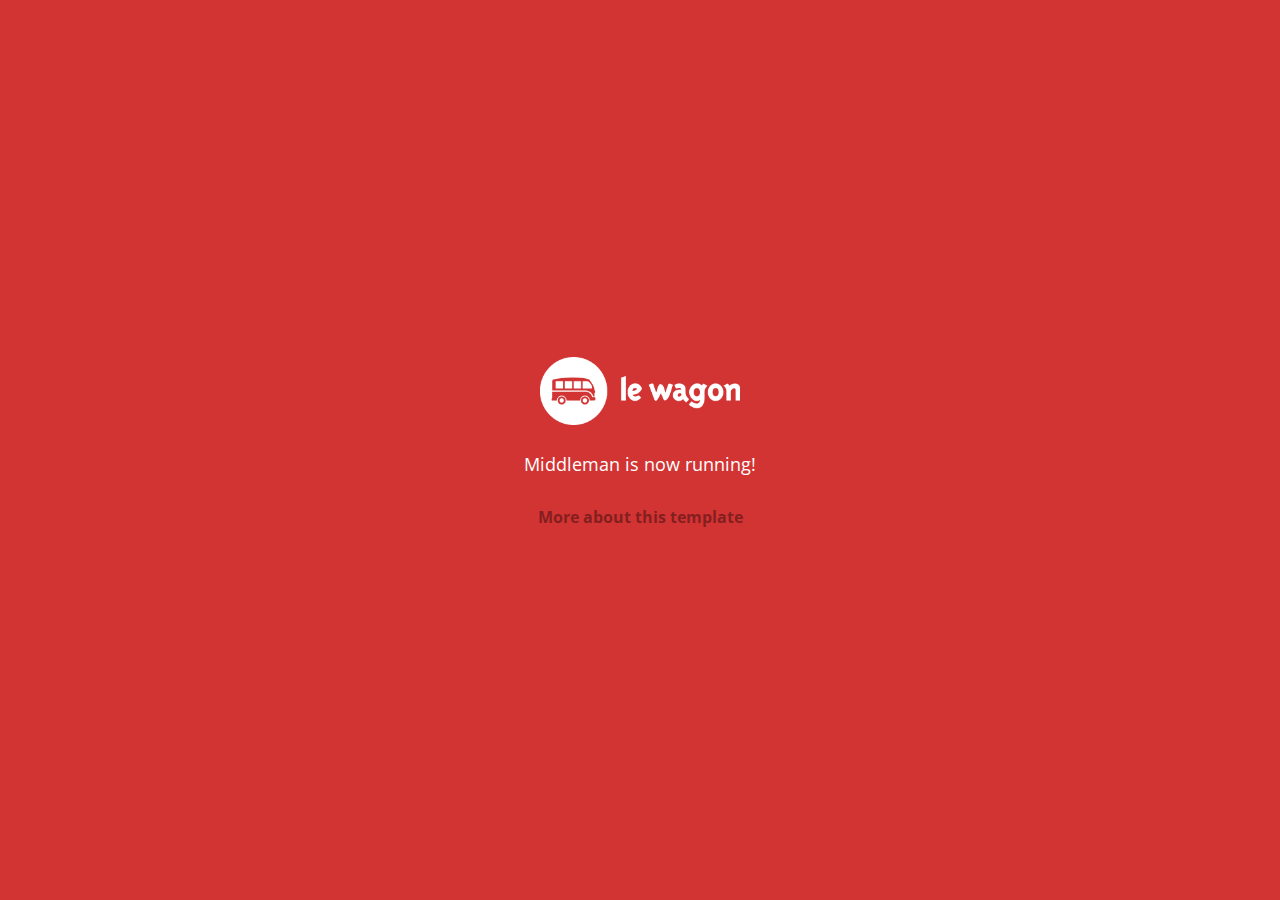
==== index.html @ 8ef0651d "Automated commit at 2018-11-12 02:09:39 UTC by middleman-deploy 2.0.0-alpha" ====
<!doctype html>
<html>
  <head>
    <meta charset="utf-8">
    <meta http-equiv="x-ua-compatible" content="ie=edge">
    <meta name="viewport"
          content="width=device-width, initial-scale=1, shrink-to-fit=no">
    <!-- Use the title from a page's frontmatter if it has one -->
    <title>Le Wagon - Middleman</title>
    <link href="stylesheets/application-d8451641.css" rel="stylesheet" />
    <script src="javascripts/application-93de88c9.js"></script>
    <link href="images/favicon-f15af148.png" rel="icon" type="image/png" />
  </head>
  <body>
    <div id="home">
  <div class="home-content">
    <img src="images/logo-acc9c0ec.png" width="200" alt="Logo" />
    <p>
      Middleman is now running!
    </p>
    <p class="about">
      <a href="about.html">More about this template</a>
    </p>
  </div>
</div>

  </body>
</html>
---- stylesheets/application-d8451641.css ----
@import url("https://fonts.googleapis.com/css?family=Open+Sans:400,300,700|Raleway:400,100,300,700,500");/*!
 * Bootstrap v3.3.7 (http://getbootstrap.com)
 * Copyright 2011-2016 Twitter, Inc.
 * Licensed under MIT (https://github.com/twbs/bootstrap/blob/master/LICENSE)
 *//*! normalize.css v3.0.3 | MIT License | github.com/necolas/normalize.css */html{font-family:sans-serif;-ms-text-size-adjust:100%;-webkit-text-size-adjust:100%}body{margin:0}article,aside,details,figcaption,figure,footer,header,hgroup,main,menu,nav,section,summary{display:block}audio,canvas,progress,video{display:inline-block;vertical-align:baseline}audio:not([controls]){display:none;height:0}[hidden],template{display:none}a{background-color:transparent}a:active,a:hover{outline:0}abbr[title]{border-bottom:1px dotted}b,strong{font-weight:bold}dfn{font-style:italic}h1{font-size:2em;margin:0.67em 0}mark{background:#ff0;color:#000}small{font-size:80%}sub,sup{font-size:75%;line-height:0;position:relative;vertical-align:baseline}sup{top:-0.5em}sub{bottom:-0.25em}img{border:0}svg:not(:root){overflow:hidden}figure{margin:1em 40px}hr{-webkit-box-sizing:content-box;box-sizing:content-box;height:0}pre{overflow:auto}code,kbd,pre,samp{font-family:monospace, monospace;font-size:1em}button,input,optgroup,select,textarea{color:inherit;font:inherit;margin:0}button{overflow:visible}button,select{text-transform:none}button,html input[type="button"],input[type="reset"],input[type="submit"]{-webkit-appearance:button;cursor:pointer}button[disabled],html input[disabled]{cursor:default}button::-moz-focus-inner,input::-moz-focus-inner{border:0;padding:0}input{line-height:normal}input[type="checkbox"],input[type="radio"]{-webkit-box-sizing:border-box;box-sizing:border-box;padding:0}input[type="number"]::-webkit-inner-spin-button,input[type="number"]::-webkit-outer-spin-button{height:auto}input[type="search"]{-webkit-appearance:textfield;-webkit-box-sizing:content-box;box-sizing:content-box}input[type="search"]::-webkit-search-cancel-button,input[type="search"]::-webkit-search-decoration{-webkit-appearance:none}fieldset{border:1px solid #c0c0c0;margin:0 2px;padding:0.35em 0.625em 0.75em}legend{border:0;padding:0}textarea{overflow:auto}optgroup{font-weight:bold}table{border-collapse:collapse;border-spacing:0}td,th{padding:0}/*! Source: https://github.com/h5bp/html5-boilerplate/blob/master/src/css/main.css */@media print{*,*:before,*:after{background:transparent !important;color:#000 !important;-webkit-box-shadow:none !important;box-shadow:none !important;text-shadow:none !important}a,a:visited{text-decoration:underline}a[href]:after{content:" (" attr(href) ")"}abbr[title]:after{content:" (" attr(title) ")"}a[href^="#"]:after,a[href^="javascript:"]:after{content:""}pre,blockquote{border:1px solid #999;page-break-inside:avoid}thead{display:table-header-group}tr,img{page-break-inside:avoid}img{max-width:100% !important}p,h2,h3{orphans:3;widows:3}h2,h3{page-break-after:avoid}.navbar{display:none}.btn>.caret,.dropup>.btn>.caret{border-top-color:#000 !important}.label{border:1px solid #000}.table{border-collapse:collapse !important}.table td,.table th{background-color:#fff !important}.table-bordered th,.table-bordered td{border:1px solid #ddd !important}}@font-face{font-family:'Glyphicons Halflings';src:url("../assets/bootstrap/glyphicons-halflings-regular-86b6f62b.eot");src:url("../assets/bootstrap/glyphicons-halflings-regular-86b6f62b.eot?#iefix") format("embedded-opentype"),url("../assets/bootstrap/glyphicons-halflings-regular-ca35b697.woff2") format("woff2"),url("../assets/bootstrap/glyphicons-halflings-regular-278e49a8.woff") format("woff"),url("../assets/bootstrap/glyphicons-halflings-regular-44bc1850.ttf") format("truetype"),url("../assets/bootstrap/glyphicons-halflings-regular-de51a849.svg#glyphicons_halflingsregular") format("svg")}.glyphicon{position:relative;top:1px;display:inline-block;font-family:'Glyphicons Halflings';font-style:normal;font-weight:normal;line-height:1;-webkit-font-smoothing:antialiased;-moz-osx-font-smoothing:grayscale}.glyphicon-asterisk:before{content:"\002a"}.glyphicon-plus:before{content:"\002b"}.glyphicon-euro:before,.glyphicon-eur:before{content:"\20ac"}.glyphicon-minus:before{content:"\2212"}.glyphicon-cloud:before{content:"\2601"}.glyphicon-envelope:before{content:"\2709"}.glyphicon-pencil:before{content:"\270f"}.glyphicon-glass:before{content:"\e001"}.glyphicon-music:before{content:"\e002"}.glyphicon-search:before{content:"\e003"}.glyphicon-heart:before{content:"\e005"}.glyphicon-star:before{content:"\e006"}.glyphicon-star-empty:before{content:"\e007"}.glyphicon-user:before{content:"\e008"}.glyphicon-film:before{content:"\e009"}.glyphicon-th-large:before{content:"\e010"}.glyphicon-th:before{content:"\e011"}.glyphicon-th-list:before{content:"\e012"}.glyphicon-ok:before{content:"\e013"}.glyphicon-remove:before{content:"\e014"}.glyphicon-zoom-in:before{content:"\e015"}.glyphicon-zoom-out:before{content:"\e016"}.glyphicon-off:before{content:"\e017"}.glyphicon-signal:before{content:"\e018"}.glyphicon-cog:before{content:"\e019"}.glyphicon-trash:before{content:"\e020"}.glyphicon-home:before{content:"\e021"}.glyphicon-file:before{content:"\e022"}.glyphicon-time:before{content:"\e023"}.glyphicon-road:before{content:"\e024"}.glyphicon-download-alt:before{content:"\e025"}.glyphicon-download:before{content:"\e026"}.glyphicon-upload:before{content:"\e027"}.glyphicon-inbox:before{content:"\e028"}.glyphicon-play-circle:before{content:"\e029"}.glyphicon-repeat:before{content:"\e030"}.glyphicon-refresh:before{content:"\e031"}.glyphicon-list-alt:before{content:"\e032"}.glyphicon-lock:before{content:"\e033"}.glyphicon-flag:before{content:"\e034"}.glyphicon-headphones:before{content:"\e035"}.glyphicon-volume-off:before{content:"\e036"}.glyphicon-volume-down:before{content:"\e037"}.glyphicon-volume-up:before{content:"\e038"}.glyphicon-qrcode:before{content:"\e039"}.glyphicon-barcode:before{content:"\e040"}.glyphicon-tag:before{content:"\e041"}.glyphicon-tags:before{content:"\e042"}.glyphicon-book:before{content:"\e043"}.glyphicon-bookmark:before{content:"\e044"}.glyphicon-print:before{content:"\e045"}.glyphicon-camera:before{content:"\e046"}.glyphicon-font:before{content:"\e047"}.glyphicon-bold:before{content:"\e048"}.glyphicon-italic:before{content:"\e049"}.glyphicon-text-height:before{content:"\e050"}.glyphicon-text-width:before{content:"\e051"}.glyphicon-align-left:before{content:"\e052"}.glyphicon-align-center:before{content:"\e053"}.glyphicon-align-right:before{content:"\e054"}.glyphicon-align-justify:before{content:"\e055"}.glyphicon-list:before{content:"\e056"}.glyphicon-indent-left:before{content:"\e057"}.glyphicon-indent-right:before{content:"\e058"}.glyphicon-facetime-video:before{content:"\e059"}.glyphicon-picture:before{content:"\e060"}.glyphicon-map-marker:before{content:"\e062"}.glyphicon-adjust:before{content:"\e063"}.glyphicon-tint:before{content:"\e064"}.glyphicon-edit:before{content:"\e065"}.glyphicon-share:before{content:"\e066"}.glyphicon-check:before{content:"\e067"}.glyphicon-move:before{content:"\e068"}.glyphicon-step-backward:before{content:"\e069"}.glyphicon-fast-backward:before{content:"\e070"}.glyphicon-backward:before{content:"\e071"}.glyphicon-play:before{content:"\e072"}.glyphicon-pause:before{content:"\e073"}.glyphicon-stop:before{content:"\e074"}.glyphicon-forward:before{content:"\e075"}.glyphicon-fast-forward:before{content:"\e076"}.glyphicon-step-forward:before{content:"\e077"}.glyphicon-eject:before{content:"\e078"}.glyphicon-chevron-left:before{content:"\e079"}.glyphicon-chevron-right:before{content:"\e080"}.glyphicon-plus-sign:before{content:"\e081"}.glyphicon-minus-sign:before{content:"\e082"}.glyphicon-remove-sign:before{content:"\e083"}.glyphicon-ok-sign:before{content:"\e084"}.glyphicon-question-sign:before{content:"\e085"}.glyphicon-info-sign:before{content:"\e086"}.glyphicon-screenshot:before{content:"\e087"}.glyphicon-remove-circle:before{content:"\e088"}.glyphicon-ok-circle:before{content:"\e089"}.glyphicon-ban-circle:before{content:"\e090"}.glyphicon-arrow-left:before{content:"\e091"}.glyphicon-arrow-right:before{content:"\e092"}.glyphicon-arrow-up:before{content:"\e093"}.glyphicon-arrow-down:before{content:"\e094"}.glyphicon-share-alt:before{content:"\e095"}.glyphicon-resize-full:before{content:"\e096"}.glyphicon-resize-small:before{content:"\e097"}.glyphicon-exclamation-sign:before{content:"\e101"}.glyphicon-gift:before{content:"\e102"}.glyphicon-leaf:before{content:"\e103"}.glyphicon-fire:before{content:"\e104"}.glyphicon-eye-open:before{content:"\e105"}.glyphicon-eye-close:before{content:"\e106"}.glyphicon-warning-sign:before{content:"\e107"}.glyphicon-plane:before{content:"\e108"}.glyphicon-calendar:before{content:"\e109"}.glyphicon-random:before{content:"\e110"}.glyphicon-comment:before{content:"\e111"}.glyphicon-magnet:before{content:"\e112"}.glyphicon-chevron-up:before{content:"\e113"}.glyphicon-chevron-down:before{content:"\e114"}.glyphicon-retweet:before{content:"\e115"}.glyphicon-shopping-cart:before{content:"\e116"}.glyphicon-folder-close:before{content:"\e117"}.glyphicon-folder-open:before{content:"\e118"}.glyphicon-resize-vertical:before{content:"\e119"}.glyphicon-resize-horizontal:before{content:"\e120"}.glyphicon-hdd:before{content:"\e121"}.glyphicon-bullhorn:before{content:"\e122"}.glyphicon-bell:before{content:"\e123"}.glyphicon-certificate:before{content:"\e124"}.glyphicon-thumbs-up:before{content:"\e125"}.glyphicon-thumbs-down:before{content:"\e126"}.glyphicon-hand-right:before{content:"\e127"}.glyphicon-hand-left:before{content:"\e128"}.glyphicon-hand-up:before{content:"\e129"}.glyphicon-hand-down:before{content:"\e130"}.glyphicon-circle-arrow-right:before{content:"\e131"}.glyphicon-circle-arrow-left:before{content:"\e132"}.glyphicon-circle-arrow-up:before{content:"\e133"}.glyphicon-circle-arrow-down:before{content:"\e134"}.glyphicon-globe:before{content:"\e135"}.glyphicon-wrench:before{content:"\e136"}.glyphicon-tasks:before{content:"\e137"}.glyphicon-filter:before{content:"\e138"}.glyphicon-briefcase:before{content:"\e139"}.glyphicon-fullscreen:before{content:"\e140"}.glyphicon-dashboard:before{content:"\e141"}.glyphicon-paperclip:before{content:"\e142"}.glyphicon-heart-empty:before{content:"\e143"}.glyphicon-link:before{content:"\e144"}.glyphicon-phone:before{content:"\e145"}.glyphicon-pushpin:before{content:"\e146"}.glyphicon-usd:before{content:"\e148"}.glyphicon-gbp:before{content:"\e149"}.glyphicon-sort:before{content:"\e150"}.glyphicon-sort-by-alphabet:before{content:"\e151"}.glyphicon-sort-by-alphabet-alt:before{content:"\e152"}.glyphicon-sort-by-order:before{content:"\e153"}.glyphicon-sort-by-order-alt:before{content:"\e154"}.glyphicon-sort-by-attributes:before{content:"\e155"}.glyphicon-sort-by-attributes-alt:before{content:"\e156"}.glyphicon-unchecked:before{content:"\e157"}.glyphicon-expand:before{content:"\e158"}.glyphicon-collapse-down:before{content:"\e159"}.glyphicon-collapse-up:before{content:"\e160"}.glyphicon-log-in:before{content:"\e161"}.glyphicon-flash:before{content:"\e162"}.glyphicon-log-out:before{content:"\e163"}.glyphicon-new-window:before{content:"\e164"}.glyphicon-record:before{content:"\e165"}.glyphicon-save:before{content:"\e166"}.glyphicon-open:before{content:"\e167"}.glyphicon-saved:before{content:"\e168"}.glyphicon-import:before{content:"\e169"}.glyphicon-export:before{content:"\e170"}.glyphicon-send:before{content:"\e171"}.glyphicon-floppy-disk:before{content:"\e172"}.glyphicon-floppy-saved:before{content:"\e173"}.glyphicon-floppy-remove:before{content:"\e174"}.glyphicon-floppy-save:before{content:"\e175"}.glyphicon-floppy-open:before{content:"\e176"}.glyphicon-credit-card:before{content:"\e177"}.glyphicon-transfer:before{content:"\e178"}.glyphicon-cutlery:before{content:"\e179"}.glyphicon-header:before{content:"\e180"}.glyphicon-compressed:before{content:"\e181"}.glyphicon-earphone:before{content:"\e182"}.glyphicon-phone-alt:before{content:"\e183"}.glyphicon-tower:before{content:"\e184"}.glyphicon-stats:before{content:"\e185"}.glyphicon-sd-video:before{content:"\e186"}.glyphicon-hd-video:before{content:"\e187"}.glyphicon-subtitles:before{content:"\e188"}.glyphicon-sound-stereo:before{content:"\e189"}.glyphicon-sound-dolby:before{content:"\e190"}.glyphicon-sound-5-1:before{content:"\e191"}.glyphicon-sound-6-1:before{content:"\e192"}.glyphicon-sound-7-1:before{content:"\e193"}.glyphicon-copyright-mark:before{content:"\e194"}.glyphicon-registration-mark:before{content:"\e195"}.glyphicon-cloud-download:before{content:"\e197"}.glyphicon-cloud-upload:before{content:"\e198"}.glyphicon-tree-conifer:before{content:"\e199"}.glyphicon-tree-deciduous:before{content:"\e200"}.glyphicon-cd:before{content:"\e201"}.glyphicon-save-file:before{content:"\e202"}.glyphicon-open-file:before{content:"\e203"}.glyphicon-level-up:before{content:"\e204"}.glyphicon-copy:before{content:"\e205"}.glyphicon-paste:before{content:"\e206"}.glyphicon-alert:before{content:"\e209"}.glyphicon-equalizer:before{content:"\e210"}.glyphicon-king:before{content:"\e211"}.glyphicon-queen:before{content:"\e212"}.glyphicon-pawn:before{content:"\e213"}.glyphicon-bishop:before{content:"\e214"}.glyphicon-knight:before{content:"\e215"}.glyphicon-baby-formula:before{content:"\e216"}.glyphicon-tent:before{content:"\26fa"}.glyphicon-blackboard:before{content:"\e218"}.glyphicon-bed:before{content:"\e219"}.glyphicon-apple:before{content:"\f8ff"}.glyphicon-erase:before{content:"\e221"}.glyphicon-hourglass:before{content:"\231b"}.glyphicon-lamp:before{content:"\e223"}.glyphicon-duplicate:before{content:"\e224"}.glyphicon-piggy-bank:before{content:"\e225"}.glyphicon-scissors:before{content:"\e226"}.glyphicon-bitcoin:before{content:"\e227"}.glyphicon-btc:before{content:"\e227"}.glyphicon-xbt:before{content:"\e227"}.glyphicon-yen:before{content:"\00a5"}.glyphicon-jpy:before{content:"\00a5"}.glyphicon-ruble:before{content:"\20bd"}.glyphicon-rub:before{content:"\20bd"}.glyphicon-scale:before{content:"\e230"}.glyphicon-ice-lolly:before{content:"\e231"}.glyphicon-ice-lolly-tasted:before{content:"\e232"}.glyphicon-education:before{content:"\e233"}.glyphicon-option-horizontal:before{content:"\e234"}.glyphicon-option-vertical:before{content:"\e235"}.glyphicon-menu-hamburger:before{content:"\e236"}.glyphicon-modal-window:before{content:"\e237"}.glyphicon-oil:before{content:"\e238"}.glyphicon-grain:before{content:"\e239"}.glyphicon-sunglasses:before{content:"\e240"}.glyphicon-text-size:before{content:"\e241"}.glyphicon-text-color:before{content:"\e242"}.glyphicon-text-background:before{content:"\e243"}.glyphicon-object-align-top:before{content:"\e244"}.glyphicon-object-align-bottom:before{content:"\e245"}.glyphicon-object-align-horizontal:before{content:"\e246"}.glyphicon-object-align-left:before{content:"\e247"}.glyphicon-object-align-vertical:before{content:"\e248"}.glyphicon-object-align-right:before{content:"\e249"}.glyphicon-triangle-right:before{content:"\e250"}.glyphicon-triangle-left:before{content:"\e251"}.glyphicon-triangle-bottom:before{content:"\e252"}.glyphicon-triangle-top:before{content:"\e253"}.glyphicon-console:before{content:"\e254"}.glyphicon-superscript:before{content:"\e255"}.glyphicon-subscript:before{content:"\e256"}.glyphicon-menu-left:before{content:"\e257"}.glyphicon-menu-right:before{content:"\e258"}.glyphicon-menu-down:before{content:"\e259"}.glyphicon-menu-up:before{content:"\e260"}*{-webkit-box-sizing:border-box;box-sizing:border-box}*:before,*:after{-webkit-box-sizing:border-box;box-sizing:border-box}html{font-size:10px;-webkit-tap-highlight-color:transparent}body{font-family:"Open Sans", "Helvetica", "sans-serif";font-size:18px;line-height:1.42857143;color:#333333;background-color:#F4F4F4}input,button,select,textarea{font-family:inherit;font-size:inherit;line-height:inherit}a{color:#469AE0;text-decoration:none}a:hover,a:focus{color:#1f74ba;text-decoration:underline}a:focus{outline:5px auto -webkit-focus-ring-color;outline-offset:-2px}figure{margin:0}img{vertical-align:middle}.img-responsive{display:block;max-width:100%;height:auto}.img-rounded{border-radius:2px}.img-thumbnail{padding:4px;line-height:1.42857143;background-color:#F4F4F4;border:1px solid #ddd;border-radius:2px;-webkit-transition:all 0.2s ease-in-out;transition:all 0.2s ease-in-out;display:inline-block;max-width:100%;height:auto}.img-circle{border-radius:50%}hr{margin-top:25px;margin-bottom:25px;border:0;border-top:1px solid #eeeeee}.sr-only{position:absolute;width:1px;height:1px;margin:-1px;padding:0;overflow:hidden;clip:rect(0, 0, 0, 0);border:0}.sr-only-focusable:active,.sr-only-focusable:focus{position:static;width:auto;height:auto;margin:0;overflow:visible;clip:auto}[role="button"]{cursor:pointer}h1,h2,h3,h4,h5,h6,.h1,.h2,.h3,.h4,.h5,.h6{font-family:"Raleway", "Helvetica", "sans-serif";font-weight:500;line-height:1.1;color:inherit}h1 small,h1 .small,h2 small,h2 .small,h3 small,h3 .small,h4 small,h4 .small,h5 small,h5 .small,h6 small,h6 .small,.h1 small,.h1 .small,.h2 small,.h2 .small,.h3 small,.h3 .small,.h4 small,.h4 .small,.h5 small,.h5 .small,.h6 small,.h6 .small{font-weight:normal;line-height:1;color:#777777}h1,.h1,h2,.h2,h3,.h3{margin-top:25px;margin-bottom:12.5px}h1 small,h1 .small,.h1 small,.h1 .small,h2 small,h2 .small,.h2 small,.h2 .small,h3 small,h3 .small,.h3 small,.h3 .small{font-size:65%}h4,.h4,h5,.h5,h6,.h6{margin-top:12.5px;margin-bottom:12.5px}h4 small,h4 .small,.h4 small,.h4 .small,h5 small,h5 .small,.h5 small,.h5 .small,h6 small,h6 .small,.h6 small,.h6 .small{font-size:75%}h1,.h1{font-size:46px}h2,.h2{font-size:38px}h3,.h3{font-size:31px}h4,.h4{font-size:23px}h5,.h5{font-size:18px}h6,.h6{font-size:16px}p{margin:0 0 12.5px}.lead{margin-bottom:25px;font-size:20px;font-weight:300;line-height:1.4}@media (min-width: 768px){.lead{font-size:27px}}small,.small{font-size:88%}mark,.mark{background-color:#fcf8e3;padding:.2em}.text-left{text-align:left}.text-right{text-align:right}.text-center{text-align:center}.text-justify{text-align:justify}.text-nowrap{white-space:nowrap}.text-lowercase{text-transform:lowercase}.text-uppercase,.initialism{text-transform:uppercase}.text-capitalize{text-transform:capitalize}.text-muted{color:#777777}.text-primary{color:#469AE0}a.text-primary:hover,a.text-primary:focus{color:#2381d0}.text-success{color:#3c763d}a.text-success:hover,a.text-success:focus{color:#2b542c}.text-info{color:#31708f}a.text-info:hover,a.text-info:focus{color:#245269}.text-warning{color:#8a6d3b}a.text-warning:hover,a.text-warning:focus{color:#66512c}.text-danger{color:#a94442}a.text-danger:hover,a.text-danger:focus{color:#843534}.bg-primary{color:#fff}.bg-primary{background-color:#469AE0}a.bg-primary:hover,a.bg-primary:focus{background-color:#2381d0}.bg-success{background-color:#dff0d8}a.bg-success:hover,a.bg-success:focus{background-color:#c1e2b3}.bg-info{background-color:#d9edf7}a.bg-info:hover,a.bg-info:focus{background-color:#afd9ee}.bg-warning{background-color:#fcf8e3}a.bg-warning:hover,a.bg-warning:focus{background-color:#f7ecb5}.bg-danger{background-color:#f2dede}a.bg-danger:hover,a.bg-danger:focus{background-color:#e4b9b9}.page-header{padding-bottom:11.5px;margin:50px 0 25px;border-bottom:1px solid #eeeeee}ul,ol{margin-top:0;margin-bottom:12.5px}ul ul,ul ol,ol ul,ol ol{margin-bottom:0}.list-unstyled{padding-left:0;list-style:none}.list-inline{padding-left:0;list-style:none;margin-left:-5px}.list-inline>li{display:inline-block;padding-left:5px;padding-right:5px}dl{margin-top:0;margin-bottom:25px}dt,dd{line-height:1.42857143}dt{font-weight:bold}dd{margin-left:0}.dl-horizontal dd:before,.dl-horizontal dd:after{content:" ";display:table}.dl-horizontal dd:after{clear:both}@media (min-width: 768px){.dl-horizontal dt{float:left;width:160px;clear:left;text-align:right;overflow:hidden;text-overflow:ellipsis;white-space:nowrap}.dl-horizontal dd{margin-left:180px}}abbr[title],abbr[data-original-title]{cursor:help;border-bottom:1px dotted #777777}.initialism{font-size:90%}blockquote{padding:12.5px 25px;margin:0 0 25px;font-size:22.5px;border-left:5px solid #eeeeee}blockquote p:last-child,blockquote ul:last-child,blockquote ol:last-child{margin-bottom:0}blockquote footer,blockquote small,blockquote .small{display:block;font-size:80%;line-height:1.42857143;color:#777777}blockquote footer:before,blockquote small:before,blockquote .small:before{content:'\2014 \00A0'}.blockquote-reverse,blockquote.pull-right{padding-right:15px;padding-left:0;border-right:5px solid #eeeeee;border-left:0;text-align:right}.blockquote-reverse footer:before,.blockquote-reverse small:before,.blockquote-reverse .small:before,blockquote.pull-right footer:before,blockquote.pull-right small:before,blockquote.pull-right .small:before{content:''}.blockquote-reverse footer:after,.blockquote-reverse small:after,.blockquote-reverse .small:after,blockquote.pull-right footer:after,blockquote.pull-right small:after,blockquote.pull-right .small:after{content:'\00A0 \2014'}address{margin-bottom:25px;font-style:normal;line-height:1.42857143}code,kbd,pre,samp{font-family:Menlo, Monaco, Consolas, "Courier New", monospace}code{padding:2px 4px;font-size:90%;color:#c7254e;background-color:#f9f2f4;border-radius:2px}kbd{padding:2px 4px;font-size:90%;color:#fff;background-color:#333;border-radius:2px;-webkit-box-shadow:inset 0 -1px 0 rgba(0,0,0,0.25);box-shadow:inset 0 -1px 0 rgba(0,0,0,0.25)}kbd kbd{padding:0;font-size:100%;font-weight:bold;-webkit-box-shadow:none;box-shadow:none}pre{display:block;padding:12px;margin:0 0 12.5px;font-size:17px;line-height:1.42857143;word-break:break-all;word-wrap:break-word;color:#333333;background-color:#f5f5f5;border:1px solid #ccc;border-radius:2px}pre code{padding:0;font-size:inherit;color:inherit;white-space:pre-wrap;background-color:transparent;border-radius:0}.pre-scrollable{max-height:340px;overflow-y:scroll}.container{margin-right:auto;margin-left:auto;padding-left:15px;padding-right:15px}.container:before,.container:after{content:" ";display:table}.container:after{clear:both}@media (min-width: 768px){.container{width:750px}}@media (min-width: 992px){.container{width:970px}}@media (min-width: 1200px){.container{width:1170px}}.container-fluid{margin-right:auto;margin-left:auto;padding-left:15px;padding-right:15px}.container-fluid:before,.container-fluid:after{content:" ";display:table}.container-fluid:after{clear:both}.row{margin-left:-15px;margin-right:-15px}.row:before,.row:after{content:" ";display:table}.row:after{clear:both}.col-xs-1,.col-sm-1,.col-md-1,.col-lg-1,.col-xs-2,.col-sm-2,.col-md-2,.col-lg-2,.col-xs-3,.col-sm-3,.col-md-3,.col-lg-3,.col-xs-4,.col-sm-4,.col-md-4,.col-lg-4,.col-xs-5,.col-sm-5,.col-md-5,.col-lg-5,.col-xs-6,.col-sm-6,.col-md-6,.col-lg-6,.col-xs-7,.col-sm-7,.col-md-7,.col-lg-7,.col-xs-8,.col-sm-8,.col-md-8,.col-lg-8,.col-xs-9,.col-sm-9,.col-md-9,.col-lg-9,.col-xs-10,.col-sm-10,.col-md-10,.col-lg-10,.col-xs-11,.col-sm-11,.col-md-11,.col-lg-11,.col-xs-12,.col-sm-12,.col-md-12,.col-lg-12{position:relative;min-height:1px;padding-left:15px;padding-right:15px}.col-xs-1,.col-xs-2,.col-xs-3,.col-xs-4,.col-xs-5,.col-xs-6,.col-xs-7,.col-xs-8,.col-xs-9,.col-xs-10,.col-xs-11,.col-xs-12{float:left}.col-xs-1{width:8.33333333%}.col-xs-2{width:16.66666667%}.col-xs-3{width:25%}.col-xs-4{width:33.33333333%}.col-xs-5{width:41.66666667%}.col-xs-6{width:50%}.col-xs-7{width:58.33333333%}.col-xs-8{width:66.66666667%}.col-xs-9{width:75%}.col-xs-10{width:83.33333333%}.col-xs-11{width:91.66666667%}.col-xs-12{width:100%}.col-xs-pull-0{right:auto}.col-xs-pull-1{right:8.33333333%}.col-xs-pull-2{right:16.66666667%}.col-xs-pull-3{right:25%}.col-xs-pull-4{right:33.33333333%}.col-xs-pull-5{right:41.66666667%}.col-xs-pull-6{right:50%}.col-xs-pull-7{right:58.33333333%}.col-xs-pull-8{right:66.66666667%}.col-xs-pull-9{right:75%}.col-xs-pull-10{right:83.33333333%}.col-xs-pull-11{right:91.66666667%}.col-xs-pull-12{right:100%}.col-xs-push-0{left:auto}.col-xs-push-1{left:8.33333333%}.col-xs-push-2{left:16.66666667%}.col-xs-push-3{left:25%}.col-xs-push-4{left:33.33333333%}.col-xs-push-5{left:41.66666667%}.col-xs-push-6{left:50%}.col-xs-push-7{left:58.33333333%}.col-xs-push-8{left:66.66666667%}.col-xs-push-9{left:75%}.col-xs-push-10{left:83.33333333%}.col-xs-push-11{left:91.66666667%}.col-xs-push-12{left:100%}.col-xs-offset-0{margin-left:0%}.col-xs-offset-1{margin-left:8.33333333%}.col-xs-offset-2{margin-left:16.66666667%}.col-xs-offset-3{margin-left:25%}.col-xs-offset-4{margin-left:33.33333333%}.col-xs-offset-5{margin-left:41.66666667%}.col-xs-offset-6{margin-left:50%}.col-xs-offset-7{margin-left:58.33333333%}.col-xs-offset-8{margin-left:66.66666667%}.col-xs-offset-9{margin-left:75%}.col-xs-offset-10{margin-left:83.33333333%}.col-xs-offset-11{margin-left:91.66666667%}.col-xs-offset-12{margin-left:100%}@media (min-width: 768px){.col-sm-1,.col-sm-2,.col-sm-3,.col-sm-4,.col-sm-5,.col-sm-6,.col-sm-7,.col-sm-8,.col-sm-9,.col-sm-10,.col-sm-11,.col-sm-12{float:left}.col-sm-1{width:8.33333333%}.col-sm-2{width:16.66666667%}.col-sm-3{width:25%}.col-sm-4{width:33.33333333%}.col-sm-5{width:41.66666667%}.col-sm-6{width:50%}.col-sm-7{width:58.33333333%}.col-sm-8{width:66.66666667%}.col-sm-9{width:75%}.col-sm-10{width:83.33333333%}.col-sm-11{width:91.66666667%}.col-sm-12{width:100%}.col-sm-pull-0{right:auto}.col-sm-pull-1{right:8.33333333%}.col-sm-pull-2{right:16.66666667%}.col-sm-pull-3{right:25%}.col-sm-pull-4{right:33.33333333%}.col-sm-pull-5{right:41.66666667%}.col-sm-pull-6{right:50%}.col-sm-pull-7{right:58.33333333%}.col-sm-pull-8{right:66.66666667%}.col-sm-pull-9{right:75%}.col-sm-pull-10{right:83.33333333%}.col-sm-pull-11{right:91.66666667%}.col-sm-pull-12{right:100%}.col-sm-push-0{left:auto}.col-sm-push-1{left:8.33333333%}.col-sm-push-2{left:16.66666667%}.col-sm-push-3{left:25%}.col-sm-push-4{left:33.33333333%}.col-sm-push-5{left:41.66666667%}.col-sm-push-6{left:50%}.col-sm-push-7{left:58.33333333%}.col-sm-push-8{left:66.66666667%}.col-sm-push-9{left:75%}.col-sm-push-10{left:83.33333333%}.col-sm-push-11{left:91.66666667%}.col-sm-push-12{left:100%}.col-sm-offset-0{margin-left:0%}.col-sm-offset-1{margin-left:8.33333333%}.col-sm-offset-2{margin-left:16.66666667%}.col-sm-offset-3{margin-left:25%}.col-sm-offset-4{margin-left:33.33333333%}.col-sm-offset-5{margin-left:41.66666667%}.col-sm-offset-6{margin-left:50%}.col-sm-offset-7{margin-left:58.33333333%}.col-sm-offset-8{margin-left:66.66666667%}.col-sm-offset-9{margin-left:75%}.col-sm-offset-10{margin-left:83.33333333%}.col-sm-offset-11{margin-left:91.66666667%}.col-sm-offset-12{margin-left:100%}}@media (min-width: 992px){.col-md-1,.col-md-2,.col-md-3,.col-md-4,.col-md-5,.col-md-6,.col-md-7,.col-md-8,.col-md-9,.col-md-10,.col-md-11,.col-md-12{float:left}.col-md-1{width:8.33333333%}.col-md-2{width:16.66666667%}.col-md-3{width:25%}.col-md-4{width:33.33333333%}.col-md-5{width:41.66666667%}.col-md-6{width:50%}.col-md-7{width:58.33333333%}.col-md-8{width:66.66666667%}.col-md-9{width:75%}.col-md-10{width:83.33333333%}.col-md-11{width:91.66666667%}.col-md-12{width:100%}.col-md-pull-0{right:auto}.col-md-pull-1{right:8.33333333%}.col-md-pull-2{right:16.66666667%}.col-md-pull-3{right:25%}.col-md-pull-4{right:33.33333333%}.col-md-pull-5{right:41.66666667%}.col-md-pull-6{right:50%}.col-md-pull-7{right:58.33333333%}.col-md-pull-8{right:66.66666667%}.col-md-pull-9{right:75%}.col-md-pull-10{right:83.33333333%}.col-md-pull-11{right:91.66666667%}.col-md-pull-12{right:100%}.col-md-push-0{left:auto}.col-md-push-1{left:8.33333333%}.col-md-push-2{left:16.66666667%}.col-md-push-3{left:25%}.col-md-push-4{left:33.33333333%}.col-md-push-5{left:41.66666667%}.col-md-push-6{left:50%}.col-md-push-7{left:58.33333333%}.col-md-push-8{left:66.66666667%}.col-md-push-9{left:75%}.col-md-push-10{left:83.33333333%}.col-md-push-11{left:91.66666667%}.col-md-push-12{left:100%}.col-md-offset-0{margin-left:0%}.col-md-offset-1{margin-left:8.33333333%}.col-md-offset-2{margin-left:16.66666667%}.col-md-offset-3{margin-left:25%}.col-md-offset-4{margin-left:33.33333333%}.col-md-offset-5{margin-left:41.66666667%}.col-md-offset-6{margin-left:50%}.col-md-offset-7{margin-left:58.33333333%}.col-md-offset-8{margin-left:66.66666667%}.col-md-offset-9{margin-left:75%}.col-md-offset-10{margin-left:83.33333333%}.col-md-offset-11{margin-left:91.66666667%}.col-md-offset-12{margin-left:100%}}@media (min-width: 1200px){.col-lg-1,.col-lg-2,.col-lg-3,.col-lg-4,.col-lg-5,.col-lg-6,.col-lg-7,.col-lg-8,.col-lg-9,.col-lg-10,.col-lg-11,.col-lg-12{float:left}.col-lg-1{width:8.33333333%}.col-lg-2{width:16.66666667%}.col-lg-3{width:25%}.col-lg-4{width:33.33333333%}.col-lg-5{width:41.66666667%}.col-lg-6{width:50%}.col-lg-7{width:58.33333333%}.col-lg-8{width:66.66666667%}.col-lg-9{width:75%}.col-lg-10{width:83.33333333%}.col-lg-11{width:91.66666667%}.col-lg-12{width:100%}.col-lg-pull-0{right:auto}.col-lg-pull-1{right:8.33333333%}.col-lg-pull-2{right:16.66666667%}.col-lg-pull-3{right:25%}.col-lg-pull-4{right:33.33333333%}.col-lg-pull-5{right:41.66666667%}.col-lg-pull-6{right:50%}.col-lg-pull-7{right:58.33333333%}.col-lg-pull-8{right:66.66666667%}.col-lg-pull-9{right:75%}.col-lg-pull-10{right:83.33333333%}.col-lg-pull-11{right:91.66666667%}.col-lg-pull-12{right:100%}.col-lg-push-0{left:auto}.col-lg-push-1{left:8.33333333%}.col-lg-push-2{left:16.66666667%}.col-lg-push-3{left:25%}.col-lg-push-4{left:33.33333333%}.col-lg-push-5{left:41.66666667%}.col-lg-push-6{left:50%}.col-lg-push-7{left:58.33333333%}.col-lg-push-8{left:66.66666667%}.col-lg-push-9{left:75%}.col-lg-push-10{left:83.33333333%}.col-lg-push-11{left:91.66666667%}.col-lg-push-12{left:100%}.col-lg-offset-0{margin-left:0%}.col-lg-offset-1{margin-left:8.33333333%}.col-lg-offset-2{margin-left:16.66666667%}.col-lg-offset-3{margin-left:25%}.col-lg-offset-4{margin-left:33.33333333%}.col-lg-offset-5{margin-left:41.66666667%}.col-lg-offset-6{margin-left:50%}.col-lg-offset-7{margin-left:58.33333333%}.col-lg-offset-8{margin-left:66.66666667%}.col-lg-offset-9{margin-left:75%}.col-lg-offset-10{margin-left:83.33333333%}.col-lg-offset-11{margin-left:91.66666667%}.col-lg-offset-12{margin-left:100%}}table{background-color:transparent}caption{padding-top:8px;padding-bottom:8px;color:#777777;text-align:left}th{text-align:left}.table{width:100%;max-width:100%;margin-bottom:25px}.table>thead>tr>th,.table>thead>tr>td,.table>tbody>tr>th,.table>tbody>tr>td,.table>tfoot>tr>th,.table>tfoot>tr>td{padding:8px;line-height:1.42857143;vertical-align:top;border-top:1px solid #ddd}.table>thead>tr>th{vertical-align:bottom;border-bottom:2px solid #ddd}.table>caption+thead>tr:first-child>th,.table>caption+thead>tr:first-child>td,.table>colgroup+thead>tr:first-child>th,.table>colgroup+thead>tr:first-child>td,.table>thead:first-child>tr:first-child>th,.table>thead:first-child>tr:first-child>td{border-top:0}.table>tbody+tbody{border-top:2px solid #ddd}.table .table{background-color:#F4F4F4}.table-condensed>thead>tr>th,.table-condensed>thead>tr>td,.table-condensed>tbody>tr>th,.table-condensed>tbody>tr>td,.table-condensed>tfoot>tr>th,.table-condensed>tfoot>tr>td{padding:5px}.table-bordered{border:1px solid #ddd}.table-bordered>thead>tr>th,.table-bordered>thead>tr>td,.table-bordered>tbody>tr>th,.table-bordered>tbody>tr>td,.table-bordered>tfoot>tr>th,.table-bordered>tfoot>tr>td{border:1px solid #ddd}.table-bordered>thead>tr>th,.table-bordered>thead>tr>td{border-bottom-width:2px}.table-striped>tbody>tr:nth-of-type(odd){background-color:#f9f9f9}.table-hover>tbody>tr:hover{background-color:#f5f5f5}table col[class*="col-"]{position:static;float:none;display:table-column}table td[class*="col-"],table th[class*="col-"]{position:static;float:none;display:table-cell}.table>thead>tr>td.active,.table>thead>tr>th.active,.table>thead>tr.active>td,.table>thead>tr.active>th,.table>tbody>tr>td.active,.table>tbody>tr>th.active,.table>tbody>tr.active>td,.table>tbody>tr.active>th,.table>tfoot>tr>td.active,.table>tfoot>tr>th.active,.table>tfoot>tr.active>td,.table>tfoot>tr.active>th{background-color:#f5f5f5}.table-hover>tbody>tr>td.active:hover,.table-hover>tbody>tr>th.active:hover,.table-hover>tbody>tr.active:hover>td,.table-hover>tbody>tr:hover>.active,.table-hover>tbody>tr.active:hover>th{background-color:#e8e8e8}.table>thead>tr>td.success,.table>thead>tr>th.success,.table>thead>tr.success>td,.table>thead>tr.success>th,.table>tbody>tr>td.success,.table>tbody>tr>th.success,.table>tbody>tr.success>td,.table>tbody>tr.success>th,.table>tfoot>tr>td.success,.table>tfoot>tr>th.success,.table>tfoot>tr.success>td,.table>tfoot>tr.success>th{background-color:#dff0d8}.table-hover>tbody>tr>td.success:hover,.table-hover>tbody>tr>th.success:hover,.table-hover>tbody>tr.success:hover>td,.table-hover>tbody>tr:hover>.success,.table-hover>tbody>tr.success:hover>th{background-color:#d0e9c6}.table>thead>tr>td.info,.table>thead>tr>th.info,.table>thead>tr.info>td,.table>thead>tr.info>th,.table>tbody>tr>td.info,.table>tbody>tr>th.info,.table>tbody>tr.info>td,.table>tbody>tr.info>th,.table>tfoot>tr>td.info,.table>tfoot>tr>th.info,.table>tfoot>tr.info>td,.table>tfoot>tr.info>th{background-color:#d9edf7}.table-hover>tbody>tr>td.info:hover,.table-hover>tbody>tr>th.info:hover,.table-hover>tbody>tr.info:hover>td,.table-hover>tbody>tr:hover>.info,.table-hover>tbody>tr.info:hover>th{background-color:#c4e3f3}.table>thead>tr>td.warning,.table>thead>tr>th.warning,.table>thead>tr.warning>td,.table>thead>tr.warning>th,.table>tbody>tr>td.warning,.table>tbody>tr>th.warning,.table>tbody>tr.warning>td,.table>tbody>tr.warning>th,.table>tfoot>tr>td.warning,.table>tfoot>tr>th.warning,.table>tfoot>tr.warning>td,.table>tfoot>tr.warning>th{background-color:#fcf8e3}.table-hover>tbody>tr>td.warning:hover,.table-hover>tbody>tr>th.warning:hover,.table-hover>tbody>tr.warning:hover>td,.table-hover>tbody>tr:hover>.warning,.table-hover>tbody>tr.warning:hover>th{background-color:#faf2cc}.table>thead>tr>td.danger,.table>thead>tr>th.danger,.table>thead>tr.danger>td,.table>thead>tr.danger>th,.table>tbody>tr>td.danger,.table>tbody>tr>th.danger,.table>tbody>tr.danger>td,.table>tbody>tr.danger>th,.table>tfoot>tr>td.danger,.table>tfoot>tr>th.danger,.table>tfoot>tr.danger>td,.table>tfoot>tr.danger>th{background-color:#f2dede}.table-hover>tbody>tr>td.danger:hover,.table-hover>tbody>tr>th.danger:hover,.table-hover>tbody>tr.danger:hover>td,.table-hover>tbody>tr:hover>.danger,.table-hover>tbody>tr.danger:hover>th{background-color:#ebcccc}.table-responsive{overflow-x:auto;min-height:0.01%}@media screen and (max-width: 767px){.table-responsive{width:100%;margin-bottom:18.75px;overflow-y:hidden;-ms-overflow-style:-ms-autohiding-scrollbar;border:1px solid #ddd}.table-responsive>.table{margin-bottom:0}.table-responsive>.table>thead>tr>th,.table-responsive>.table>thead>tr>td,.table-responsive>.table>tbody>tr>th,.table-responsive>.table>tbody>tr>td,.table-responsive>.table>tfoot>tr>th,.table-responsive>.table>tfoot>tr>td{white-space:nowrap}.table-responsive>.table-bordered{border:0}.table-responsive>.table-bordered>thead>tr>th:first-child,.table-responsive>.table-bordered>thead>tr>td:first-child,.table-responsive>.table-bordered>tbody>tr>th:first-child,.table-responsive>.table-bordered>tbody>tr>td:first-child,.table-responsive>.table-bordered>tfoot>tr>th:first-child,.table-responsive>.table-bordered>tfoot>tr>td:first-child{border-left:0}.table-responsive>.table-bordered>thead>tr>th:last-child,.table-responsive>.table-bordered>thead>tr>td:last-child,.table-responsive>.table-bordered>tbody>tr>th:last-child,.table-responsive>.table-bordered>tbody>tr>td:last-child,.table-responsive>.table-bordered>tfoot>tr>th:last-child,.table-responsive>.table-bordered>tfoot>tr>td:last-child{border-right:0}.table-responsive>.table-bordered>tbody>tr:last-child>th,.table-responsive>.table-bordered>tbody>tr:last-child>td,.table-responsive>.table-bordered>tfoot>tr:last-child>th,.table-responsive>.table-bordered>tfoot>tr:last-child>td{border-bottom:0}}fieldset{padding:0;margin:0;border:0;min-width:0}legend{display:block;width:100%;padding:0;margin-bottom:25px;font-size:27px;line-height:inherit;color:#333333;border:0;border-bottom:1px solid #e5e5e5}label{display:inline-block;max-width:100%;margin-bottom:5px;font-weight:bold}input[type="search"]{-webkit-box-sizing:border-box;box-sizing:border-box}input[type="radio"],input[type="checkbox"]{margin:4px 0 0;margin-top:1px \9;line-height:normal}input[type="file"]{display:block}input[type="range"]{display:block;width:100%}select[multiple],select[size]{height:auto}input[type="file"]:focus,input[type="radio"]:focus,input[type="checkbox"]:focus{outline:5px auto -webkit-focus-ring-color;outline-offset:-2px}output{display:block;padding-top:7px;font-size:18px;line-height:1.42857143;color:#000000}.form-control{display:block;width:100%;height:39px;padding:6px 12px;font-size:18px;line-height:1.42857143;color:#000000;background-color:#fff;background-image:none;border:1px solid #ccc;border-radius:2px;-webkit-box-shadow:inset 0 1px 1px rgba(0,0,0,0.075);box-shadow:inset 0 1px 1px rgba(0,0,0,0.075);-webkit-transition:border-color ease-in-out 0.15s, box-shadow ease-in-out 0.15s;-webkit-transition:border-color ease-in-out 0.15s, -webkit-box-shadow ease-in-out 0.15s;transition:border-color ease-in-out 0.15s, -webkit-box-shadow ease-in-out 0.15s;transition:border-color ease-in-out 0.15s, box-shadow ease-in-out 0.15s;transition:border-color ease-in-out 0.15s, box-shadow ease-in-out 0.15s, -webkit-box-shadow ease-in-out 0.15s}.form-control:focus{border-color:#66afe9;outline:0;-webkit-box-shadow:inset 0 1px 1px rgba(0,0,0,0.075),0 0 8px rgba(102,175,233,0.6);box-shadow:inset 0 1px 1px rgba(0,0,0,0.075),0 0 8px rgba(102,175,233,0.6)}.form-control::-moz-placeholder{color:#999;opacity:1}.form-control:-ms-input-placeholder{color:#999}.form-control::-webkit-input-placeholder{color:#999}.form-control::-ms-expand{border:0;background-color:transparent}.form-control[disabled],.form-control[readonly],fieldset[disabled] .form-control{background-color:#eeeeee;opacity:1}.form-control[disabled],fieldset[disabled] .form-control{cursor:not-allowed}textarea.form-control{height:auto}input[type="search"]{-webkit-appearance:none}@media screen and (-webkit-min-device-pixel-ratio: 0){input[type="date"].form-control,input[type="time"].form-control,input[type="datetime-local"].form-control,input[type="month"].form-control{line-height:39px}input[type="date"].input-sm,.input-group-sm>input[type="date"].form-control,.input-group-sm>input[type="date"].input-group-addon,.input-group-sm>.input-group-btn>input[type="date"].btn,.input-group-sm input[type="date"],input[type="time"].input-sm,.input-group-sm>input[type="time"].form-control,.input-group-sm>input[type="time"].input-group-addon,.input-group-sm>.input-group-btn>input[type="time"].btn,.input-group-sm input[type="time"],input[type="datetime-local"].input-sm,.input-group-sm>input[type="datetime-local"].form-control,.input-group-sm>input[type="datetime-local"].input-group-addon,.input-group-sm>.input-group-btn>input[type="datetime-local"].btn,.input-group-sm input[type="datetime-local"],input[type="month"].input-sm,.input-group-sm>input[type="month"].form-control,.input-group-sm>input[type="month"].input-group-addon,.input-group-sm>.input-group-btn>input[type="month"].btn,.input-group-sm input[type="month"]{line-height:36px}input[type="date"].input-lg,.input-group-lg>input[type="date"].form-control,.input-group-lg>input[type="date"].input-group-addon,.input-group-lg>.input-group-btn>input[type="date"].btn,.input-group-lg input[type="date"],input[type="time"].input-lg,.input-group-lg>input[type="time"].form-control,.input-group-lg>input[type="time"].input-group-addon,.input-group-lg>.input-group-btn>input[type="time"].btn,.input-group-lg input[type="time"],input[type="datetime-local"].input-lg,.input-group-lg>input[type="datetime-local"].form-control,.input-group-lg>input[type="datetime-local"].input-group-addon,.input-group-lg>.input-group-btn>input[type="datetime-local"].btn,.input-group-lg input[type="datetime-local"],input[type="month"].input-lg,.input-group-lg>input[type="month"].form-control,.input-group-lg>input[type="month"].input-group-addon,.input-group-lg>.input-group-btn>input[type="month"].btn,.input-group-lg input[type="month"]{line-height:53px}}.form-group{margin-bottom:15px}.radio,.checkbox{position:relative;display:block;margin-top:10px;margin-bottom:10px}.radio label,.checkbox label{min-height:25px;padding-left:20px;margin-bottom:0;font-weight:normal;cursor:pointer}.radio input[type="radio"],.radio-inline input[type="radio"],.checkbox input[type="checkbox"],.checkbox-inline input[type="checkbox"]{position:absolute;margin-left:-20px;margin-top:4px \9}.radio+.radio,.checkbox+.checkbox{margin-top:-5px}.radio-inline,.checkbox-inline{position:relative;display:inline-block;padding-left:20px;margin-bottom:0;vertical-align:middle;font-weight:normal;cursor:pointer}.radio-inline+.radio-inline,.checkbox-inline+.checkbox-inline{margin-top:0;margin-left:10px}input[type="radio"][disabled],input[type="radio"].disabled,fieldset[disabled] input[type="radio"],input[type="checkbox"][disabled],input[type="checkbox"].disabled,fieldset[disabled] input[type="checkbox"]{cursor:not-allowed}.radio-inline.disabled,fieldset[disabled] .radio-inline,.checkbox-inline.disabled,fieldset[disabled] .checkbox-inline{cursor:not-allowed}.radio.disabled label,fieldset[disabled] .radio label,.checkbox.disabled label,fieldset[disabled] .checkbox label{cursor:not-allowed}.form-control-static{padding-top:7px;padding-bottom:7px;margin-bottom:0;min-height:43px}.form-control-static.input-lg,.input-group-lg>.form-control-static.form-control,.input-group-lg>.form-control-static.input-group-addon,.input-group-lg>.input-group-btn>.form-control-static.btn,.form-control-static.input-sm,.input-group-sm>.form-control-static.form-control,.input-group-sm>.form-control-static.input-group-addon,.input-group-sm>.input-group-btn>.form-control-static.btn{padding-left:0;padding-right:0}.input-sm,.input-group-sm>.form-control,.input-group-sm>.input-group-addon,.input-group-sm>.input-group-btn>.btn{height:36px;padding:5px 10px;font-size:16px;line-height:1.5;border-radius:2px}select.input-sm,.input-group-sm>select.form-control,.input-group-sm>select.input-group-addon,.input-group-sm>.input-group-btn>select.btn{height:36px;line-height:36px}textarea.input-sm,.input-group-sm>textarea.form-control,.input-group-sm>textarea.input-group-addon,.input-group-sm>.input-group-btn>textarea.btn,select[multiple].input-sm,.input-group-sm>select[multiple].form-control,.input-group-sm>select[multiple].input-group-addon,.input-group-sm>.input-group-btn>select[multiple].btn{height:auto}.form-group-sm .form-control{height:36px;padding:5px 10px;font-size:16px;line-height:1.5;border-radius:2px}.form-group-sm select.form-control{height:36px;line-height:36px}.form-group-sm textarea.form-control,.form-group-sm select[multiple].form-control{height:auto}.form-group-sm .form-control-static{height:36px;min-height:41px;padding:6px 10px;font-size:16px;line-height:1.5}.input-lg,.input-group-lg>.form-control,.input-group-lg>.input-group-addon,.input-group-lg>.input-group-btn>.btn{height:53px;padding:10px 16px;font-size:23px;line-height:1.3333333;border-radius:2px}select.input-lg,.input-group-lg>select.form-control,.input-group-lg>select.input-group-addon,.input-group-lg>.input-group-btn>select.btn{height:53px;line-height:53px}textarea.input-lg,.input-group-lg>textarea.form-control,.input-group-lg>textarea.input-group-addon,.input-group-lg>.input-group-btn>textarea.btn,select[multiple].input-lg,.input-group-lg>select[multiple].form-control,.input-group-lg>select[multiple].input-group-addon,.input-group-lg>.input-group-btn>select[multiple].btn{height:auto}.form-group-lg .form-control{height:53px;padding:10px 16px;font-size:23px;line-height:1.3333333;border-radius:2px}.form-group-lg select.form-control{height:53px;line-height:53px}.form-group-lg textarea.form-control,.form-group-lg select[multiple].form-control{height:auto}.form-group-lg .form-control-static{height:53px;min-height:48px;padding:11px 16px;font-size:23px;line-height:1.3333333}.has-feedback{position:relative}.has-feedback .form-control{padding-right:48.75px}.form-control-feedback{position:absolute;top:0;right:0;z-index:2;display:block;width:39px;height:39px;line-height:39px;text-align:center;pointer-events:none}.input-lg+.form-control-feedback,.input-group-lg>.form-control+.form-control-feedback,.input-group-lg>.input-group-addon+.form-control-feedback,.input-group-lg>.input-group-btn>.btn+.form-control-feedback,.input-group-lg+.form-control-feedback,.form-group-lg .form-control+.form-control-feedback{width:53px;height:53px;line-height:53px}.input-sm+.form-control-feedback,.input-group-sm>.form-control+.form-control-feedback,.input-group-sm>.input-group-addon+.form-control-feedback,.input-group-sm>.input-group-btn>.btn+.form-control-feedback,.input-group-sm+.form-control-feedback,.form-group-sm .form-control+.form-control-feedback{width:36px;height:36px;line-height:36px}.has-success .help-block,.has-success .control-label,.has-success .radio,.has-success .checkbox,.has-success .radio-inline,.has-success .checkbox-inline,.has-success.radio label,.has-success.checkbox label,.has-success.radio-inline label,.has-success.checkbox-inline label{color:#3c763d}.has-success .form-control{border-color:#3c763d;-webkit-box-shadow:inset 0 1px 1px rgba(0,0,0,0.075);box-shadow:inset 0 1px 1px rgba(0,0,0,0.075)}.has-success .form-control:focus{border-color:#2b542c;-webkit-box-shadow:inset 0 1px 1px rgba(0,0,0,0.075),0 0 6px #67b168;box-shadow:inset 0 1px 1px rgba(0,0,0,0.075),0 0 6px #67b168}.has-success .input-group-addon{color:#3c763d;border-color:#3c763d;background-color:#dff0d8}.has-success .form-control-feedback{color:#3c763d}.has-warning .help-block,.has-warning .control-label,.has-warning .radio,.has-warning .checkbox,.has-warning .radio-inline,.has-warning .checkbox-inline,.has-warning.radio label,.has-warning.checkbox label,.has-warning.radio-inline label,.has-warning.checkbox-inline label{color:#8a6d3b}.has-warning .form-control{border-color:#8a6d3b;-webkit-box-shadow:inset 0 1px 1px rgba(0,0,0,0.075);box-shadow:inset 0 1px 1px rgba(0,0,0,0.075)}.has-warning .form-control:focus{border-color:#66512c;-webkit-box-shadow:inset 0 1px 1px rgba(0,0,0,0.075),0 0 6px #c0a16b;box-shadow:inset 0 1px 1px rgba(0,0,0,0.075),0 0 6px #c0a16b}.has-warning .input-group-addon{color:#8a6d3b;border-color:#8a6d3b;background-color:#fcf8e3}.has-warning .form-control-feedback{color:#8a6d3b}.has-error .help-block,.has-error .control-label,.has-error .radio,.has-error .checkbox,.has-error .radio-inline,.has-error .checkbox-inline,.has-error.radio label,.has-error.checkbox label,.has-error.radio-inline label,.has-error.checkbox-inline label{color:#a94442}.has-error .form-control{border-color:#a94442;-webkit-box-shadow:inset 0 1px 1px rgba(0,0,0,0.075);box-shadow:inset 0 1px 1px rgba(0,0,0,0.075)}.has-error .form-control:focus{border-color:#843534;-webkit-box-shadow:inset 0 1px 1px rgba(0,0,0,0.075),0 0 6px #ce8483;box-shadow:inset 0 1px 1px rgba(0,0,0,0.075),0 0 6px #ce8483}.has-error .input-group-addon{color:#a94442;border-color:#a94442;background-color:#f2dede}.has-error .form-control-feedback{color:#a94442}.has-feedback label ~ .form-control-feedback{top:30px}.has-feedback label.sr-only ~ .form-control-feedback{top:0}.help-block{display:block;margin-top:5px;margin-bottom:10px;color:#737373}@media (min-width: 768px){.form-inline .form-group{display:inline-block;margin-bottom:0;vertical-align:middle}.form-inline .form-control{display:inline-block;width:auto;vertical-align:middle}.form-inline .form-control-static{display:inline-block}.form-inline .input-group{display:inline-table;vertical-align:middle}.form-inline .input-group .input-group-addon,.form-inline .input-group .input-group-btn,.form-inline .input-group .form-control{width:auto}.form-inline .input-group>.form-control{width:100%}.form-inline .control-label{margin-bottom:0;vertical-align:middle}.form-inline .radio,.form-inline .checkbox{display:inline-block;margin-top:0;margin-bottom:0;vertical-align:middle}.form-inline .radio label,.form-inline .checkbox label{padding-left:0}.form-inline .radio input[type="radio"],.form-inline .checkbox input[type="checkbox"]{position:relative;margin-left:0}.form-inline .has-feedback .form-control-feedback{top:0}}.form-horizontal .radio,.form-horizontal .checkbox,.form-horizontal .radio-inline,.form-horizontal .checkbox-inline{margin-top:0;margin-bottom:0;padding-top:7px}.form-horizontal .radio,.form-horizontal .checkbox{min-height:32px}.form-horizontal .form-group{margin-left:-15px;margin-right:-15px}.form-horizontal .form-group:before,.form-horizontal .form-group:after{content:" ";display:table}.form-horizontal .form-group:after{clear:both}@media (min-width: 768px){.form-horizontal .control-label{text-align:right;margin-bottom:0;padding-top:7px}}.form-horizontal .has-feedback .form-control-feedback{right:15px}@media (min-width: 768px){.form-horizontal .form-group-lg .control-label{padding-top:11px;font-size:23px}}@media (min-width: 768px){.form-horizontal .form-group-sm .control-label{padding-top:6px;font-size:16px}}.btn{display:inline-block;margin-bottom:0;font-weight:normal;text-align:center;vertical-align:middle;-ms-touch-action:manipulation;touch-action:manipulation;cursor:pointer;background-image:none;border:1px solid transparent;white-space:nowrap;padding:6px 12px;font-size:18px;line-height:1.42857143;border-radius:2px;-webkit-user-select:none;-moz-user-select:none;-ms-user-select:none;user-select:none}.btn:focus,.btn.focus,.btn:active:focus,.btn:active.focus,.btn.active:focus,.btn.active.focus{outline:5px auto -webkit-focus-ring-color;outline-offset:-2px}.btn:hover,.btn:focus,.btn.focus{color:#333;text-decoration:none}.btn:active,.btn.active{outline:0;background-image:none;-webkit-box-shadow:inset 0 3px 5px rgba(0,0,0,0.125);box-shadow:inset 0 3px 5px rgba(0,0,0,0.125)}.btn.disabled,.btn[disabled],fieldset[disabled] .btn{cursor:not-allowed;opacity:0.65;filter:alpha(opacity=65);-webkit-box-shadow:none;box-shadow:none}a.btn.disabled,fieldset[disabled] a.btn{pointer-events:none}.btn-default{color:#333;background-color:#fff;border-color:#ccc}.btn-default:focus,.btn-default.focus{color:#333;background-color:#e6e6e6;border-color:#8c8c8c}.btn-default:hover{color:#333;background-color:#e6e6e6;border-color:#adadad}.btn-default:active,.btn-default.active,.open>.btn-default.dropdown-toggle{color:#333;background-color:#e6e6e6;border-color:#adadad}.btn-default:active:hover,.btn-default:active:focus,.btn-default:active.focus,.btn-default.active:hover,.btn-default.active:focus,.btn-default.active.focus,.open>.btn-default.dropdown-toggle:hover,.open>.btn-default.dropdown-toggle:focus,.open>.btn-default.dropdown-toggle.focus{color:#333;background-color:#d4d4d4;border-color:#8c8c8c}.btn-default:active,.btn-default.active,.open>.btn-default.dropdown-toggle{background-image:none}.btn-default.disabled:hover,.btn-default.disabled:focus,.btn-default.disabled.focus,.btn-default[disabled]:hover,.btn-default[disabled]:focus,.btn-default[disabled].focus,fieldset[disabled] .btn-default:hover,fieldset[disabled] .btn-default:focus,fieldset[disabled] .btn-default.focus{background-color:#fff;border-color:#ccc}.btn-default .badge{color:#fff;background-color:#333}.btn-primary{color:#fff;background-color:#469AE0;border-color:#308edc}.btn-primary:focus,.btn-primary.focus{color:#fff;background-color:#2381d0;border-color:#144b79}.btn-primary:hover{color:#fff;background-color:#2381d0;border-color:#1e6eb2}.btn-primary:active,.btn-primary.active,.open>.btn-primary.dropdown-toggle{color:#fff;background-color:#2381d0;border-color:#1e6eb2}.btn-primary:active:hover,.btn-primary:active:focus,.btn-primary:active.focus,.btn-primary.active:hover,.btn-primary.active:focus,.btn-primary.active.focus,.open>.btn-primary.dropdown-toggle:hover,.open>.btn-primary.dropdown-toggle:focus,.open>.btn-primary.dropdown-toggle.focus{color:#fff;background-color:#1e6eb2;border-color:#144b79}.btn-primary:active,.btn-primary.active,.open>.btn-primary.dropdown-toggle{background-image:none}.btn-primary.disabled:hover,.btn-primary.disabled:focus,.btn-primary.disabled.focus,.btn-primary[disabled]:hover,.btn-primary[disabled]:focus,.btn-primary[disabled].focus,fieldset[disabled] .btn-primary:hover,fieldset[disabled] .btn-primary:focus,fieldset[disabled] .btn-primary.focus{background-color:#469AE0;border-color:#308edc}.btn-primary .badge{color:#469AE0;background-color:#fff}.btn-success{color:#fff;background-color:#32B796;border-color:#2da386}.btn-success:focus,.btn-success.focus{color:#fff;background-color:#278f75;border-color:#113f34}.btn-success:hover{color:#fff;background-color:#278f75;border-color:#1f735e}.btn-success:active,.btn-success.active,.open>.btn-success.dropdown-toggle{color:#fff;background-color:#278f75;border-color:#1f735e}.btn-success:active:hover,.btn-success:active:focus,.btn-success:active.focus,.btn-success.active:hover,.btn-success.active:focus,.btn-success.active.focus,.open>.btn-success.dropdown-toggle:hover,.open>.btn-success.dropdown-toggle:focus,.open>.btn-success.dropdown-toggle.focus{color:#fff;background-color:#1f735e;border-color:#113f34}.btn-success:active,.btn-success.active,.open>.btn-success.dropdown-toggle{background-image:none}.btn-success.disabled:hover,.btn-success.disabled:focus,.btn-success.disabled.focus,.btn-success[disabled]:hover,.btn-success[disabled]:focus,.btn-success[disabled].focus,fieldset[disabled] .btn-success:hover,fieldset[disabled] .btn-success:focus,fieldset[disabled] .btn-success.focus{background-color:#32B796;border-color:#2da386}.btn-success .badge{color:#32B796;background-color:#fff}.btn-info{color:#fff;background-color:#FDB631;border-color:#fdad18}.btn-info:focus,.btn-info.focus{color:#fff;background-color:#f9a302;border-color:#946101}.btn-info:hover{color:#fff;background-color:#f9a302;border-color:#d58c02}.btn-info:active,.btn-info.active,.open>.btn-info.dropdown-toggle{color:#fff;background-color:#f9a302;border-color:#d58c02}.btn-info:active:hover,.btn-info:active:focus,.btn-info:active.focus,.btn-info.active:hover,.btn-info.active:focus,.btn-info.active.focus,.open>.btn-info.dropdown-toggle:hover,.open>.btn-info.dropdown-toggle:focus,.open>.btn-info.dropdown-toggle.focus{color:#fff;background-color:#d58c02;border-color:#946101}.btn-info:active,.btn-info.active,.open>.btn-info.dropdown-toggle{background-image:none}.btn-info.disabled:hover,.btn-info.disabled:focus,.btn-info.disabled.focus,.btn-info[disabled]:hover,.btn-info[disabled]:focus,.btn-info[disabled].focus,fieldset[disabled] .btn-info:hover,fieldset[disabled] .btn-info:focus,fieldset[disabled] .btn-info.focus{background-color:#FDB631;border-color:#fdad18}.btn-info .badge{color:#FDB631;background-color:#fff}.btn-warning{color:#fff;background-color:#E67E22;border-color:#d67118}.btn-warning:focus,.btn-warning.focus{color:#fff;background-color:#bf6516;border-color:#64350b}.btn-warning:hover{color:#fff;background-color:#bf6516;border-color:#9f5412}.btn-warning:active,.btn-warning.active,.open>.btn-warning.dropdown-toggle{color:#fff;background-color:#bf6516;border-color:#9f5412}.btn-warning:active:hover,.btn-warning:active:focus,.btn-warning:active.focus,.btn-warning.active:hover,.btn-warning.active:focus,.btn-warning.active.focus,.open>.btn-warning.dropdown-toggle:hover,.open>.btn-warning.dropdown-toggle:focus,.open>.btn-warning.dropdown-toggle.focus{color:#fff;background-color:#9f5412;border-color:#64350b}.btn-warning:active,.btn-warning.active,.open>.btn-warning.dropdown-toggle{background-image:none}.btn-warning.disabled:hover,.btn-warning.disabled:focus,.btn-warning.disabled.focus,.btn-warning[disabled]:hover,.btn-warning[disabled]:focus,.btn-warning[disabled].focus,fieldset[disabled] .btn-warning:hover,fieldset[disabled] .btn-warning:focus,fieldset[disabled] .btn-warning.focus{background-color:#E67E22;border-color:#d67118}.btn-warning .badge{color:#E67E22;background-color:#fff}.btn-danger{color:#fff;background-color:#EE5F5B;border-color:#ec4844}.btn-danger:focus,.btn-danger.focus{color:#fff;background-color:#e9322d;border-color:#9f1411}.btn-danger:hover{color:#fff;background-color:#e9322d;border-color:#dc1c17}.btn-danger:active,.btn-danger.active,.open>.btn-danger.dropdown-toggle{color:#fff;background-color:#e9322d;border-color:#dc1c17}.btn-danger:active:hover,.btn-danger:active:focus,.btn-danger:active.focus,.btn-danger.active:hover,.btn-danger.active:focus,.btn-danger.active.focus,.open>.btn-danger.dropdown-toggle:hover,.open>.btn-danger.dropdown-toggle:focus,.open>.btn-danger.dropdown-toggle.focus{color:#fff;background-color:#dc1c17;border-color:#9f1411}.btn-danger:active,.btn-danger.active,.open>.btn-danger.dropdown-toggle{background-image:none}.btn-danger.disabled:hover,.btn-danger.disabled:focus,.btn-danger.disabled.focus,.btn-danger[disabled]:hover,.btn-danger[disabled]:focus,.btn-danger[disabled].focus,fieldset[disabled] .btn-danger:hover,fieldset[disabled] .btn-danger:focus,fieldset[disabled] .btn-danger.focus{background-color:#EE5F5B;border-color:#ec4844}.btn-danger .badge{color:#EE5F5B;background-color:#fff}.btn-link{color:#469AE0;font-weight:normal;border-radius:0}.btn-link,.btn-link:active,.btn-link.active,.btn-link[disabled],fieldset[disabled] .btn-link{background-color:transparent;-webkit-box-shadow:none;box-shadow:none}.btn-link,.btn-link:hover,.btn-link:focus,.btn-link:active{border-color:transparent}.btn-link:hover,.btn-link:focus{color:#1f74ba;text-decoration:underline;background-color:transparent}.btn-link[disabled]:hover,.btn-link[disabled]:focus,fieldset[disabled] .btn-link:hover,fieldset[disabled] .btn-link:focus{color:#777777;text-decoration:none}.btn-lg,.btn-group-lg>.btn{padding:10px 16px;font-size:23px;line-height:1.3333333;border-radius:2px}.btn-sm,.btn-group-sm>.btn{padding:5px 10px;font-size:16px;line-height:1.5;border-radius:2px}.btn-xs,.btn-group-xs>.btn{padding:1px 5px;font-size:16px;line-height:1.5;border-radius:2px}.btn-block{display:block;width:100%}.btn-block+.btn-block{margin-top:5px}input[type="submit"].btn-block,input[type="reset"].btn-block,input[type="button"].btn-block{width:100%}.fade{opacity:0;-webkit-transition:opacity 0.15s linear;transition:opacity 0.15s linear}.fade.in{opacity:1}.collapse{display:none}.collapse.in{display:block}tr.collapse.in{display:table-row}tbody.collapse.in{display:table-row-group}.collapsing{position:relative;height:0;overflow:hidden;-webkit-transition-property:height, visibility;transition-property:height, visibility;-webkit-transition-duration:0.35s;transition-duration:0.35s;-webkit-transition-timing-function:ease;transition-timing-function:ease}.caret{display:inline-block;width:0;height:0;margin-left:2px;vertical-align:middle;border-top:4px dashed;border-top:4px solid \9;border-right:4px solid transparent;border-left:4px solid transparent}.dropup,.dropdown{position:relative}.dropdown-toggle:focus{outline:0}.dropdown-menu{position:absolute;top:100%;left:0;z-index:1000;display:none;float:left;min-width:160px;padding:5px 0;margin:2px 0 0;list-style:none;font-size:18px;text-align:left;background-color:#fff;border:1px solid #ccc;border:1px solid rgba(0,0,0,0.15);border-radius:2px;-webkit-box-shadow:0 6px 12px rgba(0,0,0,0.175);box-shadow:0 6px 12px rgba(0,0,0,0.175);background-clip:padding-box}.dropdown-menu.pull-right{right:0;left:auto}.dropdown-menu .divider{height:1px;margin:11.5px 0;overflow:hidden;background-color:#e5e5e5}.dropdown-menu>li>a{display:block;padding:3px 20px;clear:both;font-weight:normal;line-height:1.42857143;color:#333333;white-space:nowrap}.dropdown-menu>li>a:hover,.dropdown-menu>li>a:focus{text-decoration:none;color:#262626;background-color:#f5f5f5}.dropdown-menu>.active>a,.dropdown-menu>.active>a:hover,.dropdown-menu>.active>a:focus{color:#fff;text-decoration:none;outline:0;background-color:#469AE0}.dropdown-menu>.disabled>a,.dropdown-menu>.disabled>a:hover,.dropdown-menu>.disabled>a:focus{color:#777777}.dropdown-menu>.disabled>a:hover,.dropdown-menu>.disabled>a:focus{text-decoration:none;background-color:transparent;background-image:none;filter:progid:DXImageTransform.Microsoft.gradient(enabled = false);cursor:not-allowed}.open>.dropdown-menu{display:block}.open>a{outline:0}.dropdown-menu-right{left:auto;right:0}.dropdown-menu-left{left:0;right:auto}.dropdown-header{display:block;padding:3px 20px;font-size:16px;line-height:1.42857143;color:#777777;white-space:nowrap}.dropdown-backdrop{position:fixed;left:0;right:0;bottom:0;top:0;z-index:990}.pull-right>.dropdown-menu{right:0;left:auto}.dropup .caret,.navbar-fixed-bottom .dropdown .caret{border-top:0;border-bottom:4px dashed;border-bottom:4px solid \9;content:""}.dropup .dropdown-menu,.navbar-fixed-bottom .dropdown .dropdown-menu{top:auto;bottom:100%;margin-bottom:2px}@media (min-width: 768px){.navbar-right .dropdown-menu{right:0;left:auto}.navbar-right .dropdown-menu-left{left:0;right:auto}}.btn-group,.btn-group-vertical{position:relative;display:inline-block;vertical-align:middle}.btn-group>.btn,.btn-group-vertical>.btn{position:relative;float:left}.btn-group>.btn:hover,.btn-group>.btn:focus,.btn-group>.btn:active,.btn-group>.btn.active,.btn-group-vertical>.btn:hover,.btn-group-vertical>.btn:focus,.btn-group-vertical>.btn:active,.btn-group-vertical>.btn.active{z-index:2}.btn-group .btn+.btn,.btn-group .btn+.btn-group,.btn-group .btn-group+.btn,.btn-group .btn-group+.btn-group{margin-left:-1px}.btn-toolbar{margin-left:-5px}.btn-toolbar:before,.btn-toolbar:after{content:" ";display:table}.btn-toolbar:after{clear:both}.btn-toolbar .btn,.btn-toolbar .btn-group,.btn-toolbar .input-group{float:left}.btn-toolbar>.btn,.btn-toolbar>.btn-group,.btn-toolbar>.input-group{margin-left:5px}.btn-group>.btn:not(:first-child):not(:last-child):not(.dropdown-toggle){border-radius:0}.btn-group>.btn:first-child{margin-left:0}.btn-group>.btn:first-child:not(:last-child):not(.dropdown-toggle){border-bottom-right-radius:0;border-top-right-radius:0}.btn-group>.btn:last-child:not(:first-child),.btn-group>.dropdown-toggle:not(:first-child){border-bottom-left-radius:0;border-top-left-radius:0}.btn-group>.btn-group{float:left}.btn-group>.btn-group:not(:first-child):not(:last-child)>.btn{border-radius:0}.btn-group>.btn-group:first-child:not(:last-child)>.btn:last-child,.btn-group>.btn-group:first-child:not(:last-child)>.dropdown-toggle{border-bottom-right-radius:0;border-top-right-radius:0}.btn-group>.btn-group:last-child:not(:first-child)>.btn:first-child{border-bottom-left-radius:0;border-top-left-radius:0}.btn-group .dropdown-toggle:active,.btn-group.open .dropdown-toggle{outline:0}.btn-group>.btn+.dropdown-toggle{padding-left:8px;padding-right:8px}.btn-group>.btn-lg+.dropdown-toggle,.btn-group-lg.btn-group>.btn+.dropdown-toggle{padding-left:12px;padding-right:12px}.btn-group.open .dropdown-toggle{-webkit-box-shadow:inset 0 3px 5px rgba(0,0,0,0.125);box-shadow:inset 0 3px 5px rgba(0,0,0,0.125)}.btn-group.open .dropdown-toggle.btn-link{-webkit-box-shadow:none;box-shadow:none}.btn .caret{margin-left:0}.btn-lg .caret,.btn-group-lg>.btn .caret{border-width:5px 5px 0;border-bottom-width:0}.dropup .btn-lg .caret,.dropup .btn-group-lg>.btn .caret{border-width:0 5px 5px}.btn-group-vertical>.btn,.btn-group-vertical>.btn-group,.btn-group-vertical>.btn-group>.btn{display:block;float:none;width:100%;max-width:100%}.btn-group-vertical>.btn-group:before,.btn-group-vertical>.btn-group:after{content:" ";display:table}.btn-group-vertical>.btn-group:after{clear:both}.btn-group-vertical>.btn-group>.btn{float:none}.btn-group-vertical>.btn+.btn,.btn-group-vertical>.btn+.btn-group,.btn-group-vertical>.btn-group+.btn,.btn-group-vertical>.btn-group+.btn-group{margin-top:-1px;margin-left:0}.btn-group-vertical>.btn:not(:first-child):not(:last-child){border-radius:0}.btn-group-vertical>.btn:first-child:not(:last-child){border-top-right-radius:2px;border-top-left-radius:2px;border-bottom-right-radius:0;border-bottom-left-radius:0}.btn-group-vertical>.btn:last-child:not(:first-child){border-top-right-radius:0;border-top-left-radius:0;border-bottom-right-radius:2px;border-bottom-left-radius:2px}.btn-group-vertical>.btn-group:not(:first-child):not(:last-child)>.btn{border-radius:0}.btn-group-vertical>.btn-group:first-child:not(:last-child)>.btn:last-child,.btn-group-vertical>.btn-group:first-child:not(:last-child)>.dropdown-toggle{border-bottom-right-radius:0;border-bottom-left-radius:0}.btn-group-vertical>.btn-group:last-child:not(:first-child)>.btn:first-child{border-top-right-radius:0;border-top-left-radius:0}.btn-group-justified{display:table;width:100%;table-layout:fixed;border-collapse:separate}.btn-group-justified>.btn,.btn-group-justified>.btn-group{float:none;display:table-cell;width:1%}.btn-group-justified>.btn-group .btn{width:100%}.btn-group-justified>.btn-group .dropdown-menu{left:auto}[data-toggle="buttons"]>.btn input[type="radio"],[data-toggle="buttons"]>.btn input[type="checkbox"],[data-toggle="buttons"]>.btn-group>.btn input[type="radio"],[data-toggle="buttons"]>.btn-group>.btn input[type="checkbox"]{position:absolute;clip:rect(0, 0, 0, 0);pointer-events:none}.input-group{position:relative;display:table;border-collapse:separate}.input-group[class*="col-"]{float:none;padding-left:0;padding-right:0}.input-group .form-control{position:relative;z-index:2;float:left;width:100%;margin-bottom:0}.input-group .form-control:focus{z-index:3}.input-group-addon,.input-group-btn,.input-group .form-control{display:table-cell}.input-group-addon:not(:first-child):not(:last-child),.input-group-btn:not(:first-child):not(:last-child),.input-group .form-control:not(:first-child):not(:last-child){border-radius:0}.input-group-addon,.input-group-btn{width:1%;white-space:nowrap;vertical-align:middle}.input-group-addon{padding:6px 12px;font-size:18px;font-weight:normal;line-height:1;color:#000000;text-align:center;background-color:#eeeeee;border:1px solid #ccc;border-radius:2px}.input-group-addon.input-sm,.input-group-sm>.input-group-addon,.input-group-sm>.input-group-btn>.input-group-addon.btn{padding:5px 10px;font-size:16px;border-radius:2px}.input-group-addon.input-lg,.input-group-lg>.input-group-addon,.input-group-lg>.input-group-btn>.input-group-addon.btn{padding:10px 16px;font-size:23px;border-radius:2px}.input-group-addon input[type="radio"],.input-group-addon input[type="checkbox"]{margin-top:0}.input-group .form-control:first-child,.input-group-addon:first-child,.input-group-btn:first-child>.btn,.input-group-btn:first-child>.btn-group>.btn,.input-group-btn:first-child>.dropdown-toggle,.input-group-btn:last-child>.btn:not(:last-child):not(.dropdown-toggle),.input-group-btn:last-child>.btn-group:not(:last-child)>.btn{border-bottom-right-radius:0;border-top-right-radius:0}.input-group-addon:first-child{border-right:0}.input-group .form-control:last-child,.input-group-addon:last-child,.input-group-btn:last-child>.btn,.input-group-btn:last-child>.btn-group>.btn,.input-group-btn:last-child>.dropdown-toggle,.input-group-btn:first-child>.btn:not(:first-child),.input-group-btn:first-child>.btn-group:not(:first-child)>.btn{border-bottom-left-radius:0;border-top-left-radius:0}.input-group-addon:last-child{border-left:0}.input-group-btn{position:relative;font-size:0;white-space:nowrap}.input-group-btn>.btn{position:relative}.input-group-btn>.btn+.btn{margin-left:-1px}.input-group-btn>.btn:hover,.input-group-btn>.btn:focus,.input-group-btn>.btn:active{z-index:2}.input-group-btn:first-child>.btn,.input-group-btn:first-child>.btn-group{margin-right:-1px}.input-group-btn:last-child>.btn,.input-group-btn:last-child>.btn-group{z-index:2;margin-left:-1px}.nav{margin-bottom:0;padding-left:0;list-style:none}.nav:before,.nav:after{content:" ";display:table}.nav:after{clear:both}.nav>li{position:relative;display:block}.nav>li>a{position:relative;display:block;padding:10px 15px}.nav>li>a:hover,.nav>li>a:focus{text-decoration:none;background-color:#eeeeee}.nav>li.disabled>a{color:#777777}.nav>li.disabled>a:hover,.nav>li.disabled>a:focus{color:#777777;text-decoration:none;background-color:transparent;cursor:not-allowed}.nav .open>a,.nav .open>a:hover,.nav .open>a:focus{background-color:#eeeeee;border-color:#469AE0}.nav .nav-divider{height:1px;margin:11.5px 0;overflow:hidden;background-color:#e5e5e5}.nav>li>a>img{max-width:none}.nav-tabs{border-bottom:1px solid #ddd}.nav-tabs>li{float:left;margin-bottom:-1px}.nav-tabs>li>a{margin-right:2px;line-height:1.42857143;border:1px solid transparent;border-radius:2px 2px 0 0}.nav-tabs>li>a:hover{border-color:#eeeeee #eeeeee #ddd}.nav-tabs>li.active>a,.nav-tabs>li.active>a:hover,.nav-tabs>li.active>a:focus{color:#000000;background-color:#F4F4F4;border:1px solid #ddd;border-bottom-color:transparent;cursor:default}.nav-pills>li{float:left}.nav-pills>li>a{border-radius:2px}.nav-pills>li+li{margin-left:2px}.nav-pills>li.active>a,.nav-pills>li.active>a:hover,.nav-pills>li.active>a:focus{color:#fff;background-color:#469AE0}.nav-stacked>li{float:none}.nav-stacked>li+li{margin-top:2px;margin-left:0}.nav-justified,.nav-tabs.nav-justified{width:100%}.nav-justified>li,.nav-tabs.nav-justified>li{float:none}.nav-justified>li>a,.nav-tabs.nav-justified>li>a{text-align:center;margin-bottom:5px}.nav-justified>.dropdown .dropdown-menu{top:auto;left:auto}@media (min-width: 768px){.nav-justified>li,.nav-tabs.nav-justified>li{display:table-cell;width:1%}.nav-justified>li>a,.nav-tabs.nav-justified>li>a{margin-bottom:0}}.nav-tabs-justified,.nav-tabs.nav-justified{border-bottom:0}.nav-tabs-justified>li>a,.nav-tabs.nav-justified>li>a{margin-right:0;border-radius:2px}.nav-tabs-justified>.active>a,.nav-tabs.nav-justified>.active>a,.nav-tabs-justified>.active>a:hover,.nav-tabs.nav-justified>.active>a:hover,.nav-tabs-justified>.active>a:focus,.nav-tabs.nav-justified>.active>a:focus{border:1px solid #ddd}@media (min-width: 768px){.nav-tabs-justified>li>a,.nav-tabs.nav-justified>li>a{border-bottom:1px solid #ddd;border-radius:2px 2px 0 0}.nav-tabs-justified>.active>a,.nav-tabs.nav-justified>.active>a,.nav-tabs-justified>.active>a:hover,.nav-tabs.nav-justified>.active>a:hover,.nav-tabs-justified>.active>a:focus,.nav-tabs.nav-justified>.active>a:focus{border-bottom-color:#F4F4F4}}.tab-content>.tab-pane{display:none}.tab-content>.active{display:block}.nav-tabs .dropdown-menu{margin-top:-1px;border-top-right-radius:0;border-top-left-radius:0}.navbar{position:relative;min-height:50px;margin-bottom:25px;border:1px solid transparent}.navbar:before,.navbar:after{content:" ";display:table}.navbar:after{clear:both}@media (min-width: 768px){.navbar{border-radius:2px}}.navbar-header:before,.navbar-header:after{content:" ";display:table}.navbar-header:after{clear:both}@media (min-width: 768px){.navbar-header{float:left}}.navbar-collapse{overflow-x:visible;padding-right:15px;padding-left:15px;border-top:1px solid transparent;-webkit-box-shadow:inset 0 1px 0 rgba(255,255,255,0.1);box-shadow:inset 0 1px 0 rgba(255,255,255,0.1);-webkit-overflow-scrolling:touch}.navbar-collapse:before,.navbar-collapse:after{content:" ";display:table}.navbar-collapse:after{clear:both}.navbar-collapse.in{overflow-y:auto}@media (min-width: 768px){.navbar-collapse{width:auto;border-top:0;-webkit-box-shadow:none;box-shadow:none}.navbar-collapse.collapse{display:block !important;height:auto !important;padding-bottom:0;overflow:visible !important}.navbar-collapse.in{overflow-y:visible}.navbar-fixed-top .navbar-collapse,.navbar-static-top .navbar-collapse,.navbar-fixed-bottom .navbar-collapse{padding-left:0;padding-right:0}}.navbar-fixed-top .navbar-collapse,.navbar-fixed-bottom .navbar-collapse{max-height:340px}@media (max-device-width: 480px) and (orientation: landscape){.navbar-fixed-top .navbar-collapse,.navbar-fixed-bottom .navbar-collapse{max-height:200px}}.container>.navbar-header,.container>.navbar-collapse,.container-fluid>.navbar-header,.container-fluid>.navbar-collapse{margin-right:-15px;margin-left:-15px}@media (min-width: 768px){.container>.navbar-header,.container>.navbar-collapse,.container-fluid>.navbar-header,.container-fluid>.navbar-collapse{margin-right:0;margin-left:0}}.navbar-static-top{z-index:1000;border-width:0 0 1px}@media (min-width: 768px){.navbar-static-top{border-radius:0}}.navbar-fixed-top,.navbar-fixed-bottom{position:fixed;right:0;left:0;z-index:1030}@media (min-width: 768px){.navbar-fixed-top,.navbar-fixed-bottom{border-radius:0}}.navbar-fixed-top{top:0;border-width:0 0 1px}.navbar-fixed-bottom{bottom:0;margin-bottom:0;border-width:1px 0 0}.navbar-brand{float:left;padding:12.5px 15px;font-size:23px;line-height:25px;height:50px}.navbar-brand:hover,.navbar-brand:focus{text-decoration:none}.navbar-brand>img{display:block}@media (min-width: 768px){.navbar>.container .navbar-brand,.navbar>.container-fluid .navbar-brand{margin-left:-15px}}.navbar-toggle{position:relative;float:right;margin-right:15px;padding:9px 10px;margin-top:8px;margin-bottom:8px;background-color:transparent;background-image:none;border:1px solid transparent;border-radius:2px}.navbar-toggle:focus{outline:0}.navbar-toggle .icon-bar{display:block;width:22px;height:2px;border-radius:1px}.navbar-toggle .icon-bar+.icon-bar{margin-top:4px}@media (min-width: 768px){.navbar-toggle{display:none}}.navbar-nav{margin:6.25px -15px}.navbar-nav>li>a{padding-top:10px;padding-bottom:10px;line-height:25px}@media (max-width: 767px){.navbar-nav .open .dropdown-menu{position:static;float:none;width:auto;margin-top:0;background-color:transparent;border:0;-webkit-box-shadow:none;box-shadow:none}.navbar-nav .open .dropdown-menu>li>a,.navbar-nav .open .dropdown-menu .dropdown-header{padding:5px 15px 5px 25px}.navbar-nav .open .dropdown-menu>li>a{line-height:25px}.navbar-nav .open .dropdown-menu>li>a:hover,.navbar-nav .open .dropdown-menu>li>a:focus{background-image:none}}@media (min-width: 768px){.navbar-nav{float:left;margin:0}.navbar-nav>li{float:left}.navbar-nav>li>a{padding-top:12.5px;padding-bottom:12.5px}}.navbar-form{margin-left:-15px;margin-right:-15px;padding:10px 15px;border-top:1px solid transparent;border-bottom:1px solid transparent;-webkit-box-shadow:inset 0 1px 0 rgba(255,255,255,0.1),0 1px 0 rgba(255,255,255,0.1);box-shadow:inset 0 1px 0 rgba(255,255,255,0.1),0 1px 0 rgba(255,255,255,0.1);margin-top:5.5px;margin-bottom:5.5px}@media (min-width: 768px){.navbar-form .form-group{display:inline-block;margin-bottom:0;vertical-align:middle}.navbar-form .form-control{display:inline-block;width:auto;vertical-align:middle}.navbar-form .form-control-static{display:inline-block}.navbar-form .input-group{display:inline-table;vertical-align:middle}.navbar-form .input-group .input-group-addon,.navbar-form .input-group .input-group-btn,.navbar-form .input-group .form-control{width:auto}.navbar-form .input-group>.form-control{width:100%}.navbar-form .control-label{margin-bottom:0;vertical-align:middle}.navbar-form .radio,.navbar-form .checkbox{display:inline-block;margin-top:0;margin-bottom:0;vertical-align:middle}.navbar-form .radio label,.navbar-form .checkbox label{padding-left:0}.navbar-form .radio input[type="radio"],.navbar-form .checkbox input[type="checkbox"]{position:relative;margin-left:0}.navbar-form .has-feedback .form-control-feedback{top:0}}@media (max-width: 767px){.navbar-form .form-group{margin-bottom:5px}.navbar-form .form-group:last-child{margin-bottom:0}}@media (min-width: 768px){.navbar-form{width:auto;border:0;margin-left:0;margin-right:0;padding-top:0;padding-bottom:0;-webkit-box-shadow:none;box-shadow:none}}.navbar-nav>li>.dropdown-menu{margin-top:0;border-top-right-radius:0;border-top-left-radius:0}.navbar-fixed-bottom .navbar-nav>li>.dropdown-menu{margin-bottom:0;border-top-right-radius:2px;border-top-left-radius:2px;border-bottom-right-radius:0;border-bottom-left-radius:0}.navbar-btn{margin-top:5.5px;margin-bottom:5.5px}.navbar-btn.btn-sm,.btn-group-sm>.navbar-btn.btn{margin-top:7px;margin-bottom:7px}.navbar-btn.btn-xs,.btn-group-xs>.navbar-btn.btn{margin-top:14px;margin-bottom:14px}.navbar-text{margin-top:12.5px;margin-bottom:12.5px}@media (min-width: 768px){.navbar-text{float:left;margin-left:15px;margin-right:15px}}@media (min-width: 768px){.navbar-left{float:left !important}.navbar-right{float:right !important;margin-right:-15px}.navbar-right ~ .navbar-right{margin-right:0}}.navbar-default{background-color:#f8f8f8;border-color:#e7e7e7}.navbar-default .navbar-brand{color:#777}.navbar-default .navbar-brand:hover,.navbar-default .navbar-brand:focus{color:#5e5e5e;background-color:transparent}.navbar-default .navbar-text{color:#777}.navbar-default .navbar-nav>li>a{color:#777}.navbar-default .navbar-nav>li>a:hover,.navbar-default .navbar-nav>li>a:focus{color:#333;background-color:transparent}.navbar-default .navbar-nav>.active>a,.navbar-default .navbar-nav>.active>a:hover,.navbar-default .navbar-nav>.active>a:focus{color:#555;background-color:#e7e7e7}.navbar-default .navbar-nav>.disabled>a,.navbar-default .navbar-nav>.disabled>a:hover,.navbar-default .navbar-nav>.disabled>a:focus{color:#ccc;background-color:transparent}.navbar-default .navbar-toggle{border-color:#ddd}.navbar-default .navbar-toggle:hover,.navbar-default .navbar-toggle:focus{background-color:#ddd}.navbar-default .navbar-toggle .icon-bar{background-color:#888}.navbar-default .navbar-collapse,.navbar-default .navbar-form{border-color:#e7e7e7}.navbar-default .navbar-nav>.open>a,.navbar-default .navbar-nav>.open>a:hover,.navbar-default .navbar-nav>.open>a:focus{background-color:#e7e7e7;color:#555}@media (max-width: 767px){.navbar-default .navbar-nav .open .dropdown-menu>li>a{color:#777}.navbar-default .navbar-nav .open .dropdown-menu>li>a:hover,.navbar-default .navbar-nav .open .dropdown-menu>li>a:focus{color:#333;background-color:transparent}.navbar-default .navbar-nav .open .dropdown-menu>.active>a,.navbar-default .navbar-nav .open .dropdown-menu>.active>a:hover,.navbar-default .navbar-nav .open .dropdown-menu>.active>a:focus{color:#555;background-color:#e7e7e7}.navbar-default .navbar-nav .open .dropdown-menu>.disabled>a,.navbar-default .navbar-nav .open .dropdown-menu>.disabled>a:hover,.navbar-default .navbar-nav .open .dropdown-menu>.disabled>a:focus{color:#ccc;background-color:transparent}}.navbar-default .navbar-link{color:#777}.navbar-default .navbar-link:hover{color:#333}.navbar-default .btn-link{color:#777}.navbar-default .btn-link:hover,.navbar-default .btn-link:focus{color:#333}.navbar-default .btn-link[disabled]:hover,.navbar-default .btn-link[disabled]:focus,fieldset[disabled] .navbar-default .btn-link:hover,fieldset[disabled] .navbar-default .btn-link:focus{color:#ccc}.navbar-inverse{background-color:#222;border-color:#090909}.navbar-inverse .navbar-brand{color:#9d9d9d}.navbar-inverse .navbar-brand:hover,.navbar-inverse .navbar-brand:focus{color:#fff;background-color:transparent}.navbar-inverse .navbar-text{color:#9d9d9d}.navbar-inverse .navbar-nav>li>a{color:#9d9d9d}.navbar-inverse .navbar-nav>li>a:hover,.navbar-inverse .navbar-nav>li>a:focus{color:#fff;background-color:transparent}.navbar-inverse .navbar-nav>.active>a,.navbar-inverse .navbar-nav>.active>a:hover,.navbar-inverse .navbar-nav>.active>a:focus{color:#fff;background-color:#090909}.navbar-inverse .navbar-nav>.disabled>a,.navbar-inverse .navbar-nav>.disabled>a:hover,.navbar-inverse .navbar-nav>.disabled>a:focus{color:#444;background-color:transparent}.navbar-inverse .navbar-toggle{border-color:#333}.navbar-inverse .navbar-toggle:hover,.navbar-inverse .navbar-toggle:focus{background-color:#333}.navbar-inverse .navbar-toggle .icon-bar{background-color:#fff}.navbar-inverse .navbar-collapse,.navbar-inverse .navbar-form{border-color:#101010}.navbar-inverse .navbar-nav>.open>a,.navbar-inverse .navbar-nav>.open>a:hover,.navbar-inverse .navbar-nav>.open>a:focus{background-color:#090909;color:#fff}@media (max-width: 767px){.navbar-inverse .navbar-nav .open .dropdown-menu>.dropdown-header{border-color:#090909}.navbar-inverse .navbar-nav .open .dropdown-menu .divider{background-color:#090909}.navbar-inverse .navbar-nav .open .dropdown-menu>li>a{color:#9d9d9d}.navbar-inverse .navbar-nav .open .dropdown-menu>li>a:hover,.navbar-inverse .navbar-nav .open .dropdown-menu>li>a:focus{color:#fff;background-color:transparent}.navbar-inverse .navbar-nav .open .dropdown-menu>.active>a,.navbar-inverse .navbar-nav .open .dropdown-menu>.active>a:hover,.navbar-inverse .navbar-nav .open .dropdown-menu>.active>a:focus{color:#fff;background-color:#090909}.navbar-inverse .navbar-nav .open .dropdown-menu>.disabled>a,.navbar-inverse .navbar-nav .open .dropdown-menu>.disabled>a:hover,.navbar-inverse .navbar-nav .open .dropdown-menu>.disabled>a:focus{color:#444;background-color:transparent}}.navbar-inverse .navbar-link{color:#9d9d9d}.navbar-inverse .navbar-link:hover{color:#fff}.navbar-inverse .btn-link{color:#9d9d9d}.navbar-inverse .btn-link:hover,.navbar-inverse .btn-link:focus{color:#fff}.navbar-inverse .btn-link[disabled]:hover,.navbar-inverse .btn-link[disabled]:focus,fieldset[disabled] .navbar-inverse .btn-link:hover,fieldset[disabled] .navbar-inverse .btn-link:focus{color:#444}.breadcrumb{padding:8px 15px;margin-bottom:25px;list-style:none;background-color:#f5f5f5;border-radius:2px}.breadcrumb>li{display:inline-block}.breadcrumb>li+li:before{content:"/ ";padding:0 5px;color:#ccc}.breadcrumb>.active{color:#777777}.pagination{display:inline-block;padding-left:0;margin:25px 0;border-radius:2px}.pagination>li{display:inline}.pagination>li>a,.pagination>li>span{position:relative;float:left;padding:6px 12px;line-height:1.42857143;text-decoration:none;color:#469AE0;background-color:#fff;border:1px solid #ddd;margin-left:-1px}.pagination>li:first-child>a,.pagination>li:first-child>span{margin-left:0;border-bottom-left-radius:2px;border-top-left-radius:2px}.pagination>li:last-child>a,.pagination>li:last-child>span{border-bottom-right-radius:2px;border-top-right-radius:2px}.pagination>li>a:hover,.pagination>li>a:focus,.pagination>li>span:hover,.pagination>li>span:focus{z-index:2;color:#1f74ba;background-color:#eeeeee;border-color:#ddd}.pagination>.active>a,.pagination>.active>a:hover,.pagination>.active>a:focus,.pagination>.active>span,.pagination>.active>span:hover,.pagination>.active>span:focus{z-index:3;color:#fff;background-color:#469AE0;border-color:#469AE0;cursor:default}.pagination>.disabled>span,.pagination>.disabled>span:hover,.pagination>.disabled>span:focus,.pagination>.disabled>a,.pagination>.disabled>a:hover,.pagination>.disabled>a:focus{color:#777777;background-color:#fff;border-color:#ddd;cursor:not-allowed}.pagination-lg>li>a,.pagination-lg>li>span{padding:10px 16px;font-size:23px;line-height:1.3333333}.pagination-lg>li:first-child>a,.pagination-lg>li:first-child>span{border-bottom-left-radius:2px;border-top-left-radius:2px}.pagination-lg>li:last-child>a,.pagination-lg>li:last-child>span{border-bottom-right-radius:2px;border-top-right-radius:2px}.pagination-sm>li>a,.pagination-sm>li>span{padding:5px 10px;font-size:16px;line-height:1.5}.pagination-sm>li:first-child>a,.pagination-sm>li:first-child>span{border-bottom-left-radius:2px;border-top-left-radius:2px}.pagination-sm>li:last-child>a,.pagination-sm>li:last-child>span{border-bottom-right-radius:2px;border-top-right-radius:2px}.pager{padding-left:0;margin:25px 0;list-style:none;text-align:center}.pager:before,.pager:after{content:" ";display:table}.pager:after{clear:both}.pager li{display:inline}.pager li>a,.pager li>span{display:inline-block;padding:5px 14px;background-color:#fff;border:1px solid #ddd;border-radius:15px}.pager li>a:hover,.pager li>a:focus{text-decoration:none;background-color:#eeeeee}.pager .next>a,.pager .next>span{float:right}.pager .previous>a,.pager .previous>span{float:left}.pager .disabled>a,.pager .disabled>a:hover,.pager .disabled>a:focus,.pager .disabled>span{color:#777777;background-color:#fff;cursor:not-allowed}.label{display:inline;padding:.2em .6em .3em;font-size:75%;font-weight:bold;line-height:1;color:#fff;text-align:center;white-space:nowrap;vertical-align:baseline;border-radius:.25em}.label:empty{display:none}.btn .label{position:relative;top:-1px}a.label:hover,a.label:focus{color:#fff;text-decoration:none;cursor:pointer}.label-default{background-color:#777777}.label-default[href]:hover,.label-default[href]:focus{background-color:#5e5e5e}.label-primary{background-color:#469AE0}.label-primary[href]:hover,.label-primary[href]:focus{background-color:#2381d0}.label-success{background-color:#32B796}.label-success[href]:hover,.label-success[href]:focus{background-color:#278f75}.label-info{background-color:#FDB631}.label-info[href]:hover,.label-info[href]:focus{background-color:#f9a302}.label-warning{background-color:#E67E22}.label-warning[href]:hover,.label-warning[href]:focus{background-color:#bf6516}.label-danger{background-color:#EE5F5B}.label-danger[href]:hover,.label-danger[href]:focus{background-color:#e9322d}.badge{display:inline-block;min-width:10px;padding:3px 7px;font-size:16px;font-weight:bold;color:#fff;line-height:1;vertical-align:middle;white-space:nowrap;text-align:center;background-color:#777777;border-radius:10px}.badge:empty{display:none}.btn .badge{position:relative;top:-1px}.btn-xs .badge,.btn-group-xs>.btn .badge,.btn-group-xs>.btn .badge{top:0;padding:1px 5px}.list-group-item.active>.badge,.nav-pills>.active>a>.badge{color:#469AE0;background-color:#fff}.list-group-item>.badge{float:right}.list-group-item>.badge+.badge{margin-right:5px}.nav-pills>li>a>.badge{margin-left:3px}a.badge:hover,a.badge:focus{color:#fff;text-decoration:none;cursor:pointer}.jumbotron{padding-top:30px;padding-bottom:30px;margin-bottom:30px;color:inherit;background-color:#eeeeee}.jumbotron h1,.jumbotron .h1{color:inherit}.jumbotron p{margin-bottom:15px;font-size:27px;font-weight:200}.jumbotron>hr{border-top-color:#d5d5d5}.container .jumbotron,.container-fluid .jumbotron{border-radius:2px;padding-left:15px;padding-right:15px}.jumbotron .container{max-width:100%}@media screen and (min-width: 768px){.jumbotron{padding-top:48px;padding-bottom:48px}.container .jumbotron,.container-fluid .jumbotron{padding-left:60px;padding-right:60px}.jumbotron h1,.jumbotron .h1{font-size:81px}}.thumbnail{display:block;padding:4px;margin-bottom:25px;line-height:1.42857143;background-color:#F4F4F4;border:1px solid #ddd;border-radius:2px;-webkit-transition:border 0.2s ease-in-out;transition:border 0.2s ease-in-out}.thumbnail>img,.thumbnail a>img{display:block;max-width:100%;height:auto;margin-left:auto;margin-right:auto}.thumbnail .caption{padding:9px;color:#333333}a.thumbnail:hover,a.thumbnail:focus,a.thumbnail.active{border-color:#469AE0}.alert{padding:15px;margin-bottom:25px;border:1px solid transparent;border-radius:2px}.alert h4{margin-top:0;color:inherit}.alert .alert-link{font-weight:bold}.alert>p,.alert>ul{margin-bottom:0}.alert>p+p{margin-top:5px}.alert-dismissable,.alert-dismissible{padding-right:35px}.alert-dismissable .close,.alert-dismissible .close{position:relative;top:-2px;right:-21px;color:inherit}.alert-success{background-color:#dff0d8;border-color:#d6e9c6;color:#3c763d}.alert-success hr{border-top-color:#c9e2b3}.alert-success .alert-link{color:#2b542c}.alert-info{background-color:#d9edf7;border-color:#bce8f1;color:#31708f}.alert-info hr{border-top-color:#a6e1ec}.alert-info .alert-link{color:#245269}.alert-warning{background-color:#fcf8e3;border-color:#faebcc;color:#8a6d3b}.alert-warning hr{border-top-color:#f7e1b5}.alert-warning .alert-link{color:#66512c}.alert-danger{background-color:#f2dede;border-color:#ebccd1;color:#a94442}.alert-danger hr{border-top-color:#e4b9c0}.alert-danger .alert-link{color:#843534}@-webkit-keyframes progress-bar-stripes{from{background-position:40px 0}to{background-position:0 0}}@keyframes progress-bar-stripes{from{background-position:40px 0}to{background-position:0 0}}.progress{overflow:hidden;height:25px;margin-bottom:25px;background-color:#f5f5f5;border-radius:2px;-webkit-box-shadow:inset 0 1px 2px rgba(0,0,0,0.1);box-shadow:inset 0 1px 2px rgba(0,0,0,0.1)}.progress-bar{float:left;width:0%;height:100%;font-size:16px;line-height:25px;color:#fff;text-align:center;background-color:#469AE0;-webkit-box-shadow:inset 0 -1px 0 rgba(0,0,0,0.15);box-shadow:inset 0 -1px 0 rgba(0,0,0,0.15);-webkit-transition:width 0.6s ease;transition:width 0.6s ease}.progress-striped .progress-bar,.progress-bar-striped{background-image:linear-gradient(45deg, rgba(255,255,255,0.15) 25%, transparent 25%, transparent 50%, rgba(255,255,255,0.15) 50%, rgba(255,255,255,0.15) 75%, transparent 75%, transparent);background-size:40px 40px}.progress.active .progress-bar,.progress-bar.active{-webkit-animation:progress-bar-stripes 2s linear infinite;animation:progress-bar-stripes 2s linear infinite}.progress-bar-success{background-color:#32B796}.progress-striped .progress-bar-success{background-image:linear-gradient(45deg, rgba(255,255,255,0.15) 25%, transparent 25%, transparent 50%, rgba(255,255,255,0.15) 50%, rgba(255,255,255,0.15) 75%, transparent 75%, transparent)}.progress-bar-info{background-color:#FDB631}.progress-striped .progress-bar-info{background-image:linear-gradient(45deg, rgba(255,255,255,0.15) 25%, transparent 25%, transparent 50%, rgba(255,255,255,0.15) 50%, rgba(255,255,255,0.15) 75%, transparent 75%, transparent)}.progress-bar-warning{background-color:#E67E22}.progress-striped .progress-bar-warning{background-image:linear-gradient(45deg, rgba(255,255,255,0.15) 25%, transparent 25%, transparent 50%, rgba(255,255,255,0.15) 50%, rgba(255,255,255,0.15) 75%, transparent 75%, transparent)}.progress-bar-danger{background-color:#EE5F5B}.progress-striped .progress-bar-danger{background-image:linear-gradient(45deg, rgba(255,255,255,0.15) 25%, transparent 25%, transparent 50%, rgba(255,255,255,0.15) 50%, rgba(255,255,255,0.15) 75%, transparent 75%, transparent)}.media{margin-top:15px}.media:first-child{margin-top:0}.media,.media-body{zoom:1;overflow:hidden}.media-body{width:10000px}.media-object{display:block}.media-object.img-thumbnail{max-width:none}.media-right,.media>.pull-right{padding-left:10px}.media-left,.media>.pull-left{padding-right:10px}.media-left,.media-right,.media-body{display:table-cell;vertical-align:top}.media-middle{vertical-align:middle}.media-bottom{vertical-align:bottom}.media-heading{margin-top:0;margin-bottom:5px}.media-list{padding-left:0;list-style:none}.list-group{margin-bottom:20px;padding-left:0}.list-group-item{position:relative;display:block;padding:10px 15px;margin-bottom:-1px;background-color:#fff;border:1px solid #ddd}.list-group-item:first-child{border-top-right-radius:2px;border-top-left-radius:2px}.list-group-item:last-child{margin-bottom:0;border-bottom-right-radius:2px;border-bottom-left-radius:2px}a.list-group-item,button.list-group-item{color:#555}a.list-group-item .list-group-item-heading,button.list-group-item .list-group-item-heading{color:#333}a.list-group-item:hover,a.list-group-item:focus,button.list-group-item:hover,button.list-group-item:focus{text-decoration:none;color:#555;background-color:#f5f5f5}button.list-group-item{width:100%;text-align:left}.list-group-item.disabled,.list-group-item.disabled:hover,.list-group-item.disabled:focus{background-color:#eeeeee;color:#777777;cursor:not-allowed}.list-group-item.disabled .list-group-item-heading,.list-group-item.disabled:hover .list-group-item-heading,.list-group-item.disabled:focus .list-group-item-heading{color:inherit}.list-group-item.disabled .list-group-item-text,.list-group-item.disabled:hover .list-group-item-text,.list-group-item.disabled:focus .list-group-item-text{color:#777777}.list-group-item.active,.list-group-item.active:hover,.list-group-item.active:focus{z-index:2;color:#fff;background-color:#469AE0;border-color:#469AE0}.list-group-item.active .list-group-item-heading,.list-group-item.active .list-group-item-heading>small,.list-group-item.active .list-group-item-heading>.small,.list-group-item.active:hover .list-group-item-heading,.list-group-item.active:hover .list-group-item-heading>small,.list-group-item.active:hover .list-group-item-heading>.small,.list-group-item.active:focus .list-group-item-heading,.list-group-item.active:focus .list-group-item-heading>small,.list-group-item.active:focus .list-group-item-heading>.small{color:inherit}.list-group-item.active .list-group-item-text,.list-group-item.active:hover .list-group-item-text,.list-group-item.active:focus .list-group-item-text{color:#f5f9fd}.list-group-item-success{color:#3c763d;background-color:#dff0d8}a.list-group-item-success,button.list-group-item-success{color:#3c763d}a.list-group-item-success .list-group-item-heading,button.list-group-item-success .list-group-item-heading{color:inherit}a.list-group-item-success:hover,a.list-group-item-success:focus,button.list-group-item-success:hover,button.list-group-item-success:focus{color:#3c763d;background-color:#d0e9c6}a.list-group-item-success.active,a.list-group-item-success.active:hover,a.list-group-item-success.active:focus,button.list-group-item-success.active,button.list-group-item-success.active:hover,button.list-group-item-success.active:focus{color:#fff;background-color:#3c763d;border-color:#3c763d}.list-group-item-info{color:#31708f;background-color:#d9edf7}a.list-group-item-info,button.list-group-item-info{color:#31708f}a.list-group-item-info .list-group-item-heading,button.list-group-item-info .list-group-item-heading{color:inherit}a.list-group-item-info:hover,a.list-group-item-info:focus,button.list-group-item-info:hover,button.list-group-item-info:focus{color:#31708f;background-color:#c4e3f3}a.list-group-item-info.active,a.list-group-item-info.active:hover,a.list-group-item-info.active:focus,button.list-group-item-info.active,button.list-group-item-info.active:hover,button.list-group-item-info.active:focus{color:#fff;background-color:#31708f;border-color:#31708f}.list-group-item-warning{color:#8a6d3b;background-color:#fcf8e3}a.list-group-item-warning,button.list-group-item-warning{color:#8a6d3b}a.list-group-item-warning .list-group-item-heading,button.list-group-item-warning .list-group-item-heading{color:inherit}a.list-group-item-warning:hover,a.list-group-item-warning:focus,button.list-group-item-warning:hover,button.list-group-item-warning:focus{color:#8a6d3b;background-color:#faf2cc}a.list-group-item-warning.active,a.list-group-item-warning.active:hover,a.list-group-item-warning.active:focus,button.list-group-item-warning.active,button.list-group-item-warning.active:hover,button.list-group-item-warning.active:focus{color:#fff;background-color:#8a6d3b;border-color:#8a6d3b}.list-group-item-danger{color:#a94442;background-color:#f2dede}a.list-group-item-danger,button.list-group-item-danger{color:#a94442}a.list-group-item-danger .list-group-item-heading,button.list-group-item-danger .list-group-item-heading{color:inherit}a.list-group-item-danger:hover,a.list-group-item-danger:focus,button.list-group-item-danger:hover,button.list-group-item-danger:focus{color:#a94442;background-color:#ebcccc}a.list-group-item-danger.active,a.list-group-item-danger.active:hover,a.list-group-item-danger.active:focus,button.list-group-item-danger.active,button.list-group-item-danger.active:hover,button.list-group-item-danger.active:focus{color:#fff;background-color:#a94442;border-color:#a94442}.list-group-item-heading{margin-top:0;margin-bottom:5px}.list-group-item-text{margin-bottom:0;line-height:1.3}.panel{margin-bottom:25px;background-color:#fff;border:1px solid transparent;border-radius:2px;-webkit-box-shadow:0 1px 1px rgba(0,0,0,0.05);box-shadow:0 1px 1px rgba(0,0,0,0.05)}.panel-body{padding:15px}.panel-body:before,.panel-body:after{content:" ";display:table}.panel-body:after{clear:both}.panel-heading{padding:10px 15px;border-bottom:1px solid transparent;border-top-right-radius:1px;border-top-left-radius:1px}.panel-heading>.dropdown .dropdown-toggle{color:inherit}.panel-title{margin-top:0;margin-bottom:0;font-size:21px;color:inherit}.panel-title>a,.panel-title>small,.panel-title>.small,.panel-title>small>a,.panel-title>.small>a{color:inherit}.panel-footer{padding:10px 15px;background-color:#f5f5f5;border-top:1px solid #ddd;border-bottom-right-radius:1px;border-bottom-left-radius:1px}.panel>.list-group,.panel>.panel-collapse>.list-group{margin-bottom:0}.panel>.list-group .list-group-item,.panel>.panel-collapse>.list-group .list-group-item{border-width:1px 0;border-radius:0}.panel>.list-group:first-child .list-group-item:first-child,.panel>.panel-collapse>.list-group:first-child .list-group-item:first-child{border-top:0;border-top-right-radius:1px;border-top-left-radius:1px}.panel>.list-group:last-child .list-group-item:last-child,.panel>.panel-collapse>.list-group:last-child .list-group-item:last-child{border-bottom:0;border-bottom-right-radius:1px;border-bottom-left-radius:1px}.panel>.panel-heading+.panel-collapse>.list-group .list-group-item:first-child{border-top-right-radius:0;border-top-left-radius:0}.panel-heading+.list-group .list-group-item:first-child{border-top-width:0}.list-group+.panel-footer{border-top-width:0}.panel>.table,.panel>.table-responsive>.table,.panel>.panel-collapse>.table{margin-bottom:0}.panel>.table caption,.panel>.table-responsive>.table caption,.panel>.panel-collapse>.table caption{padding-left:15px;padding-right:15px}.panel>.table:first-child,.panel>.table-responsive:first-child>.table:first-child{border-top-right-radius:1px;border-top-left-radius:1px}.panel>.table:first-child>thead:first-child>tr:first-child,.panel>.table:first-child>tbody:first-child>tr:first-child,.panel>.table-responsive:first-child>.table:first-child>thead:first-child>tr:first-child,.panel>.table-responsive:first-child>.table:first-child>tbody:first-child>tr:first-child{border-top-left-radius:1px;border-top-right-radius:1px}.panel>.table:first-child>thead:first-child>tr:first-child td:first-child,.panel>.table:first-child>thead:first-child>tr:first-child th:first-child,.panel>.table:first-child>tbody:first-child>tr:first-child td:first-child,.panel>.table:first-child>tbody:first-child>tr:first-child th:first-child,.panel>.table-responsive:first-child>.table:first-child>thead:first-child>tr:first-child td:first-child,.panel>.table-responsive:first-child>.table:first-child>thead:first-child>tr:first-child th:first-child,.panel>.table-responsive:first-child>.table:first-child>tbody:first-child>tr:first-child td:first-child,.panel>.table-responsive:first-child>.table:first-child>tbody:first-child>tr:first-child th:first-child{border-top-left-radius:1px}.panel>.table:first-child>thead:first-child>tr:first-child td:last-child,.panel>.table:first-child>thead:first-child>tr:first-child th:last-child,.panel>.table:first-child>tbody:first-child>tr:first-child td:last-child,.panel>.table:first-child>tbody:first-child>tr:first-child th:last-child,.panel>.table-responsive:first-child>.table:first-child>thead:first-child>tr:first-child td:last-child,.panel>.table-responsive:first-child>.table:first-child>thead:first-child>tr:first-child th:last-child,.panel>.table-responsive:first-child>.table:first-child>tbody:first-child>tr:first-child td:last-child,.panel>.table-responsive:first-child>.table:first-child>tbody:first-child>tr:first-child th:last-child{border-top-right-radius:1px}.panel>.table:last-child,.panel>.table-responsive:last-child>.table:last-child{border-bottom-right-radius:1px;border-bottom-left-radius:1px}.panel>.table:last-child>tbody:last-child>tr:last-child,.panel>.table:last-child>tfoot:last-child>tr:last-child,.panel>.table-responsive:last-child>.table:last-child>tbody:last-child>tr:last-child,.panel>.table-responsive:last-child>.table:last-child>tfoot:last-child>tr:last-child{border-bottom-left-radius:1px;border-bottom-right-radius:1px}.panel>.table:last-child>tbody:last-child>tr:last-child td:first-child,.panel>.table:last-child>tbody:last-child>tr:last-child th:first-child,.panel>.table:last-child>tfoot:last-child>tr:last-child td:first-child,.panel>.table:last-child>tfoot:last-child>tr:last-child th:first-child,.panel>.table-responsive:last-child>.table:last-child>tbody:last-child>tr:last-child td:first-child,.panel>.table-responsive:last-child>.table:last-child>tbody:last-child>tr:last-child th:first-child,.panel>.table-responsive:last-child>.table:last-child>tfoot:last-child>tr:last-child td:first-child,.panel>.table-responsive:last-child>.table:last-child>tfoot:last-child>tr:last-child th:first-child{border-bottom-left-radius:1px}.panel>.table:last-child>tbody:last-child>tr:last-child td:last-child,.panel>.table:last-child>tbody:last-child>tr:last-child th:last-child,.panel>.table:last-child>tfoot:last-child>tr:last-child td:last-child,.panel>.table:last-child>tfoot:last-child>tr:last-child th:last-child,.panel>.table-responsive:last-child>.table:last-child>tbody:last-child>tr:last-child td:last-child,.panel>.table-responsive:last-child>.table:last-child>tbody:last-child>tr:last-child th:last-child,.panel>.table-responsive:last-child>.table:last-child>tfoot:last-child>tr:last-child td:last-child,.panel>.table-responsive:last-child>.table:last-child>tfoot:last-child>tr:last-child th:last-child{border-bottom-right-radius:1px}.panel>.panel-body+.table,.panel>.panel-body+.table-responsive,.panel>.table+.panel-body,.panel>.table-responsive+.panel-body{border-top:1px solid #ddd}.panel>.table>tbody:first-child>tr:first-child th,.panel>.table>tbody:first-child>tr:first-child td{border-top:0}.panel>.table-bordered,.panel>.table-responsive>.table-bordered{border:0}.panel>.table-bordered>thead>tr>th:first-child,.panel>.table-bordered>thead>tr>td:first-child,.panel>.table-bordered>tbody>tr>th:first-child,.panel>.table-bordered>tbody>tr>td:first-child,.panel>.table-bordered>tfoot>tr>th:first-child,.panel>.table-bordered>tfoot>tr>td:first-child,.panel>.table-responsive>.table-bordered>thead>tr>th:first-child,.panel>.table-responsive>.table-bordered>thead>tr>td:first-child,.panel>.table-responsive>.table-bordered>tbody>tr>th:first-child,.panel>.table-responsive>.table-bordered>tbody>tr>td:first-child,.panel>.table-responsive>.table-bordered>tfoot>tr>th:first-child,.panel>.table-responsive>.table-bordered>tfoot>tr>td:first-child{border-left:0}.panel>.table-bordered>thead>tr>th:last-child,.panel>.table-bordered>thead>tr>td:last-child,.panel>.table-bordered>tbody>tr>th:last-child,.panel>.table-bordered>tbody>tr>td:last-child,.panel>.table-bordered>tfoot>tr>th:last-child,.panel>.table-bordered>tfoot>tr>td:last-child,.panel>.table-responsive>.table-bordered>thead>tr>th:last-child,.panel>.table-responsive>.table-bordered>thead>tr>td:last-child,.panel>.table-responsive>.table-bordered>tbody>tr>th:last-child,.panel>.table-responsive>.table-bordered>tbody>tr>td:last-child,.panel>.table-responsive>.table-bordered>tfoot>tr>th:last-child,.panel>.table-responsive>.table-bordered>tfoot>tr>td:last-child{border-right:0}.panel>.table-bordered>thead>tr:first-child>td,.panel>.table-bordered>thead>tr:first-child>th,.panel>.table-bordered>tbody>tr:first-child>td,.panel>.table-bordered>tbody>tr:first-child>th,.panel>.table-responsive>.table-bordered>thead>tr:first-child>td,.panel>.table-responsive>.table-bordered>thead>tr:first-child>th,.panel>.table-responsive>.table-bordered>tbody>tr:first-child>td,.panel>.table-responsive>.table-bordered>tbody>tr:first-child>th{border-bottom:0}.panel>.table-bordered>tbody>tr:last-child>td,.panel>.table-bordered>tbody>tr:last-child>th,.panel>.table-bordered>tfoot>tr:last-child>td,.panel>.table-bordered>tfoot>tr:last-child>th,.panel>.table-responsive>.table-bordered>tbody>tr:last-child>td,.panel>.table-responsive>.table-bordered>tbody>tr:last-child>th,.panel>.table-responsive>.table-bordered>tfoot>tr:last-child>td,.panel>.table-responsive>.table-bordered>tfoot>tr:last-child>th{border-bottom:0}.panel>.table-responsive{border:0;margin-bottom:0}.panel-group{margin-bottom:25px}.panel-group .panel{margin-bottom:0;border-radius:2px}.panel-group .panel+.panel{margin-top:5px}.panel-group .panel-heading{border-bottom:0}.panel-group .panel-heading+.panel-collapse>.panel-body,.panel-group .panel-heading+.panel-collapse>.list-group{border-top:1px solid #ddd}.panel-group .panel-footer{border-top:0}.panel-group .panel-footer+.panel-collapse .panel-body{border-bottom:1px solid #ddd}.panel-default{border-color:#ddd}.panel-default>.panel-heading{color:#333333;background-color:#f5f5f5;border-color:#ddd}.panel-default>.panel-heading+.panel-collapse>.panel-body{border-top-color:#ddd}.panel-default>.panel-heading .badge{color:#f5f5f5;background-color:#333333}.panel-default>.panel-footer+.panel-collapse>.panel-body{border-bottom-color:#ddd}.panel-primary{border-color:#469AE0}.panel-primary>.panel-heading{color:#fff;background-color:#469AE0;border-color:#469AE0}.panel-primary>.panel-heading+.panel-collapse>.panel-body{border-top-color:#469AE0}.panel-primary>.panel-heading .badge{color:#469AE0;background-color:#fff}.panel-primary>.panel-footer+.panel-collapse>.panel-body{border-bottom-color:#469AE0}.panel-success{border-color:#d6e9c6}.panel-success>.panel-heading{color:#3c763d;background-color:#dff0d8;border-color:#d6e9c6}.panel-success>.panel-heading+.panel-collapse>.panel-body{border-top-color:#d6e9c6}.panel-success>.panel-heading .badge{color:#dff0d8;background-color:#3c763d}.panel-success>.panel-footer+.panel-collapse>.panel-body{border-bottom-color:#d6e9c6}.panel-info{border-color:#bce8f1}.panel-info>.panel-heading{color:#31708f;background-color:#d9edf7;border-color:#bce8f1}.panel-info>.panel-heading+.panel-collapse>.panel-body{border-top-color:#bce8f1}.panel-info>.panel-heading .badge{color:#d9edf7;background-color:#31708f}.panel-info>.panel-footer+.panel-collapse>.panel-body{border-bottom-color:#bce8f1}.panel-warning{border-color:#faebcc}.panel-warning>.panel-heading{color:#8a6d3b;background-color:#fcf8e3;border-color:#faebcc}.panel-warning>.panel-heading+.panel-collapse>.panel-body{border-top-color:#faebcc}.panel-warning>.panel-heading .badge{color:#fcf8e3;background-color:#8a6d3b}.panel-warning>.panel-footer+.panel-collapse>.panel-body{border-bottom-color:#faebcc}.panel-danger{border-color:#ebccd1}.panel-danger>.panel-heading{color:#a94442;background-color:#f2dede;border-color:#ebccd1}.panel-danger>.panel-heading+.panel-collapse>.panel-body{border-top-color:#ebccd1}.panel-danger>.panel-heading .badge{color:#f2dede;background-color:#a94442}.panel-danger>.panel-footer+.panel-collapse>.panel-body{border-bottom-color:#ebccd1}.embed-responsive{position:relative;display:block;height:0;padding:0;overflow:hidden}.embed-responsive .embed-responsive-item,.embed-responsive iframe,.embed-responsive embed,.embed-responsive object,.embed-responsive video{position:absolute;top:0;left:0;bottom:0;height:100%;width:100%;border:0}.embed-responsive-16by9{padding-bottom:56.25%}.embed-responsive-4by3{padding-bottom:75%}.well{min-height:20px;padding:19px;margin-bottom:20px;background-color:#f5f5f5;border:1px solid #e3e3e3;border-radius:2px;-webkit-box-shadow:inset 0 1px 1px rgba(0,0,0,0.05);box-shadow:inset 0 1px 1px rgba(0,0,0,0.05)}.well blockquote{border-color:#ddd;border-color:rgba(0,0,0,0.15)}.well-lg{padding:24px;border-radius:2px}.well-sm{padding:9px;border-radius:2px}.close{float:right;font-size:27px;font-weight:bold;line-height:1;color:#000;text-shadow:0 1px 0 #fff;opacity:0.2;filter:alpha(opacity=20)}.close:hover,.close:focus{color:#000;text-decoration:none;cursor:pointer;opacity:0.5;filter:alpha(opacity=50)}button.close{padding:0;cursor:pointer;background:transparent;border:0;-webkit-appearance:none}.modal-open{overflow:hidden}.modal{display:none;overflow:hidden;position:fixed;top:0;right:0;bottom:0;left:0;z-index:1050;-webkit-overflow-scrolling:touch;outline:0}.modal.fade .modal-dialog{-webkit-transform:translate(0, -25%);transform:translate(0, -25%);-webkit-transition:-webkit-transform 0.3s ease-out;transition:-webkit-transform 0.3s ease-out;transition:transform 0.3s ease-out;transition:transform 0.3s ease-out, -webkit-transform 0.3s ease-out}.modal.in .modal-dialog{-webkit-transform:translate(0, 0);transform:translate(0, 0)}.modal-open .modal{overflow-x:hidden;overflow-y:auto}.modal-dialog{position:relative;width:auto;margin:10px}.modal-content{position:relative;background-color:#fff;border:1px solid #999;border:1px solid rgba(0,0,0,0.2);border-radius:2px;-webkit-box-shadow:0 3px 9px rgba(0,0,0,0.5);box-shadow:0 3px 9px rgba(0,0,0,0.5);background-clip:padding-box;outline:0}.modal-backdrop{position:fixed;top:0;right:0;bottom:0;left:0;z-index:1040;background-color:#000}.modal-backdrop.fade{opacity:0;filter:alpha(opacity=0)}.modal-backdrop.in{opacity:0.5;filter:alpha(opacity=50)}.modal-header{padding:15px;border-bottom:1px solid #e5e5e5}.modal-header:before,.modal-header:after{content:" ";display:table}.modal-header:after{clear:both}.modal-header .close{margin-top:-2px}.modal-title{margin:0;line-height:1.42857143}.modal-body{position:relative;padding:15px}.modal-footer{padding:15px;text-align:right;border-top:1px solid #e5e5e5}.modal-footer:before,.modal-footer:after{content:" ";display:table}.modal-footer:after{clear:both}.modal-footer .btn+.btn{margin-left:5px;margin-bottom:0}.modal-footer .btn-group .btn+.btn{margin-left:-1px}.modal-footer .btn-block+.btn-block{margin-left:0}.modal-scrollbar-measure{position:absolute;top:-9999px;width:50px;height:50px;overflow:scroll}@media (min-width: 768px){.modal-dialog{width:600px;margin:30px auto}.modal-content{-webkit-box-shadow:0 5px 15px rgba(0,0,0,0.5);box-shadow:0 5px 15px rgba(0,0,0,0.5)}.modal-sm{width:300px}}@media (min-width: 992px){.modal-lg{width:900px}}.tooltip{position:absolute;z-index:1070;display:block;font-family:"Open Sans", "Helvetica", "sans-serif";font-style:normal;font-weight:normal;letter-spacing:normal;line-break:auto;line-height:1.42857143;text-align:left;text-align:start;text-decoration:none;text-shadow:none;text-transform:none;white-space:normal;word-break:normal;word-spacing:normal;word-wrap:normal;font-size:16px;opacity:0;filter:alpha(opacity=0)}.tooltip.in{opacity:0.9;filter:alpha(opacity=90)}.tooltip.top{margin-top:-3px;padding:5px 0}.tooltip.right{margin-left:3px;padding:0 5px}.tooltip.bottom{margin-top:3px;padding:5px 0}.tooltip.left{margin-left:-3px;padding:0 5px}.tooltip-inner{max-width:200px;padding:3px 8px;color:#fff;text-align:center;background-color:#000;border-radius:2px}.tooltip-arrow{position:absolute;width:0;height:0;border-color:transparent;border-style:solid}.tooltip.top .tooltip-arrow{bottom:0;left:50%;margin-left:-5px;border-width:5px 5px 0;border-top-color:#000}.tooltip.top-left .tooltip-arrow{bottom:0;right:5px;margin-bottom:-5px;border-width:5px 5px 0;border-top-color:#000}.tooltip.top-right .tooltip-arrow{bottom:0;left:5px;margin-bottom:-5px;border-width:5px 5px 0;border-top-color:#000}.tooltip.right .tooltip-arrow{top:50%;left:0;margin-top:-5px;border-width:5px 5px 5px 0;border-right-color:#000}.tooltip.left .tooltip-arrow{top:50%;right:0;margin-top:-5px;border-width:5px 0 5px 5px;border-left-color:#000}.tooltip.bottom .tooltip-arrow{top:0;left:50%;margin-left:-5px;border-width:0 5px 5px;border-bottom-color:#000}.tooltip.bottom-left .tooltip-arrow{top:0;right:5px;margin-top:-5px;border-width:0 5px 5px;border-bottom-color:#000}.tooltip.bottom-right .tooltip-arrow{top:0;left:5px;margin-top:-5px;border-width:0 5px 5px;border-bottom-color:#000}.popover{position:absolute;top:0;left:0;z-index:1060;display:none;max-width:276px;padding:1px;font-family:"Open Sans", "Helvetica", "sans-serif";font-style:normal;font-weight:normal;letter-spacing:normal;line-break:auto;line-height:1.42857143;text-align:left;text-align:start;text-decoration:none;text-shadow:none;text-transform:none;white-space:normal;word-break:normal;word-spacing:normal;word-wrap:normal;font-size:18px;background-color:#fff;background-clip:padding-box;border:1px solid #ccc;border:1px solid rgba(0,0,0,0.2);border-radius:2px;-webkit-box-shadow:0 5px 10px rgba(0,0,0,0.2);box-shadow:0 5px 10px rgba(0,0,0,0.2)}.popover.top{margin-top:-10px}.popover.right{margin-left:10px}.popover.bottom{margin-top:10px}.popover.left{margin-left:-10px}.popover-title{margin:0;padding:8px 14px;font-size:18px;background-color:#f7f7f7;border-bottom:1px solid #ebebeb;border-radius:1px 1px 0 0}.popover-content{padding:9px 14px}.popover>.arrow,.popover>.arrow:after{position:absolute;display:block;width:0;height:0;border-color:transparent;border-style:solid}.popover>.arrow{border-width:11px}.popover>.arrow:after{border-width:10px;content:""}.popover.top>.arrow{left:50%;margin-left:-11px;border-bottom-width:0;border-top-color:#999999;border-top-color:rgba(0,0,0,0.25);bottom:-11px}.popover.top>.arrow:after{content:" ";bottom:1px;margin-left:-10px;border-bottom-width:0;border-top-color:#fff}.popover.right>.arrow{top:50%;left:-11px;margin-top:-11px;border-left-width:0;border-right-color:#999999;border-right-color:rgba(0,0,0,0.25)}.popover.right>.arrow:after{content:" ";left:1px;bottom:-10px;border-left-width:0;border-right-color:#fff}.popover.bottom>.arrow{left:50%;margin-left:-11px;border-top-width:0;border-bottom-color:#999999;border-bottom-color:rgba(0,0,0,0.25);top:-11px}.popover.bottom>.arrow:after{content:" ";top:1px;margin-left:-10px;border-top-width:0;border-bottom-color:#fff}.popover.left>.arrow{top:50%;right:-11px;margin-top:-11px;border-right-width:0;border-left-color:#999999;border-left-color:rgba(0,0,0,0.25)}.popover.left>.arrow:after{content:" ";right:1px;border-right-width:0;border-left-color:#fff;bottom:-10px}.carousel{position:relative}.carousel-inner{position:relative;overflow:hidden;width:100%}.carousel-inner>.item{display:none;position:relative;-webkit-transition:0.6s ease-in-out left;transition:0.6s ease-in-out left}.carousel-inner>.item>img,.carousel-inner>.item>a>img{display:block;max-width:100%;height:auto;line-height:1}@media all and (transform-3d), (-webkit-transform-3d){.carousel-inner>.item{-webkit-transition:-webkit-transform 0.6s ease-in-out;transition:-webkit-transform 0.6s ease-in-out;transition:transform 0.6s ease-in-out;transition:transform 0.6s ease-in-out, -webkit-transform 0.6s ease-in-out;-webkit-backface-visibility:hidden;backface-visibility:hidden;-webkit-perspective:1000px;perspective:1000px}.carousel-inner>.item.next,.carousel-inner>.item.active.right{-webkit-transform:translate3d(100%, 0, 0);transform:translate3d(100%, 0, 0);left:0}.carousel-inner>.item.prev,.carousel-inner>.item.active.left{-webkit-transform:translate3d(-100%, 0, 0);transform:translate3d(-100%, 0, 0);left:0}.carousel-inner>.item.next.left,.carousel-inner>.item.prev.right,.carousel-inner>.item.active{-webkit-transform:translate3d(0, 0, 0);transform:translate3d(0, 0, 0);left:0}}.carousel-inner>.active,.carousel-inner>.next,.carousel-inner>.prev{display:block}.carousel-inner>.active{left:0}.carousel-inner>.next,.carousel-inner>.prev{position:absolute;top:0;width:100%}.carousel-inner>.next{left:100%}.carousel-inner>.prev{left:-100%}.carousel-inner>.next.left,.carousel-inner>.prev.right{left:0}.carousel-inner>.active.left{left:-100%}.carousel-inner>.active.right{left:100%}.carousel-control{position:absolute;top:0;left:0;bottom:0;width:15%;opacity:0.5;filter:alpha(opacity=50);font-size:20px;color:#fff;text-align:center;text-shadow:0 1px 2px rgba(0,0,0,0.6);background-color:transparent}.carousel-control.left{background-image:-webkit-gradient(linear, left top, right top, from(rgba(0,0,0,0.5)), to(rgba(0,0,0,0.0001)));background-image:linear-gradient(to right, rgba(0,0,0,0.5) 0%, rgba(0,0,0,0.0001) 100%);background-repeat:repeat-x;filter:progid:DXImageTransform.Microsoft.gradient(startColorstr='#80000000', endColorstr='#00000000', GradientType=1)}.carousel-control.right{left:auto;right:0;background-image:-webkit-gradient(linear, left top, right top, from(rgba(0,0,0,0.0001)), to(rgba(0,0,0,0.5)));background-image:linear-gradient(to right, rgba(0,0,0,0.0001) 0%, rgba(0,0,0,0.5) 100%);background-repeat:repeat-x;filter:progid:DXImageTransform.Microsoft.gradient(startColorstr='#00000000', endColorstr='#80000000', GradientType=1)}.carousel-control:hover,.carousel-control:focus{outline:0;color:#fff;text-decoration:none;opacity:0.9;filter:alpha(opacity=90)}.carousel-control .icon-prev,.carousel-control .icon-next,.carousel-control .glyphicon-chevron-left,.carousel-control .glyphicon-chevron-right{position:absolute;top:50%;margin-top:-10px;z-index:5;display:inline-block}.carousel-control .icon-prev,.carousel-control .glyphicon-chevron-left{left:50%;margin-left:-10px}.carousel-control .icon-next,.carousel-control .glyphicon-chevron-right{right:50%;margin-right:-10px}.carousel-control .icon-prev,.carousel-control .icon-next{width:20px;height:20px;line-height:1;font-family:serif}.carousel-control .icon-prev:before{content:'\2039'}.carousel-control .icon-next:before{content:'\203a'}.carousel-indicators{position:absolute;bottom:10px;left:50%;z-index:15;width:60%;margin-left:-30%;padding-left:0;list-style:none;text-align:center}.carousel-indicators li{display:inline-block;width:10px;height:10px;margin:1px;text-indent:-999px;border:1px solid #fff;border-radius:10px;cursor:pointer;background-color:#000 \9;background-color:transparent}.carousel-indicators .active{margin:0;width:12px;height:12px;background-color:#fff}.carousel-caption{position:absolute;left:15%;right:15%;bottom:20px;z-index:10;padding-top:20px;padding-bottom:20px;color:#fff;text-align:center;text-shadow:0 1px 2px rgba(0,0,0,0.6)}.carousel-caption .btn{text-shadow:none}@media screen and (min-width: 768px){.carousel-control .glyphicon-chevron-left,.carousel-control .glyphicon-chevron-right,.carousel-control .icon-prev,.carousel-control .icon-next{width:30px;height:30px;margin-top:-10px;font-size:30px}.carousel-control .glyphicon-chevron-left,.carousel-control .icon-prev{margin-left:-10px}.carousel-control .glyphicon-chevron-right,.carousel-control .icon-next{margin-right:-10px}.carousel-caption{left:20%;right:20%;padding-bottom:30px}.carousel-indicators{bottom:20px}}.clearfix:before,.clearfix:after{content:" ";display:table}.clearfix:after{clear:both}.center-block{display:block;margin-left:auto;margin-right:auto}.pull-right{float:right !important}.pull-left{float:left !important}.hide{display:none !important}.show{display:block !important}.invisible{visibility:hidden}.text-hide{font:0/0 a;color:transparent;text-shadow:none;background-color:transparent;border:0}.hidden{display:none !important}.affix{position:fixed}@-ms-viewport{width:device-width}.visible-xs{display:none !important}.visible-sm{display:none !important}.visible-md{display:none !important}.visible-lg{display:none !important}.visible-xs-block,.visible-xs-inline,.visible-xs-inline-block,.visible-sm-block,.visible-sm-inline,.visible-sm-inline-block,.visible-md-block,.visible-md-inline,.visible-md-inline-block,.visible-lg-block,.visible-lg-inline,.visible-lg-inline-block{display:none !important}@media (max-width: 767px){.visible-xs{display:block !important}table.visible-xs{display:table !important}tr.visible-xs{display:table-row !important}th.visible-xs,td.visible-xs{display:table-cell !important}}@media (max-width: 767px){.visible-xs-block{display:block !important}}@media (max-width: 767px){.visible-xs-inline{display:inline !important}}@media (max-width: 767px){.visible-xs-inline-block{display:inline-block !important}}@media (min-width: 768px) and (max-width: 991px){.visible-sm{display:block !important}table.visible-sm{display:table !important}tr.visible-sm{display:table-row !important}th.visible-sm,td.visible-sm{display:table-cell !important}}@media (min-width: 768px) and (max-width: 991px){.visible-sm-block{display:block !important}}@media (min-width: 768px) and (max-width: 991px){.visible-sm-inline{display:inline !important}}@media (min-width: 768px) and (max-width: 991px){.visible-sm-inline-block{display:inline-block !important}}@media (min-width: 992px) and (max-width: 1199px){.visible-md{display:block !important}table.visible-md{display:table !important}tr.visible-md{display:table-row !important}th.visible-md,td.visible-md{display:table-cell !important}}@media (min-width: 992px) and (max-width: 1199px){.visible-md-block{display:block !important}}@media (min-width: 992px) and (max-width: 1199px){.visible-md-inline{display:inline !important}}@media (min-width: 992px) and (max-width: 1199px){.visible-md-inline-block{display:inline-block !important}}@media (min-width: 1200px){.visible-lg{display:block !important}table.visible-lg{display:table !important}tr.visible-lg{display:table-row !important}th.visible-lg,td.visible-lg{display:table-cell !important}}@media (min-width: 1200px){.visible-lg-block{display:block !important}}@media (min-width: 1200px){.visible-lg-inline{display:inline !important}}@media (min-width: 1200px){.visible-lg-inline-block{display:inline-block !important}}@media (max-width: 767px){.hidden-xs{display:none !important}}@media (min-width: 768px) and (max-width: 991px){.hidden-sm{display:none !important}}@media (min-width: 992px) and (max-width: 1199px){.hidden-md{display:none !important}}@media (min-width: 1200px){.hidden-lg{display:none !important}}.visible-print{display:none !important}@media print{.visible-print{display:block !important}table.visible-print{display:table !important}tr.visible-print{display:table-row !important}th.visible-print,td.visible-print{display:table-cell !important}}.visible-print-block{display:none !important}@media print{.visible-print-block{display:block !important}}.visible-print-inline{display:none !important}@media print{.visible-print-inline{display:inline !important}}.visible-print-inline-block{display:none !important}@media print{.visible-print-inline-block{display:inline-block !important}}@media print{.hidden-print{display:none !important}}/*!
 * Font Awesome Free 5.5.0 by @fontawesome - https://fontawesome.com
 * License - https://fontawesome.com/license/free (Icons: CC BY 4.0, Fonts: SIL OFL 1.1, Code: MIT License)
 */@font-face{font-family:'Font Awesome 5 Free';font-style:normal;font-weight:900;src:url("../assets/font-awesome/fa-solid-900-e2b1d190.eot");src:url("../assets/font-awesome/fa-solid-900-e2b1d190.eot#iefix") format("embedded-opentype"),url("../assets/font-awesome/fa-solid-900-fef2f08d.woff2") format("woff2"),url("../assets/font-awesome/fa-solid-900-b4db0bb6.woff") format("woff"),url("../assets/font-awesome/fa-solid-900-55b60d24.ttf") format("truetype"),url("../assets/font-awesome/fa-solid-900-a82bb2c0.svg#fontawesome") format("svg")}@font-face{font-family:'Font Awesome 5 Free';font-style:normal;font-weight:400;src:url("../assets/font-awesome/fa-regular-400-d4c842f1.eot");src:url("../assets/font-awesome/fa-regular-400-d4c842f1.eot#iefix") format("embedded-opentype"),url("../assets/font-awesome/fa-regular-400-f1e8cb03.woff2") format("woff2"),url("../assets/font-awesome/fa-regular-400-0a34c55a.woff") format("woff"),url("../assets/font-awesome/fa-regular-400-b65c0990.ttf") format("truetype"),url("../assets/font-awesome/fa-regular-400-9ff3cd3f.svg#fontawesome") format("svg")}@font-face{font-family:'Font Awesome 5 Brands';font-style:normal;font-weight:normal;src:url("../assets/font-awesome/fa-brands-400-6be3549d.eot");src:url("../assets/font-awesome/fa-brands-400-6be3549d.eot#iefix") format("embedded-opentype"),url("../assets/font-awesome/fa-brands-400-333b0d6b.woff2") format("woff2"),url("../assets/font-awesome/fa-brands-400-c8269415.woff") format("woff"),url("../assets/font-awesome/fa-brands-400-e6a50c6e.ttf") format("truetype"),url("../assets/font-awesome/fa-brands-400-887d46cc.svg#fontawesome") format("svg")}.fa,.fas{font-family:'Font Awesome 5 Free';font-weight:900}.far{font-family:'Font Awesome 5 Free';font-weight:400}.fab{font-family:'Font Awesome 5 Brands'}.fa,.fas,.far,.fal,.fab{-moz-osx-font-smoothing:grayscale;-webkit-font-smoothing:antialiased;display:inline-block;font-style:normal;font-variant:normal;text-rendering:auto;line-height:1}.fa-lg{font-size:1.33333333em;line-height:0.75em;vertical-align:-.0667em}.fa-xs{font-size:.75em}.fa-sm{font-size:.875em}.fa-1x{font-size:1em}.fa-2x{font-size:2em}.fa-3x{font-size:3em}.fa-4x{font-size:4em}.fa-5x{font-size:5em}.fa-6x{font-size:6em}.fa-7x{font-size:7em}.fa-8x{font-size:8em}.fa-9x{font-size:9em}.fa-10x{font-size:10em}.fa-fw{text-align:center;width:1.25em}.fa-ul{list-style-type:none;margin-left:2.5em;padding-left:0}.fa-ul>li{position:relative}.fa-li{left:-2em;position:absolute;text-align:center;width:2em;line-height:inherit}.fa-border{border:solid 0.08em #eee;border-radius:.1em;padding:.2em .25em .15em}.fa-pull-left{float:left}.fa-pull-right{float:right}.fa.fa-pull-left,.fas.fa-pull-left,.far.fa-pull-left,.fal.fa-pull-left,.fab.fa-pull-left{margin-right:.3em}.fa.fa-pull-right,.fas.fa-pull-right,.far.fa-pull-right,.fal.fa-pull-right,.fab.fa-pull-right{margin-left:.3em}.fa-spin{-webkit-animation:fa-spin 2s infinite linear;animation:fa-spin 2s infinite linear}.fa-pulse{-webkit-animation:fa-spin 1s infinite steps(8);animation:fa-spin 1s infinite steps(8)}@-webkit-keyframes fa-spin{0%{-webkit-transform:rotate(0deg);transform:rotate(0deg)}100%{-webkit-transform:rotate(360deg);transform:rotate(360deg)}}@keyframes fa-spin{0%{-webkit-transform:rotate(0deg);transform:rotate(0deg)}100%{-webkit-transform:rotate(360deg);transform:rotate(360deg)}}.fa-rotate-90{-ms-filter:"progid:DXImageTransform.Microsoft.BasicImage(rotation=1)";-webkit-transform:rotate(90deg);transform:rotate(90deg)}.fa-rotate-180{-ms-filter:"progid:DXImageTransform.Microsoft.BasicImage(rotation=2)";-webkit-transform:rotate(180deg);transform:rotate(180deg)}.fa-rotate-270{-ms-filter:"progid:DXImageTransform.Microsoft.BasicImage(rotation=3)";-webkit-transform:rotate(270deg);transform:rotate(270deg)}.fa-flip-horizontal{-ms-filter:"progid:DXImageTransform.Microsoft.BasicImage(rotation=0, mirror=1)";-webkit-transform:scale(-1, 1);transform:scale(-1, 1)}.fa-flip-vertical{-ms-filter:"progid:DXImageTransform.Microsoft.BasicImage(rotation=2, mirror=1)";-webkit-transform:scale(1, -1);transform:scale(1, -1)}.fa-flip-horizontal.fa-flip-vertical{-ms-filter:"progid:DXImageTransform.Microsoft.BasicImage(rotation=2, mirror=1)";-webkit-transform:scale(-1, -1);transform:scale(-1, -1)}:root .fa-rotate-90,:root .fa-rotate-180,:root .fa-rotate-270,:root .fa-flip-horizontal,:root .fa-flip-vertical{-webkit-filter:none;filter:none}.fa-stack{display:inline-block;height:2em;line-height:2em;position:relative;vertical-align:middle;width:2.5em}.fa-stack-1x,.fa-stack-2x{left:0;position:absolute;text-align:center;width:100%}.fa-stack-1x{line-height:inherit}.fa-stack-2x{font-size:2em}.fa-inverse{color:#fff}.fa-500px:before{content:"\f26e"}.fa-accessible-icon:before{content:"\f368"}.fa-accusoft:before{content:"\f369"}.fa-acquisitions-incorporated:before{content:"\f6af"}.fa-ad:before{content:"\f641"}.fa-address-book:before{content:"\f2b9"}.fa-address-card:before{content:"\f2bb"}.fa-adjust:before{content:"\f042"}.fa-adn:before{content:"\f170"}.fa-adversal:before{content:"\f36a"}.fa-affiliatetheme:before{content:"\f36b"}.fa-air-freshener:before{content:"\f5d0"}.fa-algolia:before{content:"\f36c"}.fa-align-center:before{content:"\f037"}.fa-align-justify:before{content:"\f039"}.fa-align-left:before{content:"\f036"}.fa-align-right:before{content:"\f038"}.fa-alipay:before{content:"\f642"}.fa-allergies:before{content:"\f461"}.fa-amazon:before{content:"\f270"}.fa-amazon-pay:before{content:"\f42c"}.fa-ambulance:before{content:"\f0f9"}.fa-american-sign-language-interpreting:before{content:"\f2a3"}.fa-amilia:before{content:"\f36d"}.fa-anchor:before{content:"\f13d"}.fa-android:before{content:"\f17b"}.fa-angellist:before{content:"\f209"}.fa-angle-double-down:before{content:"\f103"}.fa-angle-double-left:before{content:"\f100"}.fa-angle-double-right:before{content:"\f101"}.fa-angle-double-up:before{content:"\f102"}.fa-angle-down:before{content:"\f107"}.fa-angle-left:before{content:"\f104"}.fa-angle-right:before{content:"\f105"}.fa-angle-up:before{content:"\f106"}.fa-angry:before{content:"\f556"}.fa-angrycreative:before{content:"\f36e"}.fa-angular:before{content:"\f420"}.fa-ankh:before{content:"\f644"}.fa-app-store:before{content:"\f36f"}.fa-app-store-ios:before{content:"\f370"}.fa-apper:before{content:"\f371"}.fa-apple:before{content:"\f179"}.fa-apple-alt:before{content:"\f5d1"}.fa-apple-pay:before{content:"\f415"}.fa-archive:before{content:"\f187"}.fa-archway:before{content:"\f557"}.fa-arrow-alt-circle-down:before{content:"\f358"}.fa-arrow-alt-circle-left:before{content:"\f359"}.fa-arrow-alt-circle-right:before{content:"\f35a"}.fa-arrow-alt-circle-up:before{content:"\f35b"}.fa-arrow-circle-down:before{content:"\f0ab"}.fa-arrow-circle-left:before{content:"\f0a8"}.fa-arrow-circle-right:before{content:"\f0a9"}.fa-arrow-circle-up:before{content:"\f0aa"}.fa-arrow-down:before{content:"\f063"}.fa-arrow-left:before{content:"\f060"}.fa-arrow-right:before{content:"\f061"}.fa-arrow-up:before{content:"\f062"}.fa-arrows-alt:before{content:"\f0b2"}.fa-arrows-alt-h:before{content:"\f337"}.fa-arrows-alt-v:before{content:"\f338"}.fa-assistive-listening-systems:before{content:"\f2a2"}.fa-asterisk:before{content:"\f069"}.fa-asymmetrik:before{content:"\f372"}.fa-at:before{content:"\f1fa"}.fa-atlas:before{content:"\f558"}.fa-atom:before{content:"\f5d2"}.fa-audible:before{content:"\f373"}.fa-audio-description:before{content:"\f29e"}.fa-autoprefixer:before{content:"\f41c"}.fa-avianex:before{content:"\f374"}.fa-aviato:before{content:"\f421"}.fa-award:before{content:"\f559"}.fa-aws:before{content:"\f375"}.fa-backspace:before{content:"\f55a"}.fa-backward:before{content:"\f04a"}.fa-balance-scale:before{content:"\f24e"}.fa-ban:before{content:"\f05e"}.fa-band-aid:before{content:"\f462"}.fa-bandcamp:before{content:"\f2d5"}.fa-barcode:before{content:"\f02a"}.fa-bars:before{content:"\f0c9"}.fa-baseball-ball:before{content:"\f433"}.fa-basketball-ball:before{content:"\f434"}.fa-bath:before{content:"\f2cd"}.fa-battery-empty:before{content:"\f244"}.fa-battery-full:before{content:"\f240"}.fa-battery-half:before{content:"\f242"}.fa-battery-quarter:before{content:"\f243"}.fa-battery-three-quarters:before{content:"\f241"}.fa-bed:before{content:"\f236"}.fa-beer:before{content:"\f0fc"}.fa-behance:before{content:"\f1b4"}.fa-behance-square:before{content:"\f1b5"}.fa-bell:before{content:"\f0f3"}.fa-bell-slash:before{content:"\f1f6"}.fa-bezier-curve:before{content:"\f55b"}.fa-bible:before{content:"\f647"}.fa-bicycle:before{content:"\f206"}.fa-bimobject:before{content:"\f378"}.fa-binoculars:before{content:"\f1e5"}.fa-birthday-cake:before{content:"\f1fd"}.fa-bitbucket:before{content:"\f171"}.fa-bitcoin:before{content:"\f379"}.fa-bity:before{content:"\f37a"}.fa-black-tie:before{content:"\f27e"}.fa-blackberry:before{content:"\f37b"}.fa-blender:before{content:"\f517"}.fa-blender-phone:before{content:"\f6b6"}.fa-blind:before{content:"\f29d"}.fa-blogger:before{content:"\f37c"}.fa-blogger-b:before{content:"\f37d"}.fa-bluetooth:before{content:"\f293"}.fa-bluetooth-b:before{content:"\f294"}.fa-bold:before{content:"\f032"}.fa-bolt:before{content:"\f0e7"}.fa-bomb:before{content:"\f1e2"}.fa-bone:before{content:"\f5d7"}.fa-bong:before{content:"\f55c"}.fa-book:before{content:"\f02d"}.fa-book-dead:before{content:"\f6b7"}.fa-book-open:before{content:"\f518"}.fa-book-reader:before{content:"\f5da"}.fa-bookmark:before{content:"\f02e"}.fa-bowling-ball:before{content:"\f436"}.fa-box:before{content:"\f466"}.fa-box-open:before{content:"\f49e"}.fa-boxes:before{content:"\f468"}.fa-braille:before{content:"\f2a1"}.fa-brain:before{content:"\f5dc"}.fa-briefcase:before{content:"\f0b1"}.fa-briefcase-medical:before{content:"\f469"}.fa-broadcast-tower:before{content:"\f519"}.fa-broom:before{content:"\f51a"}.fa-brush:before{content:"\f55d"}.fa-btc:before{content:"\f15a"}.fa-bug:before{content:"\f188"}.fa-building:before{content:"\f1ad"}.fa-bullhorn:before{content:"\f0a1"}.fa-bullseye:before{content:"\f140"}.fa-burn:before{content:"\f46a"}.fa-buromobelexperte:before{content:"\f37f"}.fa-bus:before{content:"\f207"}.fa-bus-alt:before{content:"\f55e"}.fa-business-time:before{content:"\f64a"}.fa-buysellads:before{content:"\f20d"}.fa-calculator:before{content:"\f1ec"}.fa-calendar:before{content:"\f133"}.fa-calendar-alt:before{content:"\f073"}.fa-calendar-check:before{content:"\f274"}.fa-calendar-minus:before{content:"\f272"}.fa-calendar-plus:before{content:"\f271"}.fa-calendar-times:before{content:"\f273"}.fa-camera:before{content:"\f030"}.fa-camera-retro:before{content:"\f083"}.fa-campground:before{content:"\f6bb"}.fa-cannabis:before{content:"\f55f"}.fa-capsules:before{content:"\f46b"}.fa-car:before{content:"\f1b9"}.fa-car-alt:before{content:"\f5de"}.fa-car-battery:before{content:"\f5df"}.fa-car-crash:before{content:"\f5e1"}.fa-car-side:before{content:"\f5e4"}.fa-caret-down:before{content:"\f0d7"}.fa-caret-left:before{content:"\f0d9"}.fa-caret-right:before{content:"\f0da"}.fa-caret-square-down:before{content:"\f150"}.fa-caret-square-left:before{content:"\f191"}.fa-caret-square-right:before{content:"\f152"}.fa-caret-square-up:before{content:"\f151"}.fa-caret-up:before{content:"\f0d8"}.fa-cart-arrow-down:before{content:"\f218"}.fa-cart-plus:before{content:"\f217"}.fa-cat:before{content:"\f6be"}.fa-cc-amazon-pay:before{content:"\f42d"}.fa-cc-amex:before{content:"\f1f3"}.fa-cc-apple-pay:before{content:"\f416"}.fa-cc-diners-club:before{content:"\f24c"}.fa-cc-discover:before{content:"\f1f2"}.fa-cc-jcb:before{content:"\f24b"}.fa-cc-mastercard:before{content:"\f1f1"}.fa-cc-paypal:before{content:"\f1f4"}.fa-cc-stripe:before{content:"\f1f5"}.fa-cc-visa:before{content:"\f1f0"}.fa-centercode:before{content:"\f380"}.fa-certificate:before{content:"\f0a3"}.fa-chair:before{content:"\f6c0"}.fa-chalkboard:before{content:"\f51b"}.fa-chalkboard-teacher:before{content:"\f51c"}.fa-charging-station:before{content:"\f5e7"}.fa-chart-area:before{content:"\f1fe"}.fa-chart-bar:before{content:"\f080"}.fa-chart-line:before{content:"\f201"}.fa-chart-pie:before{content:"\f200"}.fa-check:before{content:"\f00c"}.fa-check-circle:before{content:"\f058"}.fa-check-double:before{content:"\f560"}.fa-check-square:before{content:"\f14a"}.fa-chess:before{content:"\f439"}.fa-chess-bishop:before{content:"\f43a"}.fa-chess-board:before{content:"\f43c"}.fa-chess-king:before{content:"\f43f"}.fa-chess-knight:before{content:"\f441"}.fa-chess-pawn:before{content:"\f443"}.fa-chess-queen:before{content:"\f445"}.fa-chess-rook:before{content:"\f447"}.fa-chevron-circle-down:before{content:"\f13a"}.fa-chevron-circle-left:before{content:"\f137"}.fa-chevron-circle-right:before{content:"\f138"}.fa-chevron-circle-up:before{content:"\f139"}.fa-chevron-down:before{content:"\f078"}.fa-chevron-left:before{content:"\f053"}.fa-chevron-right:before{content:"\f054"}.fa-chevron-up:before{content:"\f077"}.fa-child:before{content:"\f1ae"}.fa-chrome:before{content:"\f268"}.fa-church:before{content:"\f51d"}.fa-circle:before{content:"\f111"}.fa-circle-notch:before{content:"\f1ce"}.fa-city:before{content:"\f64f"}.fa-clipboard:before{content:"\f328"}.fa-clipboard-check:before{content:"\f46c"}.fa-clipboard-list:before{content:"\f46d"}.fa-clock:before{content:"\f017"}.fa-clone:before{content:"\f24d"}.fa-closed-captioning:before{content:"\f20a"}.fa-cloud:before{content:"\f0c2"}.fa-cloud-download-alt:before{content:"\f381"}.fa-cloud-meatball:before{content:"\f73b"}.fa-cloud-moon:before{content:"\f6c3"}.fa-cloud-moon-rain:before{content:"\f73c"}.fa-cloud-rain:before{content:"\f73d"}.fa-cloud-showers-heavy:before{content:"\f740"}.fa-cloud-sun:before{content:"\f6c4"}.fa-cloud-sun-rain:before{content:"\f743"}.fa-cloud-upload-alt:before{content:"\f382"}.fa-cloudscale:before{content:"\f383"}.fa-cloudsmith:before{content:"\f384"}.fa-cloudversify:before{content:"\f385"}.fa-cocktail:before{content:"\f561"}.fa-code:before{content:"\f121"}.fa-code-branch:before{content:"\f126"}.fa-codepen:before{content:"\f1cb"}.fa-codiepie:before{content:"\f284"}.fa-coffee:before{content:"\f0f4"}.fa-cog:before{content:"\f013"}.fa-cogs:before{content:"\f085"}.fa-coins:before{content:"\f51e"}.fa-columns:before{content:"\f0db"}.fa-comment:before{content:"\f075"}.fa-comment-alt:before{content:"\f27a"}.fa-comment-dollar:before{content:"\f651"}.fa-comment-dots:before{content:"\f4ad"}.fa-comment-slash:before{content:"\f4b3"}.fa-comments:before{content:"\f086"}.fa-comments-dollar:before{content:"\f653"}.fa-compact-disc:before{content:"\f51f"}.fa-compass:before{content:"\f14e"}.fa-compress:before{content:"\f066"}.fa-concierge-bell:before{content:"\f562"}.fa-connectdevelop:before{content:"\f20e"}.fa-contao:before{content:"\f26d"}.fa-cookie:before{content:"\f563"}.fa-cookie-bite:before{content:"\f564"}.fa-copy:before{content:"\f0c5"}.fa-copyright:before{content:"\f1f9"}.fa-couch:before{content:"\f4b8"}.fa-cpanel:before{content:"\f388"}.fa-creative-commons:before{content:"\f25e"}.fa-creative-commons-by:before{content:"\f4e7"}.fa-creative-commons-nc:before{content:"\f4e8"}.fa-creative-commons-nc-eu:before{content:"\f4e9"}.fa-creative-commons-nc-jp:before{content:"\f4ea"}.fa-creative-commons-nd:before{content:"\f4eb"}.fa-creative-commons-pd:before{content:"\f4ec"}.fa-creative-commons-pd-alt:before{content:"\f4ed"}.fa-creative-commons-remix:before{content:"\f4ee"}.fa-creative-commons-sa:before{content:"\f4ef"}.fa-creative-commons-sampling:before{content:"\f4f0"}.fa-creative-commons-sampling-plus:before{content:"\f4f1"}.fa-creative-commons-share:before{content:"\f4f2"}.fa-creative-commons-zero:before{content:"\f4f3"}.fa-credit-card:before{content:"\f09d"}.fa-critical-role:before{content:"\f6c9"}.fa-crop:before{content:"\f125"}.fa-crop-alt:before{content:"\f565"}.fa-cross:before{content:"\f654"}.fa-crosshairs:before{content:"\f05b"}.fa-crow:before{content:"\f520"}.fa-crown:before{content:"\f521"}.fa-css3:before{content:"\f13c"}.fa-css3-alt:before{content:"\f38b"}.fa-cube:before{content:"\f1b2"}.fa-cubes:before{content:"\f1b3"}.fa-cut:before{content:"\f0c4"}.fa-cuttlefish:before{content:"\f38c"}.fa-d-and-d:before{content:"\f38d"}.fa-d-and-d-beyond:before{content:"\f6ca"}.fa-dashcube:before{content:"\f210"}.fa-database:before{content:"\f1c0"}.fa-deaf:before{content:"\f2a4"}.fa-delicious:before{content:"\f1a5"}.fa-democrat:before{content:"\f747"}.fa-deploydog:before{content:"\f38e"}.fa-deskpro:before{content:"\f38f"}.fa-desktop:before{content:"\f108"}.fa-dev:before{content:"\f6cc"}.fa-deviantart:before{content:"\f1bd"}.fa-dharmachakra:before{content:"\f655"}.fa-diagnoses:before{content:"\f470"}.fa-dice:before{content:"\f522"}.fa-dice-d20:before{content:"\f6cf"}.fa-dice-d6:before{content:"\f6d1"}.fa-dice-five:before{content:"\f523"}.fa-dice-four:before{content:"\f524"}.fa-dice-one:before{content:"\f525"}.fa-dice-six:before{content:"\f526"}.fa-dice-three:before{content:"\f527"}.fa-dice-two:before{content:"\f528"}.fa-digg:before{content:"\f1a6"}.fa-digital-ocean:before{content:"\f391"}.fa-digital-tachograph:before{content:"\f566"}.fa-directions:before{content:"\f5eb"}.fa-discord:before{content:"\f392"}.fa-discourse:before{content:"\f393"}.fa-divide:before{content:"\f529"}.fa-dizzy:before{content:"\f567"}.fa-dna:before{content:"\f471"}.fa-dochub:before{content:"\f394"}.fa-docker:before{content:"\f395"}.fa-dog:before{content:"\f6d3"}.fa-dollar-sign:before{content:"\f155"}.fa-dolly:before{content:"\f472"}.fa-dolly-flatbed:before{content:"\f474"}.fa-donate:before{content:"\f4b9"}.fa-door-closed:before{content:"\f52a"}.fa-door-open:before{content:"\f52b"}.fa-dot-circle:before{content:"\f192"}.fa-dove:before{content:"\f4ba"}.fa-download:before{content:"\f019"}.fa-draft2digital:before{content:"\f396"}.fa-drafting-compass:before{content:"\f568"}.fa-dragon:before{content:"\f6d5"}.fa-draw-polygon:before{content:"\f5ee"}.fa-dribbble:before{content:"\f17d"}.fa-dribbble-square:before{content:"\f397"}.fa-dropbox:before{content:"\f16b"}.fa-drum:before{content:"\f569"}.fa-drum-steelpan:before{content:"\f56a"}.fa-drumstick-bite:before{content:"\f6d7"}.fa-drupal:before{content:"\f1a9"}.fa-dumbbell:before{content:"\f44b"}.fa-dungeon:before{content:"\f6d9"}.fa-dyalog:before{content:"\f399"}.fa-earlybirds:before{content:"\f39a"}.fa-ebay:before{content:"\f4f4"}.fa-edge:before{content:"\f282"}.fa-edit:before{content:"\f044"}.fa-eject:before{content:"\f052"}.fa-elementor:before{content:"\f430"}.fa-ellipsis-h:before{content:"\f141"}.fa-ellipsis-v:before{content:"\f142"}.fa-ello:before{content:"\f5f1"}.fa-ember:before{content:"\f423"}.fa-empire:before{content:"\f1d1"}.fa-envelope:before{content:"\f0e0"}.fa-envelope-open:before{content:"\f2b6"}.fa-envelope-open-text:before{content:"\f658"}.fa-envelope-square:before{content:"\f199"}.fa-envira:before{content:"\f299"}.fa-equals:before{content:"\f52c"}.fa-eraser:before{content:"\f12d"}.fa-erlang:before{content:"\f39d"}.fa-ethereum:before{content:"\f42e"}.fa-etsy:before{content:"\f2d7"}.fa-euro-sign:before{content:"\f153"}.fa-exchange-alt:before{content:"\f362"}.fa-exclamation:before{content:"\f12a"}.fa-exclamation-circle:before{content:"\f06a"}.fa-exclamation-triangle:before{content:"\f071"}.fa-expand:before{content:"\f065"}.fa-expand-arrows-alt:before{content:"\f31e"}.fa-expeditedssl:before{content:"\f23e"}.fa-external-link-alt:before{content:"\f35d"}.fa-external-link-square-alt:before{content:"\f360"}.fa-eye:before{content:"\f06e"}.fa-eye-dropper:before{content:"\f1fb"}.fa-eye-slash:before{content:"\f070"}.fa-facebook:before{content:"\f09a"}.fa-facebook-f:before{content:"\f39e"}.fa-facebook-messenger:before{content:"\f39f"}.fa-facebook-square:before{content:"\f082"}.fa-fantasy-flight-games:before{content:"\f6dc"}.fa-fast-backward:before{content:"\f049"}.fa-fast-forward:before{content:"\f050"}.fa-fax:before{content:"\f1ac"}.fa-feather:before{content:"\f52d"}.fa-feather-alt:before{content:"\f56b"}.fa-female:before{content:"\f182"}.fa-fighter-jet:before{content:"\f0fb"}.fa-file:before{content:"\f15b"}.fa-file-alt:before{content:"\f15c"}.fa-file-archive:before{content:"\f1c6"}.fa-file-audio:before{content:"\f1c7"}.fa-file-code:before{content:"\f1c9"}.fa-file-contract:before{content:"\f56c"}.fa-file-csv:before{content:"\f6dd"}.fa-file-download:before{content:"\f56d"}.fa-file-excel:before{content:"\f1c3"}.fa-file-export:before{content:"\f56e"}.fa-file-image:before{content:"\f1c5"}.fa-file-import:before{content:"\f56f"}.fa-file-invoice:before{content:"\f570"}.fa-file-invoice-dollar:before{content:"\f571"}.fa-file-medical:before{content:"\f477"}.fa-file-medical-alt:before{content:"\f478"}.fa-file-pdf:before{content:"\f1c1"}.fa-file-powerpoint:before{content:"\f1c4"}.fa-file-prescription:before{content:"\f572"}.fa-file-signature:before{content:"\f573"}.fa-file-upload:before{content:"\f574"}.fa-file-video:before{content:"\f1c8"}.fa-file-word:before{content:"\f1c2"}.fa-fill:before{content:"\f575"}.fa-fill-drip:before{content:"\f576"}.fa-film:before{content:"\f008"}.fa-filter:before{content:"\f0b0"}.fa-fingerprint:before{content:"\f577"}.fa-fire:before{content:"\f06d"}.fa-fire-extinguisher:before{content:"\f134"}.fa-firefox:before{content:"\f269"}.fa-first-aid:before{content:"\f479"}.fa-first-order:before{content:"\f2b0"}.fa-first-order-alt:before{content:"\f50a"}.fa-firstdraft:before{content:"\f3a1"}.fa-fish:before{content:"\f578"}.fa-fist-raised:before{content:"\f6de"}.fa-flag:before{content:"\f024"}.fa-flag-checkered:before{content:"\f11e"}.fa-flag-usa:before{content:"\f74d"}.fa-flask:before{content:"\f0c3"}.fa-flickr:before{content:"\f16e"}.fa-flipboard:before{content:"\f44d"}.fa-flushed:before{content:"\f579"}.fa-fly:before{content:"\f417"}.fa-folder:before{content:"\f07b"}.fa-folder-minus:before{content:"\f65d"}.fa-folder-open:before{content:"\f07c"}.fa-folder-plus:before{content:"\f65e"}.fa-font:before{content:"\f031"}.fa-font-awesome:before{content:"\f2b4"}.fa-font-awesome-alt:before{content:"\f35c"}.fa-font-awesome-flag:before{content:"\f425"}.fa-font-awesome-logo-full:before{content:"\f4e6"}.fa-fonticons:before{content:"\f280"}.fa-fonticons-fi:before{content:"\f3a2"}.fa-football-ball:before{content:"\f44e"}.fa-fort-awesome:before{content:"\f286"}.fa-fort-awesome-alt:before{content:"\f3a3"}.fa-forumbee:before{content:"\f211"}.fa-forward:before{content:"\f04e"}.fa-foursquare:before{content:"\f180"}.fa-free-code-camp:before{content:"\f2c5"}.fa-freebsd:before{content:"\f3a4"}.fa-frog:before{content:"\f52e"}.fa-frown:before{content:"\f119"}.fa-frown-open:before{content:"\f57a"}.fa-fulcrum:before{content:"\f50b"}.fa-funnel-dollar:before{content:"\f662"}.fa-futbol:before{content:"\f1e3"}.fa-galactic-republic:before{content:"\f50c"}.fa-galactic-senate:before{content:"\f50d"}.fa-gamepad:before{content:"\f11b"}.fa-gas-pump:before{content:"\f52f"}.fa-gavel:before{content:"\f0e3"}.fa-gem:before{content:"\f3a5"}.fa-genderless:before{content:"\f22d"}.fa-get-pocket:before{content:"\f265"}.fa-gg:before{content:"\f260"}.fa-gg-circle:before{content:"\f261"}.fa-ghost:before{content:"\f6e2"}.fa-gift:before{content:"\f06b"}.fa-git:before{content:"\f1d3"}.fa-git-square:before{content:"\f1d2"}.fa-github:before{content:"\f09b"}.fa-github-alt:before{content:"\f113"}.fa-github-square:before{content:"\f092"}.fa-gitkraken:before{content:"\f3a6"}.fa-gitlab:before{content:"\f296"}.fa-gitter:before{content:"\f426"}.fa-glass-martini:before{content:"\f000"}.fa-glass-martini-alt:before{content:"\f57b"}.fa-glasses:before{content:"\f530"}.fa-glide:before{content:"\f2a5"}.fa-glide-g:before{content:"\f2a6"}.fa-globe:before{content:"\f0ac"}.fa-globe-africa:before{content:"\f57c"}.fa-globe-americas:before{content:"\f57d"}.fa-globe-asia:before{content:"\f57e"}.fa-gofore:before{content:"\f3a7"}.fa-golf-ball:before{content:"\f450"}.fa-goodreads:before{content:"\f3a8"}.fa-goodreads-g:before{content:"\f3a9"}.fa-google:before{content:"\f1a0"}.fa-google-drive:before{content:"\f3aa"}.fa-google-play:before{content:"\f3ab"}.fa-google-plus:before{content:"\f2b3"}.fa-google-plus-g:before{content:"\f0d5"}.fa-google-plus-square:before{content:"\f0d4"}.fa-google-wallet:before{content:"\f1ee"}.fa-gopuram:before{content:"\f664"}.fa-graduation-cap:before{content:"\f19d"}.fa-gratipay:before{content:"\f184"}.fa-grav:before{content:"\f2d6"}.fa-greater-than:before{content:"\f531"}.fa-greater-than-equal:before{content:"\f532"}.fa-grimace:before{content:"\f57f"}.fa-grin:before{content:"\f580"}.fa-grin-alt:before{content:"\f581"}.fa-grin-beam:before{content:"\f582"}.fa-grin-beam-sweat:before{content:"\f583"}.fa-grin-hearts:before{content:"\f584"}.fa-grin-squint:before{content:"\f585"}.fa-grin-squint-tears:before{content:"\f586"}.fa-grin-stars:before{content:"\f587"}.fa-grin-tears:before{content:"\f588"}.fa-grin-tongue:before{content:"\f589"}.fa-grin-tongue-squint:before{content:"\f58a"}.fa-grin-tongue-wink:before{content:"\f58b"}.fa-grin-wink:before{content:"\f58c"}.fa-grip-horizontal:before{content:"\f58d"}.fa-grip-vertical:before{content:"\f58e"}.fa-gripfire:before{content:"\f3ac"}.fa-grunt:before{content:"\f3ad"}.fa-gulp:before{content:"\f3ae"}.fa-h-square:before{content:"\f0fd"}.fa-hacker-news:before{content:"\f1d4"}.fa-hacker-news-square:before{content:"\f3af"}.fa-hackerrank:before{content:"\f5f7"}.fa-hammer:before{content:"\f6e3"}.fa-hamsa:before{content:"\f665"}.fa-hand-holding:before{content:"\f4bd"}.fa-hand-holding-heart:before{content:"\f4be"}.fa-hand-holding-usd:before{content:"\f4c0"}.fa-hand-lizard:before{content:"\f258"}.fa-hand-paper:before{content:"\f256"}.fa-hand-peace:before{content:"\f25b"}.fa-hand-point-down:before{content:"\f0a7"}.fa-hand-point-left:before{content:"\f0a5"}.fa-hand-point-right:before{content:"\f0a4"}.fa-hand-point-up:before{content:"\f0a6"}.fa-hand-pointer:before{content:"\f25a"}.fa-hand-rock:before{content:"\f255"}.fa-hand-scissors:before{content:"\f257"}.fa-hand-spock:before{content:"\f259"}.fa-hands:before{content:"\f4c2"}.fa-hands-helping:before{content:"\f4c4"}.fa-handshake:before{content:"\f2b5"}.fa-hanukiah:before{content:"\f6e6"}.fa-hashtag:before{content:"\f292"}.fa-hat-wizard:before{content:"\f6e8"}.fa-haykal:before{content:"\f666"}.fa-hdd:before{content:"\f0a0"}.fa-heading:before{content:"\f1dc"}.fa-headphones:before{content:"\f025"}.fa-headphones-alt:before{content:"\f58f"}.fa-headset:before{content:"\f590"}.fa-heart:before{content:"\f004"}.fa-heartbeat:before{content:"\f21e"}.fa-helicopter:before{content:"\f533"}.fa-highlighter:before{content:"\f591"}.fa-hiking:before{content:"\f6ec"}.fa-hippo:before{content:"\f6ed"}.fa-hips:before{content:"\f452"}.fa-hire-a-helper:before{content:"\f3b0"}.fa-history:before{content:"\f1da"}.fa-hockey-puck:before{content:"\f453"}.fa-home:before{content:"\f015"}.fa-hooli:before{content:"\f427"}.fa-hornbill:before{content:"\f592"}.fa-horse:before{content:"\f6f0"}.fa-hospital:before{content:"\f0f8"}.fa-hospital-alt:before{content:"\f47d"}.fa-hospital-symbol:before{content:"\f47e"}.fa-hot-tub:before{content:"\f593"}.fa-hotel:before{content:"\f594"}.fa-hotjar:before{content:"\f3b1"}.fa-hourglass:before{content:"\f254"}.fa-hourglass-end:before{content:"\f253"}.fa-hourglass-half:before{content:"\f252"}.fa-hourglass-start:before{content:"\f251"}.fa-house-damage:before{content:"\f6f1"}.fa-houzz:before{content:"\f27c"}.fa-hryvnia:before{content:"\f6f2"}.fa-html5:before{content:"\f13b"}.fa-hubspot:before{content:"\f3b2"}.fa-i-cursor:before{content:"\f246"}.fa-id-badge:before{content:"\f2c1"}.fa-id-card:before{content:"\f2c2"}.fa-id-card-alt:before{content:"\f47f"}.fa-image:before{content:"\f03e"}.fa-images:before{content:"\f302"}.fa-imdb:before{content:"\f2d8"}.fa-inbox:before{content:"\f01c"}.fa-indent:before{content:"\f03c"}.fa-industry:before{content:"\f275"}.fa-infinity:before{content:"\f534"}.fa-info:before{content:"\f129"}.fa-info-circle:before{content:"\f05a"}.fa-instagram:before{content:"\f16d"}.fa-internet-explorer:before{content:"\f26b"}.fa-ioxhost:before{content:"\f208"}.fa-italic:before{content:"\f033"}.fa-itunes:before{content:"\f3b4"}.fa-itunes-note:before{content:"\f3b5"}.fa-java:before{content:"\f4e4"}.fa-jedi:before{content:"\f669"}.fa-jedi-order:before{content:"\f50e"}.fa-jenkins:before{content:"\f3b6"}.fa-joget:before{content:"\f3b7"}.fa-joint:before{content:"\f595"}.fa-joomla:before{content:"\f1aa"}.fa-journal-whills:before{content:"\f66a"}.fa-js:before{content:"\f3b8"}.fa-js-square:before{content:"\f3b9"}.fa-jsfiddle:before{content:"\f1cc"}.fa-kaaba:before{content:"\f66b"}.fa-kaggle:before{content:"\f5fa"}.fa-key:before{content:"\f084"}.fa-keybase:before{content:"\f4f5"}.fa-keyboard:before{content:"\f11c"}.fa-keycdn:before{content:"\f3ba"}.fa-khanda:before{content:"\f66d"}.fa-kickstarter:before{content:"\f3bb"}.fa-kickstarter-k:before{content:"\f3bc"}.fa-kiss:before{content:"\f596"}.fa-kiss-beam:before{content:"\f597"}.fa-kiss-wink-heart:before{content:"\f598"}.fa-kiwi-bird:before{content:"\f535"}.fa-korvue:before{content:"\f42f"}.fa-landmark:before{content:"\f66f"}.fa-language:before{content:"\f1ab"}.fa-laptop:before{content:"\f109"}.fa-laptop-code:before{content:"\f5fc"}.fa-laravel:before{content:"\f3bd"}.fa-lastfm:before{content:"\f202"}.fa-lastfm-square:before{content:"\f203"}.fa-laugh:before{content:"\f599"}.fa-laugh-beam:before{content:"\f59a"}.fa-laugh-squint:before{content:"\f59b"}.fa-laugh-wink:before{content:"\f59c"}.fa-layer-group:before{content:"\f5fd"}.fa-leaf:before{content:"\f06c"}.fa-leanpub:before{content:"\f212"}.fa-lemon:before{content:"\f094"}.fa-less:before{content:"\f41d"}.fa-less-than:before{content:"\f536"}.fa-less-than-equal:before{content:"\f537"}.fa-level-down-alt:before{content:"\f3be"}.fa-level-up-alt:before{content:"\f3bf"}.fa-life-ring:before{content:"\f1cd"}.fa-lightbulb:before{content:"\f0eb"}.fa-line:before{content:"\f3c0"}.fa-link:before{content:"\f0c1"}.fa-linkedin:before{content:"\f08c"}.fa-linkedin-in:before{content:"\f0e1"}.fa-linode:before{content:"\f2b8"}.fa-linux:before{content:"\f17c"}.fa-lira-sign:before{content:"\f195"}.fa-list:before{content:"\f03a"}.fa-list-alt:before{content:"\f022"}.fa-list-ol:before{content:"\f0cb"}.fa-list-ul:before{content:"\f0ca"}.fa-location-arrow:before{content:"\f124"}.fa-lock:before{content:"\f023"}.fa-lock-open:before{content:"\f3c1"}.fa-long-arrow-alt-down:before{content:"\f309"}.fa-long-arrow-alt-left:before{content:"\f30a"}.fa-long-arrow-alt-right:before{content:"\f30b"}.fa-long-arrow-alt-up:before{content:"\f30c"}.fa-low-vision:before{content:"\f2a8"}.fa-luggage-cart:before{content:"\f59d"}.fa-lyft:before{content:"\f3c3"}.fa-magento:before{content:"\f3c4"}.fa-magic:before{content:"\f0d0"}.fa-magnet:before{content:"\f076"}.fa-mail-bulk:before{content:"\f674"}.fa-mailchimp:before{content:"\f59e"}.fa-male:before{content:"\f183"}.fa-mandalorian:before{content:"\f50f"}.fa-map:before{content:"\f279"}.fa-map-marked:before{content:"\f59f"}.fa-map-marked-alt:before{content:"\f5a0"}.fa-map-marker:before{content:"\f041"}.fa-map-marker-alt:before{content:"\f3c5"}.fa-map-pin:before{content:"\f276"}.fa-map-signs:before{content:"\f277"}.fa-markdown:before{content:"\f60f"}.fa-marker:before{content:"\f5a1"}.fa-mars:before{content:"\f222"}.fa-mars-double:before{content:"\f227"}.fa-mars-stroke:before{content:"\f229"}.fa-mars-stroke-h:before{content:"\f22b"}.fa-mars-stroke-v:before{content:"\f22a"}.fa-mask:before{content:"\f6fa"}.fa-mastodon:before{content:"\f4f6"}.fa-maxcdn:before{content:"\f136"}.fa-medal:before{content:"\f5a2"}.fa-medapps:before{content:"\f3c6"}.fa-medium:before{content:"\f23a"}.fa-medium-m:before{content:"\f3c7"}.fa-medkit:before{content:"\f0fa"}.fa-medrt:before{content:"\f3c8"}.fa-meetup:before{content:"\f2e0"}.fa-megaport:before{content:"\f5a3"}.fa-meh:before{content:"\f11a"}.fa-meh-blank:before{content:"\f5a4"}.fa-meh-rolling-eyes:before{content:"\f5a5"}.fa-memory:before{content:"\f538"}.fa-menorah:before{content:"\f676"}.fa-mercury:before{content:"\f223"}.fa-meteor:before{content:"\f753"}.fa-microchip:before{content:"\f2db"}.fa-microphone:before{content:"\f130"}.fa-microphone-alt:before{content:"\f3c9"}.fa-microphone-alt-slash:before{content:"\f539"}.fa-microphone-slash:before{content:"\f131"}.fa-microscope:before{content:"\f610"}.fa-microsoft:before{content:"\f3ca"}.fa-minus:before{content:"\f068"}.fa-minus-circle:before{content:"\f056"}.fa-minus-square:before{content:"\f146"}.fa-mix:before{content:"\f3cb"}.fa-mixcloud:before{content:"\f289"}.fa-mizuni:before{content:"\f3cc"}.fa-mobile:before{content:"\f10b"}.fa-mobile-alt:before{content:"\f3cd"}.fa-modx:before{content:"\f285"}.fa-monero:before{content:"\f3d0"}.fa-money-bill:before{content:"\f0d6"}.fa-money-bill-alt:before{content:"\f3d1"}.fa-money-bill-wave:before{content:"\f53a"}.fa-money-bill-wave-alt:before{content:"\f53b"}.fa-money-check:before{content:"\f53c"}.fa-money-check-alt:before{content:"\f53d"}.fa-monument:before{content:"\f5a6"}.fa-moon:before{content:"\f186"}.fa-mortar-pestle:before{content:"\f5a7"}.fa-mosque:before{content:"\f678"}.fa-motorcycle:before{content:"\f21c"}.fa-mountain:before{content:"\f6fc"}.fa-mouse-pointer:before{content:"\f245"}.fa-music:before{content:"\f001"}.fa-napster:before{content:"\f3d2"}.fa-neos:before{content:"\f612"}.fa-network-wired:before{content:"\f6ff"}.fa-neuter:before{content:"\f22c"}.fa-newspaper:before{content:"\f1ea"}.fa-nimblr:before{content:"\f5a8"}.fa-nintendo-switch:before{content:"\f418"}.fa-node:before{content:"\f419"}.fa-node-js:before{content:"\f3d3"}.fa-not-equal:before{content:"\f53e"}.fa-notes-medical:before{content:"\f481"}.fa-npm:before{content:"\f3d4"}.fa-ns8:before{content:"\f3d5"}.fa-nutritionix:before{content:"\f3d6"}.fa-object-group:before{content:"\f247"}.fa-object-ungroup:before{content:"\f248"}.fa-odnoklassniki:before{content:"\f263"}.fa-odnoklassniki-square:before{content:"\f264"}.fa-oil-can:before{content:"\f613"}.fa-old-republic:before{content:"\f510"}.fa-om:before{content:"\f679"}.fa-opencart:before{content:"\f23d"}.fa-openid:before{content:"\f19b"}.fa-opera:before{content:"\f26a"}.fa-optin-monster:before{content:"\f23c"}.fa-osi:before{content:"\f41a"}.fa-otter:before{content:"\f700"}.fa-outdent:before{content:"\f03b"}.fa-page4:before{content:"\f3d7"}.fa-pagelines:before{content:"\f18c"}.fa-paint-brush:before{content:"\f1fc"}.fa-paint-roller:before{content:"\f5aa"}.fa-palette:before{content:"\f53f"}.fa-palfed:before{content:"\f3d8"}.fa-pallet:before{content:"\f482"}.fa-paper-plane:before{content:"\f1d8"}.fa-paperclip:before{content:"\f0c6"}.fa-parachute-box:before{content:"\f4cd"}.fa-paragraph:before{content:"\f1dd"}.fa-parking:before{content:"\f540"}.fa-passport:before{content:"\f5ab"}.fa-pastafarianism:before{content:"\f67b"}.fa-paste:before{content:"\f0ea"}.fa-patreon:before{content:"\f3d9"}.fa-pause:before{content:"\f04c"}.fa-pause-circle:before{content:"\f28b"}.fa-paw:before{content:"\f1b0"}.fa-paypal:before{content:"\f1ed"}.fa-peace:before{content:"\f67c"}.fa-pen:before{content:"\f304"}.fa-pen-alt:before{content:"\f305"}.fa-pen-fancy:before{content:"\f5ac"}.fa-pen-nib:before{content:"\f5ad"}.fa-pen-square:before{content:"\f14b"}.fa-pencil-alt:before{content:"\f303"}.fa-pencil-ruler:before{content:"\f5ae"}.fa-penny-arcade:before{content:"\f704"}.fa-people-carry:before{content:"\f4ce"}.fa-percent:before{content:"\f295"}.fa-percentage:before{content:"\f541"}.fa-periscope:before{content:"\f3da"}.fa-person-booth:before{content:"\f756"}.fa-phabricator:before{content:"\f3db"}.fa-phoenix-framework:before{content:"\f3dc"}.fa-phoenix-squadron:before{content:"\f511"}.fa-phone:before{content:"\f095"}.fa-phone-slash:before{content:"\f3dd"}.fa-phone-square:before{content:"\f098"}.fa-phone-volume:before{content:"\f2a0"}.fa-php:before{content:"\f457"}.fa-pied-piper:before{content:"\f2ae"}.fa-pied-piper-alt:before{content:"\f1a8"}.fa-pied-piper-hat:before{content:"\f4e5"}.fa-pied-piper-pp:before{content:"\f1a7"}.fa-piggy-bank:before{content:"\f4d3"}.fa-pills:before{content:"\f484"}.fa-pinterest:before{content:"\f0d2"}.fa-pinterest-p:before{content:"\f231"}.fa-pinterest-square:before{content:"\f0d3"}.fa-place-of-worship:before{content:"\f67f"}.fa-plane:before{content:"\f072"}.fa-plane-arrival:before{content:"\f5af"}.fa-plane-departure:before{content:"\f5b0"}.fa-play:before{content:"\f04b"}.fa-play-circle:before{content:"\f144"}.fa-playstation:before{content:"\f3df"}.fa-plug:before{content:"\f1e6"}.fa-plus:before{content:"\f067"}.fa-plus-circle:before{content:"\f055"}.fa-plus-square:before{content:"\f0fe"}.fa-podcast:before{content:"\f2ce"}.fa-poll:before{content:"\f681"}.fa-poll-h:before{content:"\f682"}.fa-poo:before{content:"\f2fe"}.fa-poo-storm:before{content:"\f75a"}.fa-poop:before{content:"\f619"}.fa-portrait:before{content:"\f3e0"}.fa-pound-sign:before{content:"\f154"}.fa-power-off:before{content:"\f011"}.fa-pray:before{content:"\f683"}.fa-praying-hands:before{content:"\f684"}.fa-prescription:before{content:"\f5b1"}.fa-prescription-bottle:before{content:"\f485"}.fa-prescription-bottle-alt:before{content:"\f486"}.fa-print:before{content:"\f02f"}.fa-procedures:before{content:"\f487"}.fa-product-hunt:before{content:"\f288"}.fa-project-diagram:before{content:"\f542"}.fa-pushed:before{content:"\f3e1"}.fa-puzzle-piece:before{content:"\f12e"}.fa-python:before{content:"\f3e2"}.fa-qq:before{content:"\f1d6"}.fa-qrcode:before{content:"\f029"}.fa-question:before{content:"\f128"}.fa-question-circle:before{content:"\f059"}.fa-quidditch:before{content:"\f458"}.fa-quinscape:before{content:"\f459"}.fa-quora:before{content:"\f2c4"}.fa-quote-left:before{content:"\f10d"}.fa-quote-right:before{content:"\f10e"}.fa-quran:before{content:"\f687"}.fa-r-project:before{content:"\f4f7"}.fa-rainbow:before{content:"\f75b"}.fa-random:before{content:"\f074"}.fa-ravelry:before{content:"\f2d9"}.fa-react:before{content:"\f41b"}.fa-reacteurope:before{content:"\f75d"}.fa-readme:before{content:"\f4d5"}.fa-rebel:before{content:"\f1d0"}.fa-receipt:before{content:"\f543"}.fa-recycle:before{content:"\f1b8"}.fa-red-river:before{content:"\f3e3"}.fa-reddit:before{content:"\f1a1"}.fa-reddit-alien:before{content:"\f281"}.fa-reddit-square:before{content:"\f1a2"}.fa-redo:before{content:"\f01e"}.fa-redo-alt:before{content:"\f2f9"}.fa-registered:before{content:"\f25d"}.fa-renren:before{content:"\f18b"}.fa-reply:before{content:"\f3e5"}.fa-reply-all:before{content:"\f122"}.fa-replyd:before{content:"\f3e6"}.fa-republican:before{content:"\f75e"}.fa-researchgate:before{content:"\f4f8"}.fa-resolving:before{content:"\f3e7"}.fa-retweet:before{content:"\f079"}.fa-rev:before{content:"\f5b2"}.fa-ribbon:before{content:"\f4d6"}.fa-ring:before{content:"\f70b"}.fa-road:before{content:"\f018"}.fa-robot:before{content:"\f544"}.fa-rocket:before{content:"\f135"}.fa-rocketchat:before{content:"\f3e8"}.fa-rockrms:before{content:"\f3e9"}.fa-route:before{content:"\f4d7"}.fa-rss:before{content:"\f09e"}.fa-rss-square:before{content:"\f143"}.fa-ruble-sign:before{content:"\f158"}.fa-ruler:before{content:"\f545"}.fa-ruler-combined:before{content:"\f546"}.fa-ruler-horizontal:before{content:"\f547"}.fa-ruler-vertical:before{content:"\f548"}.fa-running:before{content:"\f70c"}.fa-rupee-sign:before{content:"\f156"}.fa-sad-cry:before{content:"\f5b3"}.fa-sad-tear:before{content:"\f5b4"}.fa-safari:before{content:"\f267"}.fa-sass:before{content:"\f41e"}.fa-save:before{content:"\f0c7"}.fa-schlix:before{content:"\f3ea"}.fa-school:before{content:"\f549"}.fa-screwdriver:before{content:"\f54a"}.fa-scribd:before{content:"\f28a"}.fa-scroll:before{content:"\f70e"}.fa-search:before{content:"\f002"}.fa-search-dollar:before{content:"\f688"}.fa-search-location:before{content:"\f689"}.fa-search-minus:before{content:"\f010"}.fa-search-plus:before{content:"\f00e"}.fa-searchengin:before{content:"\f3eb"}.fa-seedling:before{content:"\f4d8"}.fa-sellcast:before{content:"\f2da"}.fa-sellsy:before{content:"\f213"}.fa-server:before{content:"\f233"}.fa-servicestack:before{content:"\f3ec"}.fa-shapes:before{content:"\f61f"}.fa-share:before{content:"\f064"}.fa-share-alt:before{content:"\f1e0"}.fa-share-alt-square:before{content:"\f1e1"}.fa-share-square:before{content:"\f14d"}.fa-shekel-sign:before{content:"\f20b"}.fa-shield-alt:before{content:"\f3ed"}.fa-ship:before{content:"\f21a"}.fa-shipping-fast:before{content:"\f48b"}.fa-shirtsinbulk:before{content:"\f214"}.fa-shoe-prints:before{content:"\f54b"}.fa-shopping-bag:before{content:"\f290"}.fa-shopping-basket:before{content:"\f291"}.fa-shopping-cart:before{content:"\f07a"}.fa-shopware:before{content:"\f5b5"}.fa-shower:before{content:"\f2cc"}.fa-shuttle-van:before{content:"\f5b6"}.fa-sign:before{content:"\f4d9"}.fa-sign-in-alt:before{content:"\f2f6"}.fa-sign-language:before{content:"\f2a7"}.fa-sign-out-alt:before{content:"\f2f5"}.fa-signal:before{content:"\f012"}.fa-signature:before{content:"\f5b7"}.fa-simplybuilt:before{content:"\f215"}.fa-sistrix:before{content:"\f3ee"}.fa-sitemap:before{content:"\f0e8"}.fa-sith:before{content:"\f512"}.fa-skull:before{content:"\f54c"}.fa-skull-crossbones:before{content:"\f714"}.fa-skyatlas:before{content:"\f216"}.fa-skype:before{content:"\f17e"}.fa-slack:before{content:"\f198"}.fa-slack-hash:before{content:"\f3ef"}.fa-slash:before{content:"\f715"}.fa-sliders-h:before{content:"\f1de"}.fa-slideshare:before{content:"\f1e7"}.fa-smile:before{content:"\f118"}.fa-smile-beam:before{content:"\f5b8"}.fa-smile-wink:before{content:"\f4da"}.fa-smog:before{content:"\f75f"}.fa-smoking:before{content:"\f48d"}.fa-smoking-ban:before{content:"\f54d"}.fa-snapchat:before{content:"\f2ab"}.fa-snapchat-ghost:before{content:"\f2ac"}.fa-snapchat-square:before{content:"\f2ad"}.fa-snowflake:before{content:"\f2dc"}.fa-socks:before{content:"\f696"}.fa-solar-panel:before{content:"\f5ba"}.fa-sort:before{content:"\f0dc"}.fa-sort-alpha-down:before{content:"\f15d"}.fa-sort-alpha-up:before{content:"\f15e"}.fa-sort-amount-down:before{content:"\f160"}.fa-sort-amount-up:before{content:"\f161"}.fa-sort-down:before{content:"\f0dd"}.fa-sort-numeric-down:before{content:"\f162"}.fa-sort-numeric-up:before{content:"\f163"}.fa-sort-up:before{content:"\f0de"}.fa-soundcloud:before{content:"\f1be"}.fa-spa:before{content:"\f5bb"}.fa-space-shuttle:before{content:"\f197"}.fa-speakap:before{content:"\f3f3"}.fa-spider:before{content:"\f717"}.fa-spinner:before{content:"\f110"}.fa-splotch:before{content:"\f5bc"}.fa-spotify:before{content:"\f1bc"}.fa-spray-can:before{content:"\f5bd"}.fa-square:before{content:"\f0c8"}.fa-square-full:before{content:"\f45c"}.fa-square-root-alt:before{content:"\f698"}.fa-squarespace:before{content:"\f5be"}.fa-stack-exchange:before{content:"\f18d"}.fa-stack-overflow:before{content:"\f16c"}.fa-stamp:before{content:"\f5bf"}.fa-star:before{content:"\f005"}.fa-star-and-crescent:before{content:"\f699"}.fa-star-half:before{content:"\f089"}.fa-star-half-alt:before{content:"\f5c0"}.fa-star-of-david:before{content:"\f69a"}.fa-star-of-life:before{content:"\f621"}.fa-staylinked:before{content:"\f3f5"}.fa-steam:before{content:"\f1b6"}.fa-steam-square:before{content:"\f1b7"}.fa-steam-symbol:before{content:"\f3f6"}.fa-step-backward:before{content:"\f048"}.fa-step-forward:before{content:"\f051"}.fa-stethoscope:before{content:"\f0f1"}.fa-sticker-mule:before{content:"\f3f7"}.fa-sticky-note:before{content:"\f249"}.fa-stop:before{content:"\f04d"}.fa-stop-circle:before{content:"\f28d"}.fa-stopwatch:before{content:"\f2f2"}.fa-store:before{content:"\f54e"}.fa-store-alt:before{content:"\f54f"}.fa-strava:before{content:"\f428"}.fa-stream:before{content:"\f550"}.fa-street-view:before{content:"\f21d"}.fa-strikethrough:before{content:"\f0cc"}.fa-stripe:before{content:"\f429"}.fa-stripe-s:before{content:"\f42a"}.fa-stroopwafel:before{content:"\f551"}.fa-studiovinari:before{content:"\f3f8"}.fa-stumbleupon:before{content:"\f1a4"}.fa-stumbleupon-circle:before{content:"\f1a3"}.fa-subscript:before{content:"\f12c"}.fa-subway:before{content:"\f239"}.fa-suitcase:before{content:"\f0f2"}.fa-suitcase-rolling:before{content:"\f5c1"}.fa-sun:before{content:"\f185"}.fa-superpowers:before{content:"\f2dd"}.fa-superscript:before{content:"\f12b"}.fa-supple:before{content:"\f3f9"}.fa-surprise:before{content:"\f5c2"}.fa-swatchbook:before{content:"\f5c3"}.fa-swimmer:before{content:"\f5c4"}.fa-swimming-pool:before{content:"\f5c5"}.fa-synagogue:before{content:"\f69b"}.fa-sync:before{content:"\f021"}.fa-sync-alt:before{content:"\f2f1"}.fa-syringe:before{content:"\f48e"}.fa-table:before{content:"\f0ce"}.fa-table-tennis:before{content:"\f45d"}.fa-tablet:before{content:"\f10a"}.fa-tablet-alt:before{content:"\f3fa"}.fa-tablets:before{content:"\f490"}.fa-tachometer-alt:before{content:"\f3fd"}.fa-tag:before{content:"\f02b"}.fa-tags:before{content:"\f02c"}.fa-tape:before{content:"\f4db"}.fa-tasks:before{content:"\f0ae"}.fa-taxi:before{content:"\f1ba"}.fa-teamspeak:before{content:"\f4f9"}.fa-teeth:before{content:"\f62e"}.fa-teeth-open:before{content:"\f62f"}.fa-telegram:before{content:"\f2c6"}.fa-telegram-plane:before{content:"\f3fe"}.fa-temperature-high:before{content:"\f769"}.fa-temperature-low:before{content:"\f76b"}.fa-tencent-weibo:before{content:"\f1d5"}.fa-terminal:before{content:"\f120"}.fa-text-height:before{content:"\f034"}.fa-text-width:before{content:"\f035"}.fa-th:before{content:"\f00a"}.fa-th-large:before{content:"\f009"}.fa-th-list:before{content:"\f00b"}.fa-the-red-yeti:before{content:"\f69d"}.fa-theater-masks:before{content:"\f630"}.fa-themeco:before{content:"\f5c6"}.fa-themeisle:before{content:"\f2b2"}.fa-thermometer:before{content:"\f491"}.fa-thermometer-empty:before{content:"\f2cb"}.fa-thermometer-full:before{content:"\f2c7"}.fa-thermometer-half:before{content:"\f2c9"}.fa-thermometer-quarter:before{content:"\f2ca"}.fa-thermometer-three-quarters:before{content:"\f2c8"}.fa-think-peaks:before{content:"\f731"}.fa-thumbs-down:before{content:"\f165"}.fa-thumbs-up:before{content:"\f164"}.fa-thumbtack:before{content:"\f08d"}.fa-ticket-alt:before{content:"\f3ff"}.fa-times:before{content:"\f00d"}.fa-times-circle:before{content:"\f057"}.fa-tint:before{content:"\f043"}.fa-tint-slash:before{content:"\f5c7"}.fa-tired:before{content:"\f5c8"}.fa-toggle-off:before{content:"\f204"}.fa-toggle-on:before{content:"\f205"}.fa-toilet-paper:before{content:"\f71e"}.fa-toolbox:before{content:"\f552"}.fa-tooth:before{content:"\f5c9"}.fa-torah:before{content:"\f6a0"}.fa-torii-gate:before{content:"\f6a1"}.fa-tractor:before{content:"\f722"}.fa-trade-federation:before{content:"\f513"}.fa-trademark:before{content:"\f25c"}.fa-traffic-light:before{content:"\f637"}.fa-train:before{content:"\f238"}.fa-transgender:before{content:"\f224"}.fa-transgender-alt:before{content:"\f225"}.fa-trash:before{content:"\f1f8"}.fa-trash-alt:before{content:"\f2ed"}.fa-tree:before{content:"\f1bb"}.fa-trello:before{content:"\f181"}.fa-tripadvisor:before{content:"\f262"}.fa-trophy:before{content:"\f091"}.fa-truck:before{content:"\f0d1"}.fa-truck-loading:before{content:"\f4de"}.fa-truck-monster:before{content:"\f63b"}.fa-truck-moving:before{content:"\f4df"}.fa-truck-pickup:before{content:"\f63c"}.fa-tshirt:before{content:"\f553"}.fa-tty:before{content:"\f1e4"}.fa-tumblr:before{content:"\f173"}.fa-tumblr-square:before{content:"\f174"}.fa-tv:before{content:"\f26c"}.fa-twitch:before{content:"\f1e8"}.fa-twitter:before{content:"\f099"}.fa-twitter-square:before{content:"\f081"}.fa-typo3:before{content:"\f42b"}.fa-uber:before{content:"\f402"}.fa-uikit:before{content:"\f403"}.fa-umbrella:before{content:"\f0e9"}.fa-umbrella-beach:before{content:"\f5ca"}.fa-underline:before{content:"\f0cd"}.fa-undo:before{content:"\f0e2"}.fa-undo-alt:before{content:"\f2ea"}.fa-uniregistry:before{content:"\f404"}.fa-universal-access:before{content:"\f29a"}.fa-university:before{content:"\f19c"}.fa-unlink:before{content:"\f127"}.fa-unlock:before{content:"\f09c"}.fa-unlock-alt:before{content:"\f13e"}.fa-untappd:before{content:"\f405"}.fa-upload:before{content:"\f093"}.fa-usb:before{content:"\f287"}.fa-user:before{content:"\f007"}.fa-user-alt:before{content:"\f406"}.fa-user-alt-slash:before{content:"\f4fa"}.fa-user-astronaut:before{content:"\f4fb"}.fa-user-check:before{content:"\f4fc"}.fa-user-circle:before{content:"\f2bd"}.fa-user-clock:before{content:"\f4fd"}.fa-user-cog:before{content:"\f4fe"}.fa-user-edit:before{content:"\f4ff"}.fa-user-friends:before{content:"\f500"}.fa-user-graduate:before{content:"\f501"}.fa-user-injured:before{content:"\f728"}.fa-user-lock:before{content:"\f502"}.fa-user-md:before{content:"\f0f0"}.fa-user-minus:before{content:"\f503"}.fa-user-ninja:before{content:"\f504"}.fa-user-plus:before{content:"\f234"}.fa-user-secret:before{content:"\f21b"}.fa-user-shield:before{content:"\f505"}.fa-user-slash:before{content:"\f506"}.fa-user-tag:before{content:"\f507"}.fa-user-tie:before{content:"\f508"}.fa-user-times:before{content:"\f235"}.fa-users:before{content:"\f0c0"}.fa-users-cog:before{content:"\f509"}.fa-ussunnah:before{content:"\f407"}.fa-utensil-spoon:before{content:"\f2e5"}.fa-utensils:before{content:"\f2e7"}.fa-vaadin:before{content:"\f408"}.fa-vector-square:before{content:"\f5cb"}.fa-venus:before{content:"\f221"}.fa-venus-double:before{content:"\f226"}.fa-venus-mars:before{content:"\f228"}.fa-viacoin:before{content:"\f237"}.fa-viadeo:before{content:"\f2a9"}.fa-viadeo-square:before{content:"\f2aa"}.fa-vial:before{content:"\f492"}.fa-vials:before{content:"\f493"}.fa-viber:before{content:"\f409"}.fa-video:before{content:"\f03d"}.fa-video-slash:before{content:"\f4e2"}.fa-vihara:before{content:"\f6a7"}.fa-vimeo:before{content:"\f40a"}.fa-vimeo-square:before{content:"\f194"}.fa-vimeo-v:before{content:"\f27d"}.fa-vine:before{content:"\f1ca"}.fa-vk:before{content:"\f189"}.fa-vnv:before{content:"\f40b"}.fa-volleyball-ball:before{content:"\f45f"}.fa-volume-down:before{content:"\f027"}.fa-volume-mute:before{content:"\f6a9"}.fa-volume-off:before{content:"\f026"}.fa-volume-up:before{content:"\f028"}.fa-vote-yea:before{content:"\f772"}.fa-vr-cardboard:before{content:"\f729"}.fa-vuejs:before{content:"\f41f"}.fa-walking:before{content:"\f554"}.fa-wallet:before{content:"\f555"}.fa-warehouse:before{content:"\f494"}.fa-water:before{content:"\f773"}.fa-weebly:before{content:"\f5cc"}.fa-weibo:before{content:"\f18a"}.fa-weight:before{content:"\f496"}.fa-weight-hanging:before{content:"\f5cd"}.fa-weixin:before{content:"\f1d7"}.fa-whatsapp:before{content:"\f232"}.fa-whatsapp-square:before{content:"\f40c"}.fa-wheelchair:before{content:"\f193"}.fa-whmcs:before{content:"\f40d"}.fa-wifi:before{content:"\f1eb"}.fa-wikipedia-w:before{content:"\f266"}.fa-wind:before{content:"\f72e"}.fa-window-close:before{content:"\f410"}.fa-window-maximize:before{content:"\f2d0"}.fa-window-minimize:before{content:"\f2d1"}.fa-window-restore:before{content:"\f2d2"}.fa-windows:before{content:"\f17a"}.fa-wine-bottle:before{content:"\f72f"}.fa-wine-glass:before{content:"\f4e3"}.fa-wine-glass-alt:before{content:"\f5ce"}.fa-wix:before{content:"\f5cf"}.fa-wizards-of-the-coast:before{content:"\f730"}.fa-wolf-pack-battalion:before{content:"\f514"}.fa-won-sign:before{content:"\f159"}.fa-wordpress:before{content:"\f19a"}.fa-wordpress-simple:before{content:"\f411"}.fa-wpbeginner:before{content:"\f297"}.fa-wpexplorer:before{content:"\f2de"}.fa-wpforms:before{content:"\f298"}.fa-wpressr:before{content:"\f3e4"}.fa-wrench:before{content:"\f0ad"}.fa-x-ray:before{content:"\f497"}.fa-xbox:before{content:"\f412"}.fa-xing:before{content:"\f168"}.fa-xing-square:before{content:"\f169"}.fa-y-combinator:before{content:"\f23b"}.fa-yahoo:before{content:"\f19e"}.fa-yandex:before{content:"\f413"}.fa-yandex-international:before{content:"\f414"}.fa-yelp:before{content:"\f1e9"}.fa-yen-sign:before{content:"\f157"}.fa-yin-yang:before{content:"\f6ad"}.fa-yoast:before{content:"\f2b1"}.fa-youtube:before{content:"\f167"}.fa-youtube-square:before{content:"\f431"}.fa-zhihu:before{content:"\f63f"}.sr-only{border:0;clip:rect(0, 0, 0, 0);height:1px;margin:-1px;overflow:hidden;padding:0;position:absolute;width:1px}.sr-only-focusable:active,.sr-only-focusable:focus{clip:auto;height:auto;margin:0;overflow:visible;position:static;width:auto}.alert{margin:0;text-align:center;color:white}.alert-info{background:#32B796}.alert-warning{background:#EE5F5B}.navbar-wagon{-webkit-box-shadow:0 1px 5px 0 rgba(0,0,0,0.07),0 1px 0 0 rgba(0,0,0,0.03);box-shadow:0 1px 5px 0 rgba(0,0,0,0.07),0 1px 0 0 rgba(0,0,0,0.03);background:white;-webkit-transition:all 0.3s ease;transition:all 0.3s ease;height:70px;padding:0px 30px;display:-webkit-box;display:-ms-flexbox;display:flex;-webkit-box-align:center;-ms-flex-align:center;align-items:center;-webkit-box-pack:justify;-ms-flex-pack:justify;justify-content:space-between}.navbar-wagon-brand img{height:50px}.navbar-wagon .avatar{height:35px;width:35px;border-radius:50%}.navbar-wagon-right{display:-webkit-box;display:-ms-flexbox;display:flex;-webkit-box-align:center;-ms-flex-align:center;align-items:center;-webkit-box-pack:justify;-ms-flex-pack:justify;justify-content:space-between}.navbar-wagon-item{cursor:pointer;padding:0 20px}.navbar-wagon-link{color:#616668;font-size:14px}.navbar-wagon-link:hover{color:#da552f;text-decoration:none}.navbar-wagon-dropdown-menu{margin-top:15px;-webkit-box-shadow:1px 1px 4px #E6E6E6;box-shadow:1px 1px 4px #E6E6E6;border-color:#E6E6E6}.navbar-wagon-dropdown-menu li>a{-webkit-transition:color 0.3s ease;transition:color 0.3s ease;font-weight:lighter !important;color:#999999 !important;font-size:15px !important;line-height:22px !important;padding:10px 20px}.navbar-wagon-dropdown-menu li>a:hover{background:transparent !important;color:black !important}.navbar-wagon-dropdown-menu:before{content:' ';height:10px;width:10px;position:absolute;right:10px;top:-6px;background-color:white;-webkit-transform:rotate(45deg);transform:rotate(45deg);border-left:1px solid #E6E6E6;border-top:1px solid #E6E6E6}#home{background-color:#D23333;color:white;height:100vh;display:-webkit-box;display:-ms-flexbox;display:flex;-webkit-box-align:center;-ms-flex-align:center;align-items:center;-ms-flex-pack:distribute;justify-content:space-around;text-align:center}#home p{margin-top:1.5em}#home a{color:rgba(0,0,0,0.4);font-weight:bold;font-size:16px}#about{height:100vh;display:-webkit-box;display:-ms-flexbox;display:flex;-webkit-box-align:center;-ms-flex-align:center;align-items:center;-ms-flex-pack:distribute;justify-content:space-around;text-align:center;background-image:-webkit-gradient(linear, left bottom, left top, color-stop(50%, #fff), color-stop(50%, #F4F4F4));background-image:linear-gradient(0deg, #fff 50%, #F4F4F4 50%)}#about img{width:150px;-webkit-box-shadow:1px 1px 5px rgba(0,0,0,0.2);box-shadow:1px 1px 5px rgba(0,0,0,0.2)}#about h1{font-size:30px;font-weight:bolder;margin-bottom:30px;margin-top:0px;color:rgba(0,0,0,0.7)}#about h2{font-size:17px;font-weight:bold;color:rgba(0,0,0,0.6)}#about a{color:rgba(0,0,0,0.25);font-weight:bold;letter-spacing:-0.5px;font-size:15px}#about .fa-heart{color:#D23333}
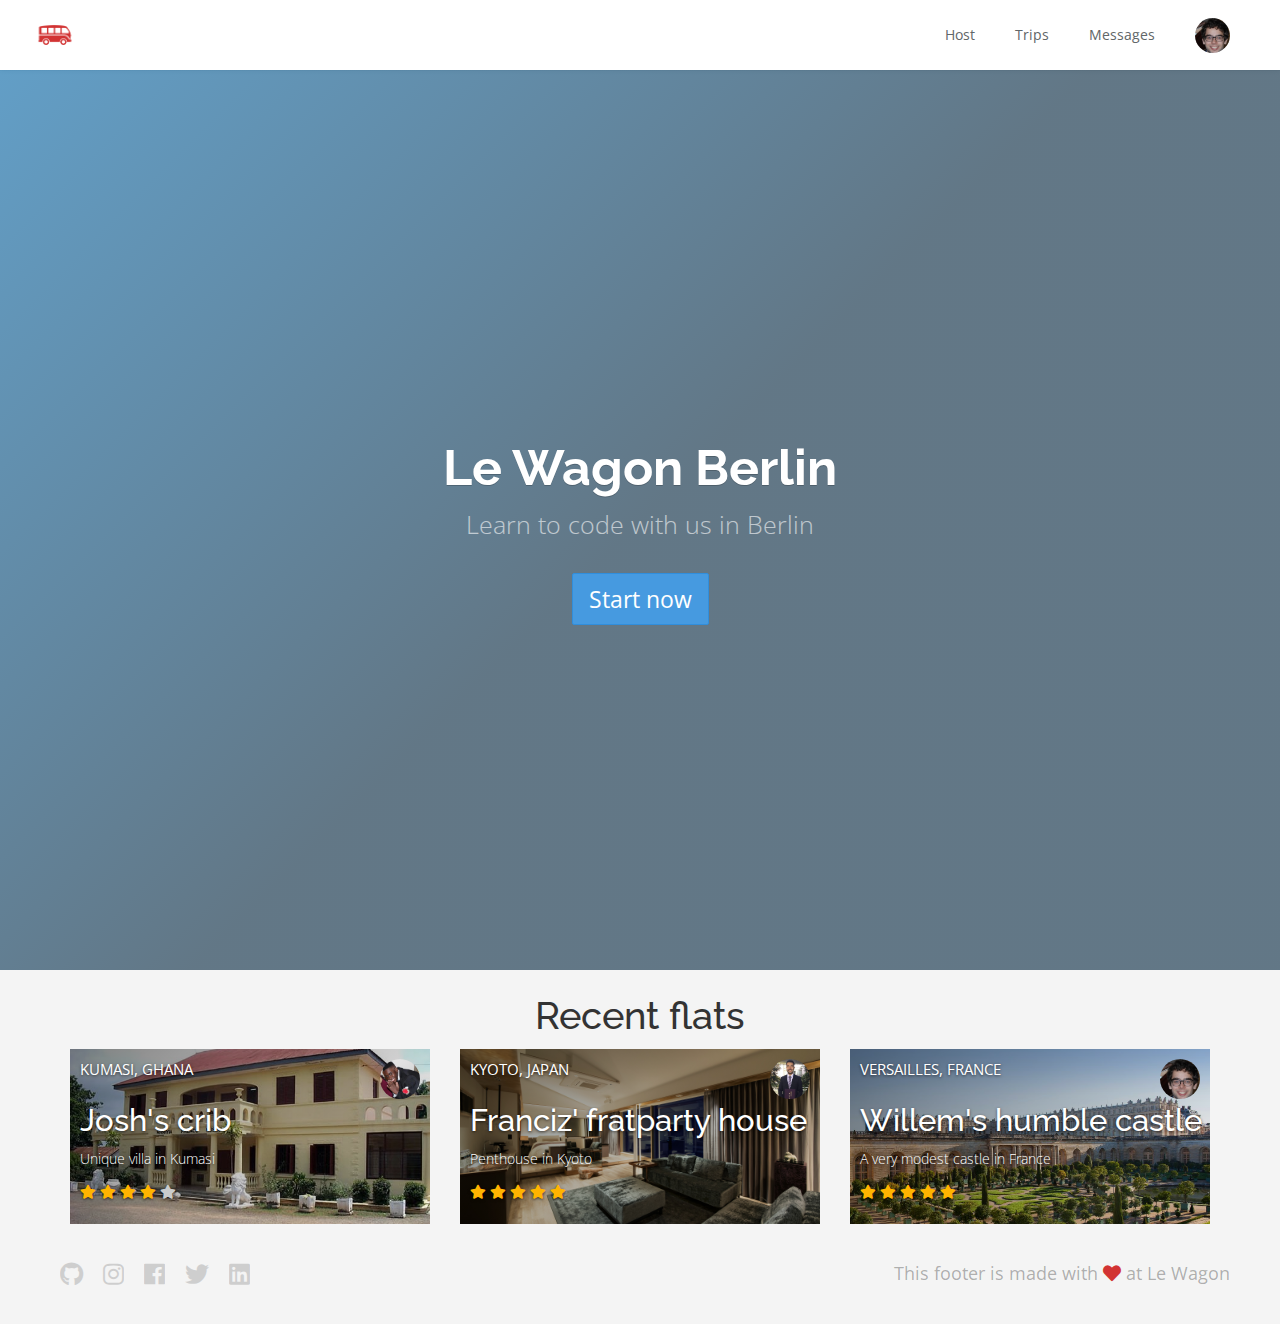
==== commit ca87aec2: "Automated commit at 2018-11-12 08:19:05 UTC by middleman-deploy 2.0.0-alpha" ====
--- a/index.html
+++ b/index.html
@@ -1,28 +1,145 @@
 <!doctype html>
 <html>
-  <head>
-    <meta charset="utf-8">
-    <meta http-equiv="x-ua-compatible" content="ie=edge">
-    <meta name="viewport"
-          content="width=device-width, initial-scale=1, shrink-to-fit=no">
-    <!-- Use the title from a page's frontmatter if it has one -->
-    <title>Le Wagon - Middleman</title>
-    <link href="stylesheets/application-d8451641.css" rel="stylesheet" />
-    <script src="javascripts/application-93de88c9.js"></script>
-    <link href="images/favicon-f15af148.png" rel="icon" type="image/png" />
-  </head>
-  <body>
-    <div id="home">
-  <div class="home-content">
-    <img src="images/logo-acc9c0ec.png" width="200" alt="Logo" />
-    <p>
-      Middleman is now running!
-    </p>
-    <p class="about">
-      <a href="about.html">More about this template</a>
-    </p>
+
+<head>
+  <meta charset="utf-8">
+  <meta http-equiv="x-ua-compatible" content="ie=edge">
+  <meta name="viewport" content="width=device-width, initial-scale=1, shrink-to-fit=no">
+  <!-- Use the title from a page's frontmatter if it has one -->
+  <title>
+    
+  </title>
+  <link href="stylesheets/application-d2cc660e.css" rel="stylesheet" />
+  <script src="javascripts/application-93de88c9.js"></script>
+  <link href="images/favicon-f15af148.png" rel="icon" type="image/png" />
+</head>
+
+<body>
+  <div class="navbar-wagon">
+  <!-- Logo -->
+  <a href="/" class="navbar-wagon-brand">
+    <img src="images/logo-acc9c0ec.png" alt="logo">
+  </a>
+  <!-- Right Navigation -->
+  <div class="navbar-wagon-right hidden-xs hidden-sm">
+    <a href="" class="navbar-wagon-item navbar-wagon-link">Host</a>
+    <a href="" class="navbar-wagon-item navbar-wagon-link">Trips</a>
+    <a href="" class="navbar-wagon-item navbar-wagon-link">Messages</a>
+    <!-- Profile picture with dropdown list -->
+    <div class="navbar-wagon-item">
+      <div class="dropdown">
+        <img src="images/willem-b314e8b4.jpeg" class="avatar dropdown-toggle" id="navbar-wagon-menu" data-toggle="dropdown">
+        <ul class="dropdown-menu dropdown-menu-right navbar-wagon-dropdown-menu">
+          <li><a href="#">Profile</a></li>
+          <li><a href="#">Dashboard</a></li>
+          <li><a href="/team.html">Team</a></li>
+          <li><a href="#">Log Out</a></li>
+        </ul>
+      </div>
+    </div>
+  </div>
+  <!-- Dropdown appearing on mobile only -->
+  <div class="navbar-wagon-item hidden-md hidden-lg">
+    <div class="dropdown">
+      <i class="fas fa-bars dropdown-toggle" data-toggle="dropdown" role="button"></i>
+      <ul class="dropdown-menu dropdown-menu-right navbar-wagon-dropdown-menu">
+        <li><a href="#">Host</a></li>
+        <li><a href="#">Trips</a></li>
+        <li><a href="#">Messagese</a></li>
+      </ul>
+    </div>
   </div>
 </div>
+  <div class="banner" style="background-image: linear-gradient(-225deg, rgba(0,101,168,0.6) 0%, rgba(0,36,61,0.6) 50%), url('https://kitt.lewagon.com/placeholder/cities/berlin');">
+  <div class="banner-content">
+    <h1>Le Wagon Berlin</h1>
+    <p>Learn to code with us in Berlin</p>
+    <a class="btn btn-primary btn-lg">Start now</a>
+  </div>
+</div>
+<div class="container" id="home-flats">
+  <h2 class="text-center">Recent flats</h2>
+  <div class="row">
+    <div class="col-xs-12 col-sm-6 col-md-4">
+      <div class="card" style="background-image: linear-gradient(-225deg, rgba(0,0,0,0.5) 0%, rgba(0,0,0,0) 100%), url('images/kumasi-8bc48789.jpg');">
+        <div class="card-category">
+          Kumasi, Ghana
+        </div>
+        <div class="card-description">
+          <h3>Josh's crib</h3>
+          <p>
+            Unique villa in Kumasi
+          </p>
+          <p class="rating">
+            <i class="fa fa-star" style="color: #ffb400"></i>
+            <i class="fa fa-star" style="color: #ffb400"></i>
+            <i class="fa fa-star" style="color: #ffb400"></i>
+            <i class="fa fa-star" style="color: #ffb400"></i>
+            <i class="fa fa-star" style="color: #cacccd"></i>
+          </p>
+        </div>
+        <img src="images/josh-63977fc0.jpeg" class="card-user" alt="Josh" />
+        <a href="flats/josh.html" class="card-link"></a>
+      </div>
+    </div>
+    <div class="col-xs-12 col-sm-6 col-md-4">
+      <div class="card" style="background-image: linear-gradient(-225deg, rgba(0,0,0,0.5) 0%, rgba(0,0,0,0) 100%), url('images/kyoto-28738f09.jpg');">
+        <div class="card-category">
+          Kyoto, Japan
+        </div>
+        <div class="card-description">
+          <h3>Franciz' fratparty house</h3>
+          <p>
+            Penthouse in Kyoto
+          </p>
+          <p class="rating">
+            <i class="fa fa-star" style="color: #ffb400"></i>
+            <i class="fa fa-star" style="color: #ffb400"></i>
+            <i class="fa fa-star" style="color: #ffb400"></i>
+            <i class="fa fa-star" style="color: #ffb400"></i>
+            <i class="fa fa-star" style="color: #ffb400"></i>
+          </p>
+        </div>
+        <img src="images/francis-da899e3c.jpeg" class="card-user" alt="Francis" />
+        <a href="flats/francis.html" class="card-link"></a>
+      </div>
+    </div>
+    <div class="col-xs-12 col-sm-6 col-md-4">
+      <div class="card" style="background-image: linear-gradient(-225deg, rgba(0,0,0,0.5) 0%, rgba(0,0,0,0) 100%), url('images/versailles-183404b2.jpg');">
+        <div class="card-category">
+          Versailles, France
+        </div>
+        <div class="card-description">
+          <h3>Willem's humble castle</h3>
+          <p>
+            A very modest castle in France
+          </p>
+          <p class="rating">
+            <i class="fa fa-star" style="color: #ffb400"></i>
+            <i class="fa fa-star" style="color: #ffb400"></i>
+            <i class="fa fa-star" style="color: #ffb400"></i>
+            <i class="fa fa-star" style="color: #ffb400"></i>
+            <i class="fa fa-star" style="color: #ffb400"></i>
+          </p>
+        </div>
+        <img src="images/willem-b314e8b4.jpeg" class="card-user" alt="Willem" />
+        <a href="flats/willem.html" class="card-link"></a>
+      </div>
+    </div>
+  </div>
+</div>
+  <div class="footer">
+  <div class="footer-links">
+    <a href="#"><i class="fab fa-github"></i></a>
+    <a href="#"><i class="fab fa-instagram"></i></a>
+    <a href="#"><i class="fab fa-facebook"></i></a>
+    <a href="#"><i class="fab fa-twitter"></i></a>
+    <a href="#"><i class="fab fa-linkedin"></i></a>
+  </div>
+  <div class="footer-copyright">
+    This footer is made with <i class="fas fa-heart"></i> at Le Wagon
+  </div>
+</div>
+</body>
 
-  </body>
-</html>
+</html>--- a/stylesheets/application-d2cc660e.css
+++ b/stylesheets/application-d2cc660e.css
@@ -0,0 +1,8 @@
+@import url("https://fonts.googleapis.com/css?family=Open+Sans:400,300,700|Raleway:400,100,300,700,500");/*!
+ * Bootstrap v3.3.7 (http://getbootstrap.com)
+ * Copyright 2011-2016 Twitter, Inc.
+ * Licensed under MIT (https://github.com/twbs/bootstrap/blob/master/LICENSE)
+ *//*! normalize.css v3.0.3 | MIT License | github.com/necolas/normalize.css */html{font-family:sans-serif;-ms-text-size-adjust:100%;-webkit-text-size-adjust:100%}body{margin:0}article,aside,details,figcaption,figure,footer,header,hgroup,main,menu,nav,section,summary{display:block}audio,canvas,progress,video{display:inline-block;vertical-align:baseline}audio:not([controls]){display:none;height:0}[hidden],template{display:none}a{background-color:transparent}a:active,a:hover{outline:0}abbr[title]{border-bottom:1px dotted}b,strong{font-weight:bold}dfn{font-style:italic}h1{font-size:2em;margin:0.67em 0}mark{background:#ff0;color:#000}small{font-size:80%}sub,sup{font-size:75%;line-height:0;position:relative;vertical-align:baseline}sup{top:-0.5em}sub{bottom:-0.25em}img{border:0}svg:not(:root){overflow:hidden}figure{margin:1em 40px}hr{-webkit-box-sizing:content-box;box-sizing:content-box;height:0}pre{overflow:auto}code,kbd,pre,samp{font-family:monospace, monospace;font-size:1em}button,input,optgroup,select,textarea{color:inherit;font:inherit;margin:0}button{overflow:visible}button,select{text-transform:none}button,html input[type="button"],input[type="reset"],input[type="submit"]{-webkit-appearance:button;cursor:pointer}button[disabled],html input[disabled]{cursor:default}button::-moz-focus-inner,input::-moz-focus-inner{border:0;padding:0}input{line-height:normal}input[type="checkbox"],input[type="radio"]{-webkit-box-sizing:border-box;box-sizing:border-box;padding:0}input[type="number"]::-webkit-inner-spin-button,input[type="number"]::-webkit-outer-spin-button{height:auto}input[type="search"]{-webkit-appearance:textfield;-webkit-box-sizing:content-box;box-sizing:content-box}input[type="search"]::-webkit-search-cancel-button,input[type="search"]::-webkit-search-decoration{-webkit-appearance:none}fieldset{border:1px solid #c0c0c0;margin:0 2px;padding:0.35em 0.625em 0.75em}legend{border:0;padding:0}textarea{overflow:auto}optgroup{font-weight:bold}table{border-collapse:collapse;border-spacing:0}td,th{padding:0}/*! Source: https://github.com/h5bp/html5-boilerplate/blob/master/src/css/main.css */@media print{*,*:before,*:after{background:transparent !important;color:#000 !important;-webkit-box-shadow:none !important;box-shadow:none !important;text-shadow:none !important}a,a:visited{text-decoration:underline}a[href]:after{content:" (" attr(href) ")"}abbr[title]:after{content:" (" attr(title) ")"}a[href^="#"]:after,a[href^="javascript:"]:after{content:""}pre,blockquote{border:1px solid #999;page-break-inside:avoid}thead{display:table-header-group}tr,img{page-break-inside:avoid}img{max-width:100% !important}p,h2,h3{orphans:3;widows:3}h2,h3{page-break-after:avoid}.navbar{display:none}.btn>.caret,.dropup>.btn>.caret{border-top-color:#000 !important}.label{border:1px solid #000}.table{border-collapse:collapse !important}.table td,.table th{background-color:#fff !important}.table-bordered th,.table-bordered td{border:1px solid #ddd !important}}@font-face{font-family:'Glyphicons Halflings';src:url("../assets/bootstrap/glyphicons-halflings-regular-86b6f62b.eot");src:url("../assets/bootstrap/glyphicons-halflings-regular-86b6f62b.eot?#iefix") format("embedded-opentype"),url("../assets/bootstrap/glyphicons-halflings-regular-ca35b697.woff2") format("woff2"),url("../assets/bootstrap/glyphicons-halflings-regular-278e49a8.woff") format("woff"),url("../assets/bootstrap/glyphicons-halflings-regular-44bc1850.ttf") format("truetype"),url("../assets/bootstrap/glyphicons-halflings-regular-de51a849.svg#glyphicons_halflingsregular") format("svg")}.glyphicon{position:relative;top:1px;display:inline-block;font-family:'Glyphicons Halflings';font-style:normal;font-weight:normal;line-height:1;-webkit-font-smoothing:antialiased;-moz-osx-font-smoothing:grayscale}.glyphicon-asterisk:before{content:"\002a"}.glyphicon-plus:before{content:"\002b"}.glyphicon-euro:before,.glyphicon-eur:before{content:"\20ac"}.glyphicon-minus:before{content:"\2212"}.glyphicon-cloud:before{content:"\2601"}.glyphicon-envelope:before{content:"\2709"}.glyphicon-pencil:before{content:"\270f"}.glyphicon-glass:before{content:"\e001"}.glyphicon-music:before{content:"\e002"}.glyphicon-search:before{content:"\e003"}.glyphicon-heart:before{content:"\e005"}.glyphicon-star:before{content:"\e006"}.glyphicon-star-empty:before{content:"\e007"}.glyphicon-user:before{content:"\e008"}.glyphicon-film:before{content:"\e009"}.glyphicon-th-large:before{content:"\e010"}.glyphicon-th:before{content:"\e011"}.glyphicon-th-list:before{content:"\e012"}.glyphicon-ok:before{content:"\e013"}.glyphicon-remove:before{content:"\e014"}.glyphicon-zoom-in:before{content:"\e015"}.glyphicon-zoom-out:before{content:"\e016"}.glyphicon-off:before{content:"\e017"}.glyphicon-signal:before{content:"\e018"}.glyphicon-cog:before{content:"\e019"}.glyphicon-trash:before{content:"\e020"}.glyphicon-home:before{content:"\e021"}.glyphicon-file:before{content:"\e022"}.glyphicon-time:before{content:"\e023"}.glyphicon-road:before{content:"\e024"}.glyphicon-download-alt:before{content:"\e025"}.glyphicon-download:before{content:"\e026"}.glyphicon-upload:before{content:"\e027"}.glyphicon-inbox:before{content:"\e028"}.glyphicon-play-circle:before{content:"\e029"}.glyphicon-repeat:before{content:"\e030"}.glyphicon-refresh:before{content:"\e031"}.glyphicon-list-alt:before{content:"\e032"}.glyphicon-lock:before{content:"\e033"}.glyphicon-flag:before{content:"\e034"}.glyphicon-headphones:before{content:"\e035"}.glyphicon-volume-off:before{content:"\e036"}.glyphicon-volume-down:before{content:"\e037"}.glyphicon-volume-up:before{content:"\e038"}.glyphicon-qrcode:before{content:"\e039"}.glyphicon-barcode:before{content:"\e040"}.glyphicon-tag:before{content:"\e041"}.glyphicon-tags:before{content:"\e042"}.glyphicon-book:before{content:"\e043"}.glyphicon-bookmark:before{content:"\e044"}.glyphicon-print:before{content:"\e045"}.glyphicon-camera:before{content:"\e046"}.glyphicon-font:before{content:"\e047"}.glyphicon-bold:before{content:"\e048"}.glyphicon-italic:before{content:"\e049"}.glyphicon-text-height:before{content:"\e050"}.glyphicon-text-width:before{content:"\e051"}.glyphicon-align-left:before{content:"\e052"}.glyphicon-align-center:before{content:"\e053"}.glyphicon-align-right:before{content:"\e054"}.glyphicon-align-justify:before{content:"\e055"}.glyphicon-list:before{content:"\e056"}.glyphicon-indent-left:before{content:"\e057"}.glyphicon-indent-right:before{content:"\e058"}.glyphicon-facetime-video:before{content:"\e059"}.glyphicon-picture:before{content:"\e060"}.glyphicon-map-marker:before{content:"\e062"}.glyphicon-adjust:before{content:"\e063"}.glyphicon-tint:before{content:"\e064"}.glyphicon-edit:before{content:"\e065"}.glyphicon-share:before{content:"\e066"}.glyphicon-check:before{content:"\e067"}.glyphicon-move:before{content:"\e068"}.glyphicon-step-backward:before{content:"\e069"}.glyphicon-fast-backward:before{content:"\e070"}.glyphicon-backward:before{content:"\e071"}.glyphicon-play:before{content:"\e072"}.glyphicon-pause:before{content:"\e073"}.glyphicon-stop:before{content:"\e074"}.glyphicon-forward:before{content:"\e075"}.glyphicon-fast-forward:before{content:"\e076"}.glyphicon-step-forward:before{content:"\e077"}.glyphicon-eject:before{content:"\e078"}.glyphicon-chevron-left:before{content:"\e079"}.glyphicon-chevron-right:before{content:"\e080"}.glyphicon-plus-sign:before{content:"\e081"}.glyphicon-minus-sign:before{content:"\e082"}.glyphicon-remove-sign:before{content:"\e083"}.glyphicon-ok-sign:before{content:"\e084"}.glyphicon-question-sign:before{content:"\e085"}.glyphicon-info-sign:before{content:"\e086"}.glyphicon-screenshot:before{content:"\e087"}.glyphicon-remove-circle:before{content:"\e088"}.glyphicon-ok-circle:before{content:"\e089"}.glyphicon-ban-circle:before{content:"\e090"}.glyphicon-arrow-left:before{content:"\e091"}.glyphicon-arrow-right:before{content:"\e092"}.glyphicon-arrow-up:before{content:"\e093"}.glyphicon-arrow-down:before{content:"\e094"}.glyphicon-share-alt:before{content:"\e095"}.glyphicon-resize-full:before{content:"\e096"}.glyphicon-resize-small:before{content:"\e097"}.glyphicon-exclamation-sign:before{content:"\e101"}.glyphicon-gift:before{content:"\e102"}.glyphicon-leaf:before{content:"\e103"}.glyphicon-fire:before{content:"\e104"}.glyphicon-eye-open:before{content:"\e105"}.glyphicon-eye-close:before{content:"\e106"}.glyphicon-warning-sign:before{content:"\e107"}.glyphicon-plane:before{content:"\e108"}.glyphicon-calendar:before{content:"\e109"}.glyphicon-random:before{content:"\e110"}.glyphicon-comment:before{content:"\e111"}.glyphicon-magnet:before{content:"\e112"}.glyphicon-chevron-up:before{content:"\e113"}.glyphicon-chevron-down:before{content:"\e114"}.glyphicon-retweet:before{content:"\e115"}.glyphicon-shopping-cart:before{content:"\e116"}.glyphicon-folder-close:before{content:"\e117"}.glyphicon-folder-open:before{content:"\e118"}.glyphicon-resize-vertical:before{content:"\e119"}.glyphicon-resize-horizontal:before{content:"\e120"}.glyphicon-hdd:before{content:"\e121"}.glyphicon-bullhorn:before{content:"\e122"}.glyphicon-bell:before{content:"\e123"}.glyphicon-certificate:before{content:"\e124"}.glyphicon-thumbs-up:before{content:"\e125"}.glyphicon-thumbs-down:before{content:"\e126"}.glyphicon-hand-right:before{content:"\e127"}.glyphicon-hand-left:before{content:"\e128"}.glyphicon-hand-up:before{content:"\e129"}.glyphicon-hand-down:before{content:"\e130"}.glyphicon-circle-arrow-right:before{content:"\e131"}.glyphicon-circle-arrow-left:before{content:"\e132"}.glyphicon-circle-arrow-up:before{content:"\e133"}.glyphicon-circle-arrow-down:before{content:"\e134"}.glyphicon-globe:before{content:"\e135"}.glyphicon-wrench:before{content:"\e136"}.glyphicon-tasks:before{content:"\e137"}.glyphicon-filter:before{content:"\e138"}.glyphicon-briefcase:before{content:"\e139"}.glyphicon-fullscreen:before{content:"\e140"}.glyphicon-dashboard:before{content:"\e141"}.glyphicon-paperclip:before{content:"\e142"}.glyphicon-heart-empty:before{content:"\e143"}.glyphicon-link:before{content:"\e144"}.glyphicon-phone:before{content:"\e145"}.glyphicon-pushpin:before{content:"\e146"}.glyphicon-usd:before{content:"\e148"}.glyphicon-gbp:before{content:"\e149"}.glyphicon-sort:before{content:"\e150"}.glyphicon-sort-by-alphabet:before{content:"\e151"}.glyphicon-sort-by-alphabet-alt:before{content:"\e152"}.glyphicon-sort-by-order:before{content:"\e153"}.glyphicon-sort-by-order-alt:before{content:"\e154"}.glyphicon-sort-by-attributes:before{content:"\e155"}.glyphicon-sort-by-attributes-alt:before{content:"\e156"}.glyphicon-unchecked:before{content:"\e157"}.glyphicon-expand:before{content:"\e158"}.glyphicon-collapse-down:before{content:"\e159"}.glyphicon-collapse-up:before{content:"\e160"}.glyphicon-log-in:before{content:"\e161"}.glyphicon-flash:before{content:"\e162"}.glyphicon-log-out:before{content:"\e163"}.glyphicon-new-window:before{content:"\e164"}.glyphicon-record:before{content:"\e165"}.glyphicon-save:before{content:"\e166"}.glyphicon-open:before{content:"\e167"}.glyphicon-saved:before{content:"\e168"}.glyphicon-import:before{content:"\e169"}.glyphicon-export:before{content:"\e170"}.glyphicon-send:before{content:"\e171"}.glyphicon-floppy-disk:before{content:"\e172"}.glyphicon-floppy-saved:before{content:"\e173"}.glyphicon-floppy-remove:before{content:"\e174"}.glyphicon-floppy-save:before{content:"\e175"}.glyphicon-floppy-open:before{content:"\e176"}.glyphicon-credit-card:before{content:"\e177"}.glyphicon-transfer:before{content:"\e178"}.glyphicon-cutlery:before{content:"\e179"}.glyphicon-header:before{content:"\e180"}.glyphicon-compressed:before{content:"\e181"}.glyphicon-earphone:before{content:"\e182"}.glyphicon-phone-alt:before{content:"\e183"}.glyphicon-tower:before{content:"\e184"}.glyphicon-stats:before{content:"\e185"}.glyphicon-sd-video:before{content:"\e186"}.glyphicon-hd-video:before{content:"\e187"}.glyphicon-subtitles:before{content:"\e188"}.glyphicon-sound-stereo:before{content:"\e189"}.glyphicon-sound-dolby:before{content:"\e190"}.glyphicon-sound-5-1:before{content:"\e191"}.glyphicon-sound-6-1:before{content:"\e192"}.glyphicon-sound-7-1:before{content:"\e193"}.glyphicon-copyright-mark:before{content:"\e194"}.glyphicon-registration-mark:before{content:"\e195"}.glyphicon-cloud-download:before{content:"\e197"}.glyphicon-cloud-upload:before{content:"\e198"}.glyphicon-tree-conifer:before{content:"\e199"}.glyphicon-tree-deciduous:before{content:"\e200"}.glyphicon-cd:before{content:"\e201"}.glyphicon-save-file:before{content:"\e202"}.glyphicon-open-file:before{content:"\e203"}.glyphicon-level-up:before{content:"\e204"}.glyphicon-copy:before{content:"\e205"}.glyphicon-paste:before{content:"\e206"}.glyphicon-alert:before{content:"\e209"}.glyphicon-equalizer:before{content:"\e210"}.glyphicon-king:before{content:"\e211"}.glyphicon-queen:before{content:"\e212"}.glyphicon-pawn:before{content:"\e213"}.glyphicon-bishop:before{content:"\e214"}.glyphicon-knight:before{content:"\e215"}.glyphicon-baby-formula:before{content:"\e216"}.glyphicon-tent:before{content:"\26fa"}.glyphicon-blackboard:before{content:"\e218"}.glyphicon-bed:before{content:"\e219"}.glyphicon-apple:before{content:"\f8ff"}.glyphicon-erase:before{content:"\e221"}.glyphicon-hourglass:before{content:"\231b"}.glyphicon-lamp:before{content:"\e223"}.glyphicon-duplicate:before{content:"\e224"}.glyphicon-piggy-bank:before{content:"\e225"}.glyphicon-scissors:before{content:"\e226"}.glyphicon-bitcoin:before{content:"\e227"}.glyphicon-btc:before{content:"\e227"}.glyphicon-xbt:before{content:"\e227"}.glyphicon-yen:before{content:"\00a5"}.glyphicon-jpy:before{content:"\00a5"}.glyphicon-ruble:before{content:"\20bd"}.glyphicon-rub:before{content:"\20bd"}.glyphicon-scale:before{content:"\e230"}.glyphicon-ice-lolly:before{content:"\e231"}.glyphicon-ice-lolly-tasted:before{content:"\e232"}.glyphicon-education:before{content:"\e233"}.glyphicon-option-horizontal:before{content:"\e234"}.glyphicon-option-vertical:before{content:"\e235"}.glyphicon-menu-hamburger:before{content:"\e236"}.glyphicon-modal-window:before{content:"\e237"}.glyphicon-oil:before{content:"\e238"}.glyphicon-grain:before{content:"\e239"}.glyphicon-sunglasses:before{content:"\e240"}.glyphicon-text-size:before{content:"\e241"}.glyphicon-text-color:before{content:"\e242"}.glyphicon-text-background:before{content:"\e243"}.glyphicon-object-align-top:before{content:"\e244"}.glyphicon-object-align-bottom:before{content:"\e245"}.glyphicon-object-align-horizontal:before{content:"\e246"}.glyphicon-object-align-left:before{content:"\e247"}.glyphicon-object-align-vertical:before{content:"\e248"}.glyphicon-object-align-right:before{content:"\e249"}.glyphicon-triangle-right:before{content:"\e250"}.glyphicon-triangle-left:before{content:"\e251"}.glyphicon-triangle-bottom:before{content:"\e252"}.glyphicon-triangle-top:before{content:"\e253"}.glyphicon-console:before{content:"\e254"}.glyphicon-superscript:before{content:"\e255"}.glyphicon-subscript:before{content:"\e256"}.glyphicon-menu-left:before{content:"\e257"}.glyphicon-menu-right:before{content:"\e258"}.glyphicon-menu-down:before{content:"\e259"}.glyphicon-menu-up:before{content:"\e260"}*{-webkit-box-sizing:border-box;box-sizing:border-box}*:before,*:after{-webkit-box-sizing:border-box;box-sizing:border-box}html{font-size:10px;-webkit-tap-highlight-color:transparent}body{font-family:"Open Sans", "Helvetica", "sans-serif";font-size:18px;line-height:1.42857143;color:#333333;background-color:#F4F4F4}input,button,select,textarea{font-family:inherit;font-size:inherit;line-height:inherit}a{color:#469AE0;text-decoration:none}a:hover,a:focus{color:#1f74ba;text-decoration:underline}a:focus{outline:5px auto -webkit-focus-ring-color;outline-offset:-2px}figure{margin:0}img{vertical-align:middle}.img-responsive{display:block;max-width:100%;height:auto}.img-rounded{border-radius:2px}.img-thumbnail{padding:4px;line-height:1.42857143;background-color:#F4F4F4;border:1px solid #ddd;border-radius:2px;-webkit-transition:all 0.2s ease-in-out;transition:all 0.2s ease-in-out;display:inline-block;max-width:100%;height:auto}.img-circle{border-radius:50%}hr{margin-top:25px;margin-bottom:25px;border:0;border-top:1px solid #eeeeee}.sr-only{position:absolute;width:1px;height:1px;margin:-1px;padding:0;overflow:hidden;clip:rect(0, 0, 0, 0);border:0}.sr-only-focusable:active,.sr-only-focusable:focus{position:static;width:auto;height:auto;margin:0;overflow:visible;clip:auto}[role="button"]{cursor:pointer}h1,h2,h3,h4,h5,h6,.h1,.h2,.h3,.h4,.h5,.h6{font-family:"Raleway", "Helvetica", "sans-serif";font-weight:500;line-height:1.1;color:inherit}h1 small,h1 .small,h2 small,h2 .small,h3 small,h3 .small,h4 small,h4 .small,h5 small,h5 .small,h6 small,h6 .small,.h1 small,.h1 .small,.h2 small,.h2 .small,.h3 small,.h3 .small,.h4 small,.h4 .small,.h5 small,.h5 .small,.h6 small,.h6 .small{font-weight:normal;line-height:1;color:#777777}h1,.h1,h2,.h2,h3,.h3{margin-top:25px;margin-bottom:12.5px}h1 small,h1 .small,.h1 small,.h1 .small,h2 small,h2 .small,.h2 small,.h2 .small,h3 small,h3 .small,.h3 small,.h3 .small{font-size:65%}h4,.h4,h5,.h5,h6,.h6{margin-top:12.5px;margin-bottom:12.5px}h4 small,h4 .small,.h4 small,.h4 .small,h5 small,h5 .small,.h5 small,.h5 .small,h6 small,h6 .small,.h6 small,.h6 .small{font-size:75%}h1,.h1{font-size:46px}h2,.h2{font-size:38px}h3,.h3{font-size:31px}h4,.h4{font-size:23px}h5,.h5{font-size:18px}h6,.h6{font-size:16px}p{margin:0 0 12.5px}.lead{margin-bottom:25px;font-size:20px;font-weight:300;line-height:1.4}@media (min-width: 768px){.lead{font-size:27px}}small,.small{font-size:88%}mark,.mark{background-color:#fcf8e3;padding:.2em}.text-left{text-align:left}.text-right{text-align:right}.text-center{text-align:center}.text-justify{text-align:justify}.text-nowrap{white-space:nowrap}.text-lowercase{text-transform:lowercase}.text-uppercase,.initialism{text-transform:uppercase}.text-capitalize{text-transform:capitalize}.text-muted{color:#777777}.text-primary{color:#469AE0}a.text-primary:hover,a.text-primary:focus{color:#2381d0}.text-success{color:#3c763d}a.text-success:hover,a.text-success:focus{color:#2b542c}.text-info{color:#31708f}a.text-info:hover,a.text-info:focus{color:#245269}.text-warning{color:#8a6d3b}a.text-warning:hover,a.text-warning:focus{color:#66512c}.text-danger{color:#a94442}a.text-danger:hover,a.text-danger:focus{color:#843534}.bg-primary{color:#fff}.bg-primary{background-color:#469AE0}a.bg-primary:hover,a.bg-primary:focus{background-color:#2381d0}.bg-success{background-color:#dff0d8}a.bg-success:hover,a.bg-success:focus{background-color:#c1e2b3}.bg-info{background-color:#d9edf7}a.bg-info:hover,a.bg-info:focus{background-color:#afd9ee}.bg-warning{background-color:#fcf8e3}a.bg-warning:hover,a.bg-warning:focus{background-color:#f7ecb5}.bg-danger{background-color:#f2dede}a.bg-danger:hover,a.bg-danger:focus{background-color:#e4b9b9}.page-header{padding-bottom:11.5px;margin:50px 0 25px;border-bottom:1px solid #eeeeee}ul,ol{margin-top:0;margin-bottom:12.5px}ul ul,ul ol,ol ul,ol ol{margin-bottom:0}.list-unstyled{padding-left:0;list-style:none}.list-inline{padding-left:0;list-style:none;margin-left:-5px}.list-inline>li{display:inline-block;padding-left:5px;padding-right:5px}dl{margin-top:0;margin-bottom:25px}dt,dd{line-height:1.42857143}dt{font-weight:bold}dd{margin-left:0}.dl-horizontal dd:before,.dl-horizontal dd:after{content:" ";display:table}.dl-horizontal dd:after{clear:both}@media (min-width: 768px){.dl-horizontal dt{float:left;width:160px;clear:left;text-align:right;overflow:hidden;text-overflow:ellipsis;white-space:nowrap}.dl-horizontal dd{margin-left:180px}}abbr[title],abbr[data-original-title]{cursor:help;border-bottom:1px dotted #777777}.initialism{font-size:90%}blockquote{padding:12.5px 25px;margin:0 0 25px;font-size:22.5px;border-left:5px solid #eeeeee}blockquote p:last-child,blockquote ul:last-child,blockquote ol:last-child{margin-bottom:0}blockquote footer,blockquote small,blockquote .small{display:block;font-size:80%;line-height:1.42857143;color:#777777}blockquote footer:before,blockquote small:before,blockquote .small:before{content:'\2014 \00A0'}.blockquote-reverse,blockquote.pull-right{padding-right:15px;padding-left:0;border-right:5px solid #eeeeee;border-left:0;text-align:right}.blockquote-reverse footer:before,.blockquote-reverse small:before,.blockquote-reverse .small:before,blockquote.pull-right footer:before,blockquote.pull-right small:before,blockquote.pull-right .small:before{content:''}.blockquote-reverse footer:after,.blockquote-reverse small:after,.blockquote-reverse .small:after,blockquote.pull-right footer:after,blockquote.pull-right small:after,blockquote.pull-right .small:after{content:'\00A0 \2014'}address{margin-bottom:25px;font-style:normal;line-height:1.42857143}code,kbd,pre,samp{font-family:Menlo, Monaco, Consolas, "Courier New", monospace}code{padding:2px 4px;font-size:90%;color:#c7254e;background-color:#f9f2f4;border-radius:2px}kbd{padding:2px 4px;font-size:90%;color:#fff;background-color:#333;border-radius:2px;-webkit-box-shadow:inset 0 -1px 0 rgba(0,0,0,0.25);box-shadow:inset 0 -1px 0 rgba(0,0,0,0.25)}kbd kbd{padding:0;font-size:100%;font-weight:bold;-webkit-box-shadow:none;box-shadow:none}pre{display:block;padding:12px;margin:0 0 12.5px;font-size:17px;line-height:1.42857143;word-break:break-all;word-wrap:break-word;color:#333333;background-color:#f5f5f5;border:1px solid #ccc;border-radius:2px}pre code{padding:0;font-size:inherit;color:inherit;white-space:pre-wrap;background-color:transparent;border-radius:0}.pre-scrollable{max-height:340px;overflow-y:scroll}.container{margin-right:auto;margin-left:auto;padding-left:15px;padding-right:15px}.container:before,.container:after{content:" ";display:table}.container:after{clear:both}@media (min-width: 768px){.container{width:750px}}@media (min-width: 992px){.container{width:970px}}@media (min-width: 1200px){.container{width:1170px}}.container-fluid{margin-right:auto;margin-left:auto;padding-left:15px;padding-right:15px}.container-fluid:before,.container-fluid:after{content:" ";display:table}.container-fluid:after{clear:both}.row{margin-left:-15px;margin-right:-15px}.row:before,.row:after{content:" ";display:table}.row:after{clear:both}.col-xs-1,.col-sm-1,.col-md-1,.col-lg-1,.col-xs-2,.col-sm-2,.col-md-2,.col-lg-2,.col-xs-3,.col-sm-3,.col-md-3,.col-lg-3,.col-xs-4,.col-sm-4,.col-md-4,.col-lg-4,.col-xs-5,.col-sm-5,.col-md-5,.col-lg-5,.col-xs-6,.col-sm-6,.col-md-6,.col-lg-6,.col-xs-7,.col-sm-7,.col-md-7,.col-lg-7,.col-xs-8,.col-sm-8,.col-md-8,.col-lg-8,.col-xs-9,.col-sm-9,.col-md-9,.col-lg-9,.col-xs-10,.col-sm-10,.col-md-10,.col-lg-10,.col-xs-11,.col-sm-11,.col-md-11,.col-lg-11,.col-xs-12,.col-sm-12,.col-md-12,.col-lg-12{position:relative;min-height:1px;padding-left:15px;padding-right:15px}.col-xs-1,.col-xs-2,.col-xs-3,.col-xs-4,.col-xs-5,.col-xs-6,.col-xs-7,.col-xs-8,.col-xs-9,.col-xs-10,.col-xs-11,.col-xs-12{float:left}.col-xs-1{width:8.33333333%}.col-xs-2{width:16.66666667%}.col-xs-3{width:25%}.col-xs-4{width:33.33333333%}.col-xs-5{width:41.66666667%}.col-xs-6{width:50%}.col-xs-7{width:58.33333333%}.col-xs-8{width:66.66666667%}.col-xs-9{width:75%}.col-xs-10{width:83.33333333%}.col-xs-11{width:91.66666667%}.col-xs-12{width:100%}.col-xs-pull-0{right:auto}.col-xs-pull-1{right:8.33333333%}.col-xs-pull-2{right:16.66666667%}.col-xs-pull-3{right:25%}.col-xs-pull-4{right:33.33333333%}.col-xs-pull-5{right:41.66666667%}.col-xs-pull-6{right:50%}.col-xs-pull-7{right:58.33333333%}.col-xs-pull-8{right:66.66666667%}.col-xs-pull-9{right:75%}.col-xs-pull-10{right:83.33333333%}.col-xs-pull-11{right:91.66666667%}.col-xs-pull-12{right:100%}.col-xs-push-0{left:auto}.col-xs-push-1{left:8.33333333%}.col-xs-push-2{left:16.66666667%}.col-xs-push-3{left:25%}.col-xs-push-4{left:33.33333333%}.col-xs-push-5{left:41.66666667%}.col-xs-push-6{left:50%}.col-xs-push-7{left:58.33333333%}.col-xs-push-8{left:66.66666667%}.col-xs-push-9{left:75%}.col-xs-push-10{left:83.33333333%}.col-xs-push-11{left:91.66666667%}.col-xs-push-12{left:100%}.col-xs-offset-0{margin-left:0%}.col-xs-offset-1{margin-left:8.33333333%}.col-xs-offset-2{margin-left:16.66666667%}.col-xs-offset-3{margin-left:25%}.col-xs-offset-4{margin-left:33.33333333%}.col-xs-offset-5{margin-left:41.66666667%}.col-xs-offset-6{margin-left:50%}.col-xs-offset-7{margin-left:58.33333333%}.col-xs-offset-8{margin-left:66.66666667%}.col-xs-offset-9{margin-left:75%}.col-xs-offset-10{margin-left:83.33333333%}.col-xs-offset-11{margin-left:91.66666667%}.col-xs-offset-12{margin-left:100%}@media (min-width: 768px){.col-sm-1,.col-sm-2,.col-sm-3,.col-sm-4,.col-sm-5,.col-sm-6,.col-sm-7,.col-sm-8,.col-sm-9,.col-sm-10,.col-sm-11,.col-sm-12{float:left}.col-sm-1{width:8.33333333%}.col-sm-2{width:16.66666667%}.col-sm-3{width:25%}.col-sm-4{width:33.33333333%}.col-sm-5{width:41.66666667%}.col-sm-6{width:50%}.col-sm-7{width:58.33333333%}.col-sm-8{width:66.66666667%}.col-sm-9{width:75%}.col-sm-10{width:83.33333333%}.col-sm-11{width:91.66666667%}.col-sm-12{width:100%}.col-sm-pull-0{right:auto}.col-sm-pull-1{right:8.33333333%}.col-sm-pull-2{right:16.66666667%}.col-sm-pull-3{right:25%}.col-sm-pull-4{right:33.33333333%}.col-sm-pull-5{right:41.66666667%}.col-sm-pull-6{right:50%}.col-sm-pull-7{right:58.33333333%}.col-sm-pull-8{right:66.66666667%}.col-sm-pull-9{right:75%}.col-sm-pull-10{right:83.33333333%}.col-sm-pull-11{right:91.66666667%}.col-sm-pull-12{right:100%}.col-sm-push-0{left:auto}.col-sm-push-1{left:8.33333333%}.col-sm-push-2{left:16.66666667%}.col-sm-push-3{left:25%}.col-sm-push-4{left:33.33333333%}.col-sm-push-5{left:41.66666667%}.col-sm-push-6{left:50%}.col-sm-push-7{left:58.33333333%}.col-sm-push-8{left:66.66666667%}.col-sm-push-9{left:75%}.col-sm-push-10{left:83.33333333%}.col-sm-push-11{left:91.66666667%}.col-sm-push-12{left:100%}.col-sm-offset-0{margin-left:0%}.col-sm-offset-1{margin-left:8.33333333%}.col-sm-offset-2{margin-left:16.66666667%}.col-sm-offset-3{margin-left:25%}.col-sm-offset-4{margin-left:33.33333333%}.col-sm-offset-5{margin-left:41.66666667%}.col-sm-offset-6{margin-left:50%}.col-sm-offset-7{margin-left:58.33333333%}.col-sm-offset-8{margin-left:66.66666667%}.col-sm-offset-9{margin-left:75%}.col-sm-offset-10{margin-left:83.33333333%}.col-sm-offset-11{margin-left:91.66666667%}.col-sm-offset-12{margin-left:100%}}@media (min-width: 992px){.col-md-1,.col-md-2,.col-md-3,.col-md-4,.col-md-5,.col-md-6,.col-md-7,.col-md-8,.col-md-9,.col-md-10,.col-md-11,.col-md-12{float:left}.col-md-1{width:8.33333333%}.col-md-2{width:16.66666667%}.col-md-3{width:25%}.col-md-4{width:33.33333333%}.col-md-5{width:41.66666667%}.col-md-6{width:50%}.col-md-7{width:58.33333333%}.col-md-8{width:66.66666667%}.col-md-9{width:75%}.col-md-10{width:83.33333333%}.col-md-11{width:91.66666667%}.col-md-12{width:100%}.col-md-pull-0{right:auto}.col-md-pull-1{right:8.33333333%}.col-md-pull-2{right:16.66666667%}.col-md-pull-3{right:25%}.col-md-pull-4{right:33.33333333%}.col-md-pull-5{right:41.66666667%}.col-md-pull-6{right:50%}.col-md-pull-7{right:58.33333333%}.col-md-pull-8{right:66.66666667%}.col-md-pull-9{right:75%}.col-md-pull-10{right:83.33333333%}.col-md-pull-11{right:91.66666667%}.col-md-pull-12{right:100%}.col-md-push-0{left:auto}.col-md-push-1{left:8.33333333%}.col-md-push-2{left:16.66666667%}.col-md-push-3{left:25%}.col-md-push-4{left:33.33333333%}.col-md-push-5{left:41.66666667%}.col-md-push-6{left:50%}.col-md-push-7{left:58.33333333%}.col-md-push-8{left:66.66666667%}.col-md-push-9{left:75%}.col-md-push-10{left:83.33333333%}.col-md-push-11{left:91.66666667%}.col-md-push-12{left:100%}.col-md-offset-0{margin-left:0%}.col-md-offset-1{margin-left:8.33333333%}.col-md-offset-2{margin-left:16.66666667%}.col-md-offset-3{margin-left:25%}.col-md-offset-4{margin-left:33.33333333%}.col-md-offset-5{margin-left:41.66666667%}.col-md-offset-6{margin-left:50%}.col-md-offset-7{margin-left:58.33333333%}.col-md-offset-8{margin-left:66.66666667%}.col-md-offset-9{margin-left:75%}.col-md-offset-10{margin-left:83.33333333%}.col-md-offset-11{margin-left:91.66666667%}.col-md-offset-12{margin-left:100%}}@media (min-width: 1200px){.col-lg-1,.col-lg-2,.col-lg-3,.col-lg-4,.col-lg-5,.col-lg-6,.col-lg-7,.col-lg-8,.col-lg-9,.col-lg-10,.col-lg-11,.col-lg-12{float:left}.col-lg-1{width:8.33333333%}.col-lg-2{width:16.66666667%}.col-lg-3{width:25%}.col-lg-4{width:33.33333333%}.col-lg-5{width:41.66666667%}.col-lg-6{width:50%}.col-lg-7{width:58.33333333%}.col-lg-8{width:66.66666667%}.col-lg-9{width:75%}.col-lg-10{width:83.33333333%}.col-lg-11{width:91.66666667%}.col-lg-12{width:100%}.col-lg-pull-0{right:auto}.col-lg-pull-1{right:8.33333333%}.col-lg-pull-2{right:16.66666667%}.col-lg-pull-3{right:25%}.col-lg-pull-4{right:33.33333333%}.col-lg-pull-5{right:41.66666667%}.col-lg-pull-6{right:50%}.col-lg-pull-7{right:58.33333333%}.col-lg-pull-8{right:66.66666667%}.col-lg-pull-9{right:75%}.col-lg-pull-10{right:83.33333333%}.col-lg-pull-11{right:91.66666667%}.col-lg-pull-12{right:100%}.col-lg-push-0{left:auto}.col-lg-push-1{left:8.33333333%}.col-lg-push-2{left:16.66666667%}.col-lg-push-3{left:25%}.col-lg-push-4{left:33.33333333%}.col-lg-push-5{left:41.66666667%}.col-lg-push-6{left:50%}.col-lg-push-7{left:58.33333333%}.col-lg-push-8{left:66.66666667%}.col-lg-push-9{left:75%}.col-lg-push-10{left:83.33333333%}.col-lg-push-11{left:91.66666667%}.col-lg-push-12{left:100%}.col-lg-offset-0{margin-left:0%}.col-lg-offset-1{margin-left:8.33333333%}.col-lg-offset-2{margin-left:16.66666667%}.col-lg-offset-3{margin-left:25%}.col-lg-offset-4{margin-left:33.33333333%}.col-lg-offset-5{margin-left:41.66666667%}.col-lg-offset-6{margin-left:50%}.col-lg-offset-7{margin-left:58.33333333%}.col-lg-offset-8{margin-left:66.66666667%}.col-lg-offset-9{margin-left:75%}.col-lg-offset-10{margin-left:83.33333333%}.col-lg-offset-11{margin-left:91.66666667%}.col-lg-offset-12{margin-left:100%}}table{background-color:transparent}caption{padding-top:8px;padding-bottom:8px;color:#777777;text-align:left}th{text-align:left}.table{width:100%;max-width:100%;margin-bottom:25px}.table>thead>tr>th,.table>thead>tr>td,.table>tbody>tr>th,.table>tbody>tr>td,.table>tfoot>tr>th,.table>tfoot>tr>td{padding:8px;line-height:1.42857143;vertical-align:top;border-top:1px solid #ddd}.table>thead>tr>th{vertical-align:bottom;border-bottom:2px solid #ddd}.table>caption+thead>tr:first-child>th,.table>caption+thead>tr:first-child>td,.table>colgroup+thead>tr:first-child>th,.table>colgroup+thead>tr:first-child>td,.table>thead:first-child>tr:first-child>th,.table>thead:first-child>tr:first-child>td{border-top:0}.table>tbody+tbody{border-top:2px solid #ddd}.table .table{background-color:#F4F4F4}.table-condensed>thead>tr>th,.table-condensed>thead>tr>td,.table-condensed>tbody>tr>th,.table-condensed>tbody>tr>td,.table-condensed>tfoot>tr>th,.table-condensed>tfoot>tr>td{padding:5px}.table-bordered{border:1px solid #ddd}.table-bordered>thead>tr>th,.table-bordered>thead>tr>td,.table-bordered>tbody>tr>th,.table-bordered>tbody>tr>td,.table-bordered>tfoot>tr>th,.table-bordered>tfoot>tr>td{border:1px solid #ddd}.table-bordered>thead>tr>th,.table-bordered>thead>tr>td{border-bottom-width:2px}.table-striped>tbody>tr:nth-of-type(odd){background-color:#f9f9f9}.table-hover>tbody>tr:hover{background-color:#f5f5f5}table col[class*="col-"]{position:static;float:none;display:table-column}table td[class*="col-"],table th[class*="col-"]{position:static;float:none;display:table-cell}.table>thead>tr>td.active,.table>thead>tr>th.active,.table>thead>tr.active>td,.table>thead>tr.active>th,.table>tbody>tr>td.active,.table>tbody>tr>th.active,.table>tbody>tr.active>td,.table>tbody>tr.active>th,.table>tfoot>tr>td.active,.table>tfoot>tr>th.active,.table>tfoot>tr.active>td,.table>tfoot>tr.active>th{background-color:#f5f5f5}.table-hover>tbody>tr>td.active:hover,.table-hover>tbody>tr>th.active:hover,.table-hover>tbody>tr.active:hover>td,.table-hover>tbody>tr:hover>.active,.table-hover>tbody>tr.active:hover>th{background-color:#e8e8e8}.table>thead>tr>td.success,.table>thead>tr>th.success,.table>thead>tr.success>td,.table>thead>tr.success>th,.table>tbody>tr>td.success,.table>tbody>tr>th.success,.table>tbody>tr.success>td,.table>tbody>tr.success>th,.table>tfoot>tr>td.success,.table>tfoot>tr>th.success,.table>tfoot>tr.success>td,.table>tfoot>tr.success>th{background-color:#dff0d8}.table-hover>tbody>tr>td.success:hover,.table-hover>tbody>tr>th.success:hover,.table-hover>tbody>tr.success:hover>td,.table-hover>tbody>tr:hover>.success,.table-hover>tbody>tr.success:hover>th{background-color:#d0e9c6}.table>thead>tr>td.info,.table>thead>tr>th.info,.table>thead>tr.info>td,.table>thead>tr.info>th,.table>tbody>tr>td.info,.table>tbody>tr>th.info,.table>tbody>tr.info>td,.table>tbody>tr.info>th,.table>tfoot>tr>td.info,.table>tfoot>tr>th.info,.table>tfoot>tr.info>td,.table>tfoot>tr.info>th{background-color:#d9edf7}.table-hover>tbody>tr>td.info:hover,.table-hover>tbody>tr>th.info:hover,.table-hover>tbody>tr.info:hover>td,.table-hover>tbody>tr:hover>.info,.table-hover>tbody>tr.info:hover>th{background-color:#c4e3f3}.table>thead>tr>td.warning,.table>thead>tr>th.warning,.table>thead>tr.warning>td,.table>thead>tr.warning>th,.table>tbody>tr>td.warning,.table>tbody>tr>th.warning,.table>tbody>tr.warning>td,.table>tbody>tr.warning>th,.table>tfoot>tr>td.warning,.table>tfoot>tr>th.warning,.table>tfoot>tr.warning>td,.table>tfoot>tr.warning>th{background-color:#fcf8e3}.table-hover>tbody>tr>td.warning:hover,.table-hover>tbody>tr>th.warning:hover,.table-hover>tbody>tr.warning:hover>td,.table-hover>tbody>tr:hover>.warning,.table-hover>tbody>tr.warning:hover>th{background-color:#faf2cc}.table>thead>tr>td.danger,.table>thead>tr>th.danger,.table>thead>tr.danger>td,.table>thead>tr.danger>th,.table>tbody>tr>td.danger,.table>tbody>tr>th.danger,.table>tbody>tr.danger>td,.table>tbody>tr.danger>th,.table>tfoot>tr>td.danger,.table>tfoot>tr>th.danger,.table>tfoot>tr.danger>td,.table>tfoot>tr.danger>th{background-color:#f2dede}.table-hover>tbody>tr>td.danger:hover,.table-hover>tbody>tr>th.danger:hover,.table-hover>tbody>tr.danger:hover>td,.table-hover>tbody>tr:hover>.danger,.table-hover>tbody>tr.danger:hover>th{background-color:#ebcccc}.table-responsive{overflow-x:auto;min-height:0.01%}@media screen and (max-width: 767px){.table-responsive{width:100%;margin-bottom:18.75px;overflow-y:hidden;-ms-overflow-style:-ms-autohiding-scrollbar;border:1px solid #ddd}.table-responsive>.table{margin-bottom:0}.table-responsive>.table>thead>tr>th,.table-responsive>.table>thead>tr>td,.table-responsive>.table>tbody>tr>th,.table-responsive>.table>tbody>tr>td,.table-responsive>.table>tfoot>tr>th,.table-responsive>.table>tfoot>tr>td{white-space:nowrap}.table-responsive>.table-bordered{border:0}.table-responsive>.table-bordered>thead>tr>th:first-child,.table-responsive>.table-bordered>thead>tr>td:first-child,.table-responsive>.table-bordered>tbody>tr>th:first-child,.table-responsive>.table-bordered>tbody>tr>td:first-child,.table-responsive>.table-bordered>tfoot>tr>th:first-child,.table-responsive>.table-bordered>tfoot>tr>td:first-child{border-left:0}.table-responsive>.table-bordered>thead>tr>th:last-child,.table-responsive>.table-bordered>thead>tr>td:last-child,.table-responsive>.table-bordered>tbody>tr>th:last-child,.table-responsive>.table-bordered>tbody>tr>td:last-child,.table-responsive>.table-bordered>tfoot>tr>th:last-child,.table-responsive>.table-bordered>tfoot>tr>td:last-child{border-right:0}.table-responsive>.table-bordered>tbody>tr:last-child>th,.table-responsive>.table-bordered>tbody>tr:last-child>td,.table-responsive>.table-bordered>tfoot>tr:last-child>th,.table-responsive>.table-bordered>tfoot>tr:last-child>td{border-bottom:0}}fieldset{padding:0;margin:0;border:0;min-width:0}legend{display:block;width:100%;padding:0;margin-bottom:25px;font-size:27px;line-height:inherit;color:#333333;border:0;border-bottom:1px solid #e5e5e5}label{display:inline-block;max-width:100%;margin-bottom:5px;font-weight:bold}input[type="search"]{-webkit-box-sizing:border-box;box-sizing:border-box}input[type="radio"],input[type="checkbox"]{margin:4px 0 0;margin-top:1px \9;line-height:normal}input[type="file"]{display:block}input[type="range"]{display:block;width:100%}select[multiple],select[size]{height:auto}input[type="file"]:focus,input[type="radio"]:focus,input[type="checkbox"]:focus{outline:5px auto -webkit-focus-ring-color;outline-offset:-2px}output{display:block;padding-top:7px;font-size:18px;line-height:1.42857143;color:#000000}.form-control{display:block;width:100%;height:39px;padding:6px 12px;font-size:18px;line-height:1.42857143;color:#000000;background-color:#fff;background-image:none;border:1px solid #ccc;border-radius:2px;-webkit-box-shadow:inset 0 1px 1px rgba(0,0,0,0.075);box-shadow:inset 0 1px 1px rgba(0,0,0,0.075);-webkit-transition:border-color ease-in-out 0.15s, box-shadow ease-in-out 0.15s;-webkit-transition:border-color ease-in-out 0.15s, -webkit-box-shadow ease-in-out 0.15s;transition:border-color ease-in-out 0.15s, -webkit-box-shadow ease-in-out 0.15s;transition:border-color ease-in-out 0.15s, box-shadow ease-in-out 0.15s;transition:border-color ease-in-out 0.15s, box-shadow ease-in-out 0.15s, -webkit-box-shadow ease-in-out 0.15s}.form-control:focus{border-color:#66afe9;outline:0;-webkit-box-shadow:inset 0 1px 1px rgba(0,0,0,0.075),0 0 8px rgba(102,175,233,0.6);box-shadow:inset 0 1px 1px rgba(0,0,0,0.075),0 0 8px rgba(102,175,233,0.6)}.form-control::-moz-placeholder{color:#999;opacity:1}.form-control:-ms-input-placeholder{color:#999}.form-control::-webkit-input-placeholder{color:#999}.form-control::-ms-expand{border:0;background-color:transparent}.form-control[disabled],.form-control[readonly],fieldset[disabled] .form-control{background-color:#eeeeee;opacity:1}.form-control[disabled],fieldset[disabled] .form-control{cursor:not-allowed}textarea.form-control{height:auto}input[type="search"]{-webkit-appearance:none}@media screen and (-webkit-min-device-pixel-ratio: 0){input[type="date"].form-control,input[type="time"].form-control,input[type="datetime-local"].form-control,input[type="month"].form-control{line-height:39px}input[type="date"].input-sm,.input-group-sm>input[type="date"].form-control,.input-group-sm>input[type="date"].input-group-addon,.input-group-sm>.input-group-btn>input[type="date"].btn,.input-group-sm input[type="date"],input[type="time"].input-sm,.input-group-sm>input[type="time"].form-control,.input-group-sm>input[type="time"].input-group-addon,.input-group-sm>.input-group-btn>input[type="time"].btn,.input-group-sm input[type="time"],input[type="datetime-local"].input-sm,.input-group-sm>input[type="datetime-local"].form-control,.input-group-sm>input[type="datetime-local"].input-group-addon,.input-group-sm>.input-group-btn>input[type="datetime-local"].btn,.input-group-sm input[type="datetime-local"],input[type="month"].input-sm,.input-group-sm>input[type="month"].form-control,.input-group-sm>input[type="month"].input-group-addon,.input-group-sm>.input-group-btn>input[type="month"].btn,.input-group-sm input[type="month"]{line-height:36px}input[type="date"].input-lg,.input-group-lg>input[type="date"].form-control,.input-group-lg>input[type="date"].input-group-addon,.input-group-lg>.input-group-btn>input[type="date"].btn,.input-group-lg input[type="date"],input[type="time"].input-lg,.input-group-lg>input[type="time"].form-control,.input-group-lg>input[type="time"].input-group-addon,.input-group-lg>.input-group-btn>input[type="time"].btn,.input-group-lg input[type="time"],input[type="datetime-local"].input-lg,.input-group-lg>input[type="datetime-local"].form-control,.input-group-lg>input[type="datetime-local"].input-group-addon,.input-group-lg>.input-group-btn>input[type="datetime-local"].btn,.input-group-lg input[type="datetime-local"],input[type="month"].input-lg,.input-group-lg>input[type="month"].form-control,.input-group-lg>input[type="month"].input-group-addon,.input-group-lg>.input-group-btn>input[type="month"].btn,.input-group-lg input[type="month"]{line-height:53px}}.form-group{margin-bottom:15px}.radio,.checkbox{position:relative;display:block;margin-top:10px;margin-bottom:10px}.radio label,.checkbox label{min-height:25px;padding-left:20px;margin-bottom:0;font-weight:normal;cursor:pointer}.radio input[type="radio"],.radio-inline input[type="radio"],.checkbox input[type="checkbox"],.checkbox-inline input[type="checkbox"]{position:absolute;margin-left:-20px;margin-top:4px \9}.radio+.radio,.checkbox+.checkbox{margin-top:-5px}.radio-inline,.checkbox-inline{position:relative;display:inline-block;padding-left:20px;margin-bottom:0;vertical-align:middle;font-weight:normal;cursor:pointer}.radio-inline+.radio-inline,.checkbox-inline+.checkbox-inline{margin-top:0;margin-left:10px}input[type="radio"][disabled],input[type="radio"].disabled,fieldset[disabled] input[type="radio"],input[type="checkbox"][disabled],input[type="checkbox"].disabled,fieldset[disabled] input[type="checkbox"]{cursor:not-allowed}.radio-inline.disabled,fieldset[disabled] .radio-inline,.checkbox-inline.disabled,fieldset[disabled] .checkbox-inline{cursor:not-allowed}.radio.disabled label,fieldset[disabled] .radio label,.checkbox.disabled label,fieldset[disabled] .checkbox label{cursor:not-allowed}.form-control-static{padding-top:7px;padding-bottom:7px;margin-bottom:0;min-height:43px}.form-control-static.input-lg,.input-group-lg>.form-control-static.form-control,.input-group-lg>.form-control-static.input-group-addon,.input-group-lg>.input-group-btn>.form-control-static.btn,.form-control-static.input-sm,.input-group-sm>.form-control-static.form-control,.input-group-sm>.form-control-static.input-group-addon,.input-group-sm>.input-group-btn>.form-control-static.btn{padding-left:0;padding-right:0}.input-sm,.input-group-sm>.form-control,.input-group-sm>.input-group-addon,.input-group-sm>.input-group-btn>.btn{height:36px;padding:5px 10px;font-size:16px;line-height:1.5;border-radius:2px}select.input-sm,.input-group-sm>select.form-control,.input-group-sm>select.input-group-addon,.input-group-sm>.input-group-btn>select.btn{height:36px;line-height:36px}textarea.input-sm,.input-group-sm>textarea.form-control,.input-group-sm>textarea.input-group-addon,.input-group-sm>.input-group-btn>textarea.btn,select[multiple].input-sm,.input-group-sm>select[multiple].form-control,.input-group-sm>select[multiple].input-group-addon,.input-group-sm>.input-group-btn>select[multiple].btn{height:auto}.form-group-sm .form-control{height:36px;padding:5px 10px;font-size:16px;line-height:1.5;border-radius:2px}.form-group-sm select.form-control{height:36px;line-height:36px}.form-group-sm textarea.form-control,.form-group-sm select[multiple].form-control{height:auto}.form-group-sm .form-control-static{height:36px;min-height:41px;padding:6px 10px;font-size:16px;line-height:1.5}.input-lg,.input-group-lg>.form-control,.input-group-lg>.input-group-addon,.input-group-lg>.input-group-btn>.btn{height:53px;padding:10px 16px;font-size:23px;line-height:1.3333333;border-radius:2px}select.input-lg,.input-group-lg>select.form-control,.input-group-lg>select.input-group-addon,.input-group-lg>.input-group-btn>select.btn{height:53px;line-height:53px}textarea.input-lg,.input-group-lg>textarea.form-control,.input-group-lg>textarea.input-group-addon,.input-group-lg>.input-group-btn>textarea.btn,select[multiple].input-lg,.input-group-lg>select[multiple].form-control,.input-group-lg>select[multiple].input-group-addon,.input-group-lg>.input-group-btn>select[multiple].btn{height:auto}.form-group-lg .form-control{height:53px;padding:10px 16px;font-size:23px;line-height:1.3333333;border-radius:2px}.form-group-lg select.form-control{height:53px;line-height:53px}.form-group-lg textarea.form-control,.form-group-lg select[multiple].form-control{height:auto}.form-group-lg .form-control-static{height:53px;min-height:48px;padding:11px 16px;font-size:23px;line-height:1.3333333}.has-feedback{position:relative}.has-feedback .form-control{padding-right:48.75px}.form-control-feedback{position:absolute;top:0;right:0;z-index:2;display:block;width:39px;height:39px;line-height:39px;text-align:center;pointer-events:none}.input-lg+.form-control-feedback,.input-group-lg>.form-control+.form-control-feedback,.input-group-lg>.input-group-addon+.form-control-feedback,.input-group-lg>.input-group-btn>.btn+.form-control-feedback,.input-group-lg+.form-control-feedback,.form-group-lg .form-control+.form-control-feedback{width:53px;height:53px;line-height:53px}.input-sm+.form-control-feedback,.input-group-sm>.form-control+.form-control-feedback,.input-group-sm>.input-group-addon+.form-control-feedback,.input-group-sm>.input-group-btn>.btn+.form-control-feedback,.input-group-sm+.form-control-feedback,.form-group-sm .form-control+.form-control-feedback{width:36px;height:36px;line-height:36px}.has-success .help-block,.has-success .control-label,.has-success .radio,.has-success .checkbox,.has-success .radio-inline,.has-success .checkbox-inline,.has-success.radio label,.has-success.checkbox label,.has-success.radio-inline label,.has-success.checkbox-inline label{color:#3c763d}.has-success .form-control{border-color:#3c763d;-webkit-box-shadow:inset 0 1px 1px rgba(0,0,0,0.075);box-shadow:inset 0 1px 1px rgba(0,0,0,0.075)}.has-success .form-control:focus{border-color:#2b542c;-webkit-box-shadow:inset 0 1px 1px rgba(0,0,0,0.075),0 0 6px #67b168;box-shadow:inset 0 1px 1px rgba(0,0,0,0.075),0 0 6px #67b168}.has-success .input-group-addon{color:#3c763d;border-color:#3c763d;background-color:#dff0d8}.has-success .form-control-feedback{color:#3c763d}.has-warning .help-block,.has-warning .control-label,.has-warning .radio,.has-warning .checkbox,.has-warning .radio-inline,.has-warning .checkbox-inline,.has-warning.radio label,.has-warning.checkbox label,.has-warning.radio-inline label,.has-warning.checkbox-inline label{color:#8a6d3b}.has-warning .form-control{border-color:#8a6d3b;-webkit-box-shadow:inset 0 1px 1px rgba(0,0,0,0.075);box-shadow:inset 0 1px 1px rgba(0,0,0,0.075)}.has-warning .form-control:focus{border-color:#66512c;-webkit-box-shadow:inset 0 1px 1px rgba(0,0,0,0.075),0 0 6px #c0a16b;box-shadow:inset 0 1px 1px rgba(0,0,0,0.075),0 0 6px #c0a16b}.has-warning .input-group-addon{color:#8a6d3b;border-color:#8a6d3b;background-color:#fcf8e3}.has-warning .form-control-feedback{color:#8a6d3b}.has-error .help-block,.has-error .control-label,.has-error .radio,.has-error .checkbox,.has-error .radio-inline,.has-error .checkbox-inline,.has-error.radio label,.has-error.checkbox label,.has-error.radio-inline label,.has-error.checkbox-inline label{color:#a94442}.has-error .form-control{border-color:#a94442;-webkit-box-shadow:inset 0 1px 1px rgba(0,0,0,0.075);box-shadow:inset 0 1px 1px rgba(0,0,0,0.075)}.has-error .form-control:focus{border-color:#843534;-webkit-box-shadow:inset 0 1px 1px rgba(0,0,0,0.075),0 0 6px #ce8483;box-shadow:inset 0 1px 1px rgba(0,0,0,0.075),0 0 6px #ce8483}.has-error .input-group-addon{color:#a94442;border-color:#a94442;background-color:#f2dede}.has-error .form-control-feedback{color:#a94442}.has-feedback label ~ .form-control-feedback{top:30px}.has-feedback label.sr-only ~ .form-control-feedback{top:0}.help-block{display:block;margin-top:5px;margin-bottom:10px;color:#737373}@media (min-width: 768px){.form-inline .form-group{display:inline-block;margin-bottom:0;vertical-align:middle}.form-inline .form-control{display:inline-block;width:auto;vertical-align:middle}.form-inline .form-control-static{display:inline-block}.form-inline .input-group{display:inline-table;vertical-align:middle}.form-inline .input-group .input-group-addon,.form-inline .input-group .input-group-btn,.form-inline .input-group .form-control{width:auto}.form-inline .input-group>.form-control{width:100%}.form-inline .control-label{margin-bottom:0;vertical-align:middle}.form-inline .radio,.form-inline .checkbox{display:inline-block;margin-top:0;margin-bottom:0;vertical-align:middle}.form-inline .radio label,.form-inline .checkbox label{padding-left:0}.form-inline .radio input[type="radio"],.form-inline .checkbox input[type="checkbox"]{position:relative;margin-left:0}.form-inline .has-feedback .form-control-feedback{top:0}}.form-horizontal .radio,.form-horizontal .checkbox,.form-horizontal .radio-inline,.form-horizontal .checkbox-inline{margin-top:0;margin-bottom:0;padding-top:7px}.form-horizontal .radio,.form-horizontal .checkbox{min-height:32px}.form-horizontal .form-group{margin-left:-15px;margin-right:-15px}.form-horizontal .form-group:before,.form-horizontal .form-group:after{content:" ";display:table}.form-horizontal .form-group:after{clear:both}@media (min-width: 768px){.form-horizontal .control-label{text-align:right;margin-bottom:0;padding-top:7px}}.form-horizontal .has-feedback .form-control-feedback{right:15px}@media (min-width: 768px){.form-horizontal .form-group-lg .control-label{padding-top:11px;font-size:23px}}@media (min-width: 768px){.form-horizontal .form-group-sm .control-label{padding-top:6px;font-size:16px}}.btn{display:inline-block;margin-bottom:0;font-weight:normal;text-align:center;vertical-align:middle;-ms-touch-action:manipulation;touch-action:manipulation;cursor:pointer;background-image:none;border:1px solid transparent;white-space:nowrap;padding:6px 12px;font-size:18px;line-height:1.42857143;border-radius:2px;-webkit-user-select:none;-moz-user-select:none;-ms-user-select:none;user-select:none}.btn:focus,.btn.focus,.btn:active:focus,.btn:active.focus,.btn.active:focus,.btn.active.focus{outline:5px auto -webkit-focus-ring-color;outline-offset:-2px}.btn:hover,.btn:focus,.btn.focus{color:#333;text-decoration:none}.btn:active,.btn.active{outline:0;background-image:none;-webkit-box-shadow:inset 0 3px 5px rgba(0,0,0,0.125);box-shadow:inset 0 3px 5px rgba(0,0,0,0.125)}.btn.disabled,.btn[disabled],fieldset[disabled] .btn{cursor:not-allowed;opacity:0.65;filter:alpha(opacity=65);-webkit-box-shadow:none;box-shadow:none}a.btn.disabled,fieldset[disabled] a.btn{pointer-events:none}.btn-default{color:#333;background-color:#fff;border-color:#ccc}.btn-default:focus,.btn-default.focus{color:#333;background-color:#e6e6e6;border-color:#8c8c8c}.btn-default:hover{color:#333;background-color:#e6e6e6;border-color:#adadad}.btn-default:active,.btn-default.active,.open>.btn-default.dropdown-toggle{color:#333;background-color:#e6e6e6;border-color:#adadad}.btn-default:active:hover,.btn-default:active:focus,.btn-default:active.focus,.btn-default.active:hover,.btn-default.active:focus,.btn-default.active.focus,.open>.btn-default.dropdown-toggle:hover,.open>.btn-default.dropdown-toggle:focus,.open>.btn-default.dropdown-toggle.focus{color:#333;background-color:#d4d4d4;border-color:#8c8c8c}.btn-default:active,.btn-default.active,.open>.btn-default.dropdown-toggle{background-image:none}.btn-default.disabled:hover,.btn-default.disabled:focus,.btn-default.disabled.focus,.btn-default[disabled]:hover,.btn-default[disabled]:focus,.btn-default[disabled].focus,fieldset[disabled] .btn-default:hover,fieldset[disabled] .btn-default:focus,fieldset[disabled] .btn-default.focus{background-color:#fff;border-color:#ccc}.btn-default .badge{color:#fff;background-color:#333}.btn-primary{color:#fff;background-color:#469AE0;border-color:#308edc}.btn-primary:focus,.btn-primary.focus{color:#fff;background-color:#2381d0;border-color:#144b79}.btn-primary:hover{color:#fff;background-color:#2381d0;border-color:#1e6eb2}.btn-primary:active,.btn-primary.active,.open>.btn-primary.dropdown-toggle{color:#fff;background-color:#2381d0;border-color:#1e6eb2}.btn-primary:active:hover,.btn-primary:active:focus,.btn-primary:active.focus,.btn-primary.active:hover,.btn-primary.active:focus,.btn-primary.active.focus,.open>.btn-primary.dropdown-toggle:hover,.open>.btn-primary.dropdown-toggle:focus,.open>.btn-primary.dropdown-toggle.focus{color:#fff;background-color:#1e6eb2;border-color:#144b79}.btn-primary:active,.btn-primary.active,.open>.btn-primary.dropdown-toggle{background-image:none}.btn-primary.disabled:hover,.btn-primary.disabled:focus,.btn-primary.disabled.focus,.btn-primary[disabled]:hover,.btn-primary[disabled]:focus,.btn-primary[disabled].focus,fieldset[disabled] .btn-primary:hover,fieldset[disabled] .btn-primary:focus,fieldset[disabled] .btn-primary.focus{background-color:#469AE0;border-color:#308edc}.btn-primary .badge{color:#469AE0;background-color:#fff}.btn-success{color:#fff;background-color:#32B796;border-color:#2da386}.btn-success:focus,.btn-success.focus{color:#fff;background-color:#278f75;border-color:#113f34}.btn-success:hover{color:#fff;background-color:#278f75;border-color:#1f735e}.btn-success:active,.btn-success.active,.open>.btn-success.dropdown-toggle{color:#fff;background-color:#278f75;border-color:#1f735e}.btn-success:active:hover,.btn-success:active:focus,.btn-success:active.focus,.btn-success.active:hover,.btn-success.active:focus,.btn-success.active.focus,.open>.btn-success.dropdown-toggle:hover,.open>.btn-success.dropdown-toggle:focus,.open>.btn-success.dropdown-toggle.focus{color:#fff;background-color:#1f735e;border-color:#113f34}.btn-success:active,.btn-success.active,.open>.btn-success.dropdown-toggle{background-image:none}.btn-success.disabled:hover,.btn-success.disabled:focus,.btn-success.disabled.focus,.btn-success[disabled]:hover,.btn-success[disabled]:focus,.btn-success[disabled].focus,fieldset[disabled] .btn-success:hover,fieldset[disabled] .btn-success:focus,fieldset[disabled] .btn-success.focus{background-color:#32B796;border-color:#2da386}.btn-success .badge{color:#32B796;background-color:#fff}.btn-info{color:#fff;background-color:#FDB631;border-color:#fdad18}.btn-info:focus,.btn-info.focus{color:#fff;background-color:#f9a302;border-color:#946101}.btn-info:hover{color:#fff;background-color:#f9a302;border-color:#d58c02}.btn-info:active,.btn-info.active,.open>.btn-info.dropdown-toggle{color:#fff;background-color:#f9a302;border-color:#d58c02}.btn-info:active:hover,.btn-info:active:focus,.btn-info:active.focus,.btn-info.active:hover,.btn-info.active:focus,.btn-info.active.focus,.open>.btn-info.dropdown-toggle:hover,.open>.btn-info.dropdown-toggle:focus,.open>.btn-info.dropdown-toggle.focus{color:#fff;background-color:#d58c02;border-color:#946101}.btn-info:active,.btn-info.active,.open>.btn-info.dropdown-toggle{background-image:none}.btn-info.disabled:hover,.btn-info.disabled:focus,.btn-info.disabled.focus,.btn-info[disabled]:hover,.btn-info[disabled]:focus,.btn-info[disabled].focus,fieldset[disabled] .btn-info:hover,fieldset[disabled] .btn-info:focus,fieldset[disabled] .btn-info.focus{background-color:#FDB631;border-color:#fdad18}.btn-info .badge{color:#FDB631;background-color:#fff}.btn-warning{color:#fff;background-color:#E67E22;border-color:#d67118}.btn-warning:focus,.btn-warning.focus{color:#fff;background-color:#bf6516;border-color:#64350b}.btn-warning:hover{color:#fff;background-color:#bf6516;border-color:#9f5412}.btn-warning:active,.btn-warning.active,.open>.btn-warning.dropdown-toggle{color:#fff;background-color:#bf6516;border-color:#9f5412}.btn-warning:active:hover,.btn-warning:active:focus,.btn-warning:active.focus,.btn-warning.active:hover,.btn-warning.active:focus,.btn-warning.active.focus,.open>.btn-warning.dropdown-toggle:hover,.open>.btn-warning.dropdown-toggle:focus,.open>.btn-warning.dropdown-toggle.focus{color:#fff;background-color:#9f5412;border-color:#64350b}.btn-warning:active,.btn-warning.active,.open>.btn-warning.dropdown-toggle{background-image:none}.btn-warning.disabled:hover,.btn-warning.disabled:focus,.btn-warning.disabled.focus,.btn-warning[disabled]:hover,.btn-warning[disabled]:focus,.btn-warning[disabled].focus,fieldset[disabled] .btn-warning:hover,fieldset[disabled] .btn-warning:focus,fieldset[disabled] .btn-warning.focus{background-color:#E67E22;border-color:#d67118}.btn-warning .badge{color:#E67E22;background-color:#fff}.btn-danger{color:#fff;background-color:#EE5F5B;border-color:#ec4844}.btn-danger:focus,.btn-danger.focus{color:#fff;background-color:#e9322d;border-color:#9f1411}.btn-danger:hover{color:#fff;background-color:#e9322d;border-color:#dc1c17}.btn-danger:active,.btn-danger.active,.open>.btn-danger.dropdown-toggle{color:#fff;background-color:#e9322d;border-color:#dc1c17}.btn-danger:active:hover,.btn-danger:active:focus,.btn-danger:active.focus,.btn-danger.active:hover,.btn-danger.active:focus,.btn-danger.active.focus,.open>.btn-danger.dropdown-toggle:hover,.open>.btn-danger.dropdown-toggle:focus,.open>.btn-danger.dropdown-toggle.focus{color:#fff;background-color:#dc1c17;border-color:#9f1411}.btn-danger:active,.btn-danger.active,.open>.btn-danger.dropdown-toggle{background-image:none}.btn-danger.disabled:hover,.btn-danger.disabled:focus,.btn-danger.disabled.focus,.btn-danger[disabled]:hover,.btn-danger[disabled]:focus,.btn-danger[disabled].focus,fieldset[disabled] .btn-danger:hover,fieldset[disabled] .btn-danger:focus,fieldset[disabled] .btn-danger.focus{background-color:#EE5F5B;border-color:#ec4844}.btn-danger .badge{color:#EE5F5B;background-color:#fff}.btn-link{color:#469AE0;font-weight:normal;border-radius:0}.btn-link,.btn-link:active,.btn-link.active,.btn-link[disabled],fieldset[disabled] .btn-link{background-color:transparent;-webkit-box-shadow:none;box-shadow:none}.btn-link,.btn-link:hover,.btn-link:focus,.btn-link:active{border-color:transparent}.btn-link:hover,.btn-link:focus{color:#1f74ba;text-decoration:underline;background-color:transparent}.btn-link[disabled]:hover,.btn-link[disabled]:focus,fieldset[disabled] .btn-link:hover,fieldset[disabled] .btn-link:focus{color:#777777;text-decoration:none}.btn-lg,.btn-group-lg>.btn{padding:10px 16px;font-size:23px;line-height:1.3333333;border-radius:2px}.btn-sm,.btn-group-sm>.btn{padding:5px 10px;font-size:16px;line-height:1.5;border-radius:2px}.btn-xs,.btn-group-xs>.btn{padding:1px 5px;font-size:16px;line-height:1.5;border-radius:2px}.btn-block{display:block;width:100%}.btn-block+.btn-block{margin-top:5px}input[type="submit"].btn-block,input[type="reset"].btn-block,input[type="button"].btn-block{width:100%}.fade{opacity:0;-webkit-transition:opacity 0.15s linear;transition:opacity 0.15s linear}.fade.in{opacity:1}.collapse{display:none}.collapse.in{display:block}tr.collapse.in{display:table-row}tbody.collapse.in{display:table-row-group}.collapsing{position:relative;height:0;overflow:hidden;-webkit-transition-property:height, visibility;transition-property:height, visibility;-webkit-transition-duration:0.35s;transition-duration:0.35s;-webkit-transition-timing-function:ease;transition-timing-function:ease}.caret{display:inline-block;width:0;height:0;margin-left:2px;vertical-align:middle;border-top:4px dashed;border-top:4px solid \9;border-right:4px solid transparent;border-left:4px solid transparent}.dropup,.dropdown{position:relative}.dropdown-toggle:focus{outline:0}.dropdown-menu{position:absolute;top:100%;left:0;z-index:1000;display:none;float:left;min-width:160px;padding:5px 0;margin:2px 0 0;list-style:none;font-size:18px;text-align:left;background-color:#fff;border:1px solid #ccc;border:1px solid rgba(0,0,0,0.15);border-radius:2px;-webkit-box-shadow:0 6px 12px rgba(0,0,0,0.175);box-shadow:0 6px 12px rgba(0,0,0,0.175);background-clip:padding-box}.dropdown-menu.pull-right{right:0;left:auto}.dropdown-menu .divider{height:1px;margin:11.5px 0;overflow:hidden;background-color:#e5e5e5}.dropdown-menu>li>a{display:block;padding:3px 20px;clear:both;font-weight:normal;line-height:1.42857143;color:#333333;white-space:nowrap}.dropdown-menu>li>a:hover,.dropdown-menu>li>a:focus{text-decoration:none;color:#262626;background-color:#f5f5f5}.dropdown-menu>.active>a,.dropdown-menu>.active>a:hover,.dropdown-menu>.active>a:focus{color:#fff;text-decoration:none;outline:0;background-color:#469AE0}.dropdown-menu>.disabled>a,.dropdown-menu>.disabled>a:hover,.dropdown-menu>.disabled>a:focus{color:#777777}.dropdown-menu>.disabled>a:hover,.dropdown-menu>.disabled>a:focus{text-decoration:none;background-color:transparent;background-image:none;filter:progid:DXImageTransform.Microsoft.gradient(enabled = false);cursor:not-allowed}.open>.dropdown-menu{display:block}.open>a{outline:0}.dropdown-menu-right{left:auto;right:0}.dropdown-menu-left{left:0;right:auto}.dropdown-header{display:block;padding:3px 20px;font-size:16px;line-height:1.42857143;color:#777777;white-space:nowrap}.dropdown-backdrop{position:fixed;left:0;right:0;bottom:0;top:0;z-index:990}.pull-right>.dropdown-menu{right:0;left:auto}.dropup .caret,.navbar-fixed-bottom .dropdown .caret{border-top:0;border-bottom:4px dashed;border-bottom:4px solid \9;content:""}.dropup .dropdown-menu,.navbar-fixed-bottom .dropdown .dropdown-menu{top:auto;bottom:100%;margin-bottom:2px}@media (min-width: 768px){.navbar-right .dropdown-menu{right:0;left:auto}.navbar-right .dropdown-menu-left{left:0;right:auto}}.btn-group,.btn-group-vertical{position:relative;display:inline-block;vertical-align:middle}.btn-group>.btn,.btn-group-vertical>.btn{position:relative;float:left}.btn-group>.btn:hover,.btn-group>.btn:focus,.btn-group>.btn:active,.btn-group>.btn.active,.btn-group-vertical>.btn:hover,.btn-group-vertical>.btn:focus,.btn-group-vertical>.btn:active,.btn-group-vertical>.btn.active{z-index:2}.btn-group .btn+.btn,.btn-group .btn+.btn-group,.btn-group .btn-group+.btn,.btn-group .btn-group+.btn-group{margin-left:-1px}.btn-toolbar{margin-left:-5px}.btn-toolbar:before,.btn-toolbar:after{content:" ";display:table}.btn-toolbar:after{clear:both}.btn-toolbar .btn,.btn-toolbar .btn-group,.btn-toolbar .input-group{float:left}.btn-toolbar>.btn,.btn-toolbar>.btn-group,.btn-toolbar>.input-group{margin-left:5px}.btn-group>.btn:not(:first-child):not(:last-child):not(.dropdown-toggle){border-radius:0}.btn-group>.btn:first-child{margin-left:0}.btn-group>.btn:first-child:not(:last-child):not(.dropdown-toggle){border-bottom-right-radius:0;border-top-right-radius:0}.btn-group>.btn:last-child:not(:first-child),.btn-group>.dropdown-toggle:not(:first-child){border-bottom-left-radius:0;border-top-left-radius:0}.btn-group>.btn-group{float:left}.btn-group>.btn-group:not(:first-child):not(:last-child)>.btn{border-radius:0}.btn-group>.btn-group:first-child:not(:last-child)>.btn:last-child,.btn-group>.btn-group:first-child:not(:last-child)>.dropdown-toggle{border-bottom-right-radius:0;border-top-right-radius:0}.btn-group>.btn-group:last-child:not(:first-child)>.btn:first-child{border-bottom-left-radius:0;border-top-left-radius:0}.btn-group .dropdown-toggle:active,.btn-group.open .dropdown-toggle{outline:0}.btn-group>.btn+.dropdown-toggle{padding-left:8px;padding-right:8px}.btn-group>.btn-lg+.dropdown-toggle,.btn-group-lg.btn-group>.btn+.dropdown-toggle{padding-left:12px;padding-right:12px}.btn-group.open .dropdown-toggle{-webkit-box-shadow:inset 0 3px 5px rgba(0,0,0,0.125);box-shadow:inset 0 3px 5px rgba(0,0,0,0.125)}.btn-group.open .dropdown-toggle.btn-link{-webkit-box-shadow:none;box-shadow:none}.btn .caret{margin-left:0}.btn-lg .caret,.btn-group-lg>.btn .caret{border-width:5px 5px 0;border-bottom-width:0}.dropup .btn-lg .caret,.dropup .btn-group-lg>.btn .caret{border-width:0 5px 5px}.btn-group-vertical>.btn,.btn-group-vertical>.btn-group,.btn-group-vertical>.btn-group>.btn{display:block;float:none;width:100%;max-width:100%}.btn-group-vertical>.btn-group:before,.btn-group-vertical>.btn-group:after{content:" ";display:table}.btn-group-vertical>.btn-group:after{clear:both}.btn-group-vertical>.btn-group>.btn{float:none}.btn-group-vertical>.btn+.btn,.btn-group-vertical>.btn+.btn-group,.btn-group-vertical>.btn-group+.btn,.btn-group-vertical>.btn-group+.btn-group{margin-top:-1px;margin-left:0}.btn-group-vertical>.btn:not(:first-child):not(:last-child){border-radius:0}.btn-group-vertical>.btn:first-child:not(:last-child){border-top-right-radius:2px;border-top-left-radius:2px;border-bottom-right-radius:0;border-bottom-left-radius:0}.btn-group-vertical>.btn:last-child:not(:first-child){border-top-right-radius:0;border-top-left-radius:0;border-bottom-right-radius:2px;border-bottom-left-radius:2px}.btn-group-vertical>.btn-group:not(:first-child):not(:last-child)>.btn{border-radius:0}.btn-group-vertical>.btn-group:first-child:not(:last-child)>.btn:last-child,.btn-group-vertical>.btn-group:first-child:not(:last-child)>.dropdown-toggle{border-bottom-right-radius:0;border-bottom-left-radius:0}.btn-group-vertical>.btn-group:last-child:not(:first-child)>.btn:first-child{border-top-right-radius:0;border-top-left-radius:0}.btn-group-justified{display:table;width:100%;table-layout:fixed;border-collapse:separate}.btn-group-justified>.btn,.btn-group-justified>.btn-group{float:none;display:table-cell;width:1%}.btn-group-justified>.btn-group .btn{width:100%}.btn-group-justified>.btn-group .dropdown-menu{left:auto}[data-toggle="buttons"]>.btn input[type="radio"],[data-toggle="buttons"]>.btn input[type="checkbox"],[data-toggle="buttons"]>.btn-group>.btn input[type="radio"],[data-toggle="buttons"]>.btn-group>.btn input[type="checkbox"]{position:absolute;clip:rect(0, 0, 0, 0);pointer-events:none}.input-group{position:relative;display:table;border-collapse:separate}.input-group[class*="col-"]{float:none;padding-left:0;padding-right:0}.input-group .form-control{position:relative;z-index:2;float:left;width:100%;margin-bottom:0}.input-group .form-control:focus{z-index:3}.input-group-addon,.input-group-btn,.input-group .form-control{display:table-cell}.input-group-addon:not(:first-child):not(:last-child),.input-group-btn:not(:first-child):not(:last-child),.input-group .form-control:not(:first-child):not(:last-child){border-radius:0}.input-group-addon,.input-group-btn{width:1%;white-space:nowrap;vertical-align:middle}.input-group-addon{padding:6px 12px;font-size:18px;font-weight:normal;line-height:1;color:#000000;text-align:center;background-color:#eeeeee;border:1px solid #ccc;border-radius:2px}.input-group-addon.input-sm,.input-group-sm>.input-group-addon,.input-group-sm>.input-group-btn>.input-group-addon.btn{padding:5px 10px;font-size:16px;border-radius:2px}.input-group-addon.input-lg,.input-group-lg>.input-group-addon,.input-group-lg>.input-group-btn>.input-group-addon.btn{padding:10px 16px;font-size:23px;border-radius:2px}.input-group-addon input[type="radio"],.input-group-addon input[type="checkbox"]{margin-top:0}.input-group .form-control:first-child,.input-group-addon:first-child,.input-group-btn:first-child>.btn,.input-group-btn:first-child>.btn-group>.btn,.input-group-btn:first-child>.dropdown-toggle,.input-group-btn:last-child>.btn:not(:last-child):not(.dropdown-toggle),.input-group-btn:last-child>.btn-group:not(:last-child)>.btn{border-bottom-right-radius:0;border-top-right-radius:0}.input-group-addon:first-child{border-right:0}.input-group .form-control:last-child,.input-group-addon:last-child,.input-group-btn:last-child>.btn,.input-group-btn:last-child>.btn-group>.btn,.input-group-btn:last-child>.dropdown-toggle,.input-group-btn:first-child>.btn:not(:first-child),.input-group-btn:first-child>.btn-group:not(:first-child)>.btn{border-bottom-left-radius:0;border-top-left-radius:0}.input-group-addon:last-child{border-left:0}.input-group-btn{position:relative;font-size:0;white-space:nowrap}.input-group-btn>.btn{position:relative}.input-group-btn>.btn+.btn{margin-left:-1px}.input-group-btn>.btn:hover,.input-group-btn>.btn:focus,.input-group-btn>.btn:active{z-index:2}.input-group-btn:first-child>.btn,.input-group-btn:first-child>.btn-group{margin-right:-1px}.input-group-btn:last-child>.btn,.input-group-btn:last-child>.btn-group{z-index:2;margin-left:-1px}.nav{margin-bottom:0;padding-left:0;list-style:none}.nav:before,.nav:after{content:" ";display:table}.nav:after{clear:both}.nav>li{position:relative;display:block}.nav>li>a{position:relative;display:block;padding:10px 15px}.nav>li>a:hover,.nav>li>a:focus{text-decoration:none;background-color:#eeeeee}.nav>li.disabled>a{color:#777777}.nav>li.disabled>a:hover,.nav>li.disabled>a:focus{color:#777777;text-decoration:none;background-color:transparent;cursor:not-allowed}.nav .open>a,.nav .open>a:hover,.nav .open>a:focus{background-color:#eeeeee;border-color:#469AE0}.nav .nav-divider{height:1px;margin:11.5px 0;overflow:hidden;background-color:#e5e5e5}.nav>li>a>img{max-width:none}.nav-tabs{border-bottom:1px solid #ddd}.nav-tabs>li{float:left;margin-bottom:-1px}.nav-tabs>li>a{margin-right:2px;line-height:1.42857143;border:1px solid transparent;border-radius:2px 2px 0 0}.nav-tabs>li>a:hover{border-color:#eeeeee #eeeeee #ddd}.nav-tabs>li.active>a,.nav-tabs>li.active>a:hover,.nav-tabs>li.active>a:focus{color:#000000;background-color:#F4F4F4;border:1px solid #ddd;border-bottom-color:transparent;cursor:default}.nav-pills>li{float:left}.nav-pills>li>a{border-radius:2px}.nav-pills>li+li{margin-left:2px}.nav-pills>li.active>a,.nav-pills>li.active>a:hover,.nav-pills>li.active>a:focus{color:#fff;background-color:#469AE0}.nav-stacked>li{float:none}.nav-stacked>li+li{margin-top:2px;margin-left:0}.nav-justified,.nav-tabs.nav-justified{width:100%}.nav-justified>li,.nav-tabs.nav-justified>li{float:none}.nav-justified>li>a,.nav-tabs.nav-justified>li>a{text-align:center;margin-bottom:5px}.nav-justified>.dropdown .dropdown-menu{top:auto;left:auto}@media (min-width: 768px){.nav-justified>li,.nav-tabs.nav-justified>li{display:table-cell;width:1%}.nav-justified>li>a,.nav-tabs.nav-justified>li>a{margin-bottom:0}}.nav-tabs-justified,.nav-tabs.nav-justified{border-bottom:0}.nav-tabs-justified>li>a,.nav-tabs.nav-justified>li>a{margin-right:0;border-radius:2px}.nav-tabs-justified>.active>a,.nav-tabs.nav-justified>.active>a,.nav-tabs-justified>.active>a:hover,.nav-tabs.nav-justified>.active>a:hover,.nav-tabs-justified>.active>a:focus,.nav-tabs.nav-justified>.active>a:focus{border:1px solid #ddd}@media (min-width: 768px){.nav-tabs-justified>li>a,.nav-tabs.nav-justified>li>a{border-bottom:1px solid #ddd;border-radius:2px 2px 0 0}.nav-tabs-justified>.active>a,.nav-tabs.nav-justified>.active>a,.nav-tabs-justified>.active>a:hover,.nav-tabs.nav-justified>.active>a:hover,.nav-tabs-justified>.active>a:focus,.nav-tabs.nav-justified>.active>a:focus{border-bottom-color:#F4F4F4}}.tab-content>.tab-pane{display:none}.tab-content>.active{display:block}.nav-tabs .dropdown-menu{margin-top:-1px;border-top-right-radius:0;border-top-left-radius:0}.navbar{position:relative;min-height:50px;margin-bottom:25px;border:1px solid transparent}.navbar:before,.navbar:after{content:" ";display:table}.navbar:after{clear:both}@media (min-width: 768px){.navbar{border-radius:2px}}.navbar-header:before,.navbar-header:after{content:" ";display:table}.navbar-header:after{clear:both}@media (min-width: 768px){.navbar-header{float:left}}.navbar-collapse{overflow-x:visible;padding-right:15px;padding-left:15px;border-top:1px solid transparent;-webkit-box-shadow:inset 0 1px 0 rgba(255,255,255,0.1);box-shadow:inset 0 1px 0 rgba(255,255,255,0.1);-webkit-overflow-scrolling:touch}.navbar-collapse:before,.navbar-collapse:after{content:" ";display:table}.navbar-collapse:after{clear:both}.navbar-collapse.in{overflow-y:auto}@media (min-width: 768px){.navbar-collapse{width:auto;border-top:0;-webkit-box-shadow:none;box-shadow:none}.navbar-collapse.collapse{display:block !important;height:auto !important;padding-bottom:0;overflow:visible !important}.navbar-collapse.in{overflow-y:visible}.navbar-fixed-top .navbar-collapse,.navbar-static-top .navbar-collapse,.navbar-fixed-bottom .navbar-collapse{padding-left:0;padding-right:0}}.navbar-fixed-top .navbar-collapse,.navbar-fixed-bottom .navbar-collapse{max-height:340px}@media (max-device-width: 480px) and (orientation: landscape){.navbar-fixed-top .navbar-collapse,.navbar-fixed-bottom .navbar-collapse{max-height:200px}}.container>.navbar-header,.container>.navbar-collapse,.container-fluid>.navbar-header,.container-fluid>.navbar-collapse{margin-right:-15px;margin-left:-15px}@media (min-width: 768px){.container>.navbar-header,.container>.navbar-collapse,.container-fluid>.navbar-header,.container-fluid>.navbar-collapse{margin-right:0;margin-left:0}}.navbar-static-top{z-index:1000;border-width:0 0 1px}@media (min-width: 768px){.navbar-static-top{border-radius:0}}.navbar-fixed-top,.navbar-fixed-bottom{position:fixed;right:0;left:0;z-index:1030}@media (min-width: 768px){.navbar-fixed-top,.navbar-fixed-bottom{border-radius:0}}.navbar-fixed-top{top:0;border-width:0 0 1px}.navbar-fixed-bottom{bottom:0;margin-bottom:0;border-width:1px 0 0}.navbar-brand{float:left;padding:12.5px 15px;font-size:23px;line-height:25px;height:50px}.navbar-brand:hover,.navbar-brand:focus{text-decoration:none}.navbar-brand>img{display:block}@media (min-width: 768px){.navbar>.container .navbar-brand,.navbar>.container-fluid .navbar-brand{margin-left:-15px}}.navbar-toggle{position:relative;float:right;margin-right:15px;padding:9px 10px;margin-top:8px;margin-bottom:8px;background-color:transparent;background-image:none;border:1px solid transparent;border-radius:2px}.navbar-toggle:focus{outline:0}.navbar-toggle .icon-bar{display:block;width:22px;height:2px;border-radius:1px}.navbar-toggle .icon-bar+.icon-bar{margin-top:4px}@media (min-width: 768px){.navbar-toggle{display:none}}.navbar-nav{margin:6.25px -15px}.navbar-nav>li>a{padding-top:10px;padding-bottom:10px;line-height:25px}@media (max-width: 767px){.navbar-nav .open .dropdown-menu{position:static;float:none;width:auto;margin-top:0;background-color:transparent;border:0;-webkit-box-shadow:none;box-shadow:none}.navbar-nav .open .dropdown-menu>li>a,.navbar-nav .open .dropdown-menu .dropdown-header{padding:5px 15px 5px 25px}.navbar-nav .open .dropdown-menu>li>a{line-height:25px}.navbar-nav .open .dropdown-menu>li>a:hover,.navbar-nav .open .dropdown-menu>li>a:focus{background-image:none}}@media (min-width: 768px){.navbar-nav{float:left;margin:0}.navbar-nav>li{float:left}.navbar-nav>li>a{padding-top:12.5px;padding-bottom:12.5px}}.navbar-form{margin-left:-15px;margin-right:-15px;padding:10px 15px;border-top:1px solid transparent;border-bottom:1px solid transparent;-webkit-box-shadow:inset 0 1px 0 rgba(255,255,255,0.1),0 1px 0 rgba(255,255,255,0.1);box-shadow:inset 0 1px 0 rgba(255,255,255,0.1),0 1px 0 rgba(255,255,255,0.1);margin-top:5.5px;margin-bottom:5.5px}@media (min-width: 768px){.navbar-form .form-group{display:inline-block;margin-bottom:0;vertical-align:middle}.navbar-form .form-control{display:inline-block;width:auto;vertical-align:middle}.navbar-form .form-control-static{display:inline-block}.navbar-form .input-group{display:inline-table;vertical-align:middle}.navbar-form .input-group .input-group-addon,.navbar-form .input-group .input-group-btn,.navbar-form .input-group .form-control{width:auto}.navbar-form .input-group>.form-control{width:100%}.navbar-form .control-label{margin-bottom:0;vertical-align:middle}.navbar-form .radio,.navbar-form .checkbox{display:inline-block;margin-top:0;margin-bottom:0;vertical-align:middle}.navbar-form .radio label,.navbar-form .checkbox label{padding-left:0}.navbar-form .radio input[type="radio"],.navbar-form .checkbox input[type="checkbox"]{position:relative;margin-left:0}.navbar-form .has-feedback .form-control-feedback{top:0}}@media (max-width: 767px){.navbar-form .form-group{margin-bottom:5px}.navbar-form .form-group:last-child{margin-bottom:0}}@media (min-width: 768px){.navbar-form{width:auto;border:0;margin-left:0;margin-right:0;padding-top:0;padding-bottom:0;-webkit-box-shadow:none;box-shadow:none}}.navbar-nav>li>.dropdown-menu{margin-top:0;border-top-right-radius:0;border-top-left-radius:0}.navbar-fixed-bottom .navbar-nav>li>.dropdown-menu{margin-bottom:0;border-top-right-radius:2px;border-top-left-radius:2px;border-bottom-right-radius:0;border-bottom-left-radius:0}.navbar-btn{margin-top:5.5px;margin-bottom:5.5px}.navbar-btn.btn-sm,.btn-group-sm>.navbar-btn.btn{margin-top:7px;margin-bottom:7px}.navbar-btn.btn-xs,.btn-group-xs>.navbar-btn.btn{margin-top:14px;margin-bottom:14px}.navbar-text{margin-top:12.5px;margin-bottom:12.5px}@media (min-width: 768px){.navbar-text{float:left;margin-left:15px;margin-right:15px}}@media (min-width: 768px){.navbar-left{float:left !important}.navbar-right{float:right !important;margin-right:-15px}.navbar-right ~ .navbar-right{margin-right:0}}.navbar-default{background-color:#f8f8f8;border-color:#e7e7e7}.navbar-default .navbar-brand{color:#777}.navbar-default .navbar-brand:hover,.navbar-default .navbar-brand:focus{color:#5e5e5e;background-color:transparent}.navbar-default .navbar-text{color:#777}.navbar-default .navbar-nav>li>a{color:#777}.navbar-default .navbar-nav>li>a:hover,.navbar-default .navbar-nav>li>a:focus{color:#333;background-color:transparent}.navbar-default .navbar-nav>.active>a,.navbar-default .navbar-nav>.active>a:hover,.navbar-default .navbar-nav>.active>a:focus{color:#555;background-color:#e7e7e7}.navbar-default .navbar-nav>.disabled>a,.navbar-default .navbar-nav>.disabled>a:hover,.navbar-default .navbar-nav>.disabled>a:focus{color:#ccc;background-color:transparent}.navbar-default .navbar-toggle{border-color:#ddd}.navbar-default .navbar-toggle:hover,.navbar-default .navbar-toggle:focus{background-color:#ddd}.navbar-default .navbar-toggle .icon-bar{background-color:#888}.navbar-default .navbar-collapse,.navbar-default .navbar-form{border-color:#e7e7e7}.navbar-default .navbar-nav>.open>a,.navbar-default .navbar-nav>.open>a:hover,.navbar-default .navbar-nav>.open>a:focus{background-color:#e7e7e7;color:#555}@media (max-width: 767px){.navbar-default .navbar-nav .open .dropdown-menu>li>a{color:#777}.navbar-default .navbar-nav .open .dropdown-menu>li>a:hover,.navbar-default .navbar-nav .open .dropdown-menu>li>a:focus{color:#333;background-color:transparent}.navbar-default .navbar-nav .open .dropdown-menu>.active>a,.navbar-default .navbar-nav .open .dropdown-menu>.active>a:hover,.navbar-default .navbar-nav .open .dropdown-menu>.active>a:focus{color:#555;background-color:#e7e7e7}.navbar-default .navbar-nav .open .dropdown-menu>.disabled>a,.navbar-default .navbar-nav .open .dropdown-menu>.disabled>a:hover,.navbar-default .navbar-nav .open .dropdown-menu>.disabled>a:focus{color:#ccc;background-color:transparent}}.navbar-default .navbar-link{color:#777}.navbar-default .navbar-link:hover{color:#333}.navbar-default .btn-link{color:#777}.navbar-default .btn-link:hover,.navbar-default .btn-link:focus{color:#333}.navbar-default .btn-link[disabled]:hover,.navbar-default .btn-link[disabled]:focus,fieldset[disabled] .navbar-default .btn-link:hover,fieldset[disabled] .navbar-default .btn-link:focus{color:#ccc}.navbar-inverse{background-color:#222;border-color:#090909}.navbar-inverse .navbar-brand{color:#9d9d9d}.navbar-inverse .navbar-brand:hover,.navbar-inverse .navbar-brand:focus{color:#fff;background-color:transparent}.navbar-inverse .navbar-text{color:#9d9d9d}.navbar-inverse .navbar-nav>li>a{color:#9d9d9d}.navbar-inverse .navbar-nav>li>a:hover,.navbar-inverse .navbar-nav>li>a:focus{color:#fff;background-color:transparent}.navbar-inverse .navbar-nav>.active>a,.navbar-inverse .navbar-nav>.active>a:hover,.navbar-inverse .navbar-nav>.active>a:focus{color:#fff;background-color:#090909}.navbar-inverse .navbar-nav>.disabled>a,.navbar-inverse .navbar-nav>.disabled>a:hover,.navbar-inverse .navbar-nav>.disabled>a:focus{color:#444;background-color:transparent}.navbar-inverse .navbar-toggle{border-color:#333}.navbar-inverse .navbar-toggle:hover,.navbar-inverse .navbar-toggle:focus{background-color:#333}.navbar-inverse .navbar-toggle .icon-bar{background-color:#fff}.navbar-inverse .navbar-collapse,.navbar-inverse .navbar-form{border-color:#101010}.navbar-inverse .navbar-nav>.open>a,.navbar-inverse .navbar-nav>.open>a:hover,.navbar-inverse .navbar-nav>.open>a:focus{background-color:#090909;color:#fff}@media (max-width: 767px){.navbar-inverse .navbar-nav .open .dropdown-menu>.dropdown-header{border-color:#090909}.navbar-inverse .navbar-nav .open .dropdown-menu .divider{background-color:#090909}.navbar-inverse .navbar-nav .open .dropdown-menu>li>a{color:#9d9d9d}.navbar-inverse .navbar-nav .open .dropdown-menu>li>a:hover,.navbar-inverse .navbar-nav .open .dropdown-menu>li>a:focus{color:#fff;background-color:transparent}.navbar-inverse .navbar-nav .open .dropdown-menu>.active>a,.navbar-inverse .navbar-nav .open .dropdown-menu>.active>a:hover,.navbar-inverse .navbar-nav .open .dropdown-menu>.active>a:focus{color:#fff;background-color:#090909}.navbar-inverse .navbar-nav .open .dropdown-menu>.disabled>a,.navbar-inverse .navbar-nav .open .dropdown-menu>.disabled>a:hover,.navbar-inverse .navbar-nav .open .dropdown-menu>.disabled>a:focus{color:#444;background-color:transparent}}.navbar-inverse .navbar-link{color:#9d9d9d}.navbar-inverse .navbar-link:hover{color:#fff}.navbar-inverse .btn-link{color:#9d9d9d}.navbar-inverse .btn-link:hover,.navbar-inverse .btn-link:focus{color:#fff}.navbar-inverse .btn-link[disabled]:hover,.navbar-inverse .btn-link[disabled]:focus,fieldset[disabled] .navbar-inverse .btn-link:hover,fieldset[disabled] .navbar-inverse .btn-link:focus{color:#444}.breadcrumb{padding:8px 15px;margin-bottom:25px;list-style:none;background-color:#f5f5f5;border-radius:2px}.breadcrumb>li{display:inline-block}.breadcrumb>li+li:before{content:"/ ";padding:0 5px;color:#ccc}.breadcrumb>.active{color:#777777}.pagination{display:inline-block;padding-left:0;margin:25px 0;border-radius:2px}.pagination>li{display:inline}.pagination>li>a,.pagination>li>span{position:relative;float:left;padding:6px 12px;line-height:1.42857143;text-decoration:none;color:#469AE0;background-color:#fff;border:1px solid #ddd;margin-left:-1px}.pagination>li:first-child>a,.pagination>li:first-child>span{margin-left:0;border-bottom-left-radius:2px;border-top-left-radius:2px}.pagination>li:last-child>a,.pagination>li:last-child>span{border-bottom-right-radius:2px;border-top-right-radius:2px}.pagination>li>a:hover,.pagination>li>a:focus,.pagination>li>span:hover,.pagination>li>span:focus{z-index:2;color:#1f74ba;background-color:#eeeeee;border-color:#ddd}.pagination>.active>a,.pagination>.active>a:hover,.pagination>.active>a:focus,.pagination>.active>span,.pagination>.active>span:hover,.pagination>.active>span:focus{z-index:3;color:#fff;background-color:#469AE0;border-color:#469AE0;cursor:default}.pagination>.disabled>span,.pagination>.disabled>span:hover,.pagination>.disabled>span:focus,.pagination>.disabled>a,.pagination>.disabled>a:hover,.pagination>.disabled>a:focus{color:#777777;background-color:#fff;border-color:#ddd;cursor:not-allowed}.pagination-lg>li>a,.pagination-lg>li>span{padding:10px 16px;font-size:23px;line-height:1.3333333}.pagination-lg>li:first-child>a,.pagination-lg>li:first-child>span{border-bottom-left-radius:2px;border-top-left-radius:2px}.pagination-lg>li:last-child>a,.pagination-lg>li:last-child>span{border-bottom-right-radius:2px;border-top-right-radius:2px}.pagination-sm>li>a,.pagination-sm>li>span{padding:5px 10px;font-size:16px;line-height:1.5}.pagination-sm>li:first-child>a,.pagination-sm>li:first-child>span{border-bottom-left-radius:2px;border-top-left-radius:2px}.pagination-sm>li:last-child>a,.pagination-sm>li:last-child>span{border-bottom-right-radius:2px;border-top-right-radius:2px}.pager{padding-left:0;margin:25px 0;list-style:none;text-align:center}.pager:before,.pager:after{content:" ";display:table}.pager:after{clear:both}.pager li{display:inline}.pager li>a,.pager li>span{display:inline-block;padding:5px 14px;background-color:#fff;border:1px solid #ddd;border-radius:15px}.pager li>a:hover,.pager li>a:focus{text-decoration:none;background-color:#eeeeee}.pager .next>a,.pager .next>span{float:right}.pager .previous>a,.pager .previous>span{float:left}.pager .disabled>a,.pager .disabled>a:hover,.pager .disabled>a:focus,.pager .disabled>span{color:#777777;background-color:#fff;cursor:not-allowed}.label{display:inline;padding:.2em .6em .3em;font-size:75%;font-weight:bold;line-height:1;color:#fff;text-align:center;white-space:nowrap;vertical-align:baseline;border-radius:.25em}.label:empty{display:none}.btn .label{position:relative;top:-1px}a.label:hover,a.label:focus{color:#fff;text-decoration:none;cursor:pointer}.label-default{background-color:#777777}.label-default[href]:hover,.label-default[href]:focus{background-color:#5e5e5e}.label-primary{background-color:#469AE0}.label-primary[href]:hover,.label-primary[href]:focus{background-color:#2381d0}.label-success{background-color:#32B796}.label-success[href]:hover,.label-success[href]:focus{background-color:#278f75}.label-info{background-color:#FDB631}.label-info[href]:hover,.label-info[href]:focus{background-color:#f9a302}.label-warning{background-color:#E67E22}.label-warning[href]:hover,.label-warning[href]:focus{background-color:#bf6516}.label-danger{background-color:#EE5F5B}.label-danger[href]:hover,.label-danger[href]:focus{background-color:#e9322d}.badge{display:inline-block;min-width:10px;padding:3px 7px;font-size:16px;font-weight:bold;color:#fff;line-height:1;vertical-align:middle;white-space:nowrap;text-align:center;background-color:#777777;border-radius:10px}.badge:empty{display:none}.btn .badge{position:relative;top:-1px}.btn-xs .badge,.btn-group-xs>.btn .badge,.btn-group-xs>.btn .badge{top:0;padding:1px 5px}.list-group-item.active>.badge,.nav-pills>.active>a>.badge{color:#469AE0;background-color:#fff}.list-group-item>.badge{float:right}.list-group-item>.badge+.badge{margin-right:5px}.nav-pills>li>a>.badge{margin-left:3px}a.badge:hover,a.badge:focus{color:#fff;text-decoration:none;cursor:pointer}.jumbotron{padding-top:30px;padding-bottom:30px;margin-bottom:30px;color:inherit;background-color:#eeeeee}.jumbotron h1,.jumbotron .h1{color:inherit}.jumbotron p{margin-bottom:15px;font-size:27px;font-weight:200}.jumbotron>hr{border-top-color:#d5d5d5}.container .jumbotron,.container-fluid .jumbotron{border-radius:2px;padding-left:15px;padding-right:15px}.jumbotron .container{max-width:100%}@media screen and (min-width: 768px){.jumbotron{padding-top:48px;padding-bottom:48px}.container .jumbotron,.container-fluid .jumbotron{padding-left:60px;padding-right:60px}.jumbotron h1,.jumbotron .h1{font-size:81px}}.thumbnail{display:block;padding:4px;margin-bottom:25px;line-height:1.42857143;background-color:#F4F4F4;border:1px solid #ddd;border-radius:2px;-webkit-transition:border 0.2s ease-in-out;transition:border 0.2s ease-in-out}.thumbnail>img,.thumbnail a>img{display:block;max-width:100%;height:auto;margin-left:auto;margin-right:auto}.thumbnail .caption{padding:9px;color:#333333}a.thumbnail:hover,a.thumbnail:focus,a.thumbnail.active{border-color:#469AE0}.alert{padding:15px;margin-bottom:25px;border:1px solid transparent;border-radius:2px}.alert h4{margin-top:0;color:inherit}.alert .alert-link{font-weight:bold}.alert>p,.alert>ul{margin-bottom:0}.alert>p+p{margin-top:5px}.alert-dismissable,.alert-dismissible{padding-right:35px}.alert-dismissable .close,.alert-dismissible .close{position:relative;top:-2px;right:-21px;color:inherit}.alert-success{background-color:#dff0d8;border-color:#d6e9c6;color:#3c763d}.alert-success hr{border-top-color:#c9e2b3}.alert-success .alert-link{color:#2b542c}.alert-info{background-color:#d9edf7;border-color:#bce8f1;color:#31708f}.alert-info hr{border-top-color:#a6e1ec}.alert-info .alert-link{color:#245269}.alert-warning{background-color:#fcf8e3;border-color:#faebcc;color:#8a6d3b}.alert-warning hr{border-top-color:#f7e1b5}.alert-warning .alert-link{color:#66512c}.alert-danger{background-color:#f2dede;border-color:#ebccd1;color:#a94442}.alert-danger hr{border-top-color:#e4b9c0}.alert-danger .alert-link{color:#843534}@-webkit-keyframes progress-bar-stripes{from{background-position:40px 0}to{background-position:0 0}}@keyframes progress-bar-stripes{from{background-position:40px 0}to{background-position:0 0}}.progress{overflow:hidden;height:25px;margin-bottom:25px;background-color:#f5f5f5;border-radius:2px;-webkit-box-shadow:inset 0 1px 2px rgba(0,0,0,0.1);box-shadow:inset 0 1px 2px rgba(0,0,0,0.1)}.progress-bar{float:left;width:0%;height:100%;font-size:16px;line-height:25px;color:#fff;text-align:center;background-color:#469AE0;-webkit-box-shadow:inset 0 -1px 0 rgba(0,0,0,0.15);box-shadow:inset 0 -1px 0 rgba(0,0,0,0.15);-webkit-transition:width 0.6s ease;transition:width 0.6s ease}.progress-striped .progress-bar,.progress-bar-striped{background-image:linear-gradient(45deg, rgba(255,255,255,0.15) 25%, transparent 25%, transparent 50%, rgba(255,255,255,0.15) 50%, rgba(255,255,255,0.15) 75%, transparent 75%, transparent);background-size:40px 40px}.progress.active .progress-bar,.progress-bar.active{-webkit-animation:progress-bar-stripes 2s linear infinite;animation:progress-bar-stripes 2s linear infinite}.progress-bar-success{background-color:#32B796}.progress-striped .progress-bar-success{background-image:linear-gradient(45deg, rgba(255,255,255,0.15) 25%, transparent 25%, transparent 50%, rgba(255,255,255,0.15) 50%, rgba(255,255,255,0.15) 75%, transparent 75%, transparent)}.progress-bar-info{background-color:#FDB631}.progress-striped .progress-bar-info{background-image:linear-gradient(45deg, rgba(255,255,255,0.15) 25%, transparent 25%, transparent 50%, rgba(255,255,255,0.15) 50%, rgba(255,255,255,0.15) 75%, transparent 75%, transparent)}.progress-bar-warning{background-color:#E67E22}.progress-striped .progress-bar-warning{background-image:linear-gradient(45deg, rgba(255,255,255,0.15) 25%, transparent 25%, transparent 50%, rgba(255,255,255,0.15) 50%, rgba(255,255,255,0.15) 75%, transparent 75%, transparent)}.progress-bar-danger{background-color:#EE5F5B}.progress-striped .progress-bar-danger{background-image:linear-gradient(45deg, rgba(255,255,255,0.15) 25%, transparent 25%, transparent 50%, rgba(255,255,255,0.15) 50%, rgba(255,255,255,0.15) 75%, transparent 75%, transparent)}.media{margin-top:15px}.media:first-child{margin-top:0}.media,.media-body{zoom:1;overflow:hidden}.media-body{width:10000px}.media-object{display:block}.media-object.img-thumbnail{max-width:none}.media-right,.media>.pull-right{padding-left:10px}.media-left,.media>.pull-left{padding-right:10px}.media-left,.media-right,.media-body{display:table-cell;vertical-align:top}.media-middle{vertical-align:middle}.media-bottom{vertical-align:bottom}.media-heading{margin-top:0;margin-bottom:5px}.media-list{padding-left:0;list-style:none}.list-group{margin-bottom:20px;padding-left:0}.list-group-item{position:relative;display:block;padding:10px 15px;margin-bottom:-1px;background-color:#fff;border:1px solid #ddd}.list-group-item:first-child{border-top-right-radius:2px;border-top-left-radius:2px}.list-group-item:last-child{margin-bottom:0;border-bottom-right-radius:2px;border-bottom-left-radius:2px}a.list-group-item,button.list-group-item{color:#555}a.list-group-item .list-group-item-heading,button.list-group-item .list-group-item-heading{color:#333}a.list-group-item:hover,a.list-group-item:focus,button.list-group-item:hover,button.list-group-item:focus{text-decoration:none;color:#555;background-color:#f5f5f5}button.list-group-item{width:100%;text-align:left}.list-group-item.disabled,.list-group-item.disabled:hover,.list-group-item.disabled:focus{background-color:#eeeeee;color:#777777;cursor:not-allowed}.list-group-item.disabled .list-group-item-heading,.list-group-item.disabled:hover .list-group-item-heading,.list-group-item.disabled:focus .list-group-item-heading{color:inherit}.list-group-item.disabled .list-group-item-text,.list-group-item.disabled:hover .list-group-item-text,.list-group-item.disabled:focus .list-group-item-text{color:#777777}.list-group-item.active,.list-group-item.active:hover,.list-group-item.active:focus{z-index:2;color:#fff;background-color:#469AE0;border-color:#469AE0}.list-group-item.active .list-group-item-heading,.list-group-item.active .list-group-item-heading>small,.list-group-item.active .list-group-item-heading>.small,.list-group-item.active:hover .list-group-item-heading,.list-group-item.active:hover .list-group-item-heading>small,.list-group-item.active:hover .list-group-item-heading>.small,.list-group-item.active:focus .list-group-item-heading,.list-group-item.active:focus .list-group-item-heading>small,.list-group-item.active:focus .list-group-item-heading>.small{color:inherit}.list-group-item.active .list-group-item-text,.list-group-item.active:hover .list-group-item-text,.list-group-item.active:focus .list-group-item-text{color:#f5f9fd}.list-group-item-success{color:#3c763d;background-color:#dff0d8}a.list-group-item-success,button.list-group-item-success{color:#3c763d}a.list-group-item-success .list-group-item-heading,button.list-group-item-success .list-group-item-heading{color:inherit}a.list-group-item-success:hover,a.list-group-item-success:focus,button.list-group-item-success:hover,button.list-group-item-success:focus{color:#3c763d;background-color:#d0e9c6}a.list-group-item-success.active,a.list-group-item-success.active:hover,a.list-group-item-success.active:focus,button.list-group-item-success.active,button.list-group-item-success.active:hover,button.list-group-item-success.active:focus{color:#fff;background-color:#3c763d;border-color:#3c763d}.list-group-item-info{color:#31708f;background-color:#d9edf7}a.list-group-item-info,button.list-group-item-info{color:#31708f}a.list-group-item-info .list-group-item-heading,button.list-group-item-info .list-group-item-heading{color:inherit}a.list-group-item-info:hover,a.list-group-item-info:focus,button.list-group-item-info:hover,button.list-group-item-info:focus{color:#31708f;background-color:#c4e3f3}a.list-group-item-info.active,a.list-group-item-info.active:hover,a.list-group-item-info.active:focus,button.list-group-item-info.active,button.list-group-item-info.active:hover,button.list-group-item-info.active:focus{color:#fff;background-color:#31708f;border-color:#31708f}.list-group-item-warning{color:#8a6d3b;background-color:#fcf8e3}a.list-group-item-warning,button.list-group-item-warning{color:#8a6d3b}a.list-group-item-warning .list-group-item-heading,button.list-group-item-warning .list-group-item-heading{color:inherit}a.list-group-item-warning:hover,a.list-group-item-warning:focus,button.list-group-item-warning:hover,button.list-group-item-warning:focus{color:#8a6d3b;background-color:#faf2cc}a.list-group-item-warning.active,a.list-group-item-warning.active:hover,a.list-group-item-warning.active:focus,button.list-group-item-warning.active,button.list-group-item-warning.active:hover,button.list-group-item-warning.active:focus{color:#fff;background-color:#8a6d3b;border-color:#8a6d3b}.list-group-item-danger{color:#a94442;background-color:#f2dede}a.list-group-item-danger,button.list-group-item-danger{color:#a94442}a.list-group-item-danger .list-group-item-heading,button.list-group-item-danger .list-group-item-heading{color:inherit}a.list-group-item-danger:hover,a.list-group-item-danger:focus,button.list-group-item-danger:hover,button.list-group-item-danger:focus{color:#a94442;background-color:#ebcccc}a.list-group-item-danger.active,a.list-group-item-danger.active:hover,a.list-group-item-danger.active:focus,button.list-group-item-danger.active,button.list-group-item-danger.active:hover,button.list-group-item-danger.active:focus{color:#fff;background-color:#a94442;border-color:#a94442}.list-group-item-heading{margin-top:0;margin-bottom:5px}.list-group-item-text{margin-bottom:0;line-height:1.3}.panel{margin-bottom:25px;background-color:#fff;border:1px solid transparent;border-radius:2px;-webkit-box-shadow:0 1px 1px rgba(0,0,0,0.05);box-shadow:0 1px 1px rgba(0,0,0,0.05)}.panel-body{padding:15px}.panel-body:before,.panel-body:after{content:" ";display:table}.panel-body:after{clear:both}.panel-heading{padding:10px 15px;border-bottom:1px solid transparent;border-top-right-radius:1px;border-top-left-radius:1px}.panel-heading>.dropdown .dropdown-toggle{color:inherit}.panel-title{margin-top:0;margin-bottom:0;font-size:21px;color:inherit}.panel-title>a,.panel-title>small,.panel-title>.small,.panel-title>small>a,.panel-title>.small>a{color:inherit}.panel-footer{padding:10px 15px;background-color:#f5f5f5;border-top:1px solid #ddd;border-bottom-right-radius:1px;border-bottom-left-radius:1px}.panel>.list-group,.panel>.panel-collapse>.list-group{margin-bottom:0}.panel>.list-group .list-group-item,.panel>.panel-collapse>.list-group .list-group-item{border-width:1px 0;border-radius:0}.panel>.list-group:first-child .list-group-item:first-child,.panel>.panel-collapse>.list-group:first-child .list-group-item:first-child{border-top:0;border-top-right-radius:1px;border-top-left-radius:1px}.panel>.list-group:last-child .list-group-item:last-child,.panel>.panel-collapse>.list-group:last-child .list-group-item:last-child{border-bottom:0;border-bottom-right-radius:1px;border-bottom-left-radius:1px}.panel>.panel-heading+.panel-collapse>.list-group .list-group-item:first-child{border-top-right-radius:0;border-top-left-radius:0}.panel-heading+.list-group .list-group-item:first-child{border-top-width:0}.list-group+.panel-footer{border-top-width:0}.panel>.table,.panel>.table-responsive>.table,.panel>.panel-collapse>.table{margin-bottom:0}.panel>.table caption,.panel>.table-responsive>.table caption,.panel>.panel-collapse>.table caption{padding-left:15px;padding-right:15px}.panel>.table:first-child,.panel>.table-responsive:first-child>.table:first-child{border-top-right-radius:1px;border-top-left-radius:1px}.panel>.table:first-child>thead:first-child>tr:first-child,.panel>.table:first-child>tbody:first-child>tr:first-child,.panel>.table-responsive:first-child>.table:first-child>thead:first-child>tr:first-child,.panel>.table-responsive:first-child>.table:first-child>tbody:first-child>tr:first-child{border-top-left-radius:1px;border-top-right-radius:1px}.panel>.table:first-child>thead:first-child>tr:first-child td:first-child,.panel>.table:first-child>thead:first-child>tr:first-child th:first-child,.panel>.table:first-child>tbody:first-child>tr:first-child td:first-child,.panel>.table:first-child>tbody:first-child>tr:first-child th:first-child,.panel>.table-responsive:first-child>.table:first-child>thead:first-child>tr:first-child td:first-child,.panel>.table-responsive:first-child>.table:first-child>thead:first-child>tr:first-child th:first-child,.panel>.table-responsive:first-child>.table:first-child>tbody:first-child>tr:first-child td:first-child,.panel>.table-responsive:first-child>.table:first-child>tbody:first-child>tr:first-child th:first-child{border-top-left-radius:1px}.panel>.table:first-child>thead:first-child>tr:first-child td:last-child,.panel>.table:first-child>thead:first-child>tr:first-child th:last-child,.panel>.table:first-child>tbody:first-child>tr:first-child td:last-child,.panel>.table:first-child>tbody:first-child>tr:first-child th:last-child,.panel>.table-responsive:first-child>.table:first-child>thead:first-child>tr:first-child td:last-child,.panel>.table-responsive:first-child>.table:first-child>thead:first-child>tr:first-child th:last-child,.panel>.table-responsive:first-child>.table:first-child>tbody:first-child>tr:first-child td:last-child,.panel>.table-responsive:first-child>.table:first-child>tbody:first-child>tr:first-child th:last-child{border-top-right-radius:1px}.panel>.table:last-child,.panel>.table-responsive:last-child>.table:last-child{border-bottom-right-radius:1px;border-bottom-left-radius:1px}.panel>.table:last-child>tbody:last-child>tr:last-child,.panel>.table:last-child>tfoot:last-child>tr:last-child,.panel>.table-responsive:last-child>.table:last-child>tbody:last-child>tr:last-child,.panel>.table-responsive:last-child>.table:last-child>tfoot:last-child>tr:last-child{border-bottom-left-radius:1px;border-bottom-right-radius:1px}.panel>.table:last-child>tbody:last-child>tr:last-child td:first-child,.panel>.table:last-child>tbody:last-child>tr:last-child th:first-child,.panel>.table:last-child>tfoot:last-child>tr:last-child td:first-child,.panel>.table:last-child>tfoot:last-child>tr:last-child th:first-child,.panel>.table-responsive:last-child>.table:last-child>tbody:last-child>tr:last-child td:first-child,.panel>.table-responsive:last-child>.table:last-child>tbody:last-child>tr:last-child th:first-child,.panel>.table-responsive:last-child>.table:last-child>tfoot:last-child>tr:last-child td:first-child,.panel>.table-responsive:last-child>.table:last-child>tfoot:last-child>tr:last-child th:first-child{border-bottom-left-radius:1px}.panel>.table:last-child>tbody:last-child>tr:last-child td:last-child,.panel>.table:last-child>tbody:last-child>tr:last-child th:last-child,.panel>.table:last-child>tfoot:last-child>tr:last-child td:last-child,.panel>.table:last-child>tfoot:last-child>tr:last-child th:last-child,.panel>.table-responsive:last-child>.table:last-child>tbody:last-child>tr:last-child td:last-child,.panel>.table-responsive:last-child>.table:last-child>tbody:last-child>tr:last-child th:last-child,.panel>.table-responsive:last-child>.table:last-child>tfoot:last-child>tr:last-child td:last-child,.panel>.table-responsive:last-child>.table:last-child>tfoot:last-child>tr:last-child th:last-child{border-bottom-right-radius:1px}.panel>.panel-body+.table,.panel>.panel-body+.table-responsive,.panel>.table+.panel-body,.panel>.table-responsive+.panel-body{border-top:1px solid #ddd}.panel>.table>tbody:first-child>tr:first-child th,.panel>.table>tbody:first-child>tr:first-child td{border-top:0}.panel>.table-bordered,.panel>.table-responsive>.table-bordered{border:0}.panel>.table-bordered>thead>tr>th:first-child,.panel>.table-bordered>thead>tr>td:first-child,.panel>.table-bordered>tbody>tr>th:first-child,.panel>.table-bordered>tbody>tr>td:first-child,.panel>.table-bordered>tfoot>tr>th:first-child,.panel>.table-bordered>tfoot>tr>td:first-child,.panel>.table-responsive>.table-bordered>thead>tr>th:first-child,.panel>.table-responsive>.table-bordered>thead>tr>td:first-child,.panel>.table-responsive>.table-bordered>tbody>tr>th:first-child,.panel>.table-responsive>.table-bordered>tbody>tr>td:first-child,.panel>.table-responsive>.table-bordered>tfoot>tr>th:first-child,.panel>.table-responsive>.table-bordered>tfoot>tr>td:first-child{border-left:0}.panel>.table-bordered>thead>tr>th:last-child,.panel>.table-bordered>thead>tr>td:last-child,.panel>.table-bordered>tbody>tr>th:last-child,.panel>.table-bordered>tbody>tr>td:last-child,.panel>.table-bordered>tfoot>tr>th:last-child,.panel>.table-bordered>tfoot>tr>td:last-child,.panel>.table-responsive>.table-bordered>thead>tr>th:last-child,.panel>.table-responsive>.table-bordered>thead>tr>td:last-child,.panel>.table-responsive>.table-bordered>tbody>tr>th:last-child,.panel>.table-responsive>.table-bordered>tbody>tr>td:last-child,.panel>.table-responsive>.table-bordered>tfoot>tr>th:last-child,.panel>.table-responsive>.table-bordered>tfoot>tr>td:last-child{border-right:0}.panel>.table-bordered>thead>tr:first-child>td,.panel>.table-bordered>thead>tr:first-child>th,.panel>.table-bordered>tbody>tr:first-child>td,.panel>.table-bordered>tbody>tr:first-child>th,.panel>.table-responsive>.table-bordered>thead>tr:first-child>td,.panel>.table-responsive>.table-bordered>thead>tr:first-child>th,.panel>.table-responsive>.table-bordered>tbody>tr:first-child>td,.panel>.table-responsive>.table-bordered>tbody>tr:first-child>th{border-bottom:0}.panel>.table-bordered>tbody>tr:last-child>td,.panel>.table-bordered>tbody>tr:last-child>th,.panel>.table-bordered>tfoot>tr:last-child>td,.panel>.table-bordered>tfoot>tr:last-child>th,.panel>.table-responsive>.table-bordered>tbody>tr:last-child>td,.panel>.table-responsive>.table-bordered>tbody>tr:last-child>th,.panel>.table-responsive>.table-bordered>tfoot>tr:last-child>td,.panel>.table-responsive>.table-bordered>tfoot>tr:last-child>th{border-bottom:0}.panel>.table-responsive{border:0;margin-bottom:0}.panel-group{margin-bottom:25px}.panel-group .panel{margin-bottom:0;border-radius:2px}.panel-group .panel+.panel{margin-top:5px}.panel-group .panel-heading{border-bottom:0}.panel-group .panel-heading+.panel-collapse>.panel-body,.panel-group .panel-heading+.panel-collapse>.list-group{border-top:1px solid #ddd}.panel-group .panel-footer{border-top:0}.panel-group .panel-footer+.panel-collapse .panel-body{border-bottom:1px solid #ddd}.panel-default{border-color:#ddd}.panel-default>.panel-heading{color:#333333;background-color:#f5f5f5;border-color:#ddd}.panel-default>.panel-heading+.panel-collapse>.panel-body{border-top-color:#ddd}.panel-default>.panel-heading .badge{color:#f5f5f5;background-color:#333333}.panel-default>.panel-footer+.panel-collapse>.panel-body{border-bottom-color:#ddd}.panel-primary{border-color:#469AE0}.panel-primary>.panel-heading{color:#fff;background-color:#469AE0;border-color:#469AE0}.panel-primary>.panel-heading+.panel-collapse>.panel-body{border-top-color:#469AE0}.panel-primary>.panel-heading .badge{color:#469AE0;background-color:#fff}.panel-primary>.panel-footer+.panel-collapse>.panel-body{border-bottom-color:#469AE0}.panel-success{border-color:#d6e9c6}.panel-success>.panel-heading{color:#3c763d;background-color:#dff0d8;border-color:#d6e9c6}.panel-success>.panel-heading+.panel-collapse>.panel-body{border-top-color:#d6e9c6}.panel-success>.panel-heading .badge{color:#dff0d8;background-color:#3c763d}.panel-success>.panel-footer+.panel-collapse>.panel-body{border-bottom-color:#d6e9c6}.panel-info{border-color:#bce8f1}.panel-info>.panel-heading{color:#31708f;background-color:#d9edf7;border-color:#bce8f1}.panel-info>.panel-heading+.panel-collapse>.panel-body{border-top-color:#bce8f1}.panel-info>.panel-heading .badge{color:#d9edf7;background-color:#31708f}.panel-info>.panel-footer+.panel-collapse>.panel-body{border-bottom-color:#bce8f1}.panel-warning{border-color:#faebcc}.panel-warning>.panel-heading{color:#8a6d3b;background-color:#fcf8e3;border-color:#faebcc}.panel-warning>.panel-heading+.panel-collapse>.panel-body{border-top-color:#faebcc}.panel-warning>.panel-heading .badge{color:#fcf8e3;background-color:#8a6d3b}.panel-warning>.panel-footer+.panel-collapse>.panel-body{border-bottom-color:#faebcc}.panel-danger{border-color:#ebccd1}.panel-danger>.panel-heading{color:#a94442;background-color:#f2dede;border-color:#ebccd1}.panel-danger>.panel-heading+.panel-collapse>.panel-body{border-top-color:#ebccd1}.panel-danger>.panel-heading .badge{color:#f2dede;background-color:#a94442}.panel-danger>.panel-footer+.panel-collapse>.panel-body{border-bottom-color:#ebccd1}.embed-responsive{position:relative;display:block;height:0;padding:0;overflow:hidden}.embed-responsive .embed-responsive-item,.embed-responsive iframe,.embed-responsive embed,.embed-responsive object,.embed-responsive video{position:absolute;top:0;left:0;bottom:0;height:100%;width:100%;border:0}.embed-responsive-16by9{padding-bottom:56.25%}.embed-responsive-4by3{padding-bottom:75%}.well{min-height:20px;padding:19px;margin-bottom:20px;background-color:#f5f5f5;border:1px solid #e3e3e3;border-radius:2px;-webkit-box-shadow:inset 0 1px 1px rgba(0,0,0,0.05);box-shadow:inset 0 1px 1px rgba(0,0,0,0.05)}.well blockquote{border-color:#ddd;border-color:rgba(0,0,0,0.15)}.well-lg{padding:24px;border-radius:2px}.well-sm{padding:9px;border-radius:2px}.close{float:right;font-size:27px;font-weight:bold;line-height:1;color:#000;text-shadow:0 1px 0 #fff;opacity:0.2;filter:alpha(opacity=20)}.close:hover,.close:focus{color:#000;text-decoration:none;cursor:pointer;opacity:0.5;filter:alpha(opacity=50)}button.close{padding:0;cursor:pointer;background:transparent;border:0;-webkit-appearance:none}.modal-open{overflow:hidden}.modal{display:none;overflow:hidden;position:fixed;top:0;right:0;bottom:0;left:0;z-index:1050;-webkit-overflow-scrolling:touch;outline:0}.modal.fade .modal-dialog{-webkit-transform:translate(0, -25%);transform:translate(0, -25%);-webkit-transition:-webkit-transform 0.3s ease-out;transition:-webkit-transform 0.3s ease-out;transition:transform 0.3s ease-out;transition:transform 0.3s ease-out, -webkit-transform 0.3s ease-out}.modal.in .modal-dialog{-webkit-transform:translate(0, 0);transform:translate(0, 0)}.modal-open .modal{overflow-x:hidden;overflow-y:auto}.modal-dialog{position:relative;width:auto;margin:10px}.modal-content{position:relative;background-color:#fff;border:1px solid #999;border:1px solid rgba(0,0,0,0.2);border-radius:2px;-webkit-box-shadow:0 3px 9px rgba(0,0,0,0.5);box-shadow:0 3px 9px rgba(0,0,0,0.5);background-clip:padding-box;outline:0}.modal-backdrop{position:fixed;top:0;right:0;bottom:0;left:0;z-index:1040;background-color:#000}.modal-backdrop.fade{opacity:0;filter:alpha(opacity=0)}.modal-backdrop.in{opacity:0.5;filter:alpha(opacity=50)}.modal-header{padding:15px;border-bottom:1px solid #e5e5e5}.modal-header:before,.modal-header:after{content:" ";display:table}.modal-header:after{clear:both}.modal-header .close{margin-top:-2px}.modal-title{margin:0;line-height:1.42857143}.modal-body{position:relative;padding:15px}.modal-footer{padding:15px;text-align:right;border-top:1px solid #e5e5e5}.modal-footer:before,.modal-footer:after{content:" ";display:table}.modal-footer:after{clear:both}.modal-footer .btn+.btn{margin-left:5px;margin-bottom:0}.modal-footer .btn-group .btn+.btn{margin-left:-1px}.modal-footer .btn-block+.btn-block{margin-left:0}.modal-scrollbar-measure{position:absolute;top:-9999px;width:50px;height:50px;overflow:scroll}@media (min-width: 768px){.modal-dialog{width:600px;margin:30px auto}.modal-content{-webkit-box-shadow:0 5px 15px rgba(0,0,0,0.5);box-shadow:0 5px 15px rgba(0,0,0,0.5)}.modal-sm{width:300px}}@media (min-width: 992px){.modal-lg{width:900px}}.tooltip{position:absolute;z-index:1070;display:block;font-family:"Open Sans", "Helvetica", "sans-serif";font-style:normal;font-weight:normal;letter-spacing:normal;line-break:auto;line-height:1.42857143;text-align:left;text-align:start;text-decoration:none;text-shadow:none;text-transform:none;white-space:normal;word-break:normal;word-spacing:normal;word-wrap:normal;font-size:16px;opacity:0;filter:alpha(opacity=0)}.tooltip.in{opacity:0.9;filter:alpha(opacity=90)}.tooltip.top{margin-top:-3px;padding:5px 0}.tooltip.right{margin-left:3px;padding:0 5px}.tooltip.bottom{margin-top:3px;padding:5px 0}.tooltip.left{margin-left:-3px;padding:0 5px}.tooltip-inner{max-width:200px;padding:3px 8px;color:#fff;text-align:center;background-color:#000;border-radius:2px}.tooltip-arrow{position:absolute;width:0;height:0;border-color:transparent;border-style:solid}.tooltip.top .tooltip-arrow{bottom:0;left:50%;margin-left:-5px;border-width:5px 5px 0;border-top-color:#000}.tooltip.top-left .tooltip-arrow{bottom:0;right:5px;margin-bottom:-5px;border-width:5px 5px 0;border-top-color:#000}.tooltip.top-right .tooltip-arrow{bottom:0;left:5px;margin-bottom:-5px;border-width:5px 5px 0;border-top-color:#000}.tooltip.right .tooltip-arrow{top:50%;left:0;margin-top:-5px;border-width:5px 5px 5px 0;border-right-color:#000}.tooltip.left .tooltip-arrow{top:50%;right:0;margin-top:-5px;border-width:5px 0 5px 5px;border-left-color:#000}.tooltip.bottom .tooltip-arrow{top:0;left:50%;margin-left:-5px;border-width:0 5px 5px;border-bottom-color:#000}.tooltip.bottom-left .tooltip-arrow{top:0;right:5px;margin-top:-5px;border-width:0 5px 5px;border-bottom-color:#000}.tooltip.bottom-right .tooltip-arrow{top:0;left:5px;margin-top:-5px;border-width:0 5px 5px;border-bottom-color:#000}.popover{position:absolute;top:0;left:0;z-index:1060;display:none;max-width:276px;padding:1px;font-family:"Open Sans", "Helvetica", "sans-serif";font-style:normal;font-weight:normal;letter-spacing:normal;line-break:auto;line-height:1.42857143;text-align:left;text-align:start;text-decoration:none;text-shadow:none;text-transform:none;white-space:normal;word-break:normal;word-spacing:normal;word-wrap:normal;font-size:18px;background-color:#fff;background-clip:padding-box;border:1px solid #ccc;border:1px solid rgba(0,0,0,0.2);border-radius:2px;-webkit-box-shadow:0 5px 10px rgba(0,0,0,0.2);box-shadow:0 5px 10px rgba(0,0,0,0.2)}.popover.top{margin-top:-10px}.popover.right{margin-left:10px}.popover.bottom{margin-top:10px}.popover.left{margin-left:-10px}.popover-title{margin:0;padding:8px 14px;font-size:18px;background-color:#f7f7f7;border-bottom:1px solid #ebebeb;border-radius:1px 1px 0 0}.popover-content{padding:9px 14px}.popover>.arrow,.popover>.arrow:after{position:absolute;display:block;width:0;height:0;border-color:transparent;border-style:solid}.popover>.arrow{border-width:11px}.popover>.arrow:after{border-width:10px;content:""}.popover.top>.arrow{left:50%;margin-left:-11px;border-bottom-width:0;border-top-color:#999999;border-top-color:rgba(0,0,0,0.25);bottom:-11px}.popover.top>.arrow:after{content:" ";bottom:1px;margin-left:-10px;border-bottom-width:0;border-top-color:#fff}.popover.right>.arrow{top:50%;left:-11px;margin-top:-11px;border-left-width:0;border-right-color:#999999;border-right-color:rgba(0,0,0,0.25)}.popover.right>.arrow:after{content:" ";left:1px;bottom:-10px;border-left-width:0;border-right-color:#fff}.popover.bottom>.arrow{left:50%;margin-left:-11px;border-top-width:0;border-bottom-color:#999999;border-bottom-color:rgba(0,0,0,0.25);top:-11px}.popover.bottom>.arrow:after{content:" ";top:1px;margin-left:-10px;border-top-width:0;border-bottom-color:#fff}.popover.left>.arrow{top:50%;right:-11px;margin-top:-11px;border-right-width:0;border-left-color:#999999;border-left-color:rgba(0,0,0,0.25)}.popover.left>.arrow:after{content:" ";right:1px;border-right-width:0;border-left-color:#fff;bottom:-10px}.carousel{position:relative}.carousel-inner{position:relative;overflow:hidden;width:100%}.carousel-inner>.item{display:none;position:relative;-webkit-transition:0.6s ease-in-out left;transition:0.6s ease-in-out left}.carousel-inner>.item>img,.carousel-inner>.item>a>img{display:block;max-width:100%;height:auto;line-height:1}@media all and (transform-3d), (-webkit-transform-3d){.carousel-inner>.item{-webkit-transition:-webkit-transform 0.6s ease-in-out;transition:-webkit-transform 0.6s ease-in-out;transition:transform 0.6s ease-in-out;transition:transform 0.6s ease-in-out, -webkit-transform 0.6s ease-in-out;-webkit-backface-visibility:hidden;backface-visibility:hidden;-webkit-perspective:1000px;perspective:1000px}.carousel-inner>.item.next,.carousel-inner>.item.active.right{-webkit-transform:translate3d(100%, 0, 0);transform:translate3d(100%, 0, 0);left:0}.carousel-inner>.item.prev,.carousel-inner>.item.active.left{-webkit-transform:translate3d(-100%, 0, 0);transform:translate3d(-100%, 0, 0);left:0}.carousel-inner>.item.next.left,.carousel-inner>.item.prev.right,.carousel-inner>.item.active{-webkit-transform:translate3d(0, 0, 0);transform:translate3d(0, 0, 0);left:0}}.carousel-inner>.active,.carousel-inner>.next,.carousel-inner>.prev{display:block}.carousel-inner>.active{left:0}.carousel-inner>.next,.carousel-inner>.prev{position:absolute;top:0;width:100%}.carousel-inner>.next{left:100%}.carousel-inner>.prev{left:-100%}.carousel-inner>.next.left,.carousel-inner>.prev.right{left:0}.carousel-inner>.active.left{left:-100%}.carousel-inner>.active.right{left:100%}.carousel-control{position:absolute;top:0;left:0;bottom:0;width:15%;opacity:0.5;filter:alpha(opacity=50);font-size:20px;color:#fff;text-align:center;text-shadow:0 1px 2px rgba(0,0,0,0.6);background-color:transparent}.carousel-control.left{background-image:-webkit-gradient(linear, left top, right top, from(rgba(0,0,0,0.5)), to(rgba(0,0,0,0.0001)));background-image:linear-gradient(to right, rgba(0,0,0,0.5) 0%, rgba(0,0,0,0.0001) 100%);background-repeat:repeat-x;filter:progid:DXImageTransform.Microsoft.gradient(startColorstr='#80000000', endColorstr='#00000000', GradientType=1)}.carousel-control.right{left:auto;right:0;background-image:-webkit-gradient(linear, left top, right top, from(rgba(0,0,0,0.0001)), to(rgba(0,0,0,0.5)));background-image:linear-gradient(to right, rgba(0,0,0,0.0001) 0%, rgba(0,0,0,0.5) 100%);background-repeat:repeat-x;filter:progid:DXImageTransform.Microsoft.gradient(startColorstr='#00000000', endColorstr='#80000000', GradientType=1)}.carousel-control:hover,.carousel-control:focus{outline:0;color:#fff;text-decoration:none;opacity:0.9;filter:alpha(opacity=90)}.carousel-control .icon-prev,.carousel-control .icon-next,.carousel-control .glyphicon-chevron-left,.carousel-control .glyphicon-chevron-right{position:absolute;top:50%;margin-top:-10px;z-index:5;display:inline-block}.carousel-control .icon-prev,.carousel-control .glyphicon-chevron-left{left:50%;margin-left:-10px}.carousel-control .icon-next,.carousel-control .glyphicon-chevron-right{right:50%;margin-right:-10px}.carousel-control .icon-prev,.carousel-control .icon-next{width:20px;height:20px;line-height:1;font-family:serif}.carousel-control .icon-prev:before{content:'\2039'}.carousel-control .icon-next:before{content:'\203a'}.carousel-indicators{position:absolute;bottom:10px;left:50%;z-index:15;width:60%;margin-left:-30%;padding-left:0;list-style:none;text-align:center}.carousel-indicators li{display:inline-block;width:10px;height:10px;margin:1px;text-indent:-999px;border:1px solid #fff;border-radius:10px;cursor:pointer;background-color:#000 \9;background-color:transparent}.carousel-indicators .active{margin:0;width:12px;height:12px;background-color:#fff}.carousel-caption{position:absolute;left:15%;right:15%;bottom:20px;z-index:10;padding-top:20px;padding-bottom:20px;color:#fff;text-align:center;text-shadow:0 1px 2px rgba(0,0,0,0.6)}.carousel-caption .btn{text-shadow:none}@media screen and (min-width: 768px){.carousel-control .glyphicon-chevron-left,.carousel-control .glyphicon-chevron-right,.carousel-control .icon-prev,.carousel-control .icon-next{width:30px;height:30px;margin-top:-10px;font-size:30px}.carousel-control .glyphicon-chevron-left,.carousel-control .icon-prev{margin-left:-10px}.carousel-control .glyphicon-chevron-right,.carousel-control .icon-next{margin-right:-10px}.carousel-caption{left:20%;right:20%;padding-bottom:30px}.carousel-indicators{bottom:20px}}.clearfix:before,.clearfix:after{content:" ";display:table}.clearfix:after{clear:both}.center-block{display:block;margin-left:auto;margin-right:auto}.pull-right{float:right !important}.pull-left{float:left !important}.hide{display:none !important}.show{display:block !important}.invisible{visibility:hidden}.text-hide{font:0/0 a;color:transparent;text-shadow:none;background-color:transparent;border:0}.hidden{display:none !important}.affix{position:fixed}@-ms-viewport{width:device-width}.visible-xs{display:none !important}.visible-sm{display:none !important}.visible-md{display:none !important}.visible-lg{display:none !important}.visible-xs-block,.visible-xs-inline,.visible-xs-inline-block,.visible-sm-block,.visible-sm-inline,.visible-sm-inline-block,.visible-md-block,.visible-md-inline,.visible-md-inline-block,.visible-lg-block,.visible-lg-inline,.visible-lg-inline-block{display:none !important}@media (max-width: 767px){.visible-xs{display:block !important}table.visible-xs{display:table !important}tr.visible-xs{display:table-row !important}th.visible-xs,td.visible-xs{display:table-cell !important}}@media (max-width: 767px){.visible-xs-block{display:block !important}}@media (max-width: 767px){.visible-xs-inline{display:inline !important}}@media (max-width: 767px){.visible-xs-inline-block{display:inline-block !important}}@media (min-width: 768px) and (max-width: 991px){.visible-sm{display:block !important}table.visible-sm{display:table !important}tr.visible-sm{display:table-row !important}th.visible-sm,td.visible-sm{display:table-cell !important}}@media (min-width: 768px) and (max-width: 991px){.visible-sm-block{display:block !important}}@media (min-width: 768px) and (max-width: 991px){.visible-sm-inline{display:inline !important}}@media (min-width: 768px) and (max-width: 991px){.visible-sm-inline-block{display:inline-block !important}}@media (min-width: 992px) and (max-width: 1199px){.visible-md{display:block !important}table.visible-md{display:table !important}tr.visible-md{display:table-row !important}th.visible-md,td.visible-md{display:table-cell !important}}@media (min-width: 992px) and (max-width: 1199px){.visible-md-block{display:block !important}}@media (min-width: 992px) and (max-width: 1199px){.visible-md-inline{display:inline !important}}@media (min-width: 992px) and (max-width: 1199px){.visible-md-inline-block{display:inline-block !important}}@media (min-width: 1200px){.visible-lg{display:block !important}table.visible-lg{display:table !important}tr.visible-lg{display:table-row !important}th.visible-lg,td.visible-lg{display:table-cell !important}}@media (min-width: 1200px){.visible-lg-block{display:block !important}}@media (min-width: 1200px){.visible-lg-inline{display:inline !important}}@media (min-width: 1200px){.visible-lg-inline-block{display:inline-block !important}}@media (max-width: 767px){.hidden-xs{display:none !important}}@media (min-width: 768px) and (max-width: 991px){.hidden-sm{display:none !important}}@media (min-width: 992px) and (max-width: 1199px){.hidden-md{display:none !important}}@media (min-width: 1200px){.hidden-lg{display:none !important}}.visible-print{display:none !important}@media print{.visible-print{display:block !important}table.visible-print{display:table !important}tr.visible-print{display:table-row !important}th.visible-print,td.visible-print{display:table-cell !important}}.visible-print-block{display:none !important}@media print{.visible-print-block{display:block !important}}.visible-print-inline{display:none !important}@media print{.visible-print-inline{display:inline !important}}.visible-print-inline-block{display:none !important}@media print{.visible-print-inline-block{display:inline-block !important}}@media print{.hidden-print{display:none !important}}/*!
+ * Font Awesome Free 5.5.0 by @fontawesome - https://fontawesome.com
+ * License - https://fontawesome.com/license/free (Icons: CC BY 4.0, Fonts: SIL OFL 1.1, Code: MIT License)
+ */@font-face{font-family:'Font Awesome 5 Free';font-style:normal;font-weight:900;src:url("../assets/font-awesome/fa-solid-900-e2b1d190.eot");src:url("../assets/font-awesome/fa-solid-900-e2b1d190.eot#iefix") format("embedded-opentype"),url("../assets/font-awesome/fa-solid-900-fef2f08d.woff2") format("woff2"),url("../assets/font-awesome/fa-solid-900-b4db0bb6.woff") format("woff"),url("../assets/font-awesome/fa-solid-900-55b60d24.ttf") format("truetype"),url("../assets/font-awesome/fa-solid-900-a82bb2c0.svg#fontawesome") format("svg")}@font-face{font-family:'Font Awesome 5 Free';font-style:normal;font-weight:400;src:url("../assets/font-awesome/fa-regular-400-d4c842f1.eot");src:url("../assets/font-awesome/fa-regular-400-d4c842f1.eot#iefix") format("embedded-opentype"),url("../assets/font-awesome/fa-regular-400-f1e8cb03.woff2") format("woff2"),url("../assets/font-awesome/fa-regular-400-0a34c55a.woff") format("woff"),url("../assets/font-awesome/fa-regular-400-b65c0990.ttf") format("truetype"),url("../assets/font-awesome/fa-regular-400-9ff3cd3f.svg#fontawesome") format("svg")}@font-face{font-family:'Font Awesome 5 Brands';font-style:normal;font-weight:normal;src:url("../assets/font-awesome/fa-brands-400-6be3549d.eot");src:url("../assets/font-awesome/fa-brands-400-6be3549d.eot#iefix") format("embedded-opentype"),url("../assets/font-awesome/fa-brands-400-333b0d6b.woff2") format("woff2"),url("../assets/font-awesome/fa-brands-400-c8269415.woff") format("woff"),url("../assets/font-awesome/fa-brands-400-e6a50c6e.ttf") format("truetype"),url("../assets/font-awesome/fa-brands-400-887d46cc.svg#fontawesome") format("svg")}.fa,.fas{font-family:'Font Awesome 5 Free';font-weight:900}.far{font-family:'Font Awesome 5 Free';font-weight:400}.fab{font-family:'Font Awesome 5 Brands'}.fa,.fas,.far,.fal,.fab{-moz-osx-font-smoothing:grayscale;-webkit-font-smoothing:antialiased;display:inline-block;font-style:normal;font-variant:normal;text-rendering:auto;line-height:1}.fa-lg{font-size:1.33333333em;line-height:0.75em;vertical-align:-.0667em}.fa-xs{font-size:.75em}.fa-sm{font-size:.875em}.fa-1x{font-size:1em}.fa-2x{font-size:2em}.fa-3x{font-size:3em}.fa-4x{font-size:4em}.fa-5x{font-size:5em}.fa-6x{font-size:6em}.fa-7x{font-size:7em}.fa-8x{font-size:8em}.fa-9x{font-size:9em}.fa-10x{font-size:10em}.fa-fw{text-align:center;width:1.25em}.fa-ul{list-style-type:none;margin-left:2.5em;padding-left:0}.fa-ul>li{position:relative}.fa-li{left:-2em;position:absolute;text-align:center;width:2em;line-height:inherit}.fa-border{border:solid 0.08em #eee;border-radius:.1em;padding:.2em .25em .15em}.fa-pull-left{float:left}.fa-pull-right{float:right}.fa.fa-pull-left,.fas.fa-pull-left,.far.fa-pull-left,.fal.fa-pull-left,.fab.fa-pull-left{margin-right:.3em}.fa.fa-pull-right,.fas.fa-pull-right,.far.fa-pull-right,.fal.fa-pull-right,.fab.fa-pull-right{margin-left:.3em}.fa-spin{-webkit-animation:fa-spin 2s infinite linear;animation:fa-spin 2s infinite linear}.fa-pulse{-webkit-animation:fa-spin 1s infinite steps(8);animation:fa-spin 1s infinite steps(8)}@-webkit-keyframes fa-spin{0%{-webkit-transform:rotate(0deg);transform:rotate(0deg)}100%{-webkit-transform:rotate(360deg);transform:rotate(360deg)}}@keyframes fa-spin{0%{-webkit-transform:rotate(0deg);transform:rotate(0deg)}100%{-webkit-transform:rotate(360deg);transform:rotate(360deg)}}.fa-rotate-90{-ms-filter:"progid:DXImageTransform.Microsoft.BasicImage(rotation=1)";-webkit-transform:rotate(90deg);transform:rotate(90deg)}.fa-rotate-180{-ms-filter:"progid:DXImageTransform.Microsoft.BasicImage(rotation=2)";-webkit-transform:rotate(180deg);transform:rotate(180deg)}.fa-rotate-270{-ms-filter:"progid:DXImageTransform.Microsoft.BasicImage(rotation=3)";-webkit-transform:rotate(270deg);transform:rotate(270deg)}.fa-flip-horizontal{-ms-filter:"progid:DXImageTransform.Microsoft.BasicImage(rotation=0, mirror=1)";-webkit-transform:scale(-1, 1);transform:scale(-1, 1)}.fa-flip-vertical{-ms-filter:"progid:DXImageTransform.Microsoft.BasicImage(rotation=2, mirror=1)";-webkit-transform:scale(1, -1);transform:scale(1, -1)}.fa-flip-horizontal.fa-flip-vertical{-ms-filter:"progid:DXImageTransform.Microsoft.BasicImage(rotation=2, mirror=1)";-webkit-transform:scale(-1, -1);transform:scale(-1, -1)}:root .fa-rotate-90,:root .fa-rotate-180,:root .fa-rotate-270,:root .fa-flip-horizontal,:root .fa-flip-vertical{-webkit-filter:none;filter:none}.fa-stack{display:inline-block;height:2em;line-height:2em;position:relative;vertical-align:middle;width:2.5em}.fa-stack-1x,.fa-stack-2x{left:0;position:absolute;text-align:center;width:100%}.fa-stack-1x{line-height:inherit}.fa-stack-2x{font-size:2em}.fa-inverse{color:#fff}.fa-500px:before{content:"\f26e"}.fa-accessible-icon:before{content:"\f368"}.fa-accusoft:before{content:"\f369"}.fa-acquisitions-incorporated:before{content:"\f6af"}.fa-ad:before{content:"\f641"}.fa-address-book:before{content:"\f2b9"}.fa-address-card:before{content:"\f2bb"}.fa-adjust:before{content:"\f042"}.fa-adn:before{content:"\f170"}.fa-adversal:before{content:"\f36a"}.fa-affiliatetheme:before{content:"\f36b"}.fa-air-freshener:before{content:"\f5d0"}.fa-algolia:before{content:"\f36c"}.fa-align-center:before{content:"\f037"}.fa-align-justify:before{content:"\f039"}.fa-align-left:before{content:"\f036"}.fa-align-right:before{content:"\f038"}.fa-alipay:before{content:"\f642"}.fa-allergies:before{content:"\f461"}.fa-amazon:before{content:"\f270"}.fa-amazon-pay:before{content:"\f42c"}.fa-ambulance:before{content:"\f0f9"}.fa-american-sign-language-interpreting:before{content:"\f2a3"}.fa-amilia:before{content:"\f36d"}.fa-anchor:before{content:"\f13d"}.fa-android:before{content:"\f17b"}.fa-angellist:before{content:"\f209"}.fa-angle-double-down:before{content:"\f103"}.fa-angle-double-left:before{content:"\f100"}.fa-angle-double-right:before{content:"\f101"}.fa-angle-double-up:before{content:"\f102"}.fa-angle-down:before{content:"\f107"}.fa-angle-left:before{content:"\f104"}.fa-angle-right:before{content:"\f105"}.fa-angle-up:before{content:"\f106"}.fa-angry:before{content:"\f556"}.fa-angrycreative:before{content:"\f36e"}.fa-angular:before{content:"\f420"}.fa-ankh:before{content:"\f644"}.fa-app-store:before{content:"\f36f"}.fa-app-store-ios:before{content:"\f370"}.fa-apper:before{content:"\f371"}.fa-apple:before{content:"\f179"}.fa-apple-alt:before{content:"\f5d1"}.fa-apple-pay:before{content:"\f415"}.fa-archive:before{content:"\f187"}.fa-archway:before{content:"\f557"}.fa-arrow-alt-circle-down:before{content:"\f358"}.fa-arrow-alt-circle-left:before{content:"\f359"}.fa-arrow-alt-circle-right:before{content:"\f35a"}.fa-arrow-alt-circle-up:before{content:"\f35b"}.fa-arrow-circle-down:before{content:"\f0ab"}.fa-arrow-circle-left:before{content:"\f0a8"}.fa-arrow-circle-right:before{content:"\f0a9"}.fa-arrow-circle-up:before{content:"\f0aa"}.fa-arrow-down:before{content:"\f063"}.fa-arrow-left:before{content:"\f060"}.fa-arrow-right:before{content:"\f061"}.fa-arrow-up:before{content:"\f062"}.fa-arrows-alt:before{content:"\f0b2"}.fa-arrows-alt-h:before{content:"\f337"}.fa-arrows-alt-v:before{content:"\f338"}.fa-assistive-listening-systems:before{content:"\f2a2"}.fa-asterisk:before{content:"\f069"}.fa-asymmetrik:before{content:"\f372"}.fa-at:before{content:"\f1fa"}.fa-atlas:before{content:"\f558"}.fa-atom:before{content:"\f5d2"}.fa-audible:before{content:"\f373"}.fa-audio-description:before{content:"\f29e"}.fa-autoprefixer:before{content:"\f41c"}.fa-avianex:before{content:"\f374"}.fa-aviato:before{content:"\f421"}.fa-award:before{content:"\f559"}.fa-aws:before{content:"\f375"}.fa-backspace:before{content:"\f55a"}.fa-backward:before{content:"\f04a"}.fa-balance-scale:before{content:"\f24e"}.fa-ban:before{content:"\f05e"}.fa-band-aid:before{content:"\f462"}.fa-bandcamp:before{content:"\f2d5"}.fa-barcode:before{content:"\f02a"}.fa-bars:before{content:"\f0c9"}.fa-baseball-ball:before{content:"\f433"}.fa-basketball-ball:before{content:"\f434"}.fa-bath:before{content:"\f2cd"}.fa-battery-empty:before{content:"\f244"}.fa-battery-full:before{content:"\f240"}.fa-battery-half:before{content:"\f242"}.fa-battery-quarter:before{content:"\f243"}.fa-battery-three-quarters:before{content:"\f241"}.fa-bed:before{content:"\f236"}.fa-beer:before{content:"\f0fc"}.fa-behance:before{content:"\f1b4"}.fa-behance-square:before{content:"\f1b5"}.fa-bell:before{content:"\f0f3"}.fa-bell-slash:before{content:"\f1f6"}.fa-bezier-curve:before{content:"\f55b"}.fa-bible:before{content:"\f647"}.fa-bicycle:before{content:"\f206"}.fa-bimobject:before{content:"\f378"}.fa-binoculars:before{content:"\f1e5"}.fa-birthday-cake:before{content:"\f1fd"}.fa-bitbucket:before{content:"\f171"}.fa-bitcoin:before{content:"\f379"}.fa-bity:before{content:"\f37a"}.fa-black-tie:before{content:"\f27e"}.fa-blackberry:before{content:"\f37b"}.fa-blender:before{content:"\f517"}.fa-blender-phone:before{content:"\f6b6"}.fa-blind:before{content:"\f29d"}.fa-blogger:before{content:"\f37c"}.fa-blogger-b:before{content:"\f37d"}.fa-bluetooth:before{content:"\f293"}.fa-bluetooth-b:before{content:"\f294"}.fa-bold:before{content:"\f032"}.fa-bolt:before{content:"\f0e7"}.fa-bomb:before{content:"\f1e2"}.fa-bone:before{content:"\f5d7"}.fa-bong:before{content:"\f55c"}.fa-book:before{content:"\f02d"}.fa-book-dead:before{content:"\f6b7"}.fa-book-open:before{content:"\f518"}.fa-book-reader:before{content:"\f5da"}.fa-bookmark:before{content:"\f02e"}.fa-bowling-ball:before{content:"\f436"}.fa-box:before{content:"\f466"}.fa-box-open:before{content:"\f49e"}.fa-boxes:before{content:"\f468"}.fa-braille:before{content:"\f2a1"}.fa-brain:before{content:"\f5dc"}.fa-briefcase:before{content:"\f0b1"}.fa-briefcase-medical:before{content:"\f469"}.fa-broadcast-tower:before{content:"\f519"}.fa-broom:before{content:"\f51a"}.fa-brush:before{content:"\f55d"}.fa-btc:before{content:"\f15a"}.fa-bug:before{content:"\f188"}.fa-building:before{content:"\f1ad"}.fa-bullhorn:before{content:"\f0a1"}.fa-bullseye:before{content:"\f140"}.fa-burn:before{content:"\f46a"}.fa-buromobelexperte:before{content:"\f37f"}.fa-bus:before{content:"\f207"}.fa-bus-alt:before{content:"\f55e"}.fa-business-time:before{content:"\f64a"}.fa-buysellads:before{content:"\f20d"}.fa-calculator:before{content:"\f1ec"}.fa-calendar:before{content:"\f133"}.fa-calendar-alt:before{content:"\f073"}.fa-calendar-check:before{content:"\f274"}.fa-calendar-minus:before{content:"\f272"}.fa-calendar-plus:before{content:"\f271"}.fa-calendar-times:before{content:"\f273"}.fa-camera:before{content:"\f030"}.fa-camera-retro:before{content:"\f083"}.fa-campground:before{content:"\f6bb"}.fa-cannabis:before{content:"\f55f"}.fa-capsules:before{content:"\f46b"}.fa-car:before{content:"\f1b9"}.fa-car-alt:before{content:"\f5de"}.fa-car-battery:before{content:"\f5df"}.fa-car-crash:before{content:"\f5e1"}.fa-car-side:before{content:"\f5e4"}.fa-caret-down:before{content:"\f0d7"}.fa-caret-left:before{content:"\f0d9"}.fa-caret-right:before{content:"\f0da"}.fa-caret-square-down:before{content:"\f150"}.fa-caret-square-left:before{content:"\f191"}.fa-caret-square-right:before{content:"\f152"}.fa-caret-square-up:before{content:"\f151"}.fa-caret-up:before{content:"\f0d8"}.fa-cart-arrow-down:before{content:"\f218"}.fa-cart-plus:before{content:"\f217"}.fa-cat:before{content:"\f6be"}.fa-cc-amazon-pay:before{content:"\f42d"}.fa-cc-amex:before{content:"\f1f3"}.fa-cc-apple-pay:before{content:"\f416"}.fa-cc-diners-club:before{content:"\f24c"}.fa-cc-discover:before{content:"\f1f2"}.fa-cc-jcb:before{content:"\f24b"}.fa-cc-mastercard:before{content:"\f1f1"}.fa-cc-paypal:before{content:"\f1f4"}.fa-cc-stripe:before{content:"\f1f5"}.fa-cc-visa:before{content:"\f1f0"}.fa-centercode:before{content:"\f380"}.fa-certificate:before{content:"\f0a3"}.fa-chair:before{content:"\f6c0"}.fa-chalkboard:before{content:"\f51b"}.fa-chalkboard-teacher:before{content:"\f51c"}.fa-charging-station:before{content:"\f5e7"}.fa-chart-area:before{content:"\f1fe"}.fa-chart-bar:before{content:"\f080"}.fa-chart-line:before{content:"\f201"}.fa-chart-pie:before{content:"\f200"}.fa-check:before{content:"\f00c"}.fa-check-circle:before{content:"\f058"}.fa-check-double:before{content:"\f560"}.fa-check-square:before{content:"\f14a"}.fa-chess:before{content:"\f439"}.fa-chess-bishop:before{content:"\f43a"}.fa-chess-board:before{content:"\f43c"}.fa-chess-king:before{content:"\f43f"}.fa-chess-knight:before{content:"\f441"}.fa-chess-pawn:before{content:"\f443"}.fa-chess-queen:before{content:"\f445"}.fa-chess-rook:before{content:"\f447"}.fa-chevron-circle-down:before{content:"\f13a"}.fa-chevron-circle-left:before{content:"\f137"}.fa-chevron-circle-right:before{content:"\f138"}.fa-chevron-circle-up:before{content:"\f139"}.fa-chevron-down:before{content:"\f078"}.fa-chevron-left:before{content:"\f053"}.fa-chevron-right:before{content:"\f054"}.fa-chevron-up:before{content:"\f077"}.fa-child:before{content:"\f1ae"}.fa-chrome:before{content:"\f268"}.fa-church:before{content:"\f51d"}.fa-circle:before{content:"\f111"}.fa-circle-notch:before{content:"\f1ce"}.fa-city:before{content:"\f64f"}.fa-clipboard:before{content:"\f328"}.fa-clipboard-check:before{content:"\f46c"}.fa-clipboard-list:before{content:"\f46d"}.fa-clock:before{content:"\f017"}.fa-clone:before{content:"\f24d"}.fa-closed-captioning:before{content:"\f20a"}.fa-cloud:before{content:"\f0c2"}.fa-cloud-download-alt:before{content:"\f381"}.fa-cloud-meatball:before{content:"\f73b"}.fa-cloud-moon:before{content:"\f6c3"}.fa-cloud-moon-rain:before{content:"\f73c"}.fa-cloud-rain:before{content:"\f73d"}.fa-cloud-showers-heavy:before{content:"\f740"}.fa-cloud-sun:before{content:"\f6c4"}.fa-cloud-sun-rain:before{content:"\f743"}.fa-cloud-upload-alt:before{content:"\f382"}.fa-cloudscale:before{content:"\f383"}.fa-cloudsmith:before{content:"\f384"}.fa-cloudversify:before{content:"\f385"}.fa-cocktail:before{content:"\f561"}.fa-code:before{content:"\f121"}.fa-code-branch:before{content:"\f126"}.fa-codepen:before{content:"\f1cb"}.fa-codiepie:before{content:"\f284"}.fa-coffee:before{content:"\f0f4"}.fa-cog:before{content:"\f013"}.fa-cogs:before{content:"\f085"}.fa-coins:before{content:"\f51e"}.fa-columns:before{content:"\f0db"}.fa-comment:before{content:"\f075"}.fa-comment-alt:before{content:"\f27a"}.fa-comment-dollar:before{content:"\f651"}.fa-comment-dots:before{content:"\f4ad"}.fa-comment-slash:before{content:"\f4b3"}.fa-comments:before{content:"\f086"}.fa-comments-dollar:before{content:"\f653"}.fa-compact-disc:before{content:"\f51f"}.fa-compass:before{content:"\f14e"}.fa-compress:before{content:"\f066"}.fa-concierge-bell:before{content:"\f562"}.fa-connectdevelop:before{content:"\f20e"}.fa-contao:before{content:"\f26d"}.fa-cookie:before{content:"\f563"}.fa-cookie-bite:before{content:"\f564"}.fa-copy:before{content:"\f0c5"}.fa-copyright:before{content:"\f1f9"}.fa-couch:before{content:"\f4b8"}.fa-cpanel:before{content:"\f388"}.fa-creative-commons:before{content:"\f25e"}.fa-creative-commons-by:before{content:"\f4e7"}.fa-creative-commons-nc:before{content:"\f4e8"}.fa-creative-commons-nc-eu:before{content:"\f4e9"}.fa-creative-commons-nc-jp:before{content:"\f4ea"}.fa-creative-commons-nd:before{content:"\f4eb"}.fa-creative-commons-pd:before{content:"\f4ec"}.fa-creative-commons-pd-alt:before{content:"\f4ed"}.fa-creative-commons-remix:before{content:"\f4ee"}.fa-creative-commons-sa:before{content:"\f4ef"}.fa-creative-commons-sampling:before{content:"\f4f0"}.fa-creative-commons-sampling-plus:before{content:"\f4f1"}.fa-creative-commons-share:before{content:"\f4f2"}.fa-creative-commons-zero:before{content:"\f4f3"}.fa-credit-card:before{content:"\f09d"}.fa-critical-role:before{content:"\f6c9"}.fa-crop:before{content:"\f125"}.fa-crop-alt:before{content:"\f565"}.fa-cross:before{content:"\f654"}.fa-crosshairs:before{content:"\f05b"}.fa-crow:before{content:"\f520"}.fa-crown:before{content:"\f521"}.fa-css3:before{content:"\f13c"}.fa-css3-alt:before{content:"\f38b"}.fa-cube:before{content:"\f1b2"}.fa-cubes:before{content:"\f1b3"}.fa-cut:before{content:"\f0c4"}.fa-cuttlefish:before{content:"\f38c"}.fa-d-and-d:before{content:"\f38d"}.fa-d-and-d-beyond:before{content:"\f6ca"}.fa-dashcube:before{content:"\f210"}.fa-database:before{content:"\f1c0"}.fa-deaf:before{content:"\f2a4"}.fa-delicious:before{content:"\f1a5"}.fa-democrat:before{content:"\f747"}.fa-deploydog:before{content:"\f38e"}.fa-deskpro:before{content:"\f38f"}.fa-desktop:before{content:"\f108"}.fa-dev:before{content:"\f6cc"}.fa-deviantart:before{content:"\f1bd"}.fa-dharmachakra:before{content:"\f655"}.fa-diagnoses:before{content:"\f470"}.fa-dice:before{content:"\f522"}.fa-dice-d20:before{content:"\f6cf"}.fa-dice-d6:before{content:"\f6d1"}.fa-dice-five:before{content:"\f523"}.fa-dice-four:before{content:"\f524"}.fa-dice-one:before{content:"\f525"}.fa-dice-six:before{content:"\f526"}.fa-dice-three:before{content:"\f527"}.fa-dice-two:before{content:"\f528"}.fa-digg:before{content:"\f1a6"}.fa-digital-ocean:before{content:"\f391"}.fa-digital-tachograph:before{content:"\f566"}.fa-directions:before{content:"\f5eb"}.fa-discord:before{content:"\f392"}.fa-discourse:before{content:"\f393"}.fa-divide:before{content:"\f529"}.fa-dizzy:before{content:"\f567"}.fa-dna:before{content:"\f471"}.fa-dochub:before{content:"\f394"}.fa-docker:before{content:"\f395"}.fa-dog:before{content:"\f6d3"}.fa-dollar-sign:before{content:"\f155"}.fa-dolly:before{content:"\f472"}.fa-dolly-flatbed:before{content:"\f474"}.fa-donate:before{content:"\f4b9"}.fa-door-closed:before{content:"\f52a"}.fa-door-open:before{content:"\f52b"}.fa-dot-circle:before{content:"\f192"}.fa-dove:before{content:"\f4ba"}.fa-download:before{content:"\f019"}.fa-draft2digital:before{content:"\f396"}.fa-drafting-compass:before{content:"\f568"}.fa-dragon:before{content:"\f6d5"}.fa-draw-polygon:before{content:"\f5ee"}.fa-dribbble:before{content:"\f17d"}.fa-dribbble-square:before{content:"\f397"}.fa-dropbox:before{content:"\f16b"}.fa-drum:before{content:"\f569"}.fa-drum-steelpan:before{content:"\f56a"}.fa-drumstick-bite:before{content:"\f6d7"}.fa-drupal:before{content:"\f1a9"}.fa-dumbbell:before{content:"\f44b"}.fa-dungeon:before{content:"\f6d9"}.fa-dyalog:before{content:"\f399"}.fa-earlybirds:before{content:"\f39a"}.fa-ebay:before{content:"\f4f4"}.fa-edge:before{content:"\f282"}.fa-edit:before{content:"\f044"}.fa-eject:before{content:"\f052"}.fa-elementor:before{content:"\f430"}.fa-ellipsis-h:before{content:"\f141"}.fa-ellipsis-v:before{content:"\f142"}.fa-ello:before{content:"\f5f1"}.fa-ember:before{content:"\f423"}.fa-empire:before{content:"\f1d1"}.fa-envelope:before{content:"\f0e0"}.fa-envelope-open:before{content:"\f2b6"}.fa-envelope-open-text:before{content:"\f658"}.fa-envelope-square:before{content:"\f199"}.fa-envira:before{content:"\f299"}.fa-equals:before{content:"\f52c"}.fa-eraser:before{content:"\f12d"}.fa-erlang:before{content:"\f39d"}.fa-ethereum:before{content:"\f42e"}.fa-etsy:before{content:"\f2d7"}.fa-euro-sign:before{content:"\f153"}.fa-exchange-alt:before{content:"\f362"}.fa-exclamation:before{content:"\f12a"}.fa-exclamation-circle:before{content:"\f06a"}.fa-exclamation-triangle:before{content:"\f071"}.fa-expand:before{content:"\f065"}.fa-expand-arrows-alt:before{content:"\f31e"}.fa-expeditedssl:before{content:"\f23e"}.fa-external-link-alt:before{content:"\f35d"}.fa-external-link-square-alt:before{content:"\f360"}.fa-eye:before{content:"\f06e"}.fa-eye-dropper:before{content:"\f1fb"}.fa-eye-slash:before{content:"\f070"}.fa-facebook:before{content:"\f09a"}.fa-facebook-f:before{content:"\f39e"}.fa-facebook-messenger:before{content:"\f39f"}.fa-facebook-square:before{content:"\f082"}.fa-fantasy-flight-games:before{content:"\f6dc"}.fa-fast-backward:before{content:"\f049"}.fa-fast-forward:before{content:"\f050"}.fa-fax:before{content:"\f1ac"}.fa-feather:before{content:"\f52d"}.fa-feather-alt:before{content:"\f56b"}.fa-female:before{content:"\f182"}.fa-fighter-jet:before{content:"\f0fb"}.fa-file:before{content:"\f15b"}.fa-file-alt:before{content:"\f15c"}.fa-file-archive:before{content:"\f1c6"}.fa-file-audio:before{content:"\f1c7"}.fa-file-code:before{content:"\f1c9"}.fa-file-contract:before{content:"\f56c"}.fa-file-csv:before{content:"\f6dd"}.fa-file-download:before{content:"\f56d"}.fa-file-excel:before{content:"\f1c3"}.fa-file-export:before{content:"\f56e"}.fa-file-image:before{content:"\f1c5"}.fa-file-import:before{content:"\f56f"}.fa-file-invoice:before{content:"\f570"}.fa-file-invoice-dollar:before{content:"\f571"}.fa-file-medical:before{content:"\f477"}.fa-file-medical-alt:before{content:"\f478"}.fa-file-pdf:before{content:"\f1c1"}.fa-file-powerpoint:before{content:"\f1c4"}.fa-file-prescription:before{content:"\f572"}.fa-file-signature:before{content:"\f573"}.fa-file-upload:before{content:"\f574"}.fa-file-video:before{content:"\f1c8"}.fa-file-word:before{content:"\f1c2"}.fa-fill:before{content:"\f575"}.fa-fill-drip:before{content:"\f576"}.fa-film:before{content:"\f008"}.fa-filter:before{content:"\f0b0"}.fa-fingerprint:before{content:"\f577"}.fa-fire:before{content:"\f06d"}.fa-fire-extinguisher:before{content:"\f134"}.fa-firefox:before{content:"\f269"}.fa-first-aid:before{content:"\f479"}.fa-first-order:before{content:"\f2b0"}.fa-first-order-alt:before{content:"\f50a"}.fa-firstdraft:before{content:"\f3a1"}.fa-fish:before{content:"\f578"}.fa-fist-raised:before{content:"\f6de"}.fa-flag:before{content:"\f024"}.fa-flag-checkered:before{content:"\f11e"}.fa-flag-usa:before{content:"\f74d"}.fa-flask:before{content:"\f0c3"}.fa-flickr:before{content:"\f16e"}.fa-flipboard:before{content:"\f44d"}.fa-flushed:before{content:"\f579"}.fa-fly:before{content:"\f417"}.fa-folder:before{content:"\f07b"}.fa-folder-minus:before{content:"\f65d"}.fa-folder-open:before{content:"\f07c"}.fa-folder-plus:before{content:"\f65e"}.fa-font:before{content:"\f031"}.fa-font-awesome:before{content:"\f2b4"}.fa-font-awesome-alt:before{content:"\f35c"}.fa-font-awesome-flag:before{content:"\f425"}.fa-font-awesome-logo-full:before{content:"\f4e6"}.fa-fonticons:before{content:"\f280"}.fa-fonticons-fi:before{content:"\f3a2"}.fa-football-ball:before{content:"\f44e"}.fa-fort-awesome:before{content:"\f286"}.fa-fort-awesome-alt:before{content:"\f3a3"}.fa-forumbee:before{content:"\f211"}.fa-forward:before{content:"\f04e"}.fa-foursquare:before{content:"\f180"}.fa-free-code-camp:before{content:"\f2c5"}.fa-freebsd:before{content:"\f3a4"}.fa-frog:before{content:"\f52e"}.fa-frown:before{content:"\f119"}.fa-frown-open:before{content:"\f57a"}.fa-fulcrum:before{content:"\f50b"}.fa-funnel-dollar:before{content:"\f662"}.fa-futbol:before{content:"\f1e3"}.fa-galactic-republic:before{content:"\f50c"}.fa-galactic-senate:before{content:"\f50d"}.fa-gamepad:before{content:"\f11b"}.fa-gas-pump:before{content:"\f52f"}.fa-gavel:before{content:"\f0e3"}.fa-gem:before{content:"\f3a5"}.fa-genderless:before{content:"\f22d"}.fa-get-pocket:before{content:"\f265"}.fa-gg:before{content:"\f260"}.fa-gg-circle:before{content:"\f261"}.fa-ghost:before{content:"\f6e2"}.fa-gift:before{content:"\f06b"}.fa-git:before{content:"\f1d3"}.fa-git-square:before{content:"\f1d2"}.fa-github:before{content:"\f09b"}.fa-github-alt:before{content:"\f113"}.fa-github-square:before{content:"\f092"}.fa-gitkraken:before{content:"\f3a6"}.fa-gitlab:before{content:"\f296"}.fa-gitter:before{content:"\f426"}.fa-glass-martini:before{content:"\f000"}.fa-glass-martini-alt:before{content:"\f57b"}.fa-glasses:before{content:"\f530"}.fa-glide:before{content:"\f2a5"}.fa-glide-g:before{content:"\f2a6"}.fa-globe:before{content:"\f0ac"}.fa-globe-africa:before{content:"\f57c"}.fa-globe-americas:before{content:"\f57d"}.fa-globe-asia:before{content:"\f57e"}.fa-gofore:before{content:"\f3a7"}.fa-golf-ball:before{content:"\f450"}.fa-goodreads:before{content:"\f3a8"}.fa-goodreads-g:before{content:"\f3a9"}.fa-google:before{content:"\f1a0"}.fa-google-drive:before{content:"\f3aa"}.fa-google-play:before{content:"\f3ab"}.fa-google-plus:before{content:"\f2b3"}.fa-google-plus-g:before{content:"\f0d5"}.fa-google-plus-square:before{content:"\f0d4"}.fa-google-wallet:before{content:"\f1ee"}.fa-gopuram:before{content:"\f664"}.fa-graduation-cap:before{content:"\f19d"}.fa-gratipay:before{content:"\f184"}.fa-grav:before{content:"\f2d6"}.fa-greater-than:before{content:"\f531"}.fa-greater-than-equal:before{content:"\f532"}.fa-grimace:before{content:"\f57f"}.fa-grin:before{content:"\f580"}.fa-grin-alt:before{content:"\f581"}.fa-grin-beam:before{content:"\f582"}.fa-grin-beam-sweat:before{content:"\f583"}.fa-grin-hearts:before{content:"\f584"}.fa-grin-squint:before{content:"\f585"}.fa-grin-squint-tears:before{content:"\f586"}.fa-grin-stars:before{content:"\f587"}.fa-grin-tears:before{content:"\f588"}.fa-grin-tongue:before{content:"\f589"}.fa-grin-tongue-squint:before{content:"\f58a"}.fa-grin-tongue-wink:before{content:"\f58b"}.fa-grin-wink:before{content:"\f58c"}.fa-grip-horizontal:before{content:"\f58d"}.fa-grip-vertical:before{content:"\f58e"}.fa-gripfire:before{content:"\f3ac"}.fa-grunt:before{content:"\f3ad"}.fa-gulp:before{content:"\f3ae"}.fa-h-square:before{content:"\f0fd"}.fa-hacker-news:before{content:"\f1d4"}.fa-hacker-news-square:before{content:"\f3af"}.fa-hackerrank:before{content:"\f5f7"}.fa-hammer:before{content:"\f6e3"}.fa-hamsa:before{content:"\f665"}.fa-hand-holding:before{content:"\f4bd"}.fa-hand-holding-heart:before{content:"\f4be"}.fa-hand-holding-usd:before{content:"\f4c0"}.fa-hand-lizard:before{content:"\f258"}.fa-hand-paper:before{content:"\f256"}.fa-hand-peace:before{content:"\f25b"}.fa-hand-point-down:before{content:"\f0a7"}.fa-hand-point-left:before{content:"\f0a5"}.fa-hand-point-right:before{content:"\f0a4"}.fa-hand-point-up:before{content:"\f0a6"}.fa-hand-pointer:before{content:"\f25a"}.fa-hand-rock:before{content:"\f255"}.fa-hand-scissors:before{content:"\f257"}.fa-hand-spock:before{content:"\f259"}.fa-hands:before{content:"\f4c2"}.fa-hands-helping:before{content:"\f4c4"}.fa-handshake:before{content:"\f2b5"}.fa-hanukiah:before{content:"\f6e6"}.fa-hashtag:before{content:"\f292"}.fa-hat-wizard:before{content:"\f6e8"}.fa-haykal:before{content:"\f666"}.fa-hdd:before{content:"\f0a0"}.fa-heading:before{content:"\f1dc"}.fa-headphones:before{content:"\f025"}.fa-headphones-alt:before{content:"\f58f"}.fa-headset:before{content:"\f590"}.fa-heart:before{content:"\f004"}.fa-heartbeat:before{content:"\f21e"}.fa-helicopter:before{content:"\f533"}.fa-highlighter:before{content:"\f591"}.fa-hiking:before{content:"\f6ec"}.fa-hippo:before{content:"\f6ed"}.fa-hips:before{content:"\f452"}.fa-hire-a-helper:before{content:"\f3b0"}.fa-history:before{content:"\f1da"}.fa-hockey-puck:before{content:"\f453"}.fa-home:before{content:"\f015"}.fa-hooli:before{content:"\f427"}.fa-hornbill:before{content:"\f592"}.fa-horse:before{content:"\f6f0"}.fa-hospital:before{content:"\f0f8"}.fa-hospital-alt:before{content:"\f47d"}.fa-hospital-symbol:before{content:"\f47e"}.fa-hot-tub:before{content:"\f593"}.fa-hotel:before{content:"\f594"}.fa-hotjar:before{content:"\f3b1"}.fa-hourglass:before{content:"\f254"}.fa-hourglass-end:before{content:"\f253"}.fa-hourglass-half:before{content:"\f252"}.fa-hourglass-start:before{content:"\f251"}.fa-house-damage:before{content:"\f6f1"}.fa-houzz:before{content:"\f27c"}.fa-hryvnia:before{content:"\f6f2"}.fa-html5:before{content:"\f13b"}.fa-hubspot:before{content:"\f3b2"}.fa-i-cursor:before{content:"\f246"}.fa-id-badge:before{content:"\f2c1"}.fa-id-card:before{content:"\f2c2"}.fa-id-card-alt:before{content:"\f47f"}.fa-image:before{content:"\f03e"}.fa-images:before{content:"\f302"}.fa-imdb:before{content:"\f2d8"}.fa-inbox:before{content:"\f01c"}.fa-indent:before{content:"\f03c"}.fa-industry:before{content:"\f275"}.fa-infinity:before{content:"\f534"}.fa-info:before{content:"\f129"}.fa-info-circle:before{content:"\f05a"}.fa-instagram:before{content:"\f16d"}.fa-internet-explorer:before{content:"\f26b"}.fa-ioxhost:before{content:"\f208"}.fa-italic:before{content:"\f033"}.fa-itunes:before{content:"\f3b4"}.fa-itunes-note:before{content:"\f3b5"}.fa-java:before{content:"\f4e4"}.fa-jedi:before{content:"\f669"}.fa-jedi-order:before{content:"\f50e"}.fa-jenkins:before{content:"\f3b6"}.fa-joget:before{content:"\f3b7"}.fa-joint:before{content:"\f595"}.fa-joomla:before{content:"\f1aa"}.fa-journal-whills:before{content:"\f66a"}.fa-js:before{content:"\f3b8"}.fa-js-square:before{content:"\f3b9"}.fa-jsfiddle:before{content:"\f1cc"}.fa-kaaba:before{content:"\f66b"}.fa-kaggle:before{content:"\f5fa"}.fa-key:before{content:"\f084"}.fa-keybase:before{content:"\f4f5"}.fa-keyboard:before{content:"\f11c"}.fa-keycdn:before{content:"\f3ba"}.fa-khanda:before{content:"\f66d"}.fa-kickstarter:before{content:"\f3bb"}.fa-kickstarter-k:before{content:"\f3bc"}.fa-kiss:before{content:"\f596"}.fa-kiss-beam:before{content:"\f597"}.fa-kiss-wink-heart:before{content:"\f598"}.fa-kiwi-bird:before{content:"\f535"}.fa-korvue:before{content:"\f42f"}.fa-landmark:before{content:"\f66f"}.fa-language:before{content:"\f1ab"}.fa-laptop:before{content:"\f109"}.fa-laptop-code:before{content:"\f5fc"}.fa-laravel:before{content:"\f3bd"}.fa-lastfm:before{content:"\f202"}.fa-lastfm-square:before{content:"\f203"}.fa-laugh:before{content:"\f599"}.fa-laugh-beam:before{content:"\f59a"}.fa-laugh-squint:before{content:"\f59b"}.fa-laugh-wink:before{content:"\f59c"}.fa-layer-group:before{content:"\f5fd"}.fa-leaf:before{content:"\f06c"}.fa-leanpub:before{content:"\f212"}.fa-lemon:before{content:"\f094"}.fa-less:before{content:"\f41d"}.fa-less-than:before{content:"\f536"}.fa-less-than-equal:before{content:"\f537"}.fa-level-down-alt:before{content:"\f3be"}.fa-level-up-alt:before{content:"\f3bf"}.fa-life-ring:before{content:"\f1cd"}.fa-lightbulb:before{content:"\f0eb"}.fa-line:before{content:"\f3c0"}.fa-link:before{content:"\f0c1"}.fa-linkedin:before{content:"\f08c"}.fa-linkedin-in:before{content:"\f0e1"}.fa-linode:before{content:"\f2b8"}.fa-linux:before{content:"\f17c"}.fa-lira-sign:before{content:"\f195"}.fa-list:before{content:"\f03a"}.fa-list-alt:before{content:"\f022"}.fa-list-ol:before{content:"\f0cb"}.fa-list-ul:before{content:"\f0ca"}.fa-location-arrow:before{content:"\f124"}.fa-lock:before{content:"\f023"}.fa-lock-open:before{content:"\f3c1"}.fa-long-arrow-alt-down:before{content:"\f309"}.fa-long-arrow-alt-left:before{content:"\f30a"}.fa-long-arrow-alt-right:before{content:"\f30b"}.fa-long-arrow-alt-up:before{content:"\f30c"}.fa-low-vision:before{content:"\f2a8"}.fa-luggage-cart:before{content:"\f59d"}.fa-lyft:before{content:"\f3c3"}.fa-magento:before{content:"\f3c4"}.fa-magic:before{content:"\f0d0"}.fa-magnet:before{content:"\f076"}.fa-mail-bulk:before{content:"\f674"}.fa-mailchimp:before{content:"\f59e"}.fa-male:before{content:"\f183"}.fa-mandalorian:before{content:"\f50f"}.fa-map:before{content:"\f279"}.fa-map-marked:before{content:"\f59f"}.fa-map-marked-alt:before{content:"\f5a0"}.fa-map-marker:before{content:"\f041"}.fa-map-marker-alt:before{content:"\f3c5"}.fa-map-pin:before{content:"\f276"}.fa-map-signs:before{content:"\f277"}.fa-markdown:before{content:"\f60f"}.fa-marker:before{content:"\f5a1"}.fa-mars:before{content:"\f222"}.fa-mars-double:before{content:"\f227"}.fa-mars-stroke:before{content:"\f229"}.fa-mars-stroke-h:before{content:"\f22b"}.fa-mars-stroke-v:before{content:"\f22a"}.fa-mask:before{content:"\f6fa"}.fa-mastodon:before{content:"\f4f6"}.fa-maxcdn:before{content:"\f136"}.fa-medal:before{content:"\f5a2"}.fa-medapps:before{content:"\f3c6"}.fa-medium:before{content:"\f23a"}.fa-medium-m:before{content:"\f3c7"}.fa-medkit:before{content:"\f0fa"}.fa-medrt:before{content:"\f3c8"}.fa-meetup:before{content:"\f2e0"}.fa-megaport:before{content:"\f5a3"}.fa-meh:before{content:"\f11a"}.fa-meh-blank:before{content:"\f5a4"}.fa-meh-rolling-eyes:before{content:"\f5a5"}.fa-memory:before{content:"\f538"}.fa-menorah:before{content:"\f676"}.fa-mercury:before{content:"\f223"}.fa-meteor:before{content:"\f753"}.fa-microchip:before{content:"\f2db"}.fa-microphone:before{content:"\f130"}.fa-microphone-alt:before{content:"\f3c9"}.fa-microphone-alt-slash:before{content:"\f539"}.fa-microphone-slash:before{content:"\f131"}.fa-microscope:before{content:"\f610"}.fa-microsoft:before{content:"\f3ca"}.fa-minus:before{content:"\f068"}.fa-minus-circle:before{content:"\f056"}.fa-minus-square:before{content:"\f146"}.fa-mix:before{content:"\f3cb"}.fa-mixcloud:before{content:"\f289"}.fa-mizuni:before{content:"\f3cc"}.fa-mobile:before{content:"\f10b"}.fa-mobile-alt:before{content:"\f3cd"}.fa-modx:before{content:"\f285"}.fa-monero:before{content:"\f3d0"}.fa-money-bill:before{content:"\f0d6"}.fa-money-bill-alt:before{content:"\f3d1"}.fa-money-bill-wave:before{content:"\f53a"}.fa-money-bill-wave-alt:before{content:"\f53b"}.fa-money-check:before{content:"\f53c"}.fa-money-check-alt:before{content:"\f53d"}.fa-monument:before{content:"\f5a6"}.fa-moon:before{content:"\f186"}.fa-mortar-pestle:before{content:"\f5a7"}.fa-mosque:before{content:"\f678"}.fa-motorcycle:before{content:"\f21c"}.fa-mountain:before{content:"\f6fc"}.fa-mouse-pointer:before{content:"\f245"}.fa-music:before{content:"\f001"}.fa-napster:before{content:"\f3d2"}.fa-neos:before{content:"\f612"}.fa-network-wired:before{content:"\f6ff"}.fa-neuter:before{content:"\f22c"}.fa-newspaper:before{content:"\f1ea"}.fa-nimblr:before{content:"\f5a8"}.fa-nintendo-switch:before{content:"\f418"}.fa-node:before{content:"\f419"}.fa-node-js:before{content:"\f3d3"}.fa-not-equal:before{content:"\f53e"}.fa-notes-medical:before{content:"\f481"}.fa-npm:before{content:"\f3d4"}.fa-ns8:before{content:"\f3d5"}.fa-nutritionix:before{content:"\f3d6"}.fa-object-group:before{content:"\f247"}.fa-object-ungroup:before{content:"\f248"}.fa-odnoklassniki:before{content:"\f263"}.fa-odnoklassniki-square:before{content:"\f264"}.fa-oil-can:before{content:"\f613"}.fa-old-republic:before{content:"\f510"}.fa-om:before{content:"\f679"}.fa-opencart:before{content:"\f23d"}.fa-openid:before{content:"\f19b"}.fa-opera:before{content:"\f26a"}.fa-optin-monster:before{content:"\f23c"}.fa-osi:before{content:"\f41a"}.fa-otter:before{content:"\f700"}.fa-outdent:before{content:"\f03b"}.fa-page4:before{content:"\f3d7"}.fa-pagelines:before{content:"\f18c"}.fa-paint-brush:before{content:"\f1fc"}.fa-paint-roller:before{content:"\f5aa"}.fa-palette:before{content:"\f53f"}.fa-palfed:before{content:"\f3d8"}.fa-pallet:before{content:"\f482"}.fa-paper-plane:before{content:"\f1d8"}.fa-paperclip:before{content:"\f0c6"}.fa-parachute-box:before{content:"\f4cd"}.fa-paragraph:before{content:"\f1dd"}.fa-parking:before{content:"\f540"}.fa-passport:before{content:"\f5ab"}.fa-pastafarianism:before{content:"\f67b"}.fa-paste:before{content:"\f0ea"}.fa-patreon:before{content:"\f3d9"}.fa-pause:before{content:"\f04c"}.fa-pause-circle:before{content:"\f28b"}.fa-paw:before{content:"\f1b0"}.fa-paypal:before{content:"\f1ed"}.fa-peace:before{content:"\f67c"}.fa-pen:before{content:"\f304"}.fa-pen-alt:before{content:"\f305"}.fa-pen-fancy:before{content:"\f5ac"}.fa-pen-nib:before{content:"\f5ad"}.fa-pen-square:before{content:"\f14b"}.fa-pencil-alt:before{content:"\f303"}.fa-pencil-ruler:before{content:"\f5ae"}.fa-penny-arcade:before{content:"\f704"}.fa-people-carry:before{content:"\f4ce"}.fa-percent:before{content:"\f295"}.fa-percentage:before{content:"\f541"}.fa-periscope:before{content:"\f3da"}.fa-person-booth:before{content:"\f756"}.fa-phabricator:before{content:"\f3db"}.fa-phoenix-framework:before{content:"\f3dc"}.fa-phoenix-squadron:before{content:"\f511"}.fa-phone:before{content:"\f095"}.fa-phone-slash:before{content:"\f3dd"}.fa-phone-square:before{content:"\f098"}.fa-phone-volume:before{content:"\f2a0"}.fa-php:before{content:"\f457"}.fa-pied-piper:before{content:"\f2ae"}.fa-pied-piper-alt:before{content:"\f1a8"}.fa-pied-piper-hat:before{content:"\f4e5"}.fa-pied-piper-pp:before{content:"\f1a7"}.fa-piggy-bank:before{content:"\f4d3"}.fa-pills:before{content:"\f484"}.fa-pinterest:before{content:"\f0d2"}.fa-pinterest-p:before{content:"\f231"}.fa-pinterest-square:before{content:"\f0d3"}.fa-place-of-worship:before{content:"\f67f"}.fa-plane:before{content:"\f072"}.fa-plane-arrival:before{content:"\f5af"}.fa-plane-departure:before{content:"\f5b0"}.fa-play:before{content:"\f04b"}.fa-play-circle:before{content:"\f144"}.fa-playstation:before{content:"\f3df"}.fa-plug:before{content:"\f1e6"}.fa-plus:before{content:"\f067"}.fa-plus-circle:before{content:"\f055"}.fa-plus-square:before{content:"\f0fe"}.fa-podcast:before{content:"\f2ce"}.fa-poll:before{content:"\f681"}.fa-poll-h:before{content:"\f682"}.fa-poo:before{content:"\f2fe"}.fa-poo-storm:before{content:"\f75a"}.fa-poop:before{content:"\f619"}.fa-portrait:before{content:"\f3e0"}.fa-pound-sign:before{content:"\f154"}.fa-power-off:before{content:"\f011"}.fa-pray:before{content:"\f683"}.fa-praying-hands:before{content:"\f684"}.fa-prescription:before{content:"\f5b1"}.fa-prescription-bottle:before{content:"\f485"}.fa-prescription-bottle-alt:before{content:"\f486"}.fa-print:before{content:"\f02f"}.fa-procedures:before{content:"\f487"}.fa-product-hunt:before{content:"\f288"}.fa-project-diagram:before{content:"\f542"}.fa-pushed:before{content:"\f3e1"}.fa-puzzle-piece:before{content:"\f12e"}.fa-python:before{content:"\f3e2"}.fa-qq:before{content:"\f1d6"}.fa-qrcode:before{content:"\f029"}.fa-question:before{content:"\f128"}.fa-question-circle:before{content:"\f059"}.fa-quidditch:before{content:"\f458"}.fa-quinscape:before{content:"\f459"}.fa-quora:before{content:"\f2c4"}.fa-quote-left:before{content:"\f10d"}.fa-quote-right:before{content:"\f10e"}.fa-quran:before{content:"\f687"}.fa-r-project:before{content:"\f4f7"}.fa-rainbow:before{content:"\f75b"}.fa-random:before{content:"\f074"}.fa-ravelry:before{content:"\f2d9"}.fa-react:before{content:"\f41b"}.fa-reacteurope:before{content:"\f75d"}.fa-readme:before{content:"\f4d5"}.fa-rebel:before{content:"\f1d0"}.fa-receipt:before{content:"\f543"}.fa-recycle:before{content:"\f1b8"}.fa-red-river:before{content:"\f3e3"}.fa-reddit:before{content:"\f1a1"}.fa-reddit-alien:before{content:"\f281"}.fa-reddit-square:before{content:"\f1a2"}.fa-redo:before{content:"\f01e"}.fa-redo-alt:before{content:"\f2f9"}.fa-registered:before{content:"\f25d"}.fa-renren:before{content:"\f18b"}.fa-reply:before{content:"\f3e5"}.fa-reply-all:before{content:"\f122"}.fa-replyd:before{content:"\f3e6"}.fa-republican:before{content:"\f75e"}.fa-researchgate:before{content:"\f4f8"}.fa-resolving:before{content:"\f3e7"}.fa-retweet:before{content:"\f079"}.fa-rev:before{content:"\f5b2"}.fa-ribbon:before{content:"\f4d6"}.fa-ring:before{content:"\f70b"}.fa-road:before{content:"\f018"}.fa-robot:before{content:"\f544"}.fa-rocket:before{content:"\f135"}.fa-rocketchat:before{content:"\f3e8"}.fa-rockrms:before{content:"\f3e9"}.fa-route:before{content:"\f4d7"}.fa-rss:before{content:"\f09e"}.fa-rss-square:before{content:"\f143"}.fa-ruble-sign:before{content:"\f158"}.fa-ruler:before{content:"\f545"}.fa-ruler-combined:before{content:"\f546"}.fa-ruler-horizontal:before{content:"\f547"}.fa-ruler-vertical:before{content:"\f548"}.fa-running:before{content:"\f70c"}.fa-rupee-sign:before{content:"\f156"}.fa-sad-cry:before{content:"\f5b3"}.fa-sad-tear:before{content:"\f5b4"}.fa-safari:before{content:"\f267"}.fa-sass:before{content:"\f41e"}.fa-save:before{content:"\f0c7"}.fa-schlix:before{content:"\f3ea"}.fa-school:before{content:"\f549"}.fa-screwdriver:before{content:"\f54a"}.fa-scribd:before{content:"\f28a"}.fa-scroll:before{content:"\f70e"}.fa-search:before{content:"\f002"}.fa-search-dollar:before{content:"\f688"}.fa-search-location:before{content:"\f689"}.fa-search-minus:before{content:"\f010"}.fa-search-plus:before{content:"\f00e"}.fa-searchengin:before{content:"\f3eb"}.fa-seedling:before{content:"\f4d8"}.fa-sellcast:before{content:"\f2da"}.fa-sellsy:before{content:"\f213"}.fa-server:before{content:"\f233"}.fa-servicestack:before{content:"\f3ec"}.fa-shapes:before{content:"\f61f"}.fa-share:before{content:"\f064"}.fa-share-alt:before{content:"\f1e0"}.fa-share-alt-square:before{content:"\f1e1"}.fa-share-square:before{content:"\f14d"}.fa-shekel-sign:before{content:"\f20b"}.fa-shield-alt:before{content:"\f3ed"}.fa-ship:before{content:"\f21a"}.fa-shipping-fast:before{content:"\f48b"}.fa-shirtsinbulk:before{content:"\f214"}.fa-shoe-prints:before{content:"\f54b"}.fa-shopping-bag:before{content:"\f290"}.fa-shopping-basket:before{content:"\f291"}.fa-shopping-cart:before{content:"\f07a"}.fa-shopware:before{content:"\f5b5"}.fa-shower:before{content:"\f2cc"}.fa-shuttle-van:before{content:"\f5b6"}.fa-sign:before{content:"\f4d9"}.fa-sign-in-alt:before{content:"\f2f6"}.fa-sign-language:before{content:"\f2a7"}.fa-sign-out-alt:before{content:"\f2f5"}.fa-signal:before{content:"\f012"}.fa-signature:before{content:"\f5b7"}.fa-simplybuilt:before{content:"\f215"}.fa-sistrix:before{content:"\f3ee"}.fa-sitemap:before{content:"\f0e8"}.fa-sith:before{content:"\f512"}.fa-skull:before{content:"\f54c"}.fa-skull-crossbones:before{content:"\f714"}.fa-skyatlas:before{content:"\f216"}.fa-skype:before{content:"\f17e"}.fa-slack:before{content:"\f198"}.fa-slack-hash:before{content:"\f3ef"}.fa-slash:before{content:"\f715"}.fa-sliders-h:before{content:"\f1de"}.fa-slideshare:before{content:"\f1e7"}.fa-smile:before{content:"\f118"}.fa-smile-beam:before{content:"\f5b8"}.fa-smile-wink:before{content:"\f4da"}.fa-smog:before{content:"\f75f"}.fa-smoking:before{content:"\f48d"}.fa-smoking-ban:before{content:"\f54d"}.fa-snapchat:before{content:"\f2ab"}.fa-snapchat-ghost:before{content:"\f2ac"}.fa-snapchat-square:before{content:"\f2ad"}.fa-snowflake:before{content:"\f2dc"}.fa-socks:before{content:"\f696"}.fa-solar-panel:before{content:"\f5ba"}.fa-sort:before{content:"\f0dc"}.fa-sort-alpha-down:before{content:"\f15d"}.fa-sort-alpha-up:before{content:"\f15e"}.fa-sort-amount-down:before{content:"\f160"}.fa-sort-amount-up:before{content:"\f161"}.fa-sort-down:before{content:"\f0dd"}.fa-sort-numeric-down:before{content:"\f162"}.fa-sort-numeric-up:before{content:"\f163"}.fa-sort-up:before{content:"\f0de"}.fa-soundcloud:before{content:"\f1be"}.fa-spa:before{content:"\f5bb"}.fa-space-shuttle:before{content:"\f197"}.fa-speakap:before{content:"\f3f3"}.fa-spider:before{content:"\f717"}.fa-spinner:before{content:"\f110"}.fa-splotch:before{content:"\f5bc"}.fa-spotify:before{content:"\f1bc"}.fa-spray-can:before{content:"\f5bd"}.fa-square:before{content:"\f0c8"}.fa-square-full:before{content:"\f45c"}.fa-square-root-alt:before{content:"\f698"}.fa-squarespace:before{content:"\f5be"}.fa-stack-exchange:before{content:"\f18d"}.fa-stack-overflow:before{content:"\f16c"}.fa-stamp:before{content:"\f5bf"}.fa-star:before{content:"\f005"}.fa-star-and-crescent:before{content:"\f699"}.fa-star-half:before{content:"\f089"}.fa-star-half-alt:before{content:"\f5c0"}.fa-star-of-david:before{content:"\f69a"}.fa-star-of-life:before{content:"\f621"}.fa-staylinked:before{content:"\f3f5"}.fa-steam:before{content:"\f1b6"}.fa-steam-square:before{content:"\f1b7"}.fa-steam-symbol:before{content:"\f3f6"}.fa-step-backward:before{content:"\f048"}.fa-step-forward:before{content:"\f051"}.fa-stethoscope:before{content:"\f0f1"}.fa-sticker-mule:before{content:"\f3f7"}.fa-sticky-note:before{content:"\f249"}.fa-stop:before{content:"\f04d"}.fa-stop-circle:before{content:"\f28d"}.fa-stopwatch:before{content:"\f2f2"}.fa-store:before{content:"\f54e"}.fa-store-alt:before{content:"\f54f"}.fa-strava:before{content:"\f428"}.fa-stream:before{content:"\f550"}.fa-street-view:before{content:"\f21d"}.fa-strikethrough:before{content:"\f0cc"}.fa-stripe:before{content:"\f429"}.fa-stripe-s:before{content:"\f42a"}.fa-stroopwafel:before{content:"\f551"}.fa-studiovinari:before{content:"\f3f8"}.fa-stumbleupon:before{content:"\f1a4"}.fa-stumbleupon-circle:before{content:"\f1a3"}.fa-subscript:before{content:"\f12c"}.fa-subway:before{content:"\f239"}.fa-suitcase:before{content:"\f0f2"}.fa-suitcase-rolling:before{content:"\f5c1"}.fa-sun:before{content:"\f185"}.fa-superpowers:before{content:"\f2dd"}.fa-superscript:before{content:"\f12b"}.fa-supple:before{content:"\f3f9"}.fa-surprise:before{content:"\f5c2"}.fa-swatchbook:before{content:"\f5c3"}.fa-swimmer:before{content:"\f5c4"}.fa-swimming-pool:before{content:"\f5c5"}.fa-synagogue:before{content:"\f69b"}.fa-sync:before{content:"\f021"}.fa-sync-alt:before{content:"\f2f1"}.fa-syringe:before{content:"\f48e"}.fa-table:before{content:"\f0ce"}.fa-table-tennis:before{content:"\f45d"}.fa-tablet:before{content:"\f10a"}.fa-tablet-alt:before{content:"\f3fa"}.fa-tablets:before{content:"\f490"}.fa-tachometer-alt:before{content:"\f3fd"}.fa-tag:before{content:"\f02b"}.fa-tags:before{content:"\f02c"}.fa-tape:before{content:"\f4db"}.fa-tasks:before{content:"\f0ae"}.fa-taxi:before{content:"\f1ba"}.fa-teamspeak:before{content:"\f4f9"}.fa-teeth:before{content:"\f62e"}.fa-teeth-open:before{content:"\f62f"}.fa-telegram:before{content:"\f2c6"}.fa-telegram-plane:before{content:"\f3fe"}.fa-temperature-high:before{content:"\f769"}.fa-temperature-low:before{content:"\f76b"}.fa-tencent-weibo:before{content:"\f1d5"}.fa-terminal:before{content:"\f120"}.fa-text-height:before{content:"\f034"}.fa-text-width:before{content:"\f035"}.fa-th:before{content:"\f00a"}.fa-th-large:before{content:"\f009"}.fa-th-list:before{content:"\f00b"}.fa-the-red-yeti:before{content:"\f69d"}.fa-theater-masks:before{content:"\f630"}.fa-themeco:before{content:"\f5c6"}.fa-themeisle:before{content:"\f2b2"}.fa-thermometer:before{content:"\f491"}.fa-thermometer-empty:before{content:"\f2cb"}.fa-thermometer-full:before{content:"\f2c7"}.fa-thermometer-half:before{content:"\f2c9"}.fa-thermometer-quarter:before{content:"\f2ca"}.fa-thermometer-three-quarters:before{content:"\f2c8"}.fa-think-peaks:before{content:"\f731"}.fa-thumbs-down:before{content:"\f165"}.fa-thumbs-up:before{content:"\f164"}.fa-thumbtack:before{content:"\f08d"}.fa-ticket-alt:before{content:"\f3ff"}.fa-times:before{content:"\f00d"}.fa-times-circle:before{content:"\f057"}.fa-tint:before{content:"\f043"}.fa-tint-slash:before{content:"\f5c7"}.fa-tired:before{content:"\f5c8"}.fa-toggle-off:before{content:"\f204"}.fa-toggle-on:before{content:"\f205"}.fa-toilet-paper:before{content:"\f71e"}.fa-toolbox:before{content:"\f552"}.fa-tooth:before{content:"\f5c9"}.fa-torah:before{content:"\f6a0"}.fa-torii-gate:before{content:"\f6a1"}.fa-tractor:before{content:"\f722"}.fa-trade-federation:before{content:"\f513"}.fa-trademark:before{content:"\f25c"}.fa-traffic-light:before{content:"\f637"}.fa-train:before{content:"\f238"}.fa-transgender:before{content:"\f224"}.fa-transgender-alt:before{content:"\f225"}.fa-trash:before{content:"\f1f8"}.fa-trash-alt:before{content:"\f2ed"}.fa-tree:before{content:"\f1bb"}.fa-trello:before{content:"\f181"}.fa-tripadvisor:before{content:"\f262"}.fa-trophy:before{content:"\f091"}.fa-truck:before{content:"\f0d1"}.fa-truck-loading:before{content:"\f4de"}.fa-truck-monster:before{content:"\f63b"}.fa-truck-moving:before{content:"\f4df"}.fa-truck-pickup:before{content:"\f63c"}.fa-tshirt:before{content:"\f553"}.fa-tty:before{content:"\f1e4"}.fa-tumblr:before{content:"\f173"}.fa-tumblr-square:before{content:"\f174"}.fa-tv:before{content:"\f26c"}.fa-twitch:before{content:"\f1e8"}.fa-twitter:before{content:"\f099"}.fa-twitter-square:before{content:"\f081"}.fa-typo3:before{content:"\f42b"}.fa-uber:before{content:"\f402"}.fa-uikit:before{content:"\f403"}.fa-umbrella:before{content:"\f0e9"}.fa-umbrella-beach:before{content:"\f5ca"}.fa-underline:before{content:"\f0cd"}.fa-undo:before{content:"\f0e2"}.fa-undo-alt:before{content:"\f2ea"}.fa-uniregistry:before{content:"\f404"}.fa-universal-access:before{content:"\f29a"}.fa-university:before{content:"\f19c"}.fa-unlink:before{content:"\f127"}.fa-unlock:before{content:"\f09c"}.fa-unlock-alt:before{content:"\f13e"}.fa-untappd:before{content:"\f405"}.fa-upload:before{content:"\f093"}.fa-usb:before{content:"\f287"}.fa-user:before{content:"\f007"}.fa-user-alt:before{content:"\f406"}.fa-user-alt-slash:before{content:"\f4fa"}.fa-user-astronaut:before{content:"\f4fb"}.fa-user-check:before{content:"\f4fc"}.fa-user-circle:before{content:"\f2bd"}.fa-user-clock:before{content:"\f4fd"}.fa-user-cog:before{content:"\f4fe"}.fa-user-edit:before{content:"\f4ff"}.fa-user-friends:before{content:"\f500"}.fa-user-graduate:before{content:"\f501"}.fa-user-injured:before{content:"\f728"}.fa-user-lock:before{content:"\f502"}.fa-user-md:before{content:"\f0f0"}.fa-user-minus:before{content:"\f503"}.fa-user-ninja:before{content:"\f504"}.fa-user-plus:before{content:"\f234"}.fa-user-secret:before{content:"\f21b"}.fa-user-shield:before{content:"\f505"}.fa-user-slash:before{content:"\f506"}.fa-user-tag:before{content:"\f507"}.fa-user-tie:before{content:"\f508"}.fa-user-times:before{content:"\f235"}.fa-users:before{content:"\f0c0"}.fa-users-cog:before{content:"\f509"}.fa-ussunnah:before{content:"\f407"}.fa-utensil-spoon:before{content:"\f2e5"}.fa-utensils:before{content:"\f2e7"}.fa-vaadin:before{content:"\f408"}.fa-vector-square:before{content:"\f5cb"}.fa-venus:before{content:"\f221"}.fa-venus-double:before{content:"\f226"}.fa-venus-mars:before{content:"\f228"}.fa-viacoin:before{content:"\f237"}.fa-viadeo:before{content:"\f2a9"}.fa-viadeo-square:before{content:"\f2aa"}.fa-vial:before{content:"\f492"}.fa-vials:before{content:"\f493"}.fa-viber:before{content:"\f409"}.fa-video:before{content:"\f03d"}.fa-video-slash:before{content:"\f4e2"}.fa-vihara:before{content:"\f6a7"}.fa-vimeo:before{content:"\f40a"}.fa-vimeo-square:before{content:"\f194"}.fa-vimeo-v:before{content:"\f27d"}.fa-vine:before{content:"\f1ca"}.fa-vk:before{content:"\f189"}.fa-vnv:before{content:"\f40b"}.fa-volleyball-ball:before{content:"\f45f"}.fa-volume-down:before{content:"\f027"}.fa-volume-mute:before{content:"\f6a9"}.fa-volume-off:before{content:"\f026"}.fa-volume-up:before{content:"\f028"}.fa-vote-yea:before{content:"\f772"}.fa-vr-cardboard:before{content:"\f729"}.fa-vuejs:before{content:"\f41f"}.fa-walking:before{content:"\f554"}.fa-wallet:before{content:"\f555"}.fa-warehouse:before{content:"\f494"}.fa-water:before{content:"\f773"}.fa-weebly:before{content:"\f5cc"}.fa-weibo:before{content:"\f18a"}.fa-weight:before{content:"\f496"}.fa-weight-hanging:before{content:"\f5cd"}.fa-weixin:before{content:"\f1d7"}.fa-whatsapp:before{content:"\f232"}.fa-whatsapp-square:before{content:"\f40c"}.fa-wheelchair:before{content:"\f193"}.fa-whmcs:before{content:"\f40d"}.fa-wifi:before{content:"\f1eb"}.fa-wikipedia-w:before{content:"\f266"}.fa-wind:before{content:"\f72e"}.fa-window-close:before{content:"\f410"}.fa-window-maximize:before{content:"\f2d0"}.fa-window-minimize:before{content:"\f2d1"}.fa-window-restore:before{content:"\f2d2"}.fa-windows:before{content:"\f17a"}.fa-wine-bottle:before{content:"\f72f"}.fa-wine-glass:before{content:"\f4e3"}.fa-wine-glass-alt:before{content:"\f5ce"}.fa-wix:before{content:"\f5cf"}.fa-wizards-of-the-coast:before{content:"\f730"}.fa-wolf-pack-battalion:before{content:"\f514"}.fa-won-sign:before{content:"\f159"}.fa-wordpress:before{content:"\f19a"}.fa-wordpress-simple:before{content:"\f411"}.fa-wpbeginner:before{content:"\f297"}.fa-wpexplorer:before{content:"\f2de"}.fa-wpforms:before{content:"\f298"}.fa-wpressr:before{content:"\f3e4"}.fa-wrench:before{content:"\f0ad"}.fa-x-ray:before{content:"\f497"}.fa-xbox:before{content:"\f412"}.fa-xing:before{content:"\f168"}.fa-xing-square:before{content:"\f169"}.fa-y-combinator:before{content:"\f23b"}.fa-yahoo:before{content:"\f19e"}.fa-yandex:before{content:"\f413"}.fa-yandex-international:before{content:"\f414"}.fa-yelp:before{content:"\f1e9"}.fa-yen-sign:before{content:"\f157"}.fa-yin-yang:before{content:"\f6ad"}.fa-yoast:before{content:"\f2b1"}.fa-youtube:before{content:"\f167"}.fa-youtube-square:before{content:"\f431"}.fa-zhihu:before{content:"\f63f"}.sr-only{border:0;clip:rect(0, 0, 0, 0);height:1px;margin:-1px;overflow:hidden;padding:0;position:absolute;width:1px}.sr-only-focusable:active,.sr-only-focusable:focus{clip:auto;height:auto;margin:0;overflow:visible;position:static;width:auto}.alert{margin:0;text-align:center;color:white}.alert-info{background:#32B796}.alert-warning{background:#EE5F5B}.navbar-wagon{-webkit-box-shadow:0 1px 5px 0 rgba(0,0,0,0.07),0 1px 0 0 rgba(0,0,0,0.03);box-shadow:0 1px 5px 0 rgba(0,0,0,0.07),0 1px 0 0 rgba(0,0,0,0.03);background:white;-webkit-transition:all 0.3s ease;transition:all 0.3s ease;height:70px;padding:0px 30px;display:-webkit-box;display:-ms-flexbox;display:flex;-webkit-box-align:center;-ms-flex-align:center;align-items:center;-webkit-box-pack:justify;-ms-flex-pack:justify;justify-content:space-between}.navbar-wagon-brand img{height:50px}.navbar-wagon .avatar{height:35px;width:35px;border-radius:50%}.navbar-wagon-right{display:-webkit-box;display:-ms-flexbox;display:flex;-webkit-box-align:center;-ms-flex-align:center;align-items:center;-webkit-box-pack:justify;-ms-flex-pack:justify;justify-content:space-between}.navbar-wagon-item{cursor:pointer;padding:0 20px}.navbar-wagon-link{color:#616668;font-size:14px}.navbar-wagon-link:hover{color:#da552f;text-decoration:none}.navbar-wagon-dropdown-menu{margin-top:15px;-webkit-box-shadow:1px 1px 4px #E6E6E6;box-shadow:1px 1px 4px #E6E6E6;border-color:#E6E6E6}.navbar-wagon-dropdown-menu li>a{-webkit-transition:color 0.3s ease;transition:color 0.3s ease;font-weight:lighter !important;color:#999999 !important;font-size:15px !important;line-height:22px !important;padding:10px 20px}.navbar-wagon-dropdown-menu li>a:hover{background:transparent !important;color:black !important}.navbar-wagon-dropdown-menu:before{content:' ';height:10px;width:10px;position:absolute;right:10px;top:-6px;background-color:white;-webkit-transform:rotate(45deg);transform:rotate(45deg);border-left:1px solid #E6E6E6;border-top:1px solid #E6E6E6}.footer{background:#F4F4F4;display:-webkit-box;display:-ms-flexbox;display:flex;-webkit-box-align:center;-ms-flex-align:center;align-items:center;-webkit-box-pack:justify;-ms-flex-pack:justify;justify-content:space-between;height:100px;padding:0px 50px;color:rgba(0,0,0,0.3)}.footer-links{display:-webkit-box;display:-ms-flexbox;display:flex;-webkit-box-align:center;-ms-flex-align:center;align-items:center}.footer-links a{color:black;opacity:0.15;text-decoration:none;font-size:24px;padding:0px 10px}.footer-links a:hover{opacity:1}.footer .fa-heart{color:#D23333}.banner{color:white;text-align:center;height:100vh;background-size:cover !important;display:-webkit-box;display:-ms-flexbox;display:flex;-webkit-box-align:center;-ms-flex-align:center;align-items:center;-webkit-box-pack:center;-ms-flex-pack:center;justify-content:center}.banner h1{font-size:50px;font-weight:bold;text-shadow:0px 1px rgba(0,0,0,0.2)}.banner p{font-size:25px;font-weight:lighter;color:white;opacity:0.6;margin-bottom:30px}.banner-show{height:50vh;background-position:center}.card{height:175px;text-shadow:0 1px 3px rgba(0,0,0,0.6);background-size:cover !important;background-position:center;color:white;position:relative}.card-user{position:absolute;right:10px;top:10px;width:40px;border-radius:50%}.card-category{position:absolute;top:10px;left:10px;font-size:15px;text-transform:uppercase}.card-description{position:absolute;bottom:10px;left:10px}.card-description h2{font-size:24px}.card-description p{font-size:14px;opacity:1;font-weight:lighter}.card-link{position:absolute;top:0;bottom:0;right:0;width:100%;z-index:2;background:black;opacity:0}.card-link:hover{opacity:0.1}.teamcard-wrapper{text-align:center}.teamcard-container{display:-webkit-box;display:-ms-flexbox;display:flex;-webkit-box-align:center;-ms-flex-align:center;align-items:center;-webkit-box-pack:center;-ms-flex-pack:center;justify-content:center;padding-top:200 px;height:400px;margin:0 auto}.teamcard-user{padding:20px;margin:30px;background-color:rgba(0,0,0,0.1);border:1px solid;border-radius:5px;-webkit-box-shadow:1px 1px 3px rgba(0,0,0,0.1);box-shadow:1px 1px 3px rgba(0,0,0,0.1)}.teamcard-avatar{width:100px;height:100px;border-radius:50%}#home{background-color:#D23333;color:white;height:100vh;display:-webkit-box;display:-ms-flexbox;display:flex;-webkit-box-align:center;-ms-flex-align:center;align-items:center;-ms-flex-pack:distribute;justify-content:space-around;text-align:center}#home p{margin-top:1.5em}#home a{color:rgba(0,0,0,0.4);font-weight:bold;font-size:16px}#about{height:100vh;display:-webkit-box;display:-ms-flexbox;display:flex;-webkit-box-align:center;-ms-flex-align:center;align-items:center;-ms-flex-pack:distribute;justify-content:space-around;text-align:center;background-image:-webkit-gradient(linear, left bottom, left top, color-stop(50%, #fff), color-stop(50%, #F4F4F4));background-image:linear-gradient(0deg, #fff 50%, #F4F4F4 50%)}#about img{width:150px;-webkit-box-shadow:1px 1px 5px rgba(0,0,0,0.2);box-shadow:1px 1px 5px rgba(0,0,0,0.2)}#about h1{font-size:30px;font-weight:bolder;margin-bottom:30px;margin-top:0px;color:rgba(0,0,0,0.7)}#about h2{font-size:17px;font-weight:bold;color:rgba(0,0,0,0.6)}#about a{color:rgba(0,0,0,0.25);font-weight:bold;letter-spacing:-0.5px;font-size:15px}#about .fa-heart{color:#D23333}.show-avatar{width:50px;height:50px;border-radius:50%}.show-container{display:-webkit-box;display:-ms-flexbox;display:flex;-webkit-box-align:center;-ms-flex-align:center;align-items:center;-ms-flex-pack:distribute;justify-content:space-around}.show-container h1{font-size:38px}.show-avatar-name{text-align:center}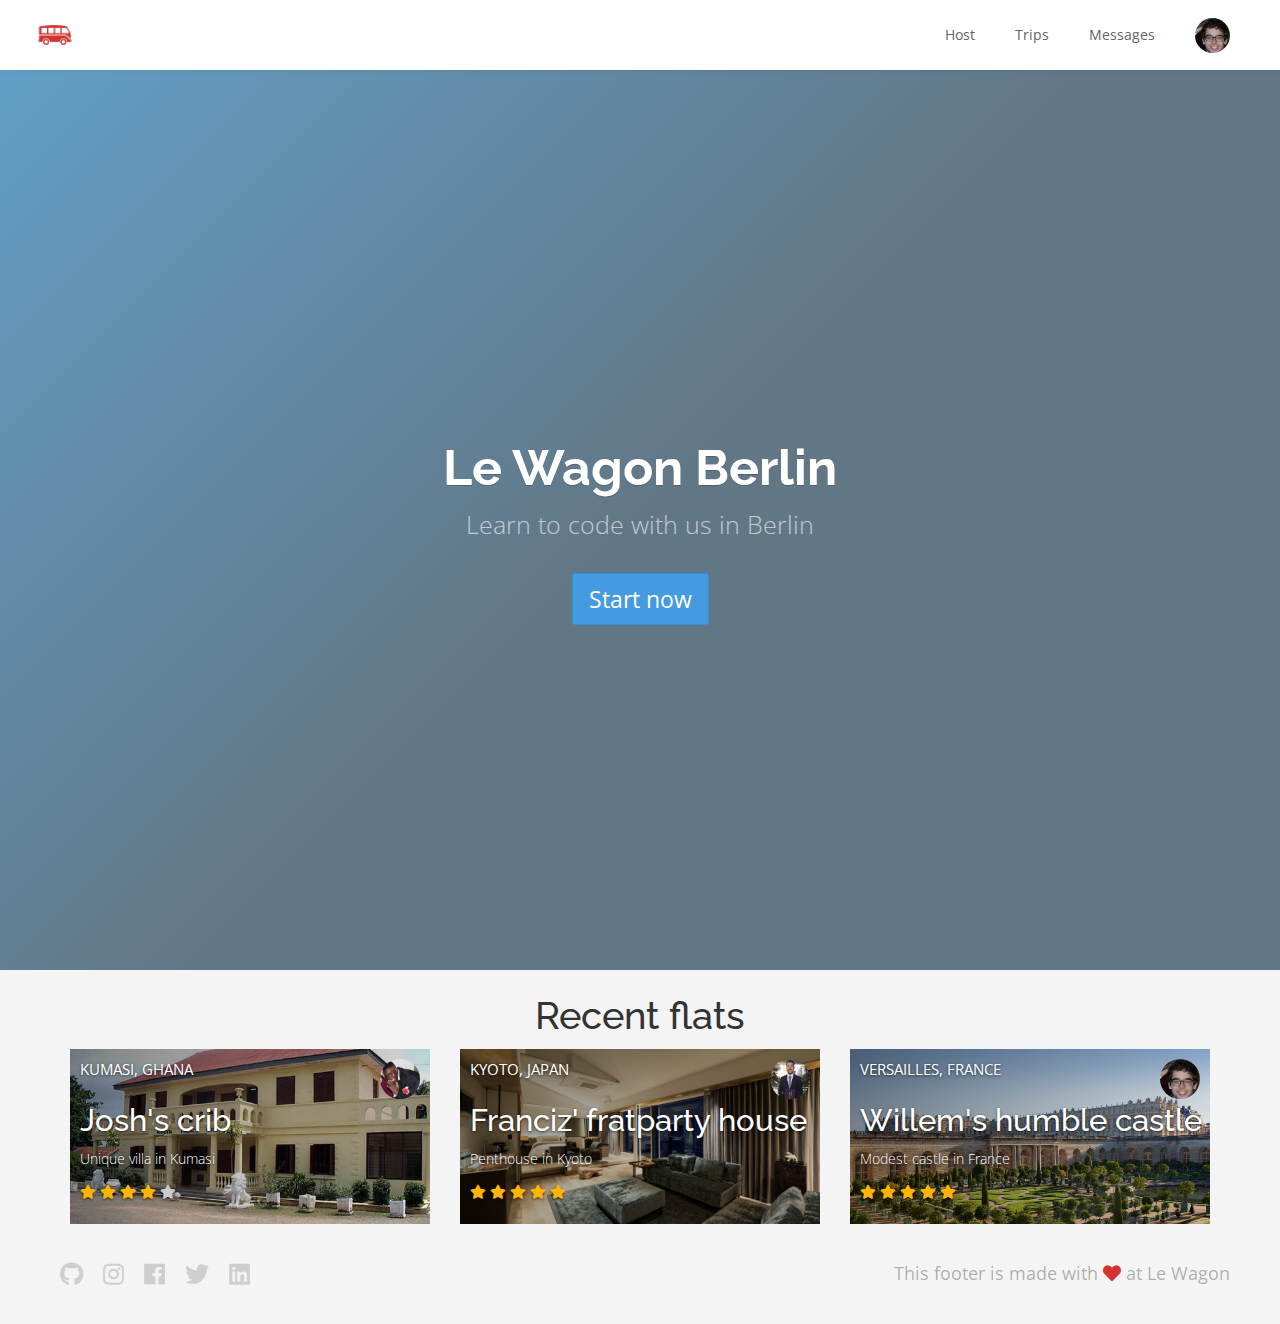
==== commit 33977726: "Automated commit at 2018-11-12 08:20:21 UTC by middleman-deploy 2.0.0-alpha" ====
--- a/index.html
+++ b/index.html
@@ -112,7 +112,7 @@
         <div class="card-description">
           <h3>Willem's humble castle</h3>
           <p>
-            A very modest castle in France
+            Modest castle in France
           </p>
           <p class="rating">
             <i class="fa fa-star" style="color: #ffb400"></i>
